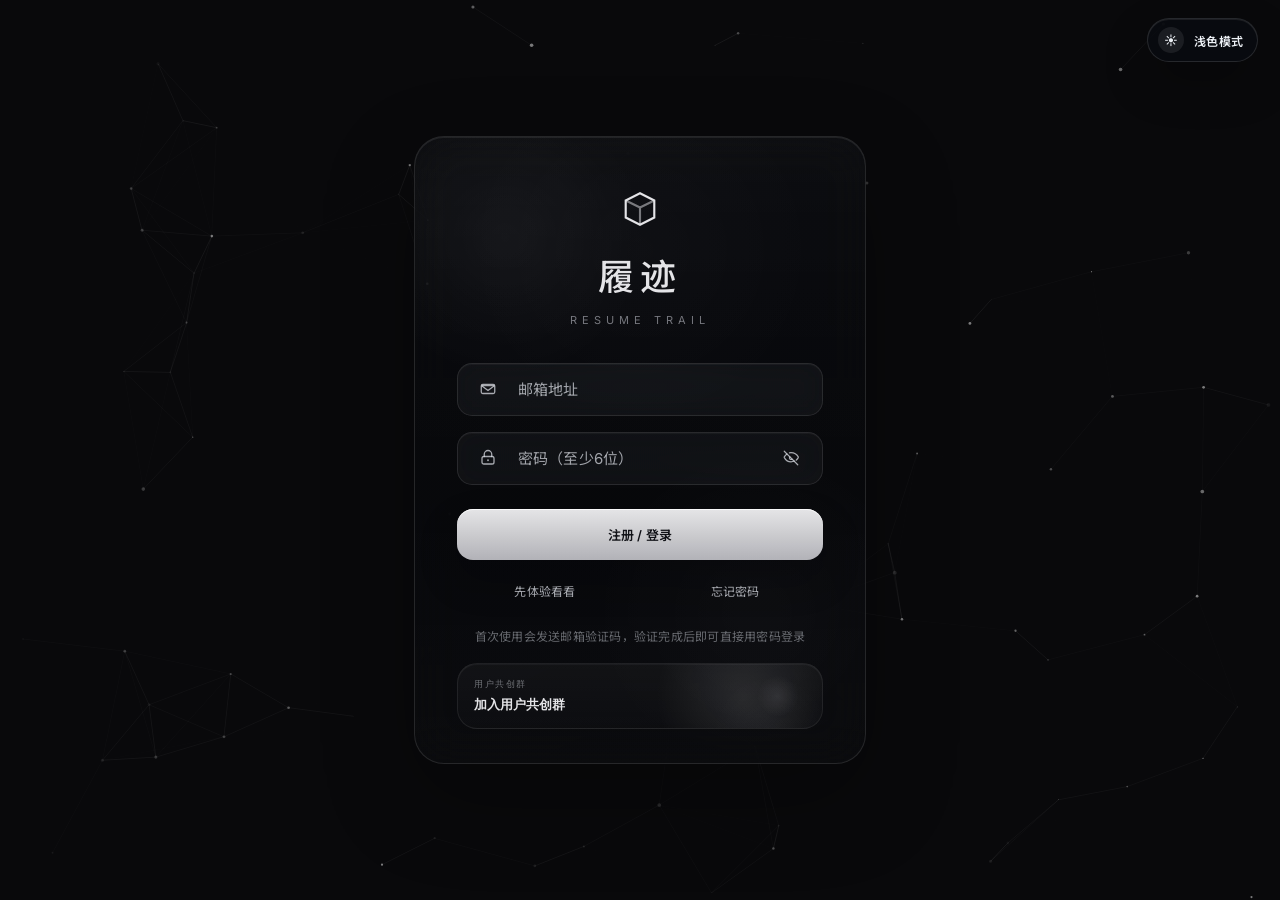
==== index.html @ 656fada6 "Fix motion jank and speed up jobs view" ====
<!DOCTYPE html>
<html lang="zh-CN">
<head>
    <meta charset="UTF-8">
    <meta name="viewport" content="width=device-width, initial-scale=1.0">
    <title>履迹 Resume Trail</title>
    <script>
        (function(){
            try{
                var stored=localStorage.getItem('rt_theme_mode');
                document.documentElement.dataset.theme=stored==='light'?'light':'dark';
            }catch(err){
                document.documentElement.dataset.theme='dark';
            }
        })();
    </script>
    <script>
        (function(){
            var isLocalPreview=location.protocol==='file:'||/^(localhost|127\.0\.0\.1)$/i.test(location.hostname);
            window.RT_PREPARE_CONFIG=Object.assign({
                mode:isLocalPreview?'server':'supabase_edge',
                functionName:'prepare-ai',
                apiBase:'http://127.0.0.1:8788',
                provider:'DeepSeek',
                model:'deepseek-v4-flash'
            },window.RT_PREPARE_CONFIG||{});
        })();
    </script>
    <link rel="icon" href="data:image/svg+xml,%3Csvg xmlns='http://www.w3.org/2000/svg' viewBox='0 0 64 64'%3E%3Crect width='64' height='64' rx='16' fill='%23090a0d'/%3E%3Cpath d='M32 8 52 19.5v25L32 56 12 44.5v-25L32 8Zm0 6.8L18 22.9v16.2l14 8.1 14-8.1V22.9l-14-8.1Zm0 7.2 7.8 4.5v9L32 40l-7.8-4.5v-9L32 22Z' fill='%23f4f1ea'/%3E%3C/svg%3E">
    <link rel="stylesheet" href="styles.css?v=20260616-smooth-motion-01">
    <link rel="preconnect" href="https://fonts.googleapis.com">
    <link href="https://fonts.googleapis.com/css2?family=Inter:wght@300;400;500;600;700&family=Noto+Sans+SC:wght@300;400;500;600;700&display=swap" rel="stylesheet">
</head>
<body>
    <canvas id="particles-canvas"></canvas>
    <button id="theme-toggle-login" class="theme-toggle theme-toggle-login" type="button" aria-label="切换浅色模式">
        <span class="theme-toggle-icon" aria-hidden="true">☀︎</span>
        <span class="theme-toggle-text">浅色模式</span>
    </button>

    <!-- 登录页 -->
    <div id="login-page" class="login-page">
        <div class="login-card">
            <div class="login-logo"><svg width="40" height="40" viewBox="0 0 28 28" fill="none"><path d="M4 8L14 3L24 8V20L14 25L4 20V8Z" stroke="currentColor" stroke-width="1.5"/><path d="M4 8L14 13M14 13L24 8M14 13V25" stroke="currentColor" stroke-width="1.5" opacity="0.5"/></svg><h1>履迹</h1><p>Resume Trail</p></div>
            <div class="login-form" id="login-form">
                <div id="login-step1">
                    <div class="form-group login-input-group">
                        <span class="login-input-icon" aria-hidden="true">
                            <svg width="18" height="18" viewBox="0 0 24 24" fill="none"><path d="M4 7.5h16M5 6h14a2 2 0 0 1 2 2v8a2 2 0 0 1-2 2H5a2 2 0 0 1-2-2V8a2 2 0 0 1 2-2Z" stroke="currentColor" stroke-width="1.7" stroke-linecap="round" stroke-linejoin="round"/><path d="m4 8 8 6 8-6" stroke="currentColor" stroke-width="1.7" stroke-linecap="round" stroke-linejoin="round"/></svg>
                        </span>
                        <input type="email" id="login-email" placeholder="邮箱地址">
                    </div>
                    <div class="form-group login-input-group">
                        <span class="login-input-icon" aria-hidden="true">
                            <svg width="18" height="18" viewBox="0 0 24 24" fill="none"><path d="M7 10V7a5 5 0 0 1 10 0v3" stroke="currentColor" stroke-width="1.7" stroke-linecap="round"/><rect x="4" y="10" width="16" height="10" rx="2.5" stroke="currentColor" stroke-width="1.7"/><circle cx="12" cy="15" r="1.2" fill="currentColor"/></svg>
                        </span>
                        <input type="password" id="login-password" placeholder="密码（至少6位）">
                        <button type="button" class="login-input-action" id="login-password-toggle" aria-label="显示或隐藏密码">
                            <svg width="18" height="18" viewBox="0 0 24 24" fill="none"><path d="M3 3l18 18" stroke="currentColor" stroke-width="1.6" stroke-linecap="round"/><path d="M10.58 10.58A2 2 0 0 0 13.42 13.42" stroke="currentColor" stroke-width="1.6" stroke-linecap="round"/><path d="M9.88 5.09A10.94 10.94 0 0 1 12 4.9c5.05 0 8.27 3.11 9.67 5.6a1.1 1.1 0 0 1 0 1c-.55.98-1.46 2.27-2.81 3.43" stroke="currentColor" stroke-width="1.6" stroke-linecap="round" stroke-linejoin="round"/><path d="M6.61 6.62C4.91 7.72 3.75 9.2 3.08 10.5a1.1 1.1 0 0 0 0 1c1.4 2.49 4.62 5.6 8.92 5.6 1.7 0 3.23-.39 4.58-1.02" stroke="currentColor" stroke-width="1.6" stroke-linecap="round" stroke-linejoin="round"/></svg>
                        </button>
                    </div>
                    <button class="btn-primary" id="login-submit">注册 / 登录</button>
                    <div class="login-aux-row">
                        <button class="btn-ghost login-aux-btn" id="login-guest">先体验看看</button>
                        <button class="btn-ghost login-aux-btn" id="login-forgot">忘记密码</button>
                    </div>
                </div>
                <div id="login-step2" style="display:none">
                    <p style="font-size:13px;color:var(--text-secondary);text-align:center;margin-bottom:12px">验证码已发送到 <span id="verify-email-display" style="color:var(--text-primary);font-weight:500"></span></p>
                    <div class="form-group login-input-group">
                        <span class="login-input-icon" aria-hidden="true">
                            <svg width="18" height="18" viewBox="0 0 24 24" fill="none"><path d="M12 3 4 7v5c0 5 3.4 8.6 8 9 4.6-.4 8-4 8-9V7l-8-4Z" stroke="currentColor" stroke-width="1.7" stroke-linejoin="round"/><path d="m9.5 12 1.7 1.7 3.8-3.8" stroke="currentColor" stroke-width="1.7" stroke-linecap="round" stroke-linejoin="round"/></svg>
                        </span>
                        <input type="text" id="verify-code" placeholder="请输入 6 位验证码" maxlength="8" class="login-code-input">
                    </div>
                    <button class="btn-primary" id="verify-submit">验证并进入</button>
                    <button class="btn-ghost login-secondary-btn" id="verify-resend">重新发送验证码</button>
                    <button class="btn-ghost login-secondary-btn" id="verify-back">返回修改邮箱或密码</button>
                </div>
                <div id="login-msg" style="margin-top:10px;font-size:12px;text-align:center;display:none;line-height:1.5"></div>
                <p id="login-hint" class="login-hint-text">首次使用会发送邮箱验证码，验证完成后即可直接用密码登录</p>
                <button class="community-entry-card" id="login-community-entry" type="button">
                    <span class="community-entry-light" aria-hidden="true"></span>
                    <div class="community-entry-copy">
                        <span class="community-entry-kicker">用户共创群</span>
                        <strong>加入用户共创群</strong>
                    </div>
                </button>
            </div>
        </div>
    </div>

    <div class="modal-overlay" id="forgot-modal-overlay">
        <div class="modal forgot-modal">
            <div class="modal-header forgot-modal-header">
                <div>
                    <h2>找回密码</h2>
                    <p>输入邮箱、验证码和新密码，验证后会直接登录。</p>
                </div>
                <button class="modal-close" id="forgot-modal-close">&times;</button>
            </div>
            <div class="modal-body forgot-modal-body">
                <div class="form-group">
                    <label>注册邮箱</label>
                    <input type="email" id="forgot-email" placeholder="请输入注册邮箱">
                </div>
                <div class="form-group forgot-code-row">
                    <div class="forgot-code-main">
                        <label>验证码</label>
                        <input type="text" id="forgot-code" placeholder="请输入 6 位验证码" maxlength="8">
                    </div>
                    <button class="btn-ghost forgot-send-btn" id="forgot-send-code" type="button">发送验证码</button>
                </div>
                <div class="form-group">
                    <label>新密码</label>
                    <input type="password" id="forgot-new-password" placeholder="至少 6 位">
                </div>
                <div class="form-group">
                    <label>确认新密码</label>
                    <input type="password" id="forgot-confirm-password" placeholder="再次输入新密码">
                </div>
                <div id="forgot-msg" class="forgot-msg" style="display:none"></div>
            </div>
            <div class="modal-footer forgot-modal-footer">
                <button class="btn-secondary" id="forgot-cancel">取消</button>
                <button class="btn-primary" id="forgot-confirm">验证并登录</button>
            </div>
        </div>
    </div>

    <div class="modal-overlay" id="register-choice-overlay">
        <div class="modal register-choice-modal">
            <div class="modal-header">
                <div>
                    <h2>该邮箱尚未注册</h2>
                    <p>我们还没有找到这个邮箱对应的账号。确认后会发送验证码，完成验证后即可创建账号并直接用当前密码登录。</p>
                </div>
                <button class="modal-close" id="register-choice-close">&times;</button>
            </div>
            <div class="modal-footer register-choice-footer">
                <button class="btn-secondary" id="register-choice-cancel">暂不注册</button>
                <button class="btn-primary" id="register-choice-confirm">继续注册</button>
            </div>
        </div>
    </div>

    <div class="modal-overlay" id="guest-migration-overlay">
        <div class="modal register-choice-modal guest-migration-modal">
            <div class="modal-header">
                <div>
                    <h2>是否继承刚才的体验数据？</h2>
                    <p>你刚才在体验模式里已经留下了一些投递、简历或准备记录。现在可以选择把它们合并进新账号，或者从一个干净账号开始。</p>
                </div>
                <button class="modal-close" id="guest-migration-close">&times;</button>
            </div>
            <div class="guest-migration-body">
                <div class="guest-migration-card">
                    <strong>继承并继续</strong>
                    <p>把刚才的体验数据同步到新账号，直接接着用，不会丢失这次体验里的内容。</p>
                </div>
                <div class="guest-migration-card">
                    <strong>暂不继承</strong>
                    <p>先从新账号开始。刚才的体验草稿会只留在这台设备上，不会进入当前账号。</p>
                </div>
            </div>
            <div class="modal-footer register-choice-footer">
                <button class="btn-secondary" id="guest-migration-skip">先不继承</button>
                <button class="btn-primary" id="guest-migration-confirm">继承并继续</button>
            </div>
        </div>
    </div>

    <div id="app" style="display:none">
        <nav id="sidebar">
            <div class="sidebar-logo" id="sidebar-brand" tabindex="0" aria-label="履迹 Resume Trail">
                <div class="logo-stage">
                    <div class="logo-backdrop"></div>
                    <div class="logo-icon">
                        <svg class="logo-cube" width="28" height="28" viewBox="0 0 28 28" fill="none">
                            <path class="logo-cube-outline" d="M4 8L14 3L24 8V20L14 25L4 20V8Z" stroke="currentColor" stroke-width="1.5"/>
                            <path class="logo-cube-inner" d="M4 8L14 13M14 13L24 8M14 13V25" stroke="currentColor" stroke-width="1.5" opacity="0.5"/>
                        </svg>
                    </div>
                    <span class="logo-glint"></span>
                </div>
                <div class="logo-wordmark">
                    <span class="logo-text">履迹</span>
                    <span class="logo-caption">Resume Trail</span>
                </div>
                <div class="logo-reveal" aria-hidden="true">
                    <strong>Resume Trail</strong>
                    <span>Quietly sharp job tracking</span>
                </div>
            </div>
            <div class="nav-items">
                <button class="nav-item active" data-view="table" title="投递"><svg width="20" height="20" viewBox="0 0 24 24" fill="none" stroke="currentColor" stroke-width="1.5"><path d="M3 6h18M3 12h18M3 18h18"/><path d="M9 3v18"/></svg><span>投递</span></button>
                <button class="nav-item nav-item-hidden" data-view="pipeline" title="投递看板" aria-hidden="true" tabindex="-1"><svg width="20" height="20" viewBox="0 0 24 24" fill="none" stroke="currentColor" stroke-width="1.5"><rect x="3" y="3" width="7" height="7" rx="1"/><rect x="14" y="3" width="7" height="7" rx="1"/><rect x="3" y="14" width="7" height="7" rx="1"/><rect x="14" y="14" width="7" height="7" rx="1"/></svg><span>看板</span></button>
                <button class="nav-item" data-view="resumes" title="简历文件舱"><svg width="20" height="20" viewBox="0 0 24 24" fill="none" stroke="currentColor" stroke-width="1.5"><path d="M14 2H6a2 2 0 00-2 2v16a2 2 0 002 2h12a2 2 0 002-2V8z"/><path d="M14 2v6h6M16 13H8M16 17H8M10 9H8"/></svg><span>简历</span></button>
                <button class="nav-item" data-view="jobs" title="职位发现"><svg width="20" height="20" viewBox="0 0 24 24" fill="none" stroke="currentColor" stroke-width="1.5"><path d="M8 7V5a3 3 0 0 1 3-3h2a3 3 0 0 1 3 3v2"/><rect x="3" y="7" width="18" height="15" rx="2"/><path d="M3 13h18M10 13v2h4v-2"/></svg><span>职位</span></button>
                <button class="nav-item" data-view="prepare" title="面试准备"><svg width="20" height="20" viewBox="0 0 24 24" fill="none" stroke="currentColor" stroke-width="1.5"><path d="M12 3 4 7.5V16.5L12 21 20 16.5V7.5L12 3Z"/><path d="M8.5 12 10.8 14.3 15.8 9.3" stroke-linecap="round" stroke-linejoin="round"/></svg><span>准备</span></button>
                <button class="nav-item" data-view="reflections" title="复盘记录"><svg width="20" height="20" viewBox="0 0 24 24" fill="none" stroke="currentColor" stroke-width="1.5"><path d="M12 2a3 3 0 00-3 3v7a3 3 0 006 0V5a3 3 0 00-3-3z"/><path d="M19 10v2a7 7 0 01-14 0v-2M12 19v3M8 22h8"/></svg><span>复盘</span></button>
                <button class="nav-item" data-view="calendar" title="日历"><svg width="20" height="20" viewBox="0 0 24 24" fill="none" stroke="currentColor" stroke-width="1.5"><rect x="3" y="4" width="18" height="18" rx="2"/><path d="M16 2v4M8 2v4M3 10h18"/></svg><span>日历</span></button>
                <button class="nav-item" data-view="analytics" title="数据大屏"><svg width="20" height="20" viewBox="0 0 24 24" fill="none" stroke="currentColor" stroke-width="1.5"><path d="M18 20V10M12 20V4M6 20v-6"/></svg><span>数据</span></button>
            </div>
            <div class="sidebar-bottom">
                <button class="nav-item" id="profile-btn" title="我的"><div id="sidebar-avatar" style="width:24px;height:24px;border-radius:50%;background:var(--bg-tertiary);border:1px solid var(--border);display:flex;align-items:center;justify-content:center;font-size:12px;color:var(--text-muted);overflow:hidden">👤</div><span>我</span></button>
                <button class="nav-item nav-item-hidden" id="settings-btn" title="设置" aria-hidden="true" tabindex="-1"><svg width="20" height="20" viewBox="0 0 24 24" fill="none" stroke="currentColor" stroke-width="1.5"><circle cx="12" cy="12" r="3"/><path d="M12 1v2M12 21v2M4.22 4.22l1.42 1.42M18.36 18.36l1.42 1.42M1 12h2M21 12h2M4.22 19.78l1.42-1.42M18.36 5.64l1.42-1.42"/></svg><span>设置</span></button>
            </div>
        </nav>
        <main id="main-content">
            <header id="top-bar">
                <div class="top-bar-left">
                    <h1 id="view-title">投递</h1>
                    <span id="view-subtitle" class="subtitle"></span>
                    <div id="view-mode-switcher" class="view-mode-switcher" aria-label="投递视图切换"></div>
                </div>
                <div class="top-bar-right">
                    <button class="topbar-community-entry" id="app-community-entry" type="button" title="加入用户共创群">
                        <span class="topbar-community-dot" aria-hidden="true"></span>
                        <span class="topbar-community-copy">
                            <strong>用户共创群</strong>
                        </span>
                    </button>
                    <button id="theme-toggle-app" class="theme-toggle theme-toggle-app" type="button" aria-label="切换浅色模式">
                        <span class="theme-toggle-icon" aria-hidden="true">☀︎</span>
                        <span class="theme-toggle-text">浅色模式</span>
                    </button>
                    <button id="add-application-btn" class="btn-primary"><svg width="16" height="16" viewBox="0 0 24 24" fill="none" stroke="currentColor" stroke-width="2"><path d="M12 5v14M5 12h14"/></svg>新建投递</button>
                </div>
            </header>
            <div id="view-pipeline" class="view">
                <div class="kanban-filters">
                    <select id="filter-category" class="filter-select"><option value="">全部类别</option></select>
                    <div style="flex:1"></div>
                    <select id="kanban-sort" class="filter-select"><option value="">默认排序</option><option value="preference">按偏好度</option><option value="waiting">按等待天数</option><option value="applied_days">按已投递天数</option></select>
                    <button class="btn-ghost btn-sm" id="kanban-sort-direction" title="切换排序方向" aria-label="排序方向：从大到小">↓</button>
                </div>
                <div class="kanban-board" id="kanban-board"></div>
            </div>
            <div id="view-table" class="view active">
                <div class="table-toolbar">
                    <select id="table-group-by" class="filter-select"><option value="">不分组</option><option value="position_category">按类别</option><option value="status">按状态</option><option value="source_channel">按渠道</option></select>
                    <div style="flex:1"></div>
                    <button class="btn-ghost btn-sm" id="table-edit-mode-btn">快捷编辑</button>
                </div>
                <div id="table-quick-edit-panel" class="table-quick-edit-panel">
                    <div class="table-quick-edit-actions">
                        <button class="btn-secondary btn-sm" id="table-quick-add-row">+ 新增一行</button>
                        <div class="table-quick-add-col">
                            <input type="text" id="table-quick-col-name" placeholder="新列名称">
                            <button class="btn-secondary btn-sm" id="table-quick-add-col-btn">+ 新增列</button>
                        </div>
                        <button class="btn-danger btn-sm" id="table-quick-del-rows">删除选中行</button>
                    </div>
                    <div class="table-quick-edit-hint">开启后可直接点击单元格修改内容，自定义列支持在表头一键删除。</div>
                </div>
                <div class="table-container"><table id="applications-table"><thead><tr id="table-header"></tr></thead><tbody id="table-body"></tbody></table><div id="table-add-row" style="padding:8px 0;text-align:center;border-top:1px dashed var(--border);margin-top:4px;cursor:pointer;color:var(--text-muted);font-size:12px;transition:all .2s;border-radius:0 0 8px 8px" onmouseover="this.style.color='var(--text-secondary)';this.style.background='var(--accent-dim)'" onmouseout="this.style.color='var(--text-muted)';this.style.background='transparent'">+ 新增一行</div></div>
            </div>
            <div id="view-resumes" class="view">
                <div class="resumes-header">
                    <div class="resumes-header-main">
                        <div class="resumes-lead">
                            <div class="resumes-kicker">版本管理</div>
                            <div class="resumes-subtitle">为不同求职方向维护清晰的版本标签、备注与适用岗位，便于后续检索、复用与投递复盘。</div>
                        </div>
                    </div>
                    <div class="resumes-toolbar">
                        <div class="resumes-toolbar-left">
                            <div class="resumes-stats" id="resumes-stats"></div>
                            <button id="upload-resume-btn" class="btn-primary"><svg width="16" height="16" viewBox="0 0 24 24" fill="none" stroke="currentColor" stroke-width="2"><path d="M21 15v4a2 2 0 01-2 2H5a2 2 0 01-2-2v-4M17 8l-5-5-5 5M12 3v12"/></svg>上传简历</button>
                        </div>
                        <label class="resumes-search">
                            <svg width="14" height="14" viewBox="0 0 24 24" fill="none" stroke="currentColor" stroke-width="2"><circle cx="11" cy="11" r="7"/><path d="M20 20l-3.5-3.5"/></svg>
                            <input type="search" id="resume-search" placeholder="搜索名称、标签或备注">
                        </label>
                    </div>
                </div>
                <div class="resumes-grid" id="resumes-grid"></div>
            </div>
            <div id="view-prepare" class="view">
                <div id="prepare-root" class="prepare-root"></div>
            </div>
            <div id="view-jobs" class="view">
                <div id="jobs-root" class="jobs-root"></div>
            </div>
            <div id="view-reflections" class="view">
                <div class="reflections-header"><button id="new-reflection-btn" class="btn-primary"><svg width="16" height="16" viewBox="0 0 24 24" fill="none" stroke="currentColor" stroke-width="2"><path d="M12 5v14M5 12h14"/></svg>新建复盘</button></div>
                <div class="reflections-list" id="reflections-list"></div>
            </div>
            <!-- 日历视图 -->
            <div id="view-calendar" class="view">
                <div class="calendar-toolbar">
                    <button class="btn-ghost btn-sm" id="cal-prev">◀</button>
                    <span id="cal-title" style="font-size:15px;font-weight:600;min-width:140px;text-align:center"></span>
                    <button class="btn-ghost btn-sm" id="cal-next">▶</button>
                    <div style="flex:1"></div>
                    <button class="btn-ghost btn-sm cal-view-btn active" data-calview="month">月</button>
                    <button class="btn-ghost btn-sm cal-view-btn" data-calview="week">周</button>
                </div>
                <div id="calendar-grid" class="calendar-grid"></div>
                <div id="cal-upcoming" style="padding:16px 24px"><h3 style="font-size:13px;color:var(--text-tertiary);margin-bottom:10px">即将到来</h3><div id="cal-upcoming-list"></div></div>
            </div>
            <!-- 数据大屏 -->
            <div id="view-analytics" class="view">
                <div class="analytics-grid">
                    <div class="stat-cards" id="stat-cards"></div>
                    <div class="chart-card" style="padding:14px 18px" id="goal-card"><h3 style="font-size:12px;font-weight:600;color:var(--text-tertiary);margin-bottom:8px">本周投递目标</h3><div id="goal-body"></div></div>
                    <div class="chart-row"><div class="chart-card"><div class="chart-card-head"><h3>投递趋势</h3><div class="chart-segmented" id="trend-granularity"><button type="button" class="chart-segment is-active" data-granularity="day">按天</button><button type="button" class="chart-segment" data-granularity="week">按周</button><button type="button" class="chart-segment" data-granularity="month">按月</button></div></div><div class="chart-body" id="trend-chart"></div></div><div class="chart-card chart-card-stack"><h3>Offer 转化漏斗</h3><div class="chart-body" id="funnel-chart"></div></div></div>
                    <div class="chart-row"><div class="chart-card"><h3>岗位类别转化率</h3><div class="chart-body" id="category-chart"></div></div><div class="chart-card"><h3>城市分布</h3><div class="chart-body" id="city-chart"></div></div></div>
                    <div class="chart-row chart-row-insight"><div class="chart-card"><h3>渠道表现</h3><div class="chart-body" id="source-chart"></div></div><div class="chart-card chart-card-insight"><h3>数据解读</h3><div class="chart-body" id="insight-content"></div></div></div>
                </div>
            </div>
        </main>
    </div>

    <!-- 新建投递弹窗 -->
    <div class="modal-overlay" id="modal-overlay">
        <div class="modal" id="application-modal">
            <div class="modal-header"><h2 id="modal-title">新建投递</h2><button class="modal-close" id="modal-close">&times;</button></div>
            <div class="modal-body">
                <div class="form-group"><label>公司名称 <span class="required">*</span></label><input type="text" id="form-company" placeholder="输入公司名称..." autocomplete="off"><div class="autocomplete-list" id="company-autocomplete"></div></div>
                <div class="form-row"><div class="form-group"><label>岗位名称 <span class="required">*</span></label><input type="text" id="form-position" placeholder="如：产品经理"></div><div class="form-group"><label>岗位类别 <span class="required">*</span></label><select id="form-category"><option value="">选择类别</option></select><div style="margin-top:4px"><button class="btn-ghost btn-sm" id="add-category-inline" type="button">+ 新类别</button></div></div></div>
                <div class="form-row"><div class="form-group"><label>当前状态</label><select id="form-status"><option value="WATCHING">观望中</option><option value="APPLIED" selected>已投递</option><option value="OA_TEST">笔试/OA</option><option value="ROUND_1">一面</option><option value="ROUND_2">二面</option><option value="ROUND_3">三面</option><option value="ROUND_4">四面</option><option value="OFFER">Offer</option><option value="REJECTED">流程终止</option></select></div><div class="form-group"><label>当前状态日期</label><input type="date" id="form-status-date"></div></div>
                <div class="form-group"><label>投递日期</label><input type="date" id="form-date"></div>
                <div class="form-row"><div class="form-group"><label>Base 地</label><input type="text" id="form-base" placeholder="如：上海 / London"></div><div class="form-group"><label>绑定简历</label><select id="form-resume"><option value="">不绑定</option></select></div></div>
                <div class="form-row"><div class="form-group"><label>偏好度</label><select id="form-preference"><option value="1">⭐ 保底</option><option value="2">⭐⭐ 一般</option><option value="3" selected>⭐⭐⭐ 心仪</option><option value="4">⭐⭐⭐⭐ 梦想</option></select></div></div>
                <div class="form-row"><div class="form-group"><label>投递渠道</label><input type="text" id="form-channel" list="channel-options" placeholder="如：官网"></div><div class="form-group"><label>渠道链接</label><input type="url" id="form-channel-link" placeholder="https://..."></div></div>
                <datalist id="channel-options"><option value="官网"></option><option value="Boss直聘"></option><option value="内推"></option><option value="猎头"></option><option value="LinkedIn"></option><option value="牛客"></option><option value="其他"></option></datalist>
                <div class="form-row"><div class="form-group"><label>薪资预期</label><input type="text" id="form-salary" placeholder="如：15K/月"></div><div class="form-group"><label>JD 链接</label><div class="jd-url-action-row"><input type="url" id="form-jd-url" placeholder="https://..."><button type="button" class="btn-secondary btn-sm" id="form-read-jd-url">读取JD</button></div></div></div>
                <div class="form-group"><label>JD 文本</label><textarea id="form-jd-text" rows="5" placeholder="粘贴岗位 JD 原文，后续面试准备将优先使用这里的内容。"></textarea></div>
                <div class="form-group"><label>下一步行动</label><input type="text" id="form-next-action" placeholder="如：准备行为面试题"></div>
                <div class="form-group"><label>下一步 DDL</label><input type="datetime-local" id="form-deadline"></div>
                <div class="form-group"><label>JD 截图 <span style="font-weight:normal;color:var(--text-muted)">Ctrl+V 粘贴</span></label><div class="jd-paste-zone" id="jd-paste-zone" tabindex="0"><span class="jd-paste-hint" id="jd-paste-hint">点击后粘贴截图或拖拽图片</span></div></div>
                <div class="form-group"><label>备注</label><textarea id="form-notes" rows="3" placeholder="其他备注..."></textarea></div>
                <div id="custom-fields-area"></div>
            </div>
            <div class="modal-footer"><button class="btn-secondary" id="modal-cancel">取消</button><button class="btn-primary" id="modal-save">保存</button><button class="btn-ghost" id="modal-save-continue">保存并继续</button></div>
        </div>
    </div>

    <!-- 归因弹窗 -->
    <div class="modal-overlay" id="rejection-modal-overlay">
        <div class="modal modal-sm">
            <div class="modal-header"><h2>标记流程终止</h2><button class="modal-close" id="rejection-modal-close">&times;</button></div>
            <div class="modal-body"><p class="modal-desc">请选择流程终止节点：</p><div class="rejection-options" id="rejection-options"><label class="radio-card"><input type="radio" name="rejection" value="RESUME_SCREEN"><span>📄 简历筛选阶段</span></label><label class="radio-card"><input type="radio" name="rejection" value="OA_FAIL"><span>📝 笔试阶段</span></label><label class="radio-card"><input type="radio" name="rejection" value="ROUND1_BIZ"><span>💼 一面阶段</span></label><label class="radio-card"><input type="radio" name="rejection" value="GROUP_INTERVIEW"><span>👥 群面阶段</span></label><label class="radio-card"><input type="radio" name="rejection" value="FINAL_FAIL"><span>🎯 终面阶段</span></label><label class="radio-card"><input type="radio" name="rejection" value="HR_FAIL"><span>🤝 HR 面阶段</span></label><label class="radio-card"><input type="radio" name="rejection" value="OTHER"><span>❓ 其他原因</span></label></div></div>
            <div class="modal-footer"><button class="btn-primary" id="rejection-confirm">确认</button></div>
        </div>
    </div>

    <!-- 详情侧边栏 -->
    <div class="drawer-overlay" id="drawer-overlay">
        <div class="drawer" id="detail-drawer">
            <div class="drawer-header"><div class="drawer-title-area"><div class="drawer-company-logo" id="drawer-logo"></div><div><h2 id="drawer-company"></h2><p id="drawer-position"></p></div></div><button class="drawer-close" id="drawer-close">&times;</button></div>
            <div class="drawer-status-bar"><div class="status-badge" id="drawer-status"></div><div class="drawer-meta" id="drawer-meta"></div></div>
            <div class="drawer-tabs"><button class="drawer-tab active" data-tab="info">详情</button><button class="drawer-tab" data-tab="timeline">时间线</button><button class="drawer-tab" data-tab="reflections">复盘</button></div>
            <div class="drawer-content"><div class="drawer-tab-content active" id="tab-info"></div><div class="drawer-tab-content" id="tab-timeline"></div><div class="drawer-tab-content" id="tab-reflections"></div></div>
            <div class="drawer-actions" id="drawer-actions"><button class="btn-secondary" id="drawer-edit">编辑</button><button class="btn-danger" id="drawer-delete">删除</button></div>
        </div>
    </div>

    <!-- 复盘弹窗 -->
    <div class="modal-overlay" id="reflection-modal-overlay">
        <div class="modal modal-lg">
            <div class="modal-header"><h2 id="reflection-modal-title">新建复盘</h2><button class="modal-close" id="reflection-modal-close">&times;</button></div>
            <div class="modal-body">
                <div class="form-row"><div class="form-group"><label>关联投递 <span class="required">*</span></label><select id="reflection-application"></select></div><div class="form-group"><label>面试轮次 <span class="required">*</span></label><select id="reflection-round"><option value="OA_TEST">笔试/OA</option><option value="ROUND_1">一面</option><option value="ROUND_2">二面</option><option value="ROUND_3">三面</option><option value="ROUND_4">四面</option><option value="GROUP">群面</option><option value="HR">HR面</option><option value="MOCK_INTERVIEW">模拟面试</option></select></div></div>
                <div class="form-group"><label>面试问题</label><textarea id="reflection-question-content" rows="3" placeholder="面试官问了什么？"></textarea></div>
                <div class="form-group"><label>你的回答</label><div class="input-mode-toggle"><button class="mode-btn active" data-mode="text">📝 文本</button><button class="mode-btn" data-mode="voice">🎙️ 语音</button></div><textarea id="reflection-answer-content" rows="6" placeholder="你当时怎么回答的？"></textarea><div id="voice-recorder" style="display:none"><button class="record-btn" id="record-btn"><span class="record-icon"></span><span id="record-label">点击开始转写</span></button><div id="record-timer" class="record-timer">00:00</div><div id="voice-result" class="voice-result" style="display:none"></div></div></div>
                <div class="form-group"><label>复盘记录</label><textarea id="reflection-review-content" rows="5" placeholder="这轮里哪些地方做得好，哪些地方需要改？"></textarea><div id="reflection-template" class="reflection-template"></div><div id="reflection-ai-organizer" class="reflection-ai-organizer"></div></div>
                <div class="form-group"><label>失分点 <span style="font-weight:normal;color:var(--text-muted)">可自定义</span></label><div class="tag-selector" id="pain-points-selector"></div><div class="add-tag-row"><input type="text" id="new-pain-point-input" placeholder="自定义失分点..." class="add-tag-input"><button class="btn-ghost btn-sm" id="add-pain-point-btn">+ 添加</button></div></div>
                <div class="form-group"><label>自评</label><div class="star-rating" id="self-rating"><span class="star" data-val="1">★</span><span class="star" data-val="2">★</span><span class="star" data-val="3">★</span><span class="star" data-val="4">★</span><span class="star" data-val="5">★</span></div></div>
            </div>
            <div class="modal-footer"><button class="btn-secondary" id="reflection-cancel">取消</button><button class="btn-primary" id="reflection-save">保存</button></div>
        </div>
    </div>

    <!-- 简历上传弹窗 -->
    <div class="modal-overlay" id="resume-modal-overlay">
        <div class="modal modal-sm">
            <div class="modal-header"><h2 id="resume-modal-title">上传简历</h2><button class="modal-close" id="resume-modal-close">&times;</button></div>
            <div class="modal-body">
                <div class="upload-zone" id="upload-zone"><svg width="48" height="48" viewBox="0 0 24 24" fill="none" stroke="currentColor" stroke-width="1"><path d="M21 15v4a2 2 0 01-2 2H5a2 2 0 01-2-2v-4M17 8l-5-5-5 5M12 3v12"/></svg><p>拖拽或点击选择</p><span class="upload-hint">PDF/DOCX ≤ 10MB</span><input type="file" id="resume-file-input" accept=".pdf,.docx" style="display:none"></div>
                <div class="form-group" style="margin-top:16px"><label>简历名称</label><input type="text" id="resume-name" placeholder="如：产品经理_v2"></div>
                <div class="form-group"><label>标签</label><input type="text" id="resume-tags" placeholder="逗号分隔，如：中文,产品方向"></div>
                <div class="form-group"><label>备注</label><textarea id="resume-notes" rows="4" placeholder="这版简历适合哪些岗位、突出哪些经历、投递时要注意什么"></textarea></div>
            </div>
            <div class="modal-footer"><button class="btn-secondary" id="resume-cancel">取消</button><button class="btn-primary" id="resume-save">保存简历</button></div>
        </div>
    </div>

    <!-- JD图片预览弹窗 -->
    <div class="modal-overlay" id="jd-preview-overlay">
        <div class="modal" style="width:auto;max-width:90vw"><div class="modal-header"><h2>JD 截图</h2><button class="modal-close" id="jd-preview-close">&times;</button></div><div class="modal-body" style="text-align:center"><img id="jd-preview-img" style="max-width:100%;max-height:70vh;border-radius:8px"></div></div>
    </div>

    <!-- 编辑行列弹窗 -->
    <div class="modal-overlay" id="columns-modal-overlay">
        <div class="modal modal-lg">
            <div class="modal-header"><h2>编辑行列</h2><button class="modal-close" id="columns-modal-close">&times;</button></div>
            <div class="modal-body">
                <div style="margin-bottom:16px"><div style="font-size:13px;font-weight:500;color:var(--text-primary);margin-bottom:8px">列管理</div><div id="columns-list" class="columns-checklist"></div><div class="add-tag-row" style="margin-top:8px"><input type="text" id="new-col-name" placeholder="新列名称..." class="add-tag-input"><button class="btn-ghost btn-sm" id="add-col-btn">+ 添加自定义列</button></div></div>
                <div style="border-top:1px solid var(--border-light);padding-top:14px"><div style="font-size:13px;font-weight:500;color:var(--text-primary);margin-bottom:8px">行管理</div><div style="display:flex;gap:8px;align-items:center;margin-bottom:10px"><button class="btn-primary btn-sm" id="rows-add-btn">+ 新建投递</button><button class="btn-danger btn-sm" id="rows-batch-del-btn">🗑 批量删除</button><span id="rows-selected-count" style="font-size:11px;color:var(--text-muted)"></span></div><div id="rows-batch-list" style="max-height:200px;overflow-y:auto"></div></div>
            </div>
            <div class="modal-footer"><button class="btn-primary" id="columns-done">完成</button></div>
        </div>
    </div>

    <!-- 用户资料弹窗 -->
    <div class="modal-overlay" id="profile-modal-overlay">
        <div class="modal modal-profile">
            <div class="modal-header account-modal-header"><div><h2>我的资料</h2><p id="profile-modal-subtitle">邮箱登录 · 设置即时同步到云端</p></div><button class="modal-close" id="profile-modal-close">&times;</button></div>
            <div class="modal-body account-modal-body">
                <section class="account-hero">
                    <div class="account-avatar-wrap">
                        <div id="profile-avatar-display" class="account-avatar" title="当前账号头像占位">👤</div>
                        <button class="account-avatar-btn" id="profile-avatar-change" type="button">更换头像</button>
                        <input type="file" id="profile-avatar-input" accept="image/*" style="display:none">
                    </div>
                    <div class="account-hero-meta">
                        <div id="profile-nickname-display" class="account-hero-name">用户</div>
                        <div id="profile-login-method" class="account-hero-email"></div>
                        <div id="profile-auth-chip" class="account-auth-chip">邮箱密码登录</div>
                        <div id="profile-membership-chip" class="account-auth-chip account-auth-chip-membership">试用中</div>
                    </div>
                </section>

                <section class="account-section">
                    <div class="account-entitlement-banner" id="profile-entitlement-banner">
                        <div class="account-entitlement-copy">
                            <strong id="profile-entitlement-title">准备权益载入中…</strong>
                            <p id="profile-entitlement-desc">正在同步你的履迹账号权益与准备次数。</p>
                        </div>
                        <div class="account-entitlement-actions">
                            <button class="btn-secondary" id="profile-register-upgrade" type="button">先注册账号</button>
                            <button class="btn-primary" id="profile-upgrade-btn" type="button">开通会员</button>
                        </div>
                    </div>
                </section>

                <section class="account-section">
                    <div class="account-section-head">
                        <div class="account-section-title">账户资料</div>
                        <div id="profile-sync-desc" class="account-section-desc">昵称、偏好和标签都会跟随账号一起同步。</div>
                    </div>
                    <div class="account-grid">
                        <div class="account-input-card account-field">
                            <span class="account-input-label">昵称</span>
                            <input type="text" id="profile-nickname" placeholder="设置昵称">
                        </div>
                        <div class="account-readonly-field">
                            <span class="account-readonly-label">登录邮箱</span>
                            <strong id="profile-email-display">-</strong>
                        </div>
                        <div class="account-readonly-field">
                            <span class="account-readonly-label">履迹账号 ID</span>
                            <div class="account-inline-id">
                                <strong id="profile-account-id-display">-</strong>
                                <button type="button" class="account-copy-btn" id="profile-account-id-copy">复制</button>
                            </div>
                        </div>
                        <div class="account-readonly-field">
                            <span class="account-readonly-label">准备权益</span>
                            <strong id="profile-membership-detail">试用权益载入中…</strong>
                        </div>
                    </div>
                </section>

                <section class="account-section">
                    <div class="account-section-head">
                        <div class="account-section-title">偏好与节奏</div>
                        <div class="account-section-desc">你在这里调整分析口径和求职节奏。</div>
                    </div>
                    <div class="account-inline-settings">
                        <label class="account-inline-setting">
                            <span class="account-inline-label">每周投递目标</span>
                            <span class="account-inline-help">用于数据看板的节奏追踪</span>
                            <input type="number" id="settings-weekly-goal" value="10" min="1" max="100">
                        </label>
                    </div>
                </section>

                <section class="account-section">
                    <div class="account-section-head">
                        <div class="account-section-title">分类与标签</div>
                        <div class="account-section-desc">这些会直接影响录入效率和复盘颗粒度。</div>
                    </div>
                    <div class="form-group account-field">
                        <label class="account-label-lg">岗位类别</label>
                        <div id="settings-categories" class="settings-tag-list"></div>
                        <div class="add-tag-row">
                            <input type="text" id="settings-new-cat" placeholder="输入新类别..." class="add-tag-input">
                            <button class="btn-ghost btn-sm" id="settings-add-cat">+ 添加</button>
                        </div>
                    </div>
                    <div class="form-group account-field" style="margin-bottom:0">
                        <label class="account-label-lg">失分点标签</label>
                        <div id="settings-painpoints" class="settings-tag-list"></div>
                        <div class="add-tag-row">
                            <input type="text" id="settings-new-pp" placeholder="输入新失分点..." class="add-tag-input">
                            <button class="btn-ghost btn-sm" id="settings-add-pp">+ 添加</button>
                        </div>
                    </div>
                </section>

                <section class="account-section account-section-danger">
                    <div class="account-section-head">
                        <div class="account-section-title">数据管理</div>
                        <div class="account-section-desc">导出会保留当前视图数据，清空会彻底回到账号初始态。</div>
                    </div>
                    <div class="account-data-actions">
                        <button class="btn-secondary" id="settings-export">导出 Excel</button>
                        <button class="account-clear-btn" id="settings-clear">清除所有数据</button>
                    </div>
                    <div id="clear-confirm-area" class="account-clear-confirm" style="display:none">
                        <p>请输入「确定清除数据」以确认：</p>
                        <input type="text" id="clear-confirm-input" placeholder="确定清除数据">
                        <button class="account-clear-confirm-btn" id="clear-confirm-btn">确认清除</button>
                    </div>
                </section>
            </div>
            <div class="modal-footer profile-modal-footer">
                <div class="profile-footer-note"><span class="profile-footer-dot"></span><span id="profile-footer-note-text">业务数据自动保存到云端</span></div>
                <div class="profile-footer-actions">
                    <button class="profile-logout-btn" id="profile-logout">退出登录</button>
                    <button class="profile-save-btn" id="profile-save">保存资料</button>
                </div>
            </div>
        </div>
    </div>

    <div class="modal-overlay" id="avatar-crop-overlay">
        <div class="modal modal-sm">
            <div class="modal-header"><h2>裁切头像</h2><button class="modal-close" id="avatar-crop-close">&times;</button></div>
            <div class="modal-body">
                <div class="avatar-crop-stage" id="avatar-crop-stage">
                    <img id="avatar-crop-image" class="avatar-crop-image" alt="avatar crop preview">
                    <div class="avatar-crop-mask"></div>
                </div>
                <div class="avatar-crop-slider-row">
                    <span>缩放</span>
                    <input type="range" id="avatar-crop-zoom" min="100" max="220" value="100">
                </div>
            </div>
            <div class="modal-footer"><button class="btn-secondary" id="avatar-crop-cancel">取消</button><button class="btn-primary" id="avatar-crop-confirm">使用这张头像</button></div>
        </div>
    </div>

    <div class="modal-overlay" id="community-modal-overlay">
        <div class="modal modal-sm community-modal">
            <div class="modal-header">
                <div>
                    <h2>加入用户共创群</h2>
                    <p>欢迎在群里提改进建议、反馈使用感受，也可以看看大家怎么一起把产品越磨越好。</p>
                </div>
                <button class="modal-close" id="community-modal-close">&times;</button>
            </div>
            <div class="modal-body community-modal-body">
                <div class="community-modal-stage" aria-hidden="true">
                    <span></span><span></span><span></span>
                </div>
            <div class="community-modal-qr-wrap">
              <span class="community-scan-line" aria-hidden="true"></span>
              <img src="assets/user-cocreation-group-qr.jpg" alt="用户共创群二维码" class="community-modal-qr" data-runtime-qr="modal">
            </div>
                <div class="community-modal-caption">微信扫码加入用户共创群。需求、问题、想法，都可以直接放进群里。</div>
            </div>
        </div>
    </div>

    <div id="toast-container"></div>
    <div class="modal-overlay" id="prepare-upgrade-overlay">
        <div class="modal modal-sm prepare-upgrade-modal">
            <div class="modal-header">
                <div>
                    <h2 id="prepare-upgrade-title">准备次数还可用</h2>
                    <p id="prepare-upgrade-desc">当前可用 0/1 次。注册后共 2 次。</p>
                </div>
                <button class="modal-close" id="prepare-upgrade-close">&times;</button>
            </div>
            <div class="modal-body">
                <div class="prepare-upgrade-meta" id="prepare-upgrade-meta"></div>
                <div class="prepare-upgrade-guest-hint" id="prepare-upgrade-guest-hint"></div>
                <div class="prepare-upgrade-payment-note" id="prepare-upgrade-payment-note"></div>
                <div class="prepare-upgrade-plans" id="prepare-upgrade-plans"></div>
            </div>
            <div class="modal-footer">
                <button class="btn-secondary" id="prepare-upgrade-dismiss">稍后再说</button>
                <button class="btn-primary" id="prepare-upgrade-register">先注册再开通</button>
            </div>
        </div>
    </div>
    <script>
        window.RT_ANALYTICS_CONFIG=Object.assign({
            provider:'posthog',
            apiKey:'phc_thzmNVy5TyufBucV5y3HQ3N2MPPN54aVokiY9q3qiqKG',
            apiHost:'https://us.i.posthog.com',
            personProfiles:'identified_only',
            autocapture:true,
            capturePageview:true,
            capturePageleave:true,
            debug:false
        },window.RT_ANALYTICS_CONFIG||{});
        (function(){
            var isLocalPreview=location.protocol==='file:'||/^(localhost|127\.0\.0\.1)$/i.test(location.hostname);
            window.RT_PREPARE_CONFIG=Object.assign({
                mode:isLocalPreview?'server':'supabase_edge',
                functionName:'prepare-ai',
                apiBase:'http://127.0.0.1:8788',
                provider:'DeepSeek',
                model:'deepseek-v4-flash'
            },window.RT_PREPARE_CONFIG||{});
        })();
    </script>
    <script src=".prepare-runtime.local.js"></script>
    <script src=".billing-runtime.local.js?v=20260525-stripe-setup-01"></script>
    <script src="rt-runtime-settings.js?v=20260613-runtime-storage-03"></script>
    <script src="analytics.js"></script>
    <script src="particles.js"></script>
  <script src="assets/job-board-cache.js?v=20260615-shixiseng-title-detail-02"></script>
    <script src="app.js?v=20260616-smooth-motion-01"></script>
    <script src="supabase.js?v=20260616-account-log-queue-01"></script>
    <script src="features.js?v=20260605-mobile-layout-01"></script>
    <script src="goal.js"></script>
    <script src="auth.js?v=20260602-account-scope-01"></script>
</body>
</html>
---- styles.css ----
:root{--bg-primary:#09090b;--bg-secondary:#0f0f12;--bg-tertiary:#18181b;--bg-card:#131316;--bg-hover:#1c1c20;--border:#27272a;--border-light:#1e1e22;--text-primary:#e4e4e7;--text-secondary:#a1a1aa;--text-tertiary:#52525b;--text-muted:#3f3f46;--accent-dim:rgba(255,255,255,.06);--green:#4ade80;--green-dim:rgba(74,222,128,.1);--orange:#fb923c;--orange-dim:rgba(251,146,60,.1);--red:#f87171;--red-dim:rgba(248,113,113,.1);--blue:#60a5fa;--blue-dim:rgba(96,165,250,.1);--purple:#a78bfa;--purple-dim:rgba(167,139,250,.1);--yellow:#fbbf24;--yellow-dim:rgba(251,191,36,.1);--radius-sm:8px;--radius-md:12px;--radius-lg:16px;--shadow:0 2px 8px rgba(0,0,0,.3);--shadow-lg:0 12px 40px rgba(0,0,0,.5);--ease:cubic-bezier(.22,1,.36,1);--ease-soft:cubic-bezier(.16,1,.3,1);--ease-spring:cubic-bezier(.2,1.15,.32,1);--motion-micro:100ms;--motion-fast:140ms;--motion-medium:220ms;--motion-slow:320ms;--font:'Inter','Noto Sans SC',-apple-system,BlinkMacSystemFont,sans-serif;--sidebar-bg:rgba(9,9,11,.9);--main-shell-bg:rgba(9,9,11,.5);--topbar-bg:rgba(9,9,11,.4);--focus-ring:rgba(255,255,255,.03);--theme-toggle-bg:rgba(10,12,18,.68);--theme-toggle-border:rgba(255,255,255,.12);--theme-toggle-text:#eef2f7;--theme-toggle-shadow:0 20px 48px rgba(0,0,0,.24),inset 0 1px 0 rgba(255,255,255,.08);--theme-toggle-icon-bg:rgba(255,255,255,.08)}
:root[data-theme=light]{--bg-primary:#ece4d6;--bg-secondary:#f3ecdf;--bg-tertiary:#f7f0e4;--bg-card:#f5ede0;--bg-hover:#efe5d7;--border:#d7c7b3;--border-light:#e5d8c7;--text-primary:#18181b;--text-secondary:#584f45;--text-tertiary:#7c6d5e;--text-muted:#9a8875;--accent-dim:rgba(71,53,36,.05);--shadow:0 10px 30px rgba(72,58,43,.08);--shadow-lg:0 28px 70px rgba(72,58,43,.14);--sidebar-bg:rgba(248,241,231,.86);--main-shell-bg:rgba(249,241,230,.42);--topbar-bg:rgba(248,241,231,.62);--focus-ring:rgba(71,53,36,.06);--theme-toggle-bg:rgba(249,242,233,.82);--theme-toggle-border:rgba(176,154,127,.24);--theme-toggle-text:#2a211a;--theme-toggle-shadow:0 18px 42px rgba(72,58,43,.12),inset 0 1px 0 rgba(255,255,255,.76);--theme-toggle-icon-bg:rgba(71,53,36,.08)}
*{margin:0;padding:0;box-sizing:border-box}
html,body{height:100%;font-family:var(--font);background:var(--bg-primary);color:var(--text-primary);font-size:14px;line-height:1.5;overflow:hidden;-webkit-font-smoothing:antialiased}
.theme-toggle{display:inline-flex;align-items:center;gap:10px;padding:8px 14px 8px 10px;border:none;border-radius:999px;background:var(--theme-toggle-bg);border:1px solid var(--theme-toggle-border);box-shadow:var(--theme-toggle-shadow);backdrop-filter:blur(18px) saturate(150%);-webkit-backdrop-filter:blur(18px) saturate(150%);color:var(--theme-toggle-text);font-family:var(--font);font-size:12px;font-weight:600;letter-spacing:.02em;cursor:pointer;transition:transform .24s var(--ease),box-shadow .24s var(--ease),background .24s var(--ease),border-color .24s var(--ease),color .24s var(--ease)}
.theme-toggle-login{position:fixed;top:calc(env(safe-area-inset-top,0px) + 18px);right:22px;z-index:260}
.theme-toggle-app{position:relative;z-index:2;flex-shrink:0;display:none}
.theme-toggle:hover{transform:translateY(-1px);box-shadow:0 24px 54px rgba(0,0,0,.18),inset 0 1px 0 rgba(255,255,255,.1)}
.theme-toggle:active{transform:translateY(0)}
.theme-toggle-icon{width:26px;height:26px;border-radius:50%;display:inline-flex;align-items:center;justify-content:center;background:var(--theme-toggle-icon-bg);font-size:13px;line-height:1}
.theme-toggle-text{white-space:nowrap}
#particles-canvas{position:fixed;inset:0;z-index:0;pointer-events:none}
::-webkit-scrollbar{width:5px;height:5px}
::-webkit-scrollbar-track{background:transparent}
::-webkit-scrollbar-thumb{background:var(--border);border-radius:3px}
::-webkit-scrollbar-thumb:hover{background:var(--text-muted)}
#app{display:flex;height:100vh;position:relative;z-index:1}
#sidebar{width:68px;background:var(--sidebar-bg);backdrop-filter:blur(24px);border-right:1px solid var(--border-light);display:flex;flex-direction:column;align-items:center;padding:16px 0;flex-shrink:0;z-index:10;overflow:visible}
.sidebar-logo{position:relative;display:flex;flex-direction:column;align-items:center;gap:4px;margin-bottom:28px;color:var(--text-primary);cursor:pointer;outline:none;--brand-shift-x:0px;--brand-shift-y:0px;--brand-tilt-x:0deg;--brand-tilt-y:0deg}
.logo-stage{position:relative;width:36px;height:36px;display:flex;align-items:center;justify-content:center;overflow:visible;transform-style:preserve-3d}
.logo-stage::before,.logo-stage::after,.logo-backdrop{display:none}
.logo-icon{position:relative;z-index:2;opacity:.9;transform:translate3d(var(--brand-shift-x),var(--brand-shift-y),14px) rotateX(var(--brand-tilt-y)) rotateY(var(--brand-tilt-x));transition:transform .24s cubic-bezier(.22,1,.36,1),opacity .28s var(--ease)}
.logo-cube{overflow:visible}
.logo-cube-outline,.logo-cube-inner{transition:stroke .35s var(--ease),opacity .35s var(--ease),filter .35s var(--ease)}
.logo-cube-outline{stroke:rgba(240,240,245,.92)}
.logo-cube-inner{stroke:rgba(240,240,245,.72)}
.logo-glint{display:none}
.logo-wordmark{display:flex;flex-direction:column;align-items:center;gap:1px;position:relative;z-index:2}
.logo-text{font-size:9px;font-weight:600;letter-spacing:3px;text-transform:uppercase;color:var(--text-tertiary);transition:color .28s var(--ease),opacity .28s var(--ease)}
.logo-caption{display:none}
.logo-reveal{display:none}
.sidebar-logo:hover .logo-icon,.sidebar-logo:focus-visible .logo-icon{opacity:1}
.sidebar-logo:hover .logo-cube-outline,.sidebar-logo:focus-visible .logo-cube-outline{stroke:#f4f4f5}
.sidebar-logo:hover .logo-cube-inner,.sidebar-logo:focus-visible .logo-cube-inner{stroke:rgba(219,234,254,.92);opacity:.9}
.sidebar-logo:hover .logo-text,.sidebar-logo:focus-visible .logo-text{color:#d4d4d8}
.nav-items{display:flex;flex-direction:column;gap:2px;flex:1}
.nav-item{display:flex;flex-direction:column;align-items:center;gap:3px;padding:10px 6px;border:none;background:0 0;color:var(--text-muted);cursor:pointer;border-radius:var(--radius-md);transition:transform var(--motion-fast) var(--ease-soft),background var(--motion-fast) var(--ease-soft),color var(--motion-fast) var(--ease-soft),box-shadow var(--motion-fast) var(--ease-soft);font-size:9px;font-family:var(--font);width:54px;letter-spacing:.3px}
.nav-item-hidden{display:none!important}
.nav-item:hover{color:var(--text-secondary);background:var(--accent-dim);transform:translateY(-1px)}
.nav-item:active{transform:translateY(0) scale(.985)}
.nav-item.active{color:var(--text-primary);background:rgba(255,255,255,.08);box-shadow:inset 0 1px 0 rgba(255,255,255,.04)}
.nav-item svg{flex-shrink:0;transition:transform var(--motion-fast) var(--ease-soft)}
.nav-item:hover svg{transform:scale(1.05)}
.sidebar-bottom{margin-top:auto}
#main-content{flex:1;display:flex;flex-direction:column;overflow:hidden;background:var(--main-shell-bg);backdrop-filter:blur(12px)}
#top-bar{display:flex;align-items:center;justify-content:space-between;padding:14px 24px;border-bottom:1px solid var(--border-light);flex-shrink:0;background:var(--topbar-bg)}
.top-bar-left{display:flex;align-items:center;gap:12px;min-width:0}
#view-title{font-size:17px;font-weight:600;letter-spacing:-.3px}
.subtitle{font-size:11px;color:var(--text-muted)}
.view-mode-switcher{display:none;align-items:center;gap:4px;margin-left:6px;padding:3px;background:rgba(255,255,255,.04);border:1px solid rgba(255,255,255,.06);border-radius:999px}
.view-mode-btn{border:none;background:transparent;color:var(--text-secondary);padding:6px 12px;border-radius:999px;font:inherit;font-size:12px;font-weight:600;cursor:pointer;transition:background var(--motion-fast) var(--ease-soft),color var(--motion-fast) var(--ease-soft),transform var(--motion-micro) var(--ease-soft),box-shadow var(--motion-fast) var(--ease-soft)}
.view-mode-btn:hover{color:var(--text-primary)}
.view-mode-btn:active{transform:scale(.985)}
.view-mode-btn.is-active{background:rgba(255,255,255,.08);color:var(--text-primary);box-shadow:inset 0 1px 0 rgba(255,255,255,.04)}
.top-bar-right{display:flex;align-items:center;gap:10px}
.topbar-community-entry{position:relative;display:inline-flex;align-items:center;gap:10px;flex-shrink:0;padding:8px 14px 8px 10px;min-height:44px;border:none;border-radius:999px;background:linear-gradient(180deg,rgba(248,186,86,.24),rgba(156,94,24,.2));border:1px solid rgba(233,183,96,.3);color:#fff;cursor:pointer;overflow:hidden;box-shadow:0 14px 30px rgba(0,0,0,.16),inset 0 1px 0 rgba(255,255,255,.08);transition:transform .26s cubic-bezier(.22,1,.36,1),border-color .24s var(--ease),background .24s var(--ease),box-shadow .24s var(--ease),filter .24s var(--ease)}
.topbar-community-entry::before{content:'';position:absolute;inset:0;background:linear-gradient(120deg,rgba(255,255,255,.14),transparent 42%);opacity:.86;pointer-events:none}
.topbar-community-entry:hover{transform:translateY(-1px);border-color:rgba(255,227,181,.42);background:linear-gradient(180deg,rgba(255,198,106,.3),rgba(173,103,30,.23));box-shadow:0 16px 34px rgba(0,0,0,.18),inset 0 1px 0 rgba(255,255,255,.12);filter:saturate(1.03)}
.topbar-community-dot{position:relative;width:10px;height:10px;border-radius:50%;background:linear-gradient(180deg,#ffe8b2,#f0a73a);box-shadow:0 0 0 6px rgba(240,167,58,.08),0 0 16px rgba(240,167,58,.16);flex-shrink:0;animation:communityFlameCore 3.4s ease-in-out infinite}
.topbar-community-dot::before,.topbar-community-dot::after{content:'';position:absolute;border-radius:50%;pointer-events:none}
.topbar-community-dot::before{width:18px;height:18px;left:50%;top:50%;transform:translate(-50%,-50%);background:radial-gradient(circle,rgba(255,214,125,.32) 0,rgba(255,188,83,.12) 42%,transparent 72%);filter:blur(.4px);animation:communityFlameAura 3.4s ease-in-out infinite}
.topbar-community-dot::after{width:4px;height:4px;left:72%;top:14%;background:radial-gradient(circle,#fff3d2 0,rgba(255,238,189,.74) 40%,transparent 78%);opacity:.85;animation:communityFlameSpark 2.2s ease-in-out infinite}
.topbar-community-copy{display:flex;flex-direction:column;align-items:flex-start;gap:2px;position:relative;z-index:1}
.topbar-community-copy strong{font-size:12px;font-weight:600;line-height:1.05;color:#fff;letter-spacing:0;white-space:nowrap}
.topbar-community-copy small{font-size:10px;font-weight:600;line-height:1;color:#fff;letter-spacing:0;white-space:nowrap;opacity:.82}
@keyframes communityFlameCore{
  0%,100%{opacity:.74;transform:translateY(.8px) scale(.96);box-shadow:0 0 0 5px rgba(240,167,58,.07),0 0 12px rgba(240,167,58,.12)}
  25%{opacity:.9;transform:translateY(-.4px) scale(1);box-shadow:0 0 0 6px rgba(248,183,67,.11),0 0 16px rgba(248,183,67,.18)}
  56%{opacity:1;transform:translateY(-1px) scale(1.05);box-shadow:0 0 0 7px rgba(255,201,101,.14),0 0 21px rgba(255,190,83,.24)}
  78%{opacity:.86;transform:translateY(.2px) scale(.98);box-shadow:0 0 0 5px rgba(240,167,58,.08),0 0 14px rgba(240,167,58,.14)}
}
@keyframes communityFlameAura{
  0%,100%{opacity:.42;transform:translate(-50%,-50%) scale(.86)}
  34%{opacity:.6;transform:translate(-50%,-54%) scale(1.02)}
  64%{opacity:.74;transform:translate(-50%,-57%) scale(1.12)}
}
@keyframes communityFlameSpark{
  0%,100%{opacity:.28;transform:translate(0,0) scale(.6)}
  20%{opacity:.78;transform:translate(0,-1px) scale(1)}
  52%{opacity:.54;transform:translate(-1px,-3px) scale(.9)}
  76%{opacity:.2;transform:translate(1px,-5px) scale(.55)}
}
.search-box{display:flex;align-items:center;gap:8px;padding:7px 14px;background:var(--bg-tertiary);border:1px solid var(--border);border-radius:var(--radius-md);transition:border-color var(--motion-fast) var(--ease-soft),box-shadow var(--motion-fast) var(--ease-soft),background var(--motion-fast) var(--ease-soft)}
.search-box:focus-within{border-color:var(--text-tertiary);box-shadow:0 0 0 3px var(--focus-ring)}
.search-box svg{color:var(--text-muted);flex-shrink:0}
.search-box input{border:none;background:0 0;color:var(--text-primary);font-size:13px;font-family:var(--font);outline:none;width:160px}
.search-box input::placeholder{color:var(--text-muted)}
.btn-primary{display:inline-flex;align-items:center;gap:6px;padding:7px 16px;background:var(--text-primary);color:var(--bg-primary);border:none;border-radius:var(--radius-sm);font-size:13px;font-weight:500;font-family:var(--font);cursor:pointer;transition:transform var(--motion-micro) var(--ease-soft),opacity var(--motion-fast) var(--ease-soft),box-shadow var(--motion-fast) var(--ease-soft),background var(--motion-fast) var(--ease-soft),border-color var(--motion-fast) var(--ease-soft)}
.btn-primary:hover{opacity:.88;transform:translateY(-1px);box-shadow:0 4px 12px rgba(255,255,255,.1)}
.btn-primary:active{transform:translateY(0)}
.btn-secondary{display:inline-flex;align-items:center;gap:6px;padding:7px 16px;background:var(--bg-tertiary);color:var(--text-primary);border:1px solid var(--border);border-radius:var(--radius-sm);font-size:13px;font-family:var(--font);cursor:pointer;transition:transform var(--motion-micro) var(--ease-soft),background var(--motion-fast) var(--ease-soft),border-color var(--motion-fast) var(--ease-soft),box-shadow var(--motion-fast) var(--ease-soft),color var(--motion-fast) var(--ease-soft)}
.btn-secondary:hover{background:var(--bg-hover);border-color:var(--text-muted);transform:translateY(-1px)}
.btn-secondary:active,.btn-ghost:active,.btn-danger:active{transform:translateY(0) scale(.985)}
.btn-ghost{display:inline-flex;align-items:center;gap:6px;padding:7px 16px;background:0 0;color:var(--text-secondary);border:1px solid transparent;border-radius:var(--radius-sm);font-size:13px;font-family:var(--font);cursor:pointer;transition:transform var(--motion-micro) var(--ease-soft),background var(--motion-fast) var(--ease-soft),border-color var(--motion-fast) var(--ease-soft),color var(--motion-fast) var(--ease-soft)}
.btn-ghost:hover{color:var(--text-primary);background:var(--accent-dim)}
.btn-ghost.active{color:var(--text-primary);background:var(--accent-dim);border-color:var(--border)}
.btn-danger{display:inline-flex;align-items:center;gap:6px;padding:7px 16px;background:var(--red-dim);color:var(--red);border:1px solid rgba(248,113,113,.15);border-radius:var(--radius-sm);font-size:13px;font-family:var(--font);cursor:pointer;transition:transform var(--motion-micro) var(--ease-soft),background var(--motion-fast) var(--ease-soft),border-color var(--motion-fast) var(--ease-soft)}
.btn-danger:hover{background:rgba(248,113,113,.18);transform:translateY(-1px)}
.btn-sm{padding:4px 10px;font-size:11px}
.view{display:none;flex:1;overflow:hidden}
.view.active{display:flex;flex-direction:column;animation:fadeIn var(--motion-fast) var(--ease-soft)}
.view.view-shared-enter{animation:none}
.view.view-shared-enter .kanban-filters,
.view.view-shared-enter .table-toolbar,
.view.view-shared-enter .table-quick-edit-panel,
.view.view-shared-enter .kanban-board,
.view.view-shared-enter .table-container{
  animation:viewSharedContainerEnter var(--motion-fast) var(--ease-soft)
}
@keyframes fadeIn{from{opacity:0;transform:translate3d(0,3px,0)}to{opacity:1;transform:translate3d(0,0,0)}}
.kanban-filters{display:flex;align-items:center;gap:10px;padding:10px 24px;border-bottom:1px solid var(--border-light);flex-shrink:0}
.filter-select{padding:5px 10px;background:var(--bg-tertiary);border:1px solid var(--border);border-radius:var(--radius-sm);color:var(--text-secondary);font-size:12px;font-family:var(--font);cursor:pointer;outline:none;transition:border-color .2s}
.filter-select:focus{border-color:var(--text-tertiary)}
.filter-select option{background:var(--bg-secondary);color:var(--text-primary)}
.toggle-label{display:flex;align-items:center;gap:8px;font-size:12px;color:var(--text-secondary);cursor:pointer;margin-left:auto}
.toggle-label input{display:none}
.toggle-slider{width:32px;height:18px;background:var(--border);border-radius:9px;position:relative;transition:background .3s var(--ease)}
.toggle-slider::after{content:'';position:absolute;top:2px;left:2px;width:14px;height:14px;background:var(--text-muted);border-radius:50%;transition:all .3s var(--ease)}
.toggle-label input:checked+.toggle-slider{background:var(--green)}
.toggle-label input:checked+.toggle-slider::after{transform:translateX(14px);background:#fff}
.kanban-board{display:flex;flex-direction:column;gap:14px;flex:1;overflow-y:auto;padding:18px 24px 24px;background:
linear-gradient(180deg,rgba(255,255,255,.02),transparent 26%),
radial-gradient(circle at top right,rgba(251,146,60,.07),transparent 28%),
radial-gradient(circle at bottom left,rgba(96,165,250,.08),transparent 34%)}
.kanban-lane{display:grid;grid-template-columns:220px minmax(0,1fr);gap:14px;padding:14px;border:1px solid rgba(255,255,255,.06);border-radius:18px;background:linear-gradient(180deg,rgba(255,255,255,.04),rgba(255,255,255,.02));box-shadow:0 14px 36px rgba(0,0,0,.18),inset 0 1px 0 rgba(255,255,255,.04);transition:border-color .3s var(--ease),transform .3s var(--ease),box-shadow .3s var(--ease)}
.kanban-lane.drag-over{border-color:rgba(255,255,255,.18);transform:translateY(-2px);box-shadow:0 18px 40px rgba(0,0,0,.22),0 0 0 1px rgba(255,255,255,.05)}
.lane-header{display:flex;flex-direction:column;justify-content:center;padding:4px 6px 4px 2px}
.lane-header-top{display:flex;align-items:center;gap:10px;margin-bottom:6px}
.lane-title{font-size:13px;font-weight:700;letter-spacing:.2px;color:var(--text-primary)}
.lane-count{display:inline-flex;align-items:center;justify-content:center;min-width:28px;height:22px;padding:0 9px;border-radius:999px;background:rgba(255,255,255,.06);border:1px solid rgba(255,255,255,.06);font-size:11px;color:var(--text-secondary);font-variant-numeric:tabular-nums}
.lane-subtitle{font-size:11px;line-height:1.55;color:var(--text-muted);max-width:180px}
.lane-body{display:flex;align-items:stretch;gap:12px;min-width:0}
.lane-track{display:flex;gap:12px;overflow-x:auto;overflow-y:hidden;padding:2px 2px 4px;min-height:144px;flex:1;scrollbar-width:thin}
.lane-track::-webkit-scrollbar{height:8px}
.lane-track::-webkit-scrollbar-thumb{background:rgba(255,255,255,.08);border-radius:999px}
.lane-add{flex:0 0 134px;border:1px dashed rgba(255,255,255,.12);border-radius:16px;background:linear-gradient(180deg,rgba(255,255,255,.03),rgba(255,255,255,.015));color:var(--text-secondary);font-size:12px;font-family:var(--font);padding:14px 12px;cursor:pointer;transition:transform var(--motion-micro) var(--ease-soft),border-color var(--motion-fast) var(--ease-soft),background var(--motion-fast) var(--ease-soft),color var(--motion-fast) var(--ease-soft);display:flex;align-items:center;justify-content:center;text-align:center}
.lane-add:hover{border-color:rgba(255,255,255,.22);color:var(--text-primary);background:rgba(255,255,255,.04);transform:translateY(-1px)}
.kanban-card{flex:0 0 320px;background:linear-gradient(180deg,rgba(255,255,255,.042),rgba(255,255,255,.018));border:1px solid rgba(255,255,255,.065);border-radius:18px;padding:15px 15px 14px;cursor:pointer;transition:transform var(--motion-fast) var(--ease-soft),border-color var(--motion-fast) var(--ease-soft),background var(--motion-fast) var(--ease-soft),box-shadow var(--motion-fast) var(--ease-soft);user-select:none;box-shadow:0 10px 24px rgba(0,0,0,.12),inset 0 1px 0 rgba(255,255,255,.025);will-change:transform}
.kanban-card:hover{border-color:rgba(255,255,255,.12);background:linear-gradient(180deg,rgba(255,255,255,.056),rgba(255,255,255,.024));transform:translateY(-2px);box-shadow:0 16px 30px rgba(0,0,0,.16),inset 0 1px 0 rgba(255,255,255,.04)}
.kanban-card.dragging{opacity:.45;transform:rotate(2deg) scale(.97)}
.card-top{display:grid;grid-template-columns:minmax(0,1fr) auto;align-items:flex-start;gap:12px;margin-bottom:12px}
.card-info{flex:1;min-width:0}
.card-company{font-size:15px;font-weight:650;line-height:1.4;color:var(--text-primary);white-space:normal;overflow-wrap:anywhere}
.card-position{font-size:12px;line-height:1.55;color:var(--text-secondary);white-space:normal;overflow-wrap:anywhere;margin-top:4px}
.card-chevron{display:inline-flex;align-items:center;justify-content:center;width:28px;height:28px;border-radius:999px;border:1px solid rgba(255,255,255,.06);background:rgba(255,255,255,.03);font-size:18px;line-height:1;color:rgba(255,255,255,.28);padding-left:1px}
.card-chips{display:flex;flex-wrap:wrap;gap:7px;margin-bottom:12px}
.card-chip{display:inline-flex;align-items:center;height:24px;padding:0 10px;border-radius:999px;background:rgba(255,255,255,.055);border:1px solid rgba(255,255,255,.06);font-size:11px;color:var(--text-secondary)}
.card-chip.subtle{background:rgba(255,255,255,.03);color:var(--text-muted)}
.card-chip.followup{background:rgba(251,191,36,.12);border-color:rgba(251,191,36,.18);color:#fde68a}
.card-meta{display:flex;align-items:center;gap:8px;flex-wrap:wrap;font-size:11px;color:var(--text-tertiary);padding-top:2px}
.card-stars{color:var(--yellow);letter-spacing:-1px;font-size:12px}
.card-date{color:var(--text-muted)}
.card-wait{font-variant-numeric:tabular-nums}
.card-wait.warn{color:var(--orange)}
.card-wait.danger{color:var(--red);animation:blink 2s infinite}
@keyframes blink{0%,100%{opacity:1}50%{opacity:.5}}
.card-visa{font-size:10px;padding:3px 8px;border-radius:999px;font-weight:500}
.visa-green{background:var(--green-dim);color:var(--green)}
.visa-yellow{background:var(--yellow-dim);color:var(--yellow)}
.visa-red{background:var(--red-dim);color:var(--red)}
.visa-gray{background:var(--accent-dim);color:var(--text-muted)}
.card-resume,.card-ddl{font-size:10px;color:var(--text-muted);display:flex;align-items:center;gap:6px}
.card-resume{margin-top:12px;padding-top:12px;border-top:1px solid rgba(255,255,255,.05)}
.card-ddl{margin-top:12px;padding-top:12px;border-top:1px solid rgba(255,255,255,.05)}
.card-ddl span{text-transform:uppercase;letter-spacing:.9px;font-size:9px;opacity:.65}
.card-ddl strong{font-size:11px;font-weight:600;color:var(--text-secondary)}
.card-ddl em{font-style:normal;color:var(--text-muted)}
.card-ddl.urgent strong,.card-ddl.urgent em{color:var(--red)}
.table-toolbar{display:flex;align-items:center;gap:10px;padding:10px 24px;border-bottom:1px solid var(--border-light);flex-shrink:0;flex-wrap:wrap}
.table-quick-edit-panel{display:none;padding:10px 24px 12px;border-bottom:1px solid var(--border-light);background:rgba(255,255,255,.02)}
.table-quick-edit-panel.active{display:block}
.table-quick-edit-actions{display:flex;align-items:center;gap:10px;flex-wrap:wrap}
.table-quick-add-col{display:flex;align-items:center;gap:8px;min-width:min(100%,320px)}
.table-quick-add-col input{flex:1;min-width:140px;padding:6px 10px;background:var(--bg-tertiary);border:1px solid var(--border);border-radius:var(--radius-sm);color:var(--text-primary);font-size:12px;font-family:var(--font);outline:none}
.table-quick-add-col input:focus{border-color:var(--text-tertiary)}
.table-quick-edit-hint{margin-top:8px;font-size:11px;color:var(--text-muted)}
.table-container{flex:1;overflow:auto;padding:0 24px 16px}
#applications-table{width:100%;border-collapse:collapse;font-size:13px;margin-top:8px}
#applications-table th{text-align:left;padding:8px 10px;font-size:10px;font-weight:600;text-transform:uppercase;letter-spacing:.8px;color:var(--text-muted);border-bottom:1px solid var(--border);white-space:nowrap;cursor:pointer;user-select:none;position:sticky;top:0;background:var(--bg-primary);z-index:2;transition:color .2s}
#applications-table th:hover{color:var(--text-secondary)}
#applications-table td{padding:8px 10px;border-bottom:1px solid var(--border-light);color:var(--text-secondary);white-space:nowrap;max-width:180px;overflow:hidden;text-overflow:ellipsis;transition:all .15s var(--ease)}
#applications-table tr:hover td{background:rgba(255,255,255,.03);color:var(--text-primary)}
#applications-table tbody tr{cursor:pointer;transition:background .15s var(--ease)}
.table-checkbox-cell{width:38px;max-width:38px;text-align:center}
.table-header-btn{display:inline-flex;align-items:center;gap:6px;background:none;border:none;color:inherit;font:inherit;cursor:pointer;text-transform:inherit;letter-spacing:inherit;padding:0}
.table-sort-indicator{font-size:10px;color:var(--text-secondary)}
.table-col-remove{display:inline-flex;align-items:center;justify-content:center;width:16px;height:16px;border:none;border-radius:999px;background:rgba(248,113,113,.12);color:#fca5a5;font-size:11px;cursor:pointer;transition:all .2s var(--ease)}
.table-col-remove:hover{background:rgba(248,113,113,.18);color:#fecaca}
.status-pill{display:inline-block;padding:3px 10px;border-radius:12px;font-size:11px;font-weight:500;cursor:pointer;transition:all .2s var(--ease)}
.status-pill:hover{filter:brightness(1.2);transform:scale(1.05)}
.status-watching{background:var(--accent-dim);color:var(--text-tertiary)}
.status-applied{background:var(--blue-dim);color:var(--blue)}
.status-oa{background:var(--purple-dim);color:var(--purple)}
.status-round1{background:var(--purple-dim);color:var(--purple)}
.status-final{background:var(--orange-dim);color:var(--orange)}
.status-offer{background:var(--green-dim);color:var(--green)}
.status-rejected{background:var(--red-dim);color:var(--red)}
.status-withdrawn{background:var(--accent-dim);color:var(--text-muted)}
.td-actions{display:flex;gap:4px;align-items:center}
.td-action-btn{background:none;border:1px solid var(--border);border-radius:4px;color:var(--text-muted);cursor:pointer;padding:2px 6px;font-size:11px;transition:all .2s var(--ease);font-family:var(--font)}
.td-action-btn:hover{color:var(--text-primary);border-color:var(--text-tertiary);background:var(--accent-dim)}
.jd-link-btn{color:var(--blue);text-decoration:none;font-size:11px;cursor:pointer;transition:opacity .2s}
.jd-link-btn:hover{opacity:.7}
.source-link{color:var(--text-primary);text-decoration:none;border-bottom:1px solid rgba(96,165,250,.24);transition:color .2s,border-color .2s}
.source-link:hover{color:var(--blue);border-color:rgba(96,165,250,.48)}
.jd-img-btn{cursor:pointer;font-size:11px;color:var(--purple);transition:opacity .2s}
.jd-img-btn:hover{opacity:.7}
.resumes-header,.reflections-header{padding:10px 24px;border-bottom:1px solid var(--border-light);flex-shrink:0}
.resumes-header{display:flex;flex-direction:column;gap:10px;padding:12px 24px 14px}
.resumes-header-main{display:flex;align-items:center;justify-content:space-between;gap:20px}
.resumes-lead{min-width:0}
.resumes-kicker{font-size:11px;font-weight:600;letter-spacing:.18em;text-transform:uppercase;color:var(--text-tertiary)}
.resumes-subtitle{margin-top:4px;font-size:12px;color:var(--text-secondary);line-height:1.55;max-width:620px}
.resumes-toolbar{display:flex;align-items:center;justify-content:space-between;gap:12px}
.resumes-toolbar-left{display:flex;align-items:center;gap:12px;flex-wrap:nowrap;flex:0 0 auto}
.resumes-stats{display:flex;align-items:center;gap:10px;flex-wrap:wrap}
.resume-stat-pill{display:inline-flex;align-items:center;gap:6px;padding:7px 12px;border-radius:999px;background:rgba(255,255,255,.035);border:1px solid var(--border-light);font-size:12px;color:var(--text-secondary)}
.resume-stat-pill strong{font-size:13px;color:var(--text-primary);font-weight:600}
.resumes-search{display:flex;align-items:center;gap:8px;min-width:min(320px,100%);padding:0 12px;border-radius:12px;border:1px solid var(--border);background:rgba(255,255,255,.03);color:var(--text-muted)}
.resumes-search input{width:100%;padding:11px 0;background:transparent;border:none;outline:none;color:var(--text-primary);font-size:13px;font-family:var(--font)}
.resumes-search input::placeholder{color:var(--text-muted)}
.resumes-grid{display:grid;grid-auto-flow:column;grid-auto-columns:340px;grid-template-rows:minmax(0,1fr);justify-content:start;align-items:start;gap:18px;padding:10px 24px;overflow-x:auto;overflow-y:hidden;flex:1;scroll-snap-type:x proximity;scrollbar-width:none;cursor:grab}
.resumes-grid::-webkit-scrollbar{display:none}
.resumes-grid.is-dragging,.resumes-grid.is-reordering{cursor:grabbing}
.resumes-grid.is-empty{display:flex;align-items:center;justify-content:center;padding:24px;overflow:hidden;cursor:default}
.resume-empty-state{width:min(100%,440px);min-height:min(420px,calc(100dvh - 300px));padding:24px 20px}
.resume-empty-state p{font-size:18px;margin-bottom:8px}
.resume-empty-state span{font-size:13px;line-height:1.65}
.resume-card{background:var(--bg-card);border:1px solid var(--border-light);border-radius:var(--radius-md);padding:16px;transition:all .25s var(--ease)}
.resume-card:hover{border-color:var(--border);transform:translateY(-2px);box-shadow:var(--shadow)}
.resume-card-top{display:flex;align-items:flex-start;justify-content:space-between;margin-bottom:10px}
.resume-icon{width:40px;height:40px;background:var(--accent-dim);border-radius:var(--radius-sm);display:flex;align-items:center;justify-content:center;font-size:20px}
.resume-preview-btn{padding:4px 10px;background:var(--bg-tertiary);border:1px solid var(--border);border-radius:var(--radius-sm);color:var(--text-secondary);font-size:11px;cursor:pointer;transition:all .2s var(--ease);font-family:var(--font)}
.resume-preview-btn:hover{background:var(--bg-hover);color:var(--text-primary);border-color:var(--text-muted)}
.resume-card-name{font-size:14px;font-weight:500;margin-bottom:3px}
.resume-card-meta{font-size:11px;color:var(--text-muted)}
.resume-card-linked{font-size:11px;color:var(--text-tertiary);margin-top:6px}
.resume-card-linked span{color:var(--text-secondary)}
.resume-card-tags{display:flex;gap:4px;margin-top:6px;flex-wrap:wrap}
.resume-tag{font-size:10px;padding:2px 8px;background:var(--accent-dim);border-radius:10px;color:var(--text-secondary)}
.reflections-list{padding:16px 24px;overflow-y:auto;flex:1;display:flex;flex-direction:column;gap:10px}
.reflection-card{background:var(--bg-card);border:1px solid var(--border-light);border-radius:var(--radius-md);padding:14px 18px;cursor:pointer;transition:all .25s var(--ease)}
.reflection-card:hover{border-color:var(--border);background:var(--bg-hover);transform:translateY(-1px)}
.reflection-card-header{display:flex;align-items:center;justify-content:space-between;margin-bottom:6px}
.reflection-card-header-right{display:flex;align-items:center;gap:10px}
.reflection-card-title{font-size:13px;font-weight:500}
.reflection-card-round{font-size:10px;padding:2px 8px;background:var(--purple-dim);color:var(--purple);border-radius:10px}
.reflection-delete-btn{padding:5px 10px;border:none;border-radius:999px;background:rgba(248,113,113,.08);border:1px solid rgba(248,113,113,.14);color:#fca5a5;font-size:10px;font-family:var(--font);cursor:pointer;transition:all .2s var(--ease)}
.reflection-delete-btn:hover{background:rgba(248,113,113,.14);color:#fecaca;transform:translateY(-1px)}
.reflection-card-content{font-size:12px;color:var(--text-secondary);line-height:1.6;display:-webkit-box;-webkit-line-clamp:3;-webkit-box-orient:vertical;overflow:hidden}
.reflection-card-footer{display:flex;align-items:center;gap:6px;margin-top:8px;font-size:10px;color:var(--text-muted);flex-wrap:wrap}
.pain-tag{font-size:9px;padding:2px 6px;background:var(--red-dim);color:var(--red);border-radius:3px}
.analytics-panel{display:none;flex:1;min-height:0}
.analytics-panel.is-active{display:flex;flex-direction:column}
.analytics-grid{padding:16px 24px;overflow-y:auto;flex:1;display:flex;flex-direction:column;gap:16px}
.stat-cards{display:grid;grid-template-columns:repeat(auto-fit,minmax(140px,1fr));gap:10px}
.stat-card{background:var(--bg-card);border:1px solid var(--border-light);border-radius:var(--radius-md);padding:14px 18px;transition:all .25s var(--ease)}
.stat-card:hover{border-color:var(--border);transform:translateY(-1px)}
.stat-card-label{font-size:10px;color:var(--text-muted);text-transform:uppercase;letter-spacing:.8px;margin-bottom:4px}
.stat-card-value{font-size:26px;font-weight:700;letter-spacing:-1px;font-variant-numeric:tabular-nums}
.chart-row{display:grid;grid-template-columns:minmax(0,1fr) minmax(0,1fr);gap:14px;align-items:stretch}
.chart-row-insight{grid-template-columns:minmax(0,1fr) minmax(0,1fr)}
.chart-card{background:linear-gradient(180deg,rgba(255,255,255,.035),rgba(255,255,255,.02));border:1px solid var(--border-light);border-radius:var(--radius-md);padding:18px;box-shadow:0 18px 38px rgba(0,0,0,.18),inset 0 1px 0 rgba(255,255,255,.03)}
.chart-card h3{font-size:12px;font-weight:600;color:var(--text-tertiary);margin-bottom:14px;letter-spacing:.3px}
.chart-card-head{display:flex;align-items:center;justify-content:space-between;gap:12px;margin-bottom:14px}
.chart-card-head h3{margin-bottom:0}
.chart-segmented{display:inline-flex;align-items:center;padding:3px;border-radius:999px;background:rgba(255,255,255,.04);border:1px solid rgba(255,255,255,.06);gap:2px}
.chart-segment{padding:6px 11px;border:none;border-radius:999px;background:transparent;color:var(--text-muted);font-size:10px;font-family:var(--font);cursor:pointer;transition:all .2s var(--ease)}
.chart-segment.is-active{background:rgba(255,255,255,.1);color:var(--text-primary);box-shadow:inset 0 1px 0 rgba(255,255,255,.08)}
.chart-body{min-height:180px}
.chart-row-insight>.chart-card{min-height:100%}
.chart-card-stack{display:flex;flex-direction:column;height:100%}
.chart-card-stack>h3,.chart-card-insight>h3{margin-bottom:0}
.chart-card-stack>#funnel-chart{padding-top:16px;min-height:0}
.chart-card-insight{display:flex;flex-direction:column;height:100%}
.chart-card-insight .chart-body{flex:1;min-height:0;padding-top:16px;display:block}
.analytics-mini-grid{display:grid;grid-template-columns:minmax(0,.94fr) minmax(0,1.06fr);gap:14px;align-items:stretch;margin-top:18px;padding-top:18px;position:relative}
.analytics-mini-grid-single{grid-template-columns:1fr}
.analytics-mini-grid::before{content:'';position:absolute;left:0;right:0;top:0;height:1px;background:rgba(255,255,255,.06)}
.mini-chart-card{padding:14px 14px 15px;border:1px solid rgba(255,255,255,.06);border-radius:14px;background:linear-gradient(180deg,rgba(255,255,255,.026),rgba(255,255,255,.018));display:flex;flex-direction:column;min-height:0}
.mini-chart-card h4{font-size:11px;font-weight:600;color:var(--text-secondary);margin-bottom:12px}
.mini-chart-card>div{flex:1}
.base-chart-wrap{display:flex;align-items:center;gap:14px;height:100%}
.base-donut{position:relative;flex:0 0 116px;width:116px;height:116px;border-radius:50%}
.base-donut::after{content:'';position:absolute;inset:20px;border-radius:50%;background:var(--bg-card);border:1px solid rgba(255,255,255,.05)}
.base-donut-center{position:absolute;inset:0;display:flex;flex-direction:column;align-items:center;justify-content:center;z-index:1}
.base-donut-total{font-size:22px;font-weight:700;color:var(--text-primary);line-height:1}
.base-donut-label{margin-top:4px;font-size:10px;color:var(--text-muted)}
.chart-legend{display:flex;flex-direction:column;gap:8px;min-width:0;flex:1}
.legend-item{display:grid;grid-template-columns:auto 1fr auto;gap:8px;align-items:center}
.legend-dot{width:9px;height:9px;border-radius:999px}
.legend-label{font-size:10px;color:var(--text-secondary);overflow:hidden;text-overflow:ellipsis;white-space:nowrap}
.legend-value{font-size:10px;color:var(--text-muted);font-variant-numeric:tabular-nums}
.source-chart-list{display:flex;flex-direction:column;gap:10px;justify-content:center;height:100%}
.source-chart-row{display:grid;grid-template-columns:84px minmax(0,1fr) 168px;gap:10px;align-items:center}
.source-chart-label{font-size:11px;color:var(--text-secondary);overflow:hidden;text-overflow:ellipsis;white-space:nowrap}
.source-chart-track{height:18px;border-radius:999px;background:rgba(255,255,255,.05);overflow:hidden;box-shadow:inset 0 1px 0 rgba(255,255,255,.03)}
.source-chart-fill{height:100%;border-radius:999px;opacity:.82;box-shadow:0 10px 18px rgba(0,0,0,.18)}
.source-chart-metric{display:flex;align-items:center;justify-content:flex-end;gap:8px;font-size:10px;color:var(--text-muted);font-variant-numeric:tabular-nums;white-space:nowrap}
.source-chart-metric strong{font-size:13px;font-weight:700;color:var(--text-primary)}
.trend-chart-shell{display:flex;flex-direction:column;gap:12px;height:100%}
.trend-chart-topbar{display:flex;align-items:center;justify-content:space-between;gap:12px;flex-wrap:wrap}
.trend-chart-legend{display:flex;align-items:center;gap:14px;flex-wrap:wrap}
.trend-legend-item{display:inline-flex;align-items:center;gap:7px;font-size:11px;color:var(--text-secondary)}
.trend-legend-dot{width:9px;height:9px;border-radius:999px;display:inline-block}
.trend-legend-dot.applied{background:#8b5cf6;box-shadow:0 0 0 4px rgba(139,92,246,.12)}
.trend-legend-dot.interview{background:#4ade80;box-shadow:0 0 0 4px rgba(74,222,128,.12)}
.trend-chart-svg{width:100%;height:220px;display:block}
.trend-grid-line{stroke:rgba(255,255,255,.07);stroke-width:1}
.trend-axis-label{fill:rgba(226,232,240,.52);font-size:10px;font-family:var(--font)}
.trend-line{fill:none;stroke-linecap:round;stroke-linejoin:round;stroke-width:3}
.trend-line.applied{stroke:#8b5cf6;filter:drop-shadow(0 8px 14px rgba(139,92,246,.18))}
.trend-line.interview{stroke:#4ade80;filter:drop-shadow(0 8px 14px rgba(74,222,128,.16))}
.trend-point{filter:drop-shadow(0 0 8px rgba(255,255,255,.12))}
.city-chart{display:grid;grid-template-columns:repeat(auto-fit,minmax(54px,1fr));align-items:end;gap:12px;height:100%;min-height:210px;padding-top:8px}
.city-bar-item{display:flex;flex-direction:column;align-items:center;gap:8px;min-width:0}
.city-bar-value{font-size:12px;font-weight:600;color:var(--text-primary);font-variant-numeric:tabular-nums}
.city-bar-column{width:100%;height:150px;display:flex;align-items:flex-end;justify-content:center;padding:0 4px}
.city-bar-fill{width:min(34px,100%);border-radius:16px 16px 8px 8px;min-height:18px;box-shadow:0 14px 28px rgba(99,102,241,.18),inset 0 1px 0 rgba(255,255,255,.24)}
.city-bar-label{font-size:11px;color:var(--text-secondary);text-align:center;line-height:1.35;word-break:break-word}
.source-donut-shell{display:grid;grid-template-columns:minmax(154px,.72fr) minmax(0,1.28fr);gap:18px;align-items:center;min-height:220px}
.source-donut{position:relative;width:154px;height:154px;border-radius:50%;margin:0 auto;box-shadow:0 22px 44px rgba(0,0,0,.22)}
.source-donut::after{content:'';position:absolute;inset:24px;border-radius:50%;background:var(--bg-card);border:1px solid rgba(255,255,255,.05)}
.source-donut-center{position:absolute;inset:0;display:flex;flex-direction:column;align-items:center;justify-content:center;z-index:1}
.source-donut-total{font-size:34px;font-weight:700;line-height:1;color:var(--text-primary);letter-spacing:-.03em}
.source-donut-label{margin-top:6px;font-size:11px;color:var(--text-muted)}
.source-metric-list{display:flex;flex-direction:column;gap:0}
.source-metric-head,.source-metric-row{display:grid;grid-template-columns:minmax(0,1fr) 56px 56px 60px;column-gap:16px;align-items:center}
.source-metric-head{padding:0 0 10px;border-bottom:1px solid rgba(255,255,255,.08);margin-bottom:4px}
.source-metric-head span{font-size:10px;color:var(--text-muted);letter-spacing:.12em;text-transform:uppercase}
.source-metric-head span:nth-child(n+2){text-align:right}
.source-metric-row{padding:12px 0;border-bottom:1px solid rgba(255,255,255,.05)}
.source-metric-left{display:flex;align-items:center;gap:10px;min-width:0}
.source-metric-dot{width:10px;height:10px;border-radius:999px;flex-shrink:0}
.source-metric-name{font-size:12px;color:var(--text-primary);white-space:nowrap;overflow:hidden;text-overflow:ellipsis}
.source-metric-count,.category-metric-count{font-size:15px;font-weight:650;color:var(--text-primary);font-variant-numeric:tabular-nums;text-align:right}
.source-stat-rate,.category-stat-rate{font-size:16px;font-weight:700;color:var(--text-primary);font-variant-numeric:tabular-nums;letter-spacing:-.02em;text-align:right}
.empty-state.compact{padding:8px 0}
.funnel-modern{display:grid;grid-template-columns:minmax(0,1.08fr) minmax(210px,.92fr);gap:22px;align-items:center;min-height:236px}
.funnel-visual{display:flex;align-items:center;justify-content:center;min-height:236px;padding:6px 0}
.funnel-svg{width:100%;max-width:360px;height:236px;display:block}
.funnel-polygon{opacity:.98}
.funnel-metrics{display:flex;flex-direction:column;gap:0;padding-left:8px}
.funnel-metric-head,.funnel-metric-row{display:grid;grid-template-columns:minmax(0,1fr) 52px 56px;column-gap:18px;align-items:center}
.funnel-metric-head{padding:0 0 10px;border-bottom:1px solid rgba(255,255,255,.08);margin-bottom:4px}
.funnel-metric-head span{font-size:10px;color:var(--text-muted);letter-spacing:.12em;text-transform:uppercase}
.funnel-metric-head span:nth-child(2),.funnel-metric-head span:nth-child(3){text-align:right}
.funnel-metric-row{padding:11px 0;border-bottom:1px solid rgba(255,255,255,.05)}
.funnel-metric-name-wrap{display:flex;align-items:center;gap:10px;min-width:0}
.funnel-metric-dot{width:9px;height:9px;border-radius:999px;flex-shrink:0;box-shadow:0 0 0 6px rgba(255,255,255,.02)}
.funnel-metric-name{font-size:12px;color:var(--text-secondary);white-space:nowrap;overflow:hidden;text-overflow:ellipsis}
.funnel-metric-count,.funnel-metric-rate{font-variant-numeric:tabular-nums;text-align:right}
.funnel-metric-count{font-size:16px;font-weight:650;color:var(--text-primary)}
.funnel-metric-rate{font-size:18px;font-weight:700;color:var(--text-primary);letter-spacing:-.02em}
.category-metric-list{display:flex;flex-direction:column;gap:0}
.category-metric-head,.category-metric-row{display:grid;grid-template-columns:98px minmax(0,1fr) 56px 56px 60px;gap:12px;align-items:center}
.category-metric-head{padding:0 0 10px;border-bottom:1px solid rgba(255,255,255,.08);margin-bottom:4px}
.category-metric-head span{font-size:10px;color:var(--text-muted);letter-spacing:.12em;text-transform:uppercase}
.category-metric-head span:nth-child(n+3){text-align:right}
.category-metric-row{padding:12px 0;border-bottom:1px solid rgba(255,255,255,.05)}
.category-name{font-size:11px;color:var(--text-secondary);flex-shrink:0;overflow:hidden;text-overflow:ellipsis;white-space:nowrap}
.category-bar-wrap{flex:1;height:20px;background:var(--bg-tertiary);border-radius:4px;overflow:hidden}
.category-bar{height:100%;border-radius:4px;transition:width .8s var(--ease)}
.attribution-item{display:flex;align-items:center;gap:8px;margin-bottom:6px}
.attribution-label{font-size:11px;color:var(--text-secondary);width:90px;text-align:right;flex-shrink:0}
.attribution-bar-wrap{flex:1;height:18px;background:var(--bg-tertiary);border-radius:4px;overflow:hidden}
.attribution-bar{height:100%;background:var(--red);border-radius:4px;opacity:.5;transition:width .8s var(--ease)}
.attribution-count{font-size:10px;color:var(--text-muted);width:28px;flex-shrink:0}
#insight-content{font-size:13px;color:var(--text-secondary);line-height:1.8;display:flex;flex-direction:column;gap:10px;min-height:0}
.insight-loading{display:flex;align-items:center;gap:8px;color:var(--text-muted);font-size:12px}
.insight-loading .dot{width:5px;height:5px;background:var(--text-muted);border-radius:50%;animation:pulse 1.4s infinite}
.insight-loading .dot:nth-child(2){animation-delay:.2s}
.insight-loading .dot:nth-child(3){animation-delay:.4s}
.ai-rich-block{display:flex;flex-direction:column;gap:12px}
.ai-rich-meta{display:flex;align-items:center;justify-content:space-between;gap:10px;padding:0 2px 2px}
.ai-rich-badge{display:inline-flex;align-items:center;gap:6px;padding:6px 10px;border-radius:999px;border:1px solid rgba(255,255,255,.08);font-size:11px;font-weight:600;letter-spacing:.2px;white-space:nowrap}
.ai-rich-badge.online{background:rgba(74,222,128,.1);color:#bbf7d0;border-color:rgba(74,222,128,.2)}
.ai-rich-badge.fallback{background:rgba(96,165,250,.12);color:#bfdbfe;border-color:rgba(96,165,250,.2)}
.ai-rich-note{font-size:11px;line-height:1.55;color:var(--text-muted);text-align:right}
.ai-rich-section{position:relative;padding:16px 16px 14px;border:1px solid rgba(255,255,255,.06);border-radius:16px;background:linear-gradient(180deg,rgba(255,255,255,.045),rgba(255,255,255,.02));box-shadow:0 12px 30px rgba(0,0,0,.18),inset 0 1px 0 rgba(255,255,255,.04);overflow:hidden}
.ai-rich-section::before{content:'';position:absolute;inset:0;background:linear-gradient(120deg,rgba(96,165,250,.14),transparent 26%,transparent 74%,rgba(167,139,250,.12));opacity:.9;pointer-events:none}
.ai-rich-title{position:relative;z-index:1;display:inline-flex;align-items:center;padding:5px 10px;border-radius:999px;background:rgba(255,255,255,.07);border:1px solid rgba(255,255,255,.08);font-size:11px;font-weight:600;color:var(--text-primary);letter-spacing:.3px;margin-bottom:10px}
.ai-rich-body{position:relative;z-index:1}
.ai-rich-body p{font-size:13px;line-height:1.82;color:var(--text-secondary);margin:0}
.ai-rich-body p+p{margin-top:7px}
.ai-rich-reflection .ai-rich-section{background:linear-gradient(180deg,rgba(167,139,250,.08),rgba(255,255,255,.02))}
.ai-rich-reflection .ai-rich-title{background:rgba(167,139,250,.14);color:#ddd6fe;border-color:rgba(167,139,250,.18)}
@keyframes aiSweep{0%{transform:translateX(-180%) skewX(-18deg)}55%{transform:translateX(320%) skewX(-18deg)}100%{transform:translateX(320%) skewX(-18deg)}}
@keyframes pulse{0%,80%,100%{opacity:.2;transform:scale(.7)}40%{opacity:1;transform:scale(1)}}
.avatar-crop-stage{position:relative;width:min(100%,280px);aspect-ratio:1;margin:0 auto;border-radius:18px;background:
linear-gradient(135deg,rgba(255,255,255,.04),rgba(255,255,255,.015)),
repeating-linear-gradient(45deg,rgba(255,255,255,.02) 0 12px,transparent 12px 24px);
border:1px solid rgba(255,255,255,.07);overflow:hidden;touch-action:none;cursor:grab}
.avatar-crop-stage.dragging{cursor:grabbing}
.avatar-crop-image{position:absolute;top:0;left:0;transform-origin:top left;user-select:none;-webkit-user-drag:none;pointer-events:none}
.avatar-crop-mask{position:absolute;inset:0;pointer-events:none}
.avatar-crop-mask::before{content:'';position:absolute;inset:10%;border-radius:50%;box-shadow:0 0 0 999px rgba(7,8,12,.55);border:1px solid rgba(255,255,255,.16)}
.avatar-crop-slider-row{display:flex;align-items:center;gap:12px;margin-top:16px}
.avatar-crop-slider-row span{font-size:11px;color:var(--text-secondary);flex-shrink:0}
.avatar-crop-slider-row input{flex:1}
.modal-overlay{position:fixed;inset:0;background:rgba(0,0,0,.65);backdrop-filter:blur(8px);z-index:100;display:none;align-items:center;justify-content:center;animation:fadeIn var(--motion-fast) var(--ease-soft)}
.modal-overlay.active{display:flex}
.modal{background:var(--bg-secondary);border:1px solid var(--border);border-radius:var(--radius-lg);width:560px;max-height:85vh;display:flex;flex-direction:column;box-shadow:var(--shadow-lg);animation:modalIn var(--motion-medium) var(--ease-spring)}
@keyframes modalIn{from{opacity:0;transform:scale(.982) translate3d(0,10px,0)}to{opacity:1;transform:scale(1) translate3d(0,0,0)}}
.modal.modal-sm{width:420px}
.modal.modal-lg{width:620px}
.modal.modal-profile{width:680px;max-width:min(92vw,680px)}
.prepare-upgrade-modal .modal-header p{margin-top:6px;font-size:12px;color:var(--text-secondary);line-height:1.65}
.prepare-upgrade-meta{padding:12px 14px;border-radius:14px;background:var(--bg-tertiary);border:1px solid var(--border-light);font-size:12px;color:var(--text-secondary);line-height:1.6}
.prepare-upgrade-guest-hint{display:none;margin-top:12px;padding:12px 14px;border-radius:14px;background:var(--accent-dim);border:1px solid var(--border-light);font-size:12px;color:var(--text-primary);line-height:1.6}
.prepare-upgrade-payment-note{display:none;margin-top:12px;padding:12px 14px;border-radius:14px;background:rgba(96,165,250,.08);border:1px solid rgba(96,165,250,.16);font-size:12px;color:var(--text-secondary);line-height:1.65}
.prepare-upgrade-plans{display:grid;grid-template-columns:repeat(2,minmax(0,1fr));gap:14px;margin-top:16px;align-items:stretch}
.prepare-upgrade-plan{position:relative;padding:18px;border-radius:22px;border:1px solid var(--border-light);background:
  radial-gradient(circle at top right,rgba(243,204,138,.12),transparent 30%),
  linear-gradient(180deg,rgba(255,255,255,.05),rgba(255,255,255,.025));display:flex;flex-direction:column;align-items:flex-start;gap:8px;color:var(--text-primary);font-family:var(--font);cursor:pointer;transition:transform .25s var(--ease),border-color .25s var(--ease),background .25s var(--ease),box-shadow .25s var(--ease);box-shadow:0 14px 28px rgba(0,0,0,.1),inset 0 1px 0 rgba(255,255,255,.05);min-height:100%}
.prepare-upgrade-plan::after{content:'';position:absolute;inset:0;border-radius:inherit;pointer-events:none;box-shadow:inset 0 1px 0 rgba(255,255,255,.04)}
.prepare-upgrade-plan:hover{transform:translateY(-1px);border-color:var(--border);background:
  radial-gradient(circle at top right,rgba(243,204,138,.16),transparent 30%),
  linear-gradient(180deg,rgba(255,255,255,.07),rgba(255,255,255,.03));box-shadow:0 18px 34px rgba(0,0,0,.14)}
.prepare-upgrade-plan-kicker{font-size:10px;color:var(--text-muted);letter-spacing:.12em;text-transform:uppercase}
.prepare-upgrade-plan strong{font-size:20px;line-height:1.1;letter-spacing:-.03em}
.prepare-upgrade-plan span:last-child{font-size:12px;color:var(--text-secondary);line-height:1.6;min-height:3.2em}
.prepare-upgrade-plan-methods{display:grid;grid-template-columns:1fr;gap:8px;margin-top:auto;width:100%}
.prepare-upgrade-method-btn{width:100%;display:inline-flex;align-items:center;justify-content:center;min-height:42px;padding:9px 12px;border-radius:14px;border:1px solid var(--border-light);background:rgba(255,255,255,.05);color:var(--text-primary);font-size:11px;font-weight:600;font-family:var(--font);cursor:pointer;transition:transform .2s var(--ease),border-color .2s var(--ease),background .2s var(--ease),box-shadow .2s var(--ease)}
.prepare-upgrade-method-btn:hover{transform:translateY(-1px);border-color:var(--border);background:var(--bg-hover);box-shadow:0 8px 18px rgba(0,0,0,.1)}
.prepare-upgrade-method-btn.is-disabled{opacity:.58;cursor:not-allowed}
.prepare-upgrade-modal.modal-sm{width:min(760px,92vw)}
.prepare-upgrade-modal .modal-body{padding:20px 22px 22px}
.prepare-upgrade-modal .modal-footer{padding-top:16px}
.prepare-upgrade-modal .modal-header{align-items:flex-start;padding-bottom:16px}
:root[data-theme=light] .prepare-upgrade-plans{gap:16px}
:root[data-theme=light] .prepare-upgrade-plan{border-color:rgba(176,154,127,.16);background:
  radial-gradient(circle at top right,rgba(243,204,138,.18),transparent 30%),
  linear-gradient(180deg,rgba(255,255,255,.98),rgba(248,241,232,.92));box-shadow:0 16px 30px rgba(78,60,39,.08),inset 0 1px 0 rgba(255,255,255,.92)}
:root[data-theme=light] .prepare-upgrade-plan:hover{background:
  radial-gradient(circle at top right,rgba(243,204,138,.22),transparent 30%),
  linear-gradient(180deg,rgba(255,255,255,.99),rgba(248,241,232,.96));box-shadow:0 18px 34px rgba(78,60,39,.1)}
:root[data-theme=light] .prepare-upgrade-method-btn{background:rgba(255,255,255,.82);border-color:rgba(176,154,127,.18)}
:root[data-theme=light] .prepare-upgrade-method-btn:hover{background:rgba(255,255,255,.98)}
.modal-header{display:flex;align-items:center;justify-content:space-between;padding:18px 22px 14px;border-bottom:1px solid var(--border-light);flex-shrink:0}
.modal-header h2{font-size:15px;font-weight:600}
.modal-close{background:none;border:none;color:var(--text-muted);font-size:22px;cursor:pointer;padding:0;line-height:1;transition:all .2s var(--ease);border-radius:4px;width:28px;height:28px;display:flex;align-items:center;justify-content:center}
.modal-close:hover{color:var(--text-primary);background:var(--accent-dim)}
.modal-body{padding:18px 22px;overflow-y:auto;flex:1}
.modal-footer{display:flex;align-items:center;justify-content:flex-end;gap:8px;padding:14px 22px;border-top:1px solid var(--border-light);flex-shrink:0}
.modal-desc{font-size:13px;color:var(--text-secondary);margin-bottom:14px}
.form-group{margin-bottom:12px;position:relative}
.form-group label{display:block;font-size:11px;font-weight:500;color:var(--text-tertiary);margin-bottom:5px;letter-spacing:.3px}
.required{color:var(--red)}
.followup-fields{margin:2px 0 16px;padding:12px;border-radius:14px;border:1px solid var(--border-light);background:rgba(255,255,255,.022)}
.followup-fields-head{display:flex;align-items:center;justify-content:space-between;gap:12px;margin-bottom:10px}
.followup-fields-head span{font-size:12px;font-weight:600;color:var(--text-secondary)}
.followup-fields-head em{font-style:normal;font-size:10px;color:var(--text-muted)}
.followup-fields .form-group{margin-bottom:10px}
.followup-fields .form-row:last-child .form-group{margin-bottom:0}
.form-group input,.form-group select,.form-group textarea{width:100%;padding:7px 11px;background:var(--bg-tertiary);border:1px solid var(--border);border-radius:var(--radius-sm);color:var(--text-primary);font-size:13px;font-family:var(--font);outline:none;transition:all .2s var(--ease)}
.form-group input:focus,.form-group select:focus,.form-group textarea:focus{border-color:var(--text-tertiary);box-shadow:0 0 0 3px rgba(255,255,255,.03)}
.form-group textarea{resize:vertical}
.form-group select option{background:var(--bg-secondary)}
.form-row{display:grid;grid-template-columns:1fr 1fr;gap:10px}
.autocomplete-list{position:absolute;top:100%;left:0;right:0;background:var(--bg-secondary);border:1px solid var(--border);border-radius:var(--radius-sm);max-height:150px;overflow-y:auto;z-index:10;display:none}
.autocomplete-list.active{display:block}
.autocomplete-item{padding:7px 11px;font-size:13px;cursor:pointer;transition:background .15s}
.autocomplete-item:hover{background:var(--accent-dim)}
.rejection-options{display:grid;grid-template-columns:1fr 1fr;gap:6px}
.radio-card{display:flex;align-items:center;gap:6px;padding:9px 12px;background:var(--bg-tertiary);border:1px solid var(--border);border-radius:var(--radius-sm);cursor:pointer;transition:all .2s var(--ease);font-size:12px}
.radio-card:hover{border-color:var(--text-tertiary)}
.radio-card input{display:none}
.radio-card:has(input:checked){border-color:var(--text-primary);background:var(--accent-dim)}
.drawer-overlay{position:fixed;inset:0;background:rgba(0,0,0,.45);z-index:90;display:none;transition:opacity var(--motion-medium) var(--ease-soft)}
.drawer-overlay.active{display:block}
.drawer{position:fixed;top:0;right:0;width:460px;height:100vh;background:var(--bg-secondary);border-left:1px solid var(--border);display:flex;flex-direction:column;z-index:91;transform:translateX(100%);transition:transform var(--motion-medium) var(--ease-spring);will-change:transform}
.drawer-overlay.active .drawer{transform:translateX(0)}
.drawer-header{display:flex;align-items:flex-start;justify-content:space-between;padding:18px 22px;border-bottom:1px solid var(--border-light);flex-shrink:0}
.drawer-title-area{display:flex;align-items:center;gap:12px}
.drawer-company-logo{width:42px;height:42px;border-radius:var(--radius-md);background:var(--bg-tertiary);display:flex;align-items:center;justify-content:center;font-size:17px;font-weight:700;color:var(--text-tertiary);border:1px solid var(--border);flex-shrink:0}
.drawer-header h2{font-size:15px;font-weight:600}
.drawer-header p{font-size:11px;color:var(--text-secondary);margin-top:2px}
.drawer-close{background:none;border:none;color:var(--text-muted);font-size:22px;cursor:pointer;line-height:1;transition:color .2s}
.drawer-close:hover{color:var(--text-primary)}
.drawer-status-bar{display:flex;align-items:center;gap:10px;padding:10px 22px;border-bottom:1px solid var(--border-light);flex-shrink:0}
.status-badge{padding:3px 10px;border-radius:12px;font-size:11px;font-weight:500}
.drawer-meta{font-size:11px;color:var(--text-muted)}
.drawer-tabs{display:flex;border-bottom:1px solid var(--border-light);flex-shrink:0}
.drawer-tab{padding:9px 18px;border:none;background:none;color:var(--text-muted);font-size:12px;font-family:var(--font);cursor:pointer;border-bottom:2px solid transparent;transition:color var(--motion-fast) var(--ease-soft),border-color var(--motion-fast) var(--ease-soft),background var(--motion-fast) var(--ease-soft)}
.drawer-tab:hover{color:var(--text-secondary)}
.drawer-tab.active{color:var(--text-primary);border-bottom-color:var(--text-primary)}
.drawer-content{flex:1;overflow-y:auto;padding:14px 22px}
.drawer-tab-content{display:none;animation:fadeIn var(--motion-fast) var(--ease-soft)}
.drawer-tab-content.active{display:block}
.drawer-actions{display:flex;gap:8px;padding:14px 22px;border-top:1px solid var(--border-light);flex-shrink:0}
.info-field{margin-bottom:10px}
.info-label{font-size:10px;color:var(--text-muted);margin-bottom:2px;letter-spacing:.3px}
.info-value{font-size:13px;color:var(--text-secondary)}
.timeline-item{display:flex;gap:10px;margin-bottom:14px;position:relative}
.timeline-dot{width:10px;height:10px;border-radius:50%;background:var(--text-muted);margin-top:4px;flex-shrink:0;transition:all .3s var(--ease)}
.timeline-dot.active{background:var(--green);box-shadow:0 0 8px rgba(74,222,128,.3)}
.timeline-dot.rejected{background:var(--red);box-shadow:0 0 8px rgba(248,113,113,.3)}
.timeline-content{flex:1}
.timeline-status{font-size:13px;font-weight:500}
.timeline-time{font-size:10px;color:var(--text-muted);margin-top:1px}
.timeline-item::before{content:'';position:absolute;left:4.5px;top:18px;bottom:-10px;width:1px;background:var(--border-light)}
.timeline-item:last-child::before{display:none}
.input-mode-toggle{display:flex;gap:4px;margin-bottom:8px}
.mode-btn{padding:5px 12px;border:1px solid var(--border);background:var(--bg-tertiary);color:var(--text-muted);border-radius:var(--radius-sm);font-size:11px;font-family:var(--font);cursor:pointer;transition:all .2s var(--ease)}
.mode-btn.active{background:var(--accent-dim);color:var(--text-primary);border-color:var(--text-tertiary)}
.record-btn{display:flex;align-items:center;gap:10px;padding:14px 20px;background:var(--bg-tertiary);border:2px solid var(--border);border-radius:var(--radius-lg);cursor:pointer;transition:all .3s var(--ease);width:100%;font-size:14px;font-family:var(--font);color:var(--text-secondary)}
.record-btn:hover{border-color:var(--red)}
.record-btn.recording{border-color:var(--red);background:var(--red-dim)}
.record-icon{width:14px;height:14px;border-radius:50%;background:var(--red);flex-shrink:0}
.record-btn.recording .record-icon{animation:pulse 1s infinite}
.record-timer{font-size:22px;font-weight:300;color:var(--text-muted);text-align:center;margin-top:10px;font-variant-numeric:tabular-nums}
.voice-result{margin-top:10px;padding:10px;background:var(--bg-tertiary);border-radius:var(--radius-sm);font-size:13px;color:var(--text-secondary);line-height:1.6}
.voice-result-label{font-size:10px;color:var(--text-muted);letter-spacing:.3px;margin-bottom:6px}
.reflection-template{margin-top:10px;padding:10px 12px;border-radius:12px;background:rgba(255,255,255,.028);border:1px solid var(--border-light)}
.reflection-template-head{display:flex;align-items:center;justify-content:space-between;gap:10px;margin-bottom:8px}
.reflection-template-head span{font-size:11px;font-weight:600;color:var(--text-secondary)}
.reflection-template-head button{border:1px solid rgba(255,255,255,.08);background:rgba(255,255,255,.035);color:var(--text-secondary);border-radius:999px;padding:4px 10px;font-size:10px;font-family:var(--font);cursor:pointer}
.reflection-template-head button:hover{color:var(--text-primary);border-color:rgba(255,255,255,.14)}
.reflection-template-list{display:grid;grid-template-columns:repeat(2,minmax(0,1fr));gap:6px}
.reflection-template-list span{font-size:11px;line-height:1.5;color:var(--text-muted);padding-left:9px;position:relative}
.reflection-template-list span::before{content:'';position:absolute;left:0;top:.62em;width:3px;height:3px;border-radius:50%;background:var(--text-tertiary)}
.reflection-ai-organizer{margin-top:10px}
.reflection-ai-empty{display:flex;align-items:center;justify-content:space-between;gap:12px;padding:10px 12px;border-radius:12px;border:1px solid rgba(255,255,255,.06);background:rgba(255,255,255,.024)}
.reflection-ai-empty span{font-size:12px;line-height:1.6;color:var(--text-secondary)}
.reflection-ai-draft{padding:12px;border-radius:14px;border:1px solid rgba(167,139,250,.16);background:linear-gradient(180deg,rgba(167,139,250,.08),rgba(255,255,255,.025))}
.reflection-ai-draft-head{display:flex;align-items:center;justify-content:space-between;gap:12px;margin-bottom:10px}
.reflection-ai-draft-head strong{font-size:12px;color:var(--text-primary)}
.reflection-ai-draft-head div{display:flex;align-items:center;gap:8px;flex-wrap:wrap;justify-content:flex-end}
.reflection-ai-draft p{font-size:12px;line-height:1.78;color:var(--text-secondary);white-space:pre-wrap}
.reflection-ai-tags{display:flex;flex-wrap:wrap;gap:6px;margin-top:10px}
.reflection-ai-tags span{display:inline-flex;align-items:center;padding:5px 9px;border-radius:999px;background:rgba(167,139,250,.1);border:1px solid rgba(167,139,250,.16);font-size:10px;color:#ddd6fe}
.tag-selector{display:flex;flex-wrap:wrap;gap:5px}
.tag-check{display:flex;align-items:center;gap:4px;padding:4px 11px;background:var(--bg-tertiary);border:1px solid var(--border);border-radius:20px;cursor:pointer;font-size:11px;color:var(--text-secondary);transition:all .2s var(--ease)}
.tag-check:hover{border-color:var(--text-tertiary)}
.tag-check input{display:none}
.tag-check:has(input:checked){background:var(--red-dim);border-color:rgba(248,113,113,.25);color:var(--red)}
.star-rating{display:flex;gap:3px}
.star-rating .star{font-size:22px;color:var(--text-muted);cursor:pointer;transition:all .15s var(--ease)}
.star-rating .star:hover,.star-rating .star.active{color:var(--yellow);transform:scale(1.1)}
.ai-badge{display:inline-block;padding:3px 10px;background:var(--purple-dim);color:var(--purple);border-radius:20px;font-size:11px;font-weight:500;margin-bottom:10px}
.ai-analysis-content{padding:14px;background:var(--bg-tertiary);border-radius:var(--radius-sm);font-size:13px;color:var(--text-secondary);line-height:1.7;white-space:pre-wrap}
.upload-zone{border:2px dashed var(--border);border-radius:var(--radius-md);padding:32px 16px;text-align:center;cursor:pointer;transition:all .3s var(--ease);color:var(--text-muted)}
.upload-zone:hover{border-color:var(--text-tertiary);background:var(--accent-dim)}
.upload-zone svg{margin-bottom:10px;opacity:.4}
.upload-zone p{font-size:13px;margin-bottom:3px}
.upload-hint{font-size:10px;color:var(--text-muted)}
.upload-zone.dragover{border-color:var(--text-primary);background:var(--accent-dim)}
#toast-container{position:fixed;top:16px;right:16px;z-index:200;display:flex;flex-direction:column;gap:6px}
.toast{padding:10px 18px;background:var(--bg-secondary);border:1px solid var(--border);border-radius:var(--radius-sm);font-size:13px;color:var(--text-primary);box-shadow:var(--shadow-lg);animation:toastIn .35s var(--ease);max-width:340px;backdrop-filter:blur(8px)}
.toast.success{border-left:3px solid var(--green)}
.toast.error{border-left:3px solid var(--red)}
.toast.info{border-left:3px solid var(--blue)}
@keyframes toastIn{from{transform:translateX(120%);opacity:0}to{transform:translateX(0);opacity:1}}
.empty-state{display:flex;flex-direction:column;align-items:center;justify-content:center;padding:48px 16px;color:var(--text-muted);text-align:center}
.empty-state p{font-size:13px;margin-bottom:3px}
.empty-state span{font-size:11px}
.combo-input{position:relative}
.combo-input input{width:100%;padding:7px 11px;background:var(--bg-tertiary);border:1px solid var(--border);border-radius:var(--radius-sm);color:var(--text-primary);font-size:13px;font-family:var(--font);outline:none;transition:all .2s var(--ease)}
.combo-input input:focus{border-color:var(--text-tertiary)}
.combo-dropdown{position:absolute;top:100%;left:0;right:0;background:var(--bg-secondary);border:1px solid var(--border);border-radius:var(--radius-sm);max-height:160px;overflow-y:auto;z-index:10;display:none}
.combo-dropdown.active{display:block}
.combo-dropdown .combo-item{padding:7px 11px;font-size:13px;cursor:pointer;transition:background .15s;display:flex;align-items:center;justify-content:space-between}
.combo-dropdown .combo-item:hover{background:var(--accent-dim)}
.combo-dropdown .remove-cat{color:var(--text-muted);font-size:14px;cursor:pointer;padding:0 4px;opacity:0;transition:all .2s}
.combo-dropdown .combo-item:hover .remove-cat{opacity:1}
.combo-dropdown .remove-cat:hover{color:var(--red)}
.combo-hint{font-size:9px;color:var(--text-muted);margin-top:3px}
.jd-paste-zone{min-height:60px;max-height:200px;overflow-y:auto;border:2px dashed var(--border);border-radius:var(--radius-sm);padding:10px;cursor:pointer;transition:all .3s var(--ease);background:var(--bg-tertiary)}
.jd-paste-zone:focus{border-color:var(--text-tertiary);outline:none}
.jd-paste-zone:hover{border-color:var(--text-tertiary)}
.jd-paste-hint{color:var(--text-muted);font-size:11px}
.jd-paste-zone img{max-width:100%;border-radius:4px;margin-top:4px}
.jd-paste-zone.has-image .jd-paste-hint{display:none}
.add-tag-row{display:flex;gap:5px;margin-top:6px;align-items:center}
.add-tag-input{flex:1;padding:5px 9px;background:var(--bg-tertiary);border:1px solid var(--border);border-radius:var(--radius-sm);color:var(--text-primary);font-size:11px;font-family:var(--font);outline:none;transition:border-color .2s}
.add-tag-input:focus{border-color:var(--text-tertiary)}
.inline-edit{background:var(--bg-tertiary);border:1px solid var(--text-tertiary);border-radius:4px;color:var(--text-primary);font-size:13px;font-family:var(--font);padding:4px 8px;outline:none;width:100%;transition:border-color .2s}
.inline-edit:focus{border-color:var(--blue);box-shadow:0 0 0 2px rgba(96,165,250,.1)}
.inline-select{background:var(--bg-tertiary);border:1px solid var(--border);border-radius:4px;color:var(--text-primary);font-size:12px;font-family:var(--font);padding:3px 6px;outline:none;cursor:pointer}
.inline-select option{background:var(--bg-secondary)}
.settings-tag-list{display:flex;flex-wrap:wrap;gap:5px;margin-bottom:4px}
.settings-tag{display:inline-flex;align-items:center;gap:4px;padding:4px 10px;background:var(--bg-tertiary);border:1px solid var(--border);border-radius:16px;font-size:11px;color:var(--text-secondary)}
.settings-tag .remove-tag{cursor:pointer;color:var(--text-muted);font-size:13px;transition:color .2s}
.settings-tag .remove-tag:hover{color:var(--red)}
.columns-checklist{display:flex;flex-direction:column;gap:4px}
.columns-checklist label{display:flex;align-items:center;gap:8px;padding:8px 12px;background:var(--bg-tertiary);border:1px solid var(--border);border-radius:var(--radius-sm);cursor:pointer;font-size:13px;color:var(--text-secondary);transition:all .2s var(--ease)}
.columns-checklist label:hover{border-color:var(--text-tertiary)}
.columns-checklist input[type="checkbox"]{accent-color:var(--text-primary)}.login-page{position:fixed;inset:0;z-index:200;background:var(--bg-primary);display:flex;align-items:center;justify-content:center}
.login-card{width:400px;background:var(--bg-secondary);border:1px solid var(--border);border-radius:var(--radius-lg);padding:32px;box-shadow:var(--shadow-lg);animation:modalIn .4s var(--ease)}
.login-logo{text-align:center;margin-bottom:24px;color:var(--text-primary)}
.login-logo h1{font-size:24px;font-weight:700;letter-spacing:2px;margin-top:8px}
.login-logo p{font-size:11px;color:var(--text-muted);letter-spacing:3px;text-transform:uppercase}
.login-tabs{display:flex;border-bottom:1px solid var(--border-light);margin-bottom:20px}
.login-tab{flex:1;padding:10px;border:none;background:none;color:var(--text-muted);font-size:13px;font-family:var(--font);cursor:pointer;border-bottom:2px solid transparent;transition:all .2s var(--ease)}
.login-tab:hover{color:var(--text-secondary)}
.login-tab.active{color:var(--text-primary);border-bottom-color:var(--text-primary)}
.login-form .form-group{margin-bottom:12px}
.login-page{background:transparent!important;z-index:50!important}
.login-card{width:452px;position:relative;overflow:hidden;background:linear-gradient(180deg,rgba(7,9,13,.48),rgba(6,8,12,.34))!important;backdrop-filter:blur(24px) saturate(148%) brightness(.82)!important;-webkit-backdrop-filter:blur(24px) saturate(148%) brightness(.82)!important;border:1px solid rgba(255,255,255,.12)!important;border-radius:30px!important;box-shadow:0 34px 90px rgba(0,0,0,.28),inset 0 1px 0 rgba(255,255,255,.08)!important;padding:52px 42px 34px!important}
.login-card::before{content:'';position:absolute;inset:0;background:linear-gradient(180deg,rgba(255,255,255,.032),rgba(255,255,255,.01) 24%,rgba(255,255,255,.005) 56%,rgba(255,255,255,.016) 100%),radial-gradient(circle at 20% 16%,rgba(255,255,255,.06),transparent 22%),radial-gradient(circle at 76% 76%,rgba(255,255,255,.026),transparent 28%);pointer-events:none;opacity:.78;mix-blend-mode:screen}
.login-card::after{content:'';position:absolute;inset:0;background:radial-gradient(circle at 50% 18%,rgba(255,255,255,.018),transparent 32%),radial-gradient(circle at 50% 120%,rgba(0,0,0,.06),transparent 48%);pointer-events:none;opacity:1}
.login-logo{text-align:center;margin-bottom:34px;color:var(--text-primary);position:relative;z-index:1}
.login-logo svg{filter:drop-shadow(0 10px 24px rgba(255,255,255,.035))}
.login-logo h1{font-size:36px;font-weight:500;letter-spacing:.18em;margin-top:16px}
.login-logo p{font-size:11px;color:rgba(194,197,205,.58);letter-spacing:.46em;text-transform:uppercase;margin-top:8px}
.login-form{position:relative;z-index:1}
.login-form .form-group{margin-bottom:16px}
.login-input-group{position:relative}
.login-input-icon,.login-input-action{position:absolute;top:50%;transform:translateY(-50%);display:flex;align-items:center;justify-content:center;color:rgba(228,231,238,.72);z-index:2}
.login-input-icon{left:22px;pointer-events:none}
.login-input-action{right:18px;width:28px;height:28px;border:none;background:transparent;cursor:pointer;transition:opacity .2s var(--ease),color .2s var(--ease);padding:0}
.login-input-action:hover,.login-input-action.is-active{color:rgba(245,247,252,.92)}
.login-card .form-group input{width:100%;padding:16px 50px 16px 60px!important;font-size:15px!important;font-weight:400;letter-spacing:.01em;border-radius:15px!important;background:rgba(255,255,255,.038)!important;backdrop-filter:blur(12px) saturate(140%) brightness(.92);-webkit-backdrop-filter:blur(12px) saturate(140%) brightness(.92);border:1px solid rgba(255,255,255,.1)!important;box-shadow:inset 0 1px 0 rgba(255,255,255,.035)!important;transition:border-color .24s var(--ease),background .24s var(--ease),box-shadow .24s var(--ease),transform .24s var(--ease),color .24s var(--ease)}
.login-card .form-group input::placeholder{color:rgba(214,217,224,.74)}
.login-card .form-group input:hover{border-color:rgba(255,255,255,.16)!important;background:rgba(255,255,255,.048)!important}
.login-card .form-group input:focus{background:rgba(255,255,255,.055)!important;border-color:rgba(255,255,255,.22)!important;box-shadow:0 0 0 3px rgba(255,255,255,.02),inset 0 1px 0 rgba(255,255,255,.05)!important;transform:translateY(-1px);color:var(--text-primary)!important}
.login-card .btn-primary{width:100%;justify-content:center;padding:16px 18px!important;margin-top:8px;border-radius:16px!important;background:linear-gradient(180deg,rgba(248,248,250,.92),rgba(221,221,226,.8))!important;color:#111217!important;box-shadow:0 18px 40px rgba(0,0,0,.18),inset 0 1px 0 rgba(255,255,255,.78)!important;font-weight:600;letter-spacing:.02em}
.login-card .btn-primary:hover{background:linear-gradient(180deg,rgba(255,255,255,.98),rgba(234,234,238,.94))!important;box-shadow:0 18px 40px rgba(255,255,255,.08),0 22px 50px rgba(0,0,0,.24),inset 0 1px 0 rgba(255,255,255,.84)!important;transform:translateY(-1px)}
.login-card .btn-primary:active{transform:translateY(0)!important}
.login-aux-row{display:flex;align-items:center;justify-content:space-between;gap:14px;margin-top:14px}
.login-aux-btn{flex:1;justify-content:center;padding:8px 4px!important;border:none!important;background:transparent!important;color:rgba(229,232,238,.72)!important;font-size:12px!important;letter-spacing:.02em}
.login-aux-btn:hover{color:rgba(246,247,250,.94)!important;transform:none!important}
.login-secondary-btn{width:100%;justify-content:center;padding:8px 10px!important;margin-top:8px;border:none!important;background:transparent!important;color:rgba(229,232,238,.74)!important;font-size:12px!important}
.login-secondary-btn:hover{color:rgba(246,247,250,.94)!important;transform:none!important}
.login-inline-actions{margin-top:10px}
.login-register-cta{margin-top:0!important;padding:10px 12px!important;border:1px solid rgba(255,255,255,.12)!important;border-radius:14px!important;background:rgba(255,255,255,.035)!important;color:rgba(242,244,249,.9)!important}
.login-register-cta:hover{background:rgba(255,255,255,.06)!important;border-color:rgba(255,255,255,.18)!important}
.login-hint-text{font-size:12px;color:rgba(193,197,205,.5);text-align:center;margin-top:20px;line-height:1.68;letter-spacing:.02em}
.community-entry-card{--mx:78%;--my:50%;--rx:0deg;--ry:0deg;position:relative;margin-top:16px;width:100%;display:block;padding:14px 16px;border:none;border-radius:20px;background:linear-gradient(180deg,rgba(255,255,255,.038),rgba(255,255,255,.016));border:1px solid rgba(255,255,255,.08);box-shadow:inset 0 1px 0 rgba(255,255,255,.04);cursor:pointer;text-align:left;overflow:hidden;transform:perspective(900px) rotateX(var(--rx)) rotateY(var(--ry));transition:transform .36s cubic-bezier(.22,1,.36,1),border-color .24s var(--ease),background .24s var(--ease),box-shadow .24s var(--ease)}
.community-entry-card::before{content:'';position:absolute;inset:-1px;border-radius:inherit;background:radial-gradient(circle at var(--mx) var(--my),rgba(255,255,255,.15),transparent 30%);opacity:.65;transition:opacity .24s var(--ease);pointer-events:none}
.community-entry-card::after{content:'';position:absolute;top:10px;right:-8px;width:118px;height:118px;border-radius:50%;background:radial-gradient(circle,rgba(255,255,255,.06),transparent 70%);opacity:.55;transition:opacity .28s var(--ease),transform .36s cubic-bezier(.22,1,.36,1);pointer-events:none}
.community-entry-card:hover{border-color:rgba(255,255,255,.14);background:linear-gradient(180deg,rgba(255,255,255,.055),rgba(255,255,255,.024));box-shadow:0 16px 34px rgba(0,0,0,.15),inset 0 1px 0 rgba(255,255,255,.055)}
.community-entry-card:hover::after{opacity:.72;transform:translate3d(-6px,2px,0)}
.community-entry-light{position:absolute;right:22px;top:50%;width:44px;height:44px;border-radius:50%;background:radial-gradient(circle,rgba(255,255,255,.08),transparent 66%);transform:translateY(-50%);pointer-events:none}
.community-entry-qr-shell{display:none}
.community-entry-qr{display:block;width:100%;height:100%;object-fit:cover}
.community-entry-copy{display:flex;flex-direction:column;align-items:flex-start;gap:5px;min-width:0;padding-right:0}
.community-entry-kicker{font-size:9px;letter-spacing:.18em;text-transform:uppercase;color:rgba(194,197,205,.54)}
.community-entry-badge{display:none}
.community-entry-copy strong{font-size:13px;line-height:1.35;font-weight:600;color:var(--text-primary)}
.community-entry-copy span:last-child{font-size:11px;line-height:1.5;color:rgba(193,197,205,.62)}
.community-entry-copy{position:relative;z-index:1}
.login-code-input{text-align:center;letter-spacing:6px}
.forgot-modal{width:min(92vw,456px)!important;background:linear-gradient(180deg,rgba(7,9,13,.48),rgba(6,8,12,.34))!important;backdrop-filter:blur(24px) saturate(148%) brightness(.82)!important;-webkit-backdrop-filter:blur(24px) saturate(148%) brightness(.82)!important;border:1px solid rgba(255,255,255,.12)!important;border-radius:28px!important;box-shadow:0 34px 90px rgba(0,0,0,.28),inset 0 1px 0 rgba(255,255,255,.08)!important}
.forgot-modal-header{padding-bottom:12px}
.forgot-modal-header h2{font-size:22px;font-weight:500;letter-spacing:.06em}
.forgot-modal-header p{margin-top:6px;font-size:12px;color:rgba(193,197,205,.62);line-height:1.6}
.forgot-modal-body .form-group{margin-bottom:14px}
.forgot-modal-body label{display:block;margin-bottom:8px;font-size:12px;color:rgba(229,232,238,.78)}
.forgot-modal-body input{width:100%;padding:15px 16px;background:rgba(255,255,255,.042);border:1px solid rgba(255,255,255,.1);border-radius:14px;color:var(--text-primary);font-size:14px;font-family:var(--font);outline:none;transition:border-color .2s var(--ease),background .2s var(--ease)}
.forgot-modal-body input:focus{border-color:rgba(255,255,255,.2);background:rgba(255,255,255,.055)}
.forgot-code-row{display:grid;grid-template-columns:minmax(0,1fr) 116px;gap:10px;align-items:end}
.forgot-code-main{min-width:0}
.forgot-send-btn{height:48px;justify-content:center;border-radius:14px!important;border:1px solid rgba(255,255,255,.1)!important;background:rgba(255,255,255,.04)!important;color:rgba(247,248,251,.88)!important}
.forgot-send-btn:hover{background:rgba(255,255,255,.06)!important;border-color:rgba(255,255,255,.16)!important}
.forgot-msg{margin-top:2px;font-size:12px;line-height:1.6}
.forgot-modal-footer{padding-top:6px}
.register-choice-modal{width:min(92vw,456px)!important;background:linear-gradient(180deg,rgba(7,9,13,.48),rgba(6,8,12,.34))!important;backdrop-filter:blur(24px) saturate(148%) brightness(.82)!important;-webkit-backdrop-filter:blur(24px) saturate(148%) brightness(.82)!important;border:1px solid rgba(255,255,255,.12)!important;border-radius:28px!important;box-shadow:0 34px 90px rgba(0,0,0,.28),inset 0 1px 0 rgba(255,255,255,.08)!important}
.register-choice-modal .modal-header{padding-bottom:10px}
.register-choice-modal .modal-header h2{font-size:22px;font-weight:500;letter-spacing:.04em}
.register-choice-modal .modal-header p{margin-top:6px;font-size:12px;color:rgba(193,197,205,.62);line-height:1.65}
.register-choice-footer{padding-top:10px;justify-content:flex-end;gap:10px}
.guest-migration-modal{width:min(92vw,520px)!important}
.guest-migration-body{display:grid;gap:12px;padding:6px 0 2px}
.guest-migration-card{padding:16px 18px;border-radius:18px;border:1px solid var(--border-light);background:linear-gradient(180deg,rgba(255,255,255,.05),rgba(255,255,255,.02));display:flex;flex-direction:column;gap:6px}
.guest-migration-card strong{font-size:15px;color:var(--text-primary)}
.guest-migration-card p{margin:0;font-size:12px;line-height:1.7;color:var(--text-secondary)}
.community-modal{width:min(92vw,390px)!important;overflow:hidden}
.community-modal .modal-header{align-items:flex-start}
.community-modal .modal-header p{margin-top:6px;max-width:300px;font-size:12px;line-height:1.6;color:var(--text-secondary)}
.community-modal-body{position:relative;display:flex;flex-direction:column;align-items:center;gap:12px;padding-top:10px}
.community-modal-stage{position:absolute;inset:0;display:block;pointer-events:none;overflow:hidden}
.community-modal-stage span{position:absolute;border-radius:999px;background:rgba(255,255,255,.055);filter:blur(.35px);animation:communityDrift 6s ease-in-out infinite}
.community-modal-stage span:nth-child(1){width:56px;height:1px;left:34px;top:54px}
.community-modal-stage span:nth-child(2){width:1px;height:42px;right:46px;top:34px;animation-delay:-1.8s}
.community-modal-stage span:nth-child(3){width:36px;height:1px;right:82px;bottom:38px;animation-delay:-3.4s}
.community-modal-qr-wrap{position:relative;width:min(100%,252px);padding:12px;border-radius:28px;background:linear-gradient(180deg,rgba(255,255,255,.065),rgba(255,255,255,.03));border:1px solid rgba(255,255,255,.075);box-shadow:0 18px 36px rgba(0,0,0,.18),inset 0 1px 0 rgba(255,255,255,.045);overflow:hidden}
.community-modal-qr{display:block;width:100%;aspect-ratio:1;border-radius:18px;background:#fff;object-fit:cover}
.community-scan-line{position:absolute;left:18px;right:18px;top:18px;height:2px;z-index:2;border-radius:999px;background:linear-gradient(90deg,transparent,rgba(255,255,255,.9),transparent);box-shadow:0 0 20px rgba(255,255,255,.28);animation:communityScan 3.2s cubic-bezier(.22,1,.36,1) infinite;pointer-events:none}
.community-modal-caption{max-width:280px;font-size:12px;line-height:1.65;color:var(--text-secondary);text-align:center}
@keyframes communityScan{0%{transform:translateY(0);opacity:0}10%,72%{opacity:.8}88%,100%{transform:translateY(214px);opacity:0}}
@keyframes communityDrift{0%,100%{opacity:.22;transform:translate3d(0,0,0)}50%{opacity:.7;transform:translate3d(8px,-5px,0)}}
.login-tab{font-weight:400;letter-spacing:.5px}
.login-tab.active{font-weight:500}
.calendar-toolbar{display:flex;align-items:center;gap:8px;padding:14px 24px;border-bottom:1px solid var(--border-light);flex-shrink:0;background:linear-gradient(180deg,rgba(255,255,255,.03),rgba(255,255,255,.015))}
.cal-view-btn.active{background:var(--accent-dim);color:var(--text-primary);border-color:var(--text-tertiary)}
.calendar-grid{padding:16px 24px;overflow-y:auto;flex:1}
.cal-header{display:grid;grid-template-columns:repeat(7,1fr);text-align:center;font-size:13px;font-weight:600;color:var(--text-secondary);padding:0 4px 12px;border-bottom:1px solid rgba(255,255,255,.06)}
.cal-days{display:grid;grid-template-columns:repeat(7,1fr);gap:6px;margin-top:10px}
.cal-day{min-height:146px;padding:10px 10px 8px;border-radius:16px;transition:background .2s,border-color .2s,box-shadow .2s;cursor:default;border:1px solid rgba(255,255,255,.05);background:linear-gradient(180deg,rgba(255,255,255,.03),rgba(255,255,255,.015))}
.cal-day:hover{background:rgba(255,255,255,.04);border-color:rgba(255,255,255,.1)}
.cal-day.today{border-color:rgba(129,140,248,.5);background:linear-gradient(180deg,rgba(99,102,241,.12),rgba(255,255,255,.02));box-shadow:inset 0 1px 0 rgba(255,255,255,.06),0 10px 24px rgba(99,102,241,.08)}
.cal-day.adjacent{opacity:.48}
.cal-day.adjacent .cal-day-num{color:var(--text-muted)}
.cal-day-num{font-size:16px;font-weight:700;color:var(--text-primary);display:block;margin-bottom:8px;letter-spacing:-.02em}
.cal-day.today .cal-day-num{color:var(--text-primary);font-weight:700}
.cal-day-events{display:flex;flex-direction:column;gap:5px}
.cal-event{display:grid;grid-template-columns:3px minmax(0,1fr);gap:9px;padding:7px 9px;border-radius:11px;background:linear-gradient(180deg,rgba(255,255,255,.038),rgba(255,255,255,.018));border:1px solid rgba(255,255,255,.06);box-shadow:inset 0 1px 0 rgba(255,255,255,.05),0 8px 18px rgba(0,0,0,.1);color:var(--text-primary);overflow:hidden}
.cal-event-mark{display:block;width:3px;border-radius:999px;background:linear-gradient(180deg,color-mix(in srgb,var(--event) 92%, #fff 8%),color-mix(in srgb,var(--event) 62%, #111827 38%));box-shadow:0 0 18px color-mix(in srgb,var(--event) 28%, transparent);min-height:26px}
.cal-event-copy{min-width:0;display:flex;flex-direction:column;gap:3px}
.cal-event strong{font-size:10px;font-weight:650;line-height:1.24;letter-spacing:.01em;white-space:nowrap;overflow:hidden;text-overflow:ellipsis}
.cal-event span{font-size:9px;line-height:1.18;color:var(--text-secondary);white-space:nowrap;overflow:hidden;text-overflow:ellipsis}
.cal-event-company{color:#f3f4f6}
.cal-event-role{opacity:.86}
.cal-event-more{padding:3px 2px 0;font-size:10px;color:var(--text-muted);letter-spacing:.04em}
.cal-week{display:grid;grid-template-columns:repeat(7,1fr);gap:8px;min-height:300px}
.cal-week-day{border:1px solid rgba(255,255,255,.06);border-radius:16px;padding:12px;background:linear-gradient(180deg,rgba(255,255,255,.03),rgba(255,255,255,.015));transition:background .2s,border-color .2s}
.cal-week-day:hover{background:rgba(255,255,255,.04);border-color:rgba(255,255,255,.1)}
.cal-week-day.today{border-color:rgba(129,140,248,.42);background:linear-gradient(180deg,rgba(99,102,241,.12),rgba(255,255,255,.02))}
.cal-week-header{display:flex;justify-content:space-between;align-items:center;margin-bottom:10px;font-size:13px;color:var(--text-secondary)}
.cal-weekday-name{font-weight:600}
.cal-event-lg{display:grid;grid-template-columns:3px minmax(0,1fr);gap:12px;padding:12px 13px;border-radius:16px;margin-bottom:8px;background:linear-gradient(180deg,rgba(255,255,255,.042),rgba(255,255,255,.02));border:1px solid rgba(255,255,255,.07);box-shadow:inset 0 1px 0 rgba(255,255,255,.05),0 12px 24px rgba(0,0,0,.12);color:var(--text-primary)}
.cal-event-lg-rail{display:block;width:3px;border-radius:999px;background:linear-gradient(180deg,color-mix(in srgb,var(--event) 94%, #fff 6%),color-mix(in srgb,var(--event) 58%, #111827 42%));box-shadow:0 0 22px color-mix(in srgb,var(--event) 24%, transparent)}
.cal-event-lg-copy{min-width:0}
.cal-event-lg-label{font-size:12px;font-weight:650;line-height:1.28;letter-spacing:.01em;color:var(--text-primary)}
.cal-event-lg-company{margin-top:6px;font-size:12px;line-height:1.28;color:#f3f4f6}
.cal-event-lg-role{margin-top:4px;font-size:11px;line-height:1.4;color:var(--text-secondary)}
.analytics-toolbar{display:flex;align-items:center;gap:10px;padding:10px 24px;border-bottom:1px solid var(--border-light);flex-shrink:0}
.resume-card{width:340px;max-width:100%;height:min(632px,calc(100% - 20px));min-height:0;background:var(--bg-card);border:1px solid var(--border-light);border-radius:16px;padding:0;cursor:pointer;transition:transform .42s cubic-bezier(.18,.88,.24,1),box-shadow .34s cubic-bezier(.22,1,.36,1),border-color .28s var(--ease),opacity .18s var(--ease),filter .28s var(--ease);overflow:hidden;display:flex;flex-direction:column;scroll-snap-align:start;position:relative;will-change:transform;align-self:start}
.resume-card:hover{border-color:var(--border);transform:translateY(-3px);box-shadow:0 12px 40px rgba(0,0,0,.3)}
.resumes-grid.is-reordering .resume-card{transition:transform .42s cubic-bezier(.18,.88,.24,1),box-shadow .3s cubic-bezier(.22,1,.36,1),border-color .24s var(--ease),opacity .2s var(--ease),filter .28s var(--ease)}
.resume-drop-slot{cursor:grabbing;pointer-events:none;background:linear-gradient(180deg,rgba(255,255,255,.028),rgba(255,255,255,.015));border:1px solid rgba(148,163,184,.12)}
.resume-card.is-placeholder,.resume-drop-slot.is-placeholder{opacity:1;transform:scale(.99);box-shadow:inset 0 0 0 1px rgba(96,165,250,.16),inset 0 16px 34px rgba(96,165,250,.05),0 0 0 10px rgba(96,165,250,.035);filter:saturate(.92)}
.resume-drop-slot.is-placeholder::before{content:'';position:absolute;inset:12px;border-radius:12px;border:1px dashed rgba(191,219,254,.16);background:linear-gradient(180deg,rgba(96,165,250,.05),rgba(255,255,255,.02))}
.resume-drop-slot.is-placeholder::after{content:'拖到这里';position:absolute;left:50%;top:50%;transform:translate(-50%,-50%);padding:8px 14px;border-radius:999px;background:rgba(15,23,42,.78);border:1px solid rgba(255,255,255,.08);font-size:11px;color:#dbeafe;letter-spacing:.04em;box-shadow:0 10px 30px rgba(0,0,0,.2);animation:resumeSlotPulse 1.35s ease-in-out infinite}
.resume-card.drop-before::before,.resume-card.drop-after::after{content:'';position:absolute;top:16px;bottom:16px;width:3px;border-radius:999px;background:linear-gradient(180deg,#dbeafe,#60a5fa);box-shadow:0 0 0 6px rgba(96,165,250,.12)}
.resume-card.drop-before::before{left:-10px}
.resume-card.drop-after::after{right:-10px}
.resume-drag-ghost{position:fixed;left:0;top:0;margin:0;pointer-events:none;z-index:1200;will-change:transform,opacity,filter;box-shadow:0 28px 68px rgba(0,0,0,.34),0 12px 34px rgba(96,165,250,.14);filter:saturate(1.05);backdrop-filter:blur(12px);transform-origin:50% 46%}
.resume-drag-ghost .resume-card-banner{filter:brightness(1.02)}
.resume-drag-ghost .resume-card-body{background:rgba(10,10,12,.94)}
@keyframes resumeSlotPulse{
  0%,100%{transform:translate(-50%,-50%) scale(.985);opacity:.86}
  50%{transform:translate(-50%,-50%) scale(1);opacity:1}
}
.resume-card-banner{position:relative;height:62px;background:linear-gradient(135deg,rgba(96,165,250,.15),rgba(167,139,250,.1));display:flex;align-items:center;justify-content:center}
.resume-card-banner-top{position:absolute;top:9px;left:12px;right:12px;display:flex;align-items:center;justify-content:space-between;gap:12px}
.resume-file-chip,.resume-linked-chip{display:inline-flex;align-items:center;padding:5px 9px;border-radius:999px;background:rgba(15,23,42,.35);border:1px solid rgba(255,255,255,.08);backdrop-filter:blur(10px);font-size:10px;color:rgba(255,255,255,.9);letter-spacing:.1px}
.resume-card-banner .resume-icon-lg{width:36px;height:36px;background:rgba(255,255,255,.08);backdrop-filter:blur(8px);border-radius:10px;display:flex;align-items:center;justify-content:center;font-size:20px;border:1px solid rgba(255,255,255,.1)}
.resume-card-body{padding:12px 12px 12px;display:flex;flex-direction:column;gap:7px;flex:1;min-height:0;overflow:hidden}
.resume-card-head{display:flex;align-items:flex-start;justify-content:space-between;gap:12px}
.resume-card-name{font-size:16px;font-weight:600;line-height:1.22;margin-bottom:2px;word-break:break-word;display:-webkit-box;-webkit-line-clamp:2;-webkit-box-orient:vertical;overflow:hidden}
.resume-card-meta{font-size:10px;color:var(--text-muted)}
.resume-card-controls{display:flex;flex-direction:column;align-items:flex-end;gap:6px;flex-shrink:0}
.resume-drag-handle{display:inline-flex;align-items:center;gap:6px;padding:5px 9px;border:none;border-radius:999px;background:rgba(255,255,255,.045);border:1px solid rgba(255,255,255,.07);color:var(--text-muted);font-size:10px;font-family:var(--font);cursor:grab;transition:all .2s var(--ease);touch-action:none;user-select:none}
.resume-drag-handle span{font-size:13px;letter-spacing:-1px;line-height:1}
.resume-drag-handle em{font-style:normal}
.resume-drag-handle:hover{background:rgba(255,255,255,.075);color:var(--text-primary);border-color:rgba(255,255,255,.12)}
.resume-drag-handle:active{cursor:grabbing;transform:scale(.98)}
.resume-inline-edit{padding:5px 10px;border:none;border-radius:999px;background:rgba(255,255,255,.05);border:1px solid var(--border-light);color:var(--text-secondary);font-size:11px;font-family:var(--font);cursor:pointer;transition:all .2s;white-space:nowrap}
.resume-inline-edit:hover{background:rgba(255,255,255,.08);color:var(--text-primary);border-color:var(--border)}
.resume-card-support{display:grid;grid-template-rows:30px 50px;gap:7px;min-height:87px;flex:0 0 auto}
.resume-card-tags{display:flex;align-items:center;gap:5px;flex-wrap:nowrap;overflow-x:auto;overflow-y:visible;padding:1px 1px 1px 0;scrollbar-width:none}
.resume-card-tags::-webkit-scrollbar{display:none}
.resume-performance{display:grid;grid-template-columns:repeat(3,minmax(0,1fr));gap:7px;flex:0 0 auto}
.resume-performance span{display:flex;flex-direction:column;gap:2px;padding:6px 8px;border-radius:12px;background:rgba(255,255,255,.028);border:1px solid rgba(255,255,255,.055);font-size:10px;color:var(--text-muted)}
.resume-performance strong{font-size:13px;line-height:1;color:var(--text-primary);font-weight:650}
.resume-tag{flex:0 0 auto;display:inline-flex;align-items:center;justify-content:center;min-height:22px;font-size:10px;line-height:1;padding:0 10px;background:rgba(96,165,250,.11);border:1px solid rgba(96,165,250,.14);border-radius:999px;color:#c4dbff;white-space:nowrap;text-align:center}
.resume-tag-ghost{background:rgba(255,255,255,.03);border-color:rgba(255,255,255,.06);color:var(--text-muted)}
.resume-card-note{padding:8px 10px;border-radius:14px;background:rgba(255,255,255,.028);border:1px solid var(--border-light);font-size:10px;line-height:1.45;color:var(--text-secondary);display:-webkit-box;-webkit-line-clamp:2;-webkit-box-orient:vertical;overflow:hidden;min-height:50px;max-height:50px;white-space:pre-wrap}
.resume-card-note.is-empty{color:var(--text-muted)}
.resume-card-linked{display:grid;grid-template-rows:auto minmax(0,1fr);gap:6px;padding:8px 9px;border-radius:14px;background:rgba(255,255,255,.02);border:1px solid var(--border-light);font-size:10px;color:var(--text-muted);overflow:hidden;min-height:108px;max-height:108px;flex:0 0 108px}
.resume-linked-head{display:flex;align-items:center;justify-content:space-between;gap:12px}
.resume-linked-head span{font-size:9px;letter-spacing:.4px;text-transform:uppercase;color:var(--text-tertiary)}
.resume-linked-head em{font-style:normal;font-size:9px;color:var(--text-muted)}
.resume-linked-scroller{display:flex;gap:8px;overflow-x:auto;overflow-y:hidden;padding:1px 1px 2px 0;scroll-snap-type:x proximity;scrollbar-width:none}
.resume-linked-scroller::-webkit-scrollbar{display:none}
.resume-linked-item{flex:0 0 132px;padding:8px 9px;border-radius:12px;border:1px solid rgba(255,255,255,.06);background:linear-gradient(180deg,rgba(255,255,255,.05),rgba(255,255,255,.02));scroll-snap-align:start;box-shadow:inset 0 1px 0 rgba(255,255,255,.04)}
.resume-linked-company{font-size:11px;font-weight:600;color:var(--text-primary);line-height:1.28;display:-webkit-box;-webkit-line-clamp:1;-webkit-box-orient:vertical;overflow:hidden}
.resume-linked-role{margin-top:3px;font-size:10px;line-height:1.34;color:var(--text-secondary);display:-webkit-box;-webkit-line-clamp:2;-webkit-box-orient:vertical;overflow:hidden;min-height:24px}
.resume-linked-empty{font-size:11px;line-height:1.5;color:var(--text-muted);display:flex;align-items:center;min-height:72px}
.resume-card-actions{display:grid;grid-template-columns:repeat(2,minmax(0,1fr));gap:8px;padding-top:2px;margin-top:0;flex:0 0 auto}
.theme-toggle[data-mode=light] .theme-toggle-icon{background:rgba(15,23,42,.1)}
:root[data-theme=light] body{
  background:
    radial-gradient(circle at 12% 0%,rgba(255,250,243,.88),transparent 30%),
    radial-gradient(circle at 84% 12%,rgba(210,180,138,.18),transparent 24%),
    radial-gradient(circle at 78% 72%,rgba(186,198,216,.1),transparent 28%),
    linear-gradient(180deg,#f6efe4 0%,#eee4d4 52%,#e7dac8 100%);
}
:root[data-theme=light] ::-webkit-scrollbar-thumb{background:#c8d1de}
:root[data-theme=light] ::-webkit-scrollbar-thumb:hover{background:#a7b3c4}
:root[data-theme=light] .nav-item:hover{background:rgba(15,23,42,.04);color:var(--text-primary)}
:root[data-theme=light] .nav-item.active{background:rgba(15,23,42,.06);color:var(--text-primary)}
:root[data-theme=light] .logo-cube-outline{stroke:rgba(15,23,42,.82)}
:root[data-theme=light] .logo-cube-inner{stroke:rgba(59,130,246,.58)}
:root[data-theme=light] .logo-text{color:rgba(71,85,105,.86)}
:root[data-theme=light] #sidebar-avatar{background:rgba(15,23,42,.05)!important;border-color:rgba(148,163,184,.24)!important;color:var(--text-secondary)!important}
:root[data-theme=light] .kanban-board{
  background:
    linear-gradient(180deg,rgba(247,240,230,.78),rgba(247,240,230,.34) 24%,transparent 58%),
    radial-gradient(circle at top right,rgba(122,155,203,.08),transparent 30%),
    radial-gradient(circle at bottom left,rgba(198,170,128,.14),transparent 34%);
}
:root[data-theme=light] .kanban-lane{
  background:linear-gradient(180deg,rgba(247,240,230,.94),rgba(238,228,212,.82));
  border-color:rgba(155,133,108,.14);
  box-shadow:0 18px 34px rgba(72,58,43,.08),inset 0 1px 0 rgba(255,250,244,.9);
}
:root[data-theme=light] .lane-count,
:root[data-theme=light] .card-chip,
:root[data-theme=light] .card-chip.subtle,
:root[data-theme=light] .resume-drag-handle{
  background:rgba(91,73,50,.055);
  border-color:rgba(155,133,108,.16);
  color:var(--text-secondary);
}
:root[data-theme=light] .card-position,
:root[data-theme=light] .card-date,
:root[data-theme=light] .card-ddl em,
:root[data-theme=light] .card-resume{
  color:var(--text-secondary);
}
:root[data-theme=light] .card-visa.visa-green{color:#2c7a4b;background:rgba(95,168,124,.12)}
:root[data-theme=light] .card-visa.visa-yellow{color:#9a670d;background:rgba(235,191,74,.16)}
:root[data-theme=light] .card-visa.visa-red{color:#b54a4a;background:rgba(232,127,127,.12)}
:root[data-theme=light] .card-visa.visa-gray{color:#6d5b49;background:rgba(91,73,50,.08)}
:root[data-theme=light] .lane-add,
:root[data-theme=light] .kanban-card{
  background:linear-gradient(180deg,rgba(248,242,233,.92),rgba(240,231,216,.82));
  border-color:rgba(155,133,108,.14);
  box-shadow:0 12px 28px rgba(72,58,43,.07),inset 0 1px 0 rgba(255,250,244,.92);
}
:root[data-theme=light] .lane-add:hover,
:root[data-theme=light] .kanban-card:hover{
  border-color:rgba(132,110,86,.22);
  background:linear-gradient(180deg,rgba(250,245,237,.96),rgba(244,235,222,.88));
}
:root[data-theme=light] .card-chevron{
  color:rgba(71,85,105,.32);
  border-color:rgba(155,133,108,.16);
  background:rgba(255,255,255,.66);
}
:root[data-theme=light] .card-chip.followup{background:rgba(251,191,36,.12);border-color:rgba(251,191,36,.22);color:#92400e}
:root[data-theme=light] .card-resume,
:root[data-theme=light] .card-ddl{border-top-color:rgba(148,163,184,.18)}
:root[data-theme=light] .kanban-filters,
:root[data-theme=light] .analytics-toolbar,
:root[data-theme=light] .table-toolbar,
:root[data-theme=light] .table-quick-edit-panel{
  background:rgba(246,238,227,.64);
}
:root[data-theme=light] .filter-select,
:root[data-theme=light] .search-box,
:root[data-theme=light] .resumes-search{
  background:rgba(250,244,235,.84);
  border-color:rgba(155,133,108,.16);
  box-shadow:inset 0 1px 0 rgba(255,250,244,.75);
}
:root[data-theme=light] .btn-secondary,
:root[data-theme=light] .btn-ghost.active{
  background:rgba(246,238,227,.8);
  border-color:rgba(155,133,108,.16);
  box-shadow:inset 0 1px 0 rgba(255,250,244,.72);
}
:root[data-theme=light] .stat-card{
  background:linear-gradient(180deg,rgba(247,240,230,.9),rgba(239,229,214,.8));
  border-color:rgba(155,133,108,.14);
  box-shadow:0 14px 30px rgba(72,58,43,.06),inset 0 1px 0 rgba(255,250,244,.9);
}
:root[data-theme=light] .chart-card,
:root[data-theme=light] .mini-chart-card{
  background:linear-gradient(180deg,rgba(247,240,230,.92),rgba(239,229,214,.82));
  border-color:rgba(155,133,108,.14);
  box-shadow:0 18px 36px rgba(72,58,43,.08),inset 0 1px 0 rgba(255,250,244,.9);
}
:root[data-theme=light] .analytics-mini-grid::before{background:rgba(155,133,108,.16)}
:root[data-theme=light] .chart-segmented{
  background:rgba(91,73,50,.05);
  border-color:rgba(155,133,108,.16);
}
:root[data-theme=light] .chart-segment.is-active{
  background:rgba(252,247,239,.92);
  box-shadow:0 4px 10px rgba(72,58,43,.08),inset 0 1px 0 rgba(255,250,244,.92);
  color:var(--text-primary);
}
:root[data-theme=light] .base-donut::after,
:root[data-theme=light] .source-donut::after{background:rgba(247,240,230,.94);border-color:rgba(155,133,108,.14)}
:root[data-theme=light] .trend-grid-line{stroke:rgba(132,110,86,.12)}
:root[data-theme=light] .trend-axis-label{fill:rgba(95,86,77,.62)}
:root[data-theme=light] .source-chart-track,
:root[data-theme=light] .category-bar-wrap,
:root[data-theme=light] .attribution-bar-wrap{
  background:rgba(91,73,50,.08);
  box-shadow:inset 0 1px 0 rgba(255,250,244,.68);
}
:root[data-theme=light] .source-metric-head,
:root[data-theme=light] .category-metric-head,
:root[data-theme=light] .funnel-metric-head{
  border-bottom-color:rgba(155,133,108,.18);
}
:root[data-theme=light] .source-metric-row,
:root[data-theme=light] .category-metric-row,
:root[data-theme=light] .funnel-metric-row{
  border-bottom-color:rgba(155,133,108,.12);
}
:root[data-theme=light] .calendar-toolbar{
  background:linear-gradient(180deg,rgba(247,240,230,.88),rgba(239,229,214,.74));
}
:root[data-theme=light] .cal-header{border-bottom-color:rgba(155,133,108,.14);color:var(--text-secondary)}
:root[data-theme=light] .cal-day,
:root[data-theme=light] .cal-week-day{
  background:linear-gradient(180deg,rgba(247,240,230,.92),rgba(239,229,214,.8));
  border-color:rgba(155,133,108,.14);
  box-shadow:0 12px 24px rgba(72,58,43,.06),inset 0 1px 0 rgba(255,250,244,.9);
}
:root[data-theme=light] .cal-day.today,
:root[data-theme=light] .cal-week-day.today{
  background:linear-gradient(180deg,rgba(192,145,92,.18),rgba(247,240,230,.94));
  border-color:rgba(176,132,83,.34);
  box-shadow:inset 0 1px 0 rgba(255,250,244,.92),0 12px 24px rgba(176,132,83,.1);
}
:root[data-theme=light] .cal-day:hover,
:root[data-theme=light] .cal-week-day:hover{background:linear-gradient(180deg,rgba(250,245,237,.96),rgba(243,234,220,.86));border-color:rgba(132,110,86,.18)}
:root[data-theme=light] .cal-day.today .cal-day-num,
:root[data-theme=light] .cal-week-day.today .cal-day-num{
  color:#6f4727;
}
:root[data-theme=light] .cal-event,
:root[data-theme=light] .cal-event-lg{
  background:linear-gradient(180deg,rgba(250,245,237,.94),rgba(242,233,220,.84));
  border-color:rgba(155,133,108,.14);
  box-shadow:0 10px 22px rgba(72,58,43,.06),inset 0 1px 0 rgba(255,250,244,.92);
}
:root[data-theme=light] .cal-event-company,
:root[data-theme=light] .cal-event-lg-company{color:var(--text-primary)}
:root[data-theme=light] .resume-card{
  box-shadow:0 16px 30px rgba(15,23,42,.08),inset 0 1px 0 rgba(255,255,255,.94);
}
:root[data-theme=light] .resume-card:hover{box-shadow:0 22px 42px rgba(15,23,42,.12)}
:root[data-theme=light] .resume-card-banner{
  background:linear-gradient(135deg,rgba(148,163,184,.18),rgba(129,140,248,.14));
}
:root[data-theme=light] .resume-file-chip,
:root[data-theme=light] .resume-linked-chip{
  background:rgba(255,250,244,.76);
  border-color:rgba(155,133,108,.16);
  color:#564b40;
}
:root[data-theme=light] .resume-card-banner .resume-icon-lg{
  background:rgba(255,255,255,.74);
  border-color:rgba(148,163,184,.16);
}
:root[data-theme=light] .resume-card-meta,
:root[data-theme=light] .resume-performance span,
:root[data-theme=light] .resume-linked-head span,
:root[data-theme=light] .resume-linked-head em,
:root[data-theme=light] .resume-linked-empty{
  color:var(--text-secondary);
}
:root[data-theme=light] .resume-performance span{
  background:rgba(91,73,50,.04);
  border-color:rgba(155,133,108,.12);
}
:root[data-theme=light] .account-section-head{
  gap:18px;
}
:root[data-theme=light] .account-section-desc{
  color:#7d6f61;
}
:root[data-theme=light] .account-section-danger{
  background:linear-gradient(180deg,rgba(246,238,227,.56),rgba(241,232,219,.42));
}
:root[data-theme=light] .account-section-danger .account-section-head{
  flex-direction:column;
  align-items:flex-start;
  gap:8px;
}
:root[data-theme=light] .account-section-danger .account-section-title{
  color:#4f4337;
}
:root[data-theme=light] .account-section-danger .account-section-desc{
  max-width:520px;
  text-align:left;
  color:#8a7867;
}
:root[data-theme=light] .account-data-actions{
  margin-top:4px;
}
:root[data-theme=light] .account-clear-btn{
  background:linear-gradient(180deg,rgba(245,220,214,.72),rgba(241,210,202,.56));
  color:#b25555;
  border-color:rgba(210,140,130,.24);
  box-shadow:inset 0 1px 0 rgba(255,250,244,.78);
}
:root[data-theme=light] .account-clear-btn:hover{
  background:linear-gradient(180deg,rgba(247,227,222,.86),rgba(244,216,208,.74));
  color:#a54646;
}
:root[data-theme=light] .account-clear-confirm{
  background:linear-gradient(180deg,rgba(245,224,218,.58),rgba(241,214,205,.44));
  border-color:rgba(210,140,130,.2);
}
:root[data-theme=light] .account-clear-confirm p{
  color:#9b5656;
}
:root[data-theme=light] .account-clear-confirm input{
  background:rgba(252,247,239,.84);
  border-color:rgba(176,154,127,.18);
}
:root[data-theme=light] .account-clear-confirm-btn{
  background:linear-gradient(180deg,#d27f74,#b95c52);
  color:#fffaf6;
  box-shadow:0 12px 24px rgba(185,92,82,.16),inset 0 1px 0 rgba(255,255,255,.18);
}
:root[data-theme=light] .profile-modal-footer{
  background:linear-gradient(180deg,rgba(246,238,227,.34),rgba(241,232,219,.62));
}
:root[data-theme=light] .profile-footer-note{
  color:#7d6f61;
}
:root[data-theme=light] .profile-footer-dot{
  background:#7aa773;
  box-shadow:0 0 0 4px rgba(122,167,115,.14);
}
:root[data-theme=light] .profile-logout-btn{
  border-color:rgba(210,140,130,.22);
  background:linear-gradient(180deg,rgba(246,226,220,.64),rgba(242,214,206,.4));
  color:#b25555;
  box-shadow:inset 0 1px 0 rgba(255,250,244,.78);
}
:root[data-theme=light] .profile-logout-btn:hover{
  background:linear-gradient(180deg,rgba(248,231,226,.82),rgba(244,218,210,.62));
  color:#a54646;
}
:root[data-theme=light] .profile-save-btn{
  background:linear-gradient(180deg,#5e4e3f,#756250);
  color:#fffaf3;
  box-shadow:0 14px 28px rgba(72,58,43,.14),inset 0 1px 0 rgba(255,255,255,.16);
}
:root[data-theme=light] .profile-save-btn:hover{
  box-shadow:0 18px 34px rgba(72,58,43,.18),inset 0 1px 0 rgba(255,255,255,.18);
}
:root[data-theme=light] .prepare-upgrade-payment-note{
  background:rgba(110,146,197,.08);
  border-color:rgba(110,146,197,.16);
  color:#49637d;
}
:root[data-theme=light] .account-entitlement-banner,
:root[data-theme=light] .prepare-access-banner{
  background:linear-gradient(180deg,rgba(255,255,255,.88),rgba(248,241,232,.82));
  border-color:rgba(176,154,127,.18);
}
:root[data-theme=light] .prepare-access-banner.is-paywall{
  background:
    radial-gradient(circle at top right,rgba(231,132,173,.14),transparent 32%),
    linear-gradient(180deg,rgba(255,248,248,.96),rgba(250,239,233,.9));
  border-color:rgba(196,114,138,.24);
}
:root[data-theme=light] .account-copy-btn{
  background:rgba(255,255,255,.72);
  border:1px solid rgba(176,154,127,.16);
}
:root[data-theme=light] .account-copy-btn:hover{
  background:rgba(255,255,255,.92);
}
:root[data-theme=light] .resume-tag{
  background:rgba(139,174,223,.18);
  border-color:rgba(110,146,197,.22);
  color:#48678e;
}
:root[data-theme=light] .resume-tag-ghost{
  background:rgba(91,73,50,.05);
  border-color:rgba(155,133,108,.12);
  color:var(--text-secondary);
}
:root[data-theme=light] .resume-card-note,
:root[data-theme=light] .resume-card-linked{
  background:rgba(91,73,50,.035);
  border-color:rgba(155,133,108,.14);
}
:root[data-theme=light] .resume-card-note,
:root[data-theme=light] .resume-linked-role{
  color:var(--text-secondary);
}
:root[data-theme=light] .resume-card-note.is-empty{
  color:var(--text-tertiary);
}
:root[data-theme=light] .ai-rich-badge.fallback{
  background:rgba(191,145,93,.14);
  color:#8b5b2b;
  border-color:rgba(191,145,93,.22);
}
:root[data-theme=light] .ai-rich-note{
  color:rgba(111,92,72,.78);
}
:root[data-theme=light] .ai-rich-section{
  border-color:rgba(155,133,108,.14);
  background:linear-gradient(180deg,rgba(247,240,230,.92),rgba(239,229,214,.82));
  box-shadow:0 16px 32px rgba(72,58,43,.07),inset 0 1px 0 rgba(255,250,244,.9);
}
:root[data-theme=light] .ai-rich-section::before{
  background:linear-gradient(120deg,rgba(206,169,120,.16),transparent 24%,transparent 76%,rgba(169,140,102,.12));
  opacity:.95;
}
:root[data-theme=light] .ai-rich-title{
  background:rgba(104,82,56,.065);
  border-color:rgba(155,133,108,.16);
  color:#473523;
}
:root[data-theme=light] .ai-rich-body p{
  color:#5f564d;
}
:root[data-theme=light] .login-card{
  background:linear-gradient(180deg,rgba(255,248,239,.72),rgba(249,242,231,.5))!important;
  border:1px solid rgba(255,255,255,.8)!important;
  box-shadow:0 34px 90px rgba(72,58,43,.16),inset 0 1px 0 rgba(255,255,255,.96)!important;
  animation:none!important;
}
:root[data-theme=light] .login-card::before{
  background:
    linear-gradient(180deg,rgba(255,255,255,.6),rgba(255,255,255,.1) 24%,rgba(255,255,255,.02) 52%,rgba(223,197,160,.16) 100%),
    radial-gradient(circle at 20% 16%,rgba(255,255,255,.88),transparent 24%),
    radial-gradient(circle at 76% 76%,rgba(210,189,158,.18),transparent 30%);
  opacity:1;
  mix-blend-mode:normal;
  animation:none!important;
}
:root[data-theme=light] .login-card::after{
  background:
    radial-gradient(circle at 50% 18%,rgba(255,255,255,.34),transparent 34%),
    radial-gradient(circle at 50% 120%,rgba(180,156,126,.1),transparent 48%);
}
:root[data-theme=light] .login-card:hover{
  transform:none;
  box-shadow:0 34px 90px rgba(72,58,43,.16),inset 0 1px 0 rgba(255,255,255,.96)!important;
}
:root[data-theme=light] .login-logo svg{
  filter:drop-shadow(0 12px 24px rgba(214,184,144,.18));
  transition:filter .35s var(--ease);
}
:root[data-theme=light] .login-card:hover .login-logo svg{
  transform:none;
  filter:drop-shadow(0 12px 24px rgba(214,184,144,.18));
}
:root[data-theme=light] .login-logo p{color:rgba(71,85,105,.58)}
:root[data-theme=light] .login-input-icon,
:root[data-theme=light] .login-input-action{color:rgba(104,88,69,.82)}
:root[data-theme=light] .login-input-action:hover,
:root[data-theme=light] .login-input-action.is-active{color:#0f1725}
:root[data-theme=light] .login-card .form-group input{
  background:rgba(255,252,246,.64)!important;
  border-color:rgba(182,161,136,.24)!important;
  box-shadow:inset 0 1px 0 rgba(255,255,255,.95)!important;
  color:var(--text-primary)!important;
}
:root[data-theme=light] .login-card .form-group input::placeholder{color:rgba(128,111,91,.8)}
:root[data-theme=light] .login-card .form-group input:hover{
  background:rgba(255,253,248,.78)!important;
  border-color:rgba(163,140,115,.3)!important;
}
:root[data-theme=light] .login-card .form-group input:focus{
  background:rgba(255,254,250,.92)!important;
  border-color:rgba(180,146,103,.36)!important;
  box-shadow:0 0 0 3px rgba(180,146,103,.1),inset 0 1px 0 rgba(255,255,255,.96)!important;
}
:root[data-theme=light] .login-card .btn-primary{
  background:linear-gradient(180deg,rgba(54,42,33,.94),rgba(82,67,54,.9))!important;
  color:#f8fafc!important;
  box-shadow:0 22px 44px rgba(72,58,43,.18),inset 0 1px 0 rgba(255,255,255,.14)!important;
}
:root[data-theme=light] .login-card .btn-primary:hover{
  background:linear-gradient(180deg,rgba(62,49,39,1),rgba(92,74,60,.96))!important;
  box-shadow:0 24px 50px rgba(72,58,43,.2),inset 0 1px 0 rgba(255,255,255,.16)!important;
}
:root[data-theme=light] .community-entry-card{
  background:linear-gradient(180deg,rgba(255,249,241,.78),rgba(244,234,221,.58));
  border-color:rgba(155,133,108,.14);
  box-shadow:0 12px 28px rgba(72,58,43,.06),inset 0 1px 0 rgba(255,255,255,.84);
}
:root[data-theme=light] .community-entry-card::before{
  background:radial-gradient(circle at var(--mx) var(--my),rgba(122,94,62,.16),transparent 32%);
}
:root[data-theme=light] .community-entry-card::after{
  top:6px;
  right:-18px;
  width:144px;
  height:144px;
  background:radial-gradient(circle,rgba(214,176,116,.16),transparent 68%);
  opacity:.76;
}
:root[data-theme=light] .community-entry-card:hover{
  background:linear-gradient(180deg,rgba(255,252,247,.92),rgba(247,238,226,.76));
  border-color:rgba(155,133,108,.2);
}
:root[data-theme=light] .community-entry-light{
  background:radial-gradient(circle,rgba(200,160,103,.12),transparent 68%);
}
:root[data-theme=light] .community-entry-qr-shell{
  background:rgba(255,251,244,.96);
  border-color:rgba(191,160,116,.22);
  box-shadow:0 18px 28px rgba(185,153,113,.12),inset 0 1px 0 rgba(255,255,255,.82);
}
:root[data-theme=light] .community-entry-kicker{color:#8e7d6a}
:root[data-theme=light] .community-entry-copy span:last-child{color:#7b6b5c}
:root[data-theme=light] .topbar-community-entry{
  background:linear-gradient(180deg,rgba(201,145,73,.34),rgba(165,110,48,.24));
  border-color:rgba(156,108,56,.26);
  color:#fff;
  box-shadow:0 14px 28px rgba(88,63,35,.08),inset 0 1px 0 rgba(255,255,255,.34);
  backdrop-filter:blur(16px) saturate(132%);
  -webkit-backdrop-filter:blur(16px) saturate(132%);
}
:root[data-theme=light] .topbar-community-entry::before{
  background:linear-gradient(120deg,rgba(255,250,241,.22),transparent 50%);
}
:root[data-theme=light] .topbar-community-entry:hover{
  color:#fff;
  background:linear-gradient(180deg,rgba(208,152,78,.42),rgba(173,115,51,.3));
  border-color:rgba(166,112,52,.34);
  box-shadow:0 16px 32px rgba(88,63,35,.1),inset 0 1px 0 rgba(255,255,255,.4);
}
:root[data-theme=light] .topbar-community-copy strong,
:root[data-theme=light] .topbar-community-copy small{
  color:#3f2d18;
  text-shadow:0 1px 0 rgba(255,248,238,.32);
}
:root[data-theme=light] .topbar-community-dot{
  background:linear-gradient(180deg,#fff2c8,#ffd37a);
  box-shadow:0 0 0 6px rgba(255,215,132,.09),0 0 16px rgba(255,202,98,.16);
}
:root[data-theme=light] .community-modal .modal-header p,
:root[data-theme=light] .community-modal-caption{
  color:#7d6f61;
}
:root[data-theme=light] .community-modal-qr-wrap{
  background:linear-gradient(180deg,rgba(255,250,244,.86),rgba(242,231,216,.66));
  border-color:rgba(155,133,108,.14);
  box-shadow:0 18px 36px rgba(72,58,43,.09),inset 0 1px 0 rgba(255,255,255,.82);
}
:root[data-theme=light] .community-scan-line{
  background:linear-gradient(90deg,transparent,rgba(145,104,57,.72),transparent);
  box-shadow:0 0 16px rgba(145,104,57,.16);
}
:root[data-theme=light] .community-modal-stage span{
  background:rgba(114,85,55,.16);
}
:root[data-theme=light] .login-aux-btn,
:root[data-theme=light] .login-secondary-btn,
:root[data-theme=light] .login-hint-text{color:rgba(104,88,69,.82)!important}
:root[data-theme=light] .login-register-cta{
  color:rgba(78,58,36,.96)!important;
  border-color:rgba(145,116,80,.16)!important;
  background:rgba(255,250,244,.48)!important;
}
:root[data-theme=light] .login-register-cta:hover{
  background:rgba(255,249,240,.66)!important;
  border-color:rgba(145,116,80,.24)!important;
}
:root[data-theme=light] .forgot-modal{
  background:linear-gradient(180deg,rgba(255,248,239,.78),rgba(249,242,231,.58))!important;
  border-color:rgba(255,255,255,.76)!important;
  box-shadow:0 34px 90px rgba(72,58,43,.16),inset 0 1px 0 rgba(255,255,255,.96)!important;
}
:root[data-theme=light] .register-choice-modal{
  background:linear-gradient(180deg,rgba(255,248,239,.78),rgba(249,242,231,.58))!important;
  border-color:rgba(255,255,255,.76)!important;
  box-shadow:0 34px 90px rgba(72,58,43,.16),inset 0 1px 0 rgba(255,255,255,.96)!important;
}
:root[data-theme=light] .guest-migration-card{
  background:linear-gradient(180deg,rgba(255,255,255,.82),rgba(250,244,236,.92));
  border-color:rgba(182,161,136,.22);
}
:root[data-theme=light] .forgot-modal-header p,
:root[data-theme=light] .forgot-modal-body label{color:rgba(104,88,69,.78)}
:root[data-theme=light] .register-choice-modal .modal-header p{color:rgba(104,88,69,.78)}
:root[data-theme=light] .forgot-modal-body input{
  background:rgba(255,252,246,.72);
  border-color:rgba(182,161,136,.22);
}
:root[data-theme=light] .forgot-modal-body input:focus{
  background:rgba(255,254,250,.92);
  border-color:rgba(180,146,103,.3);
}
:root[data-theme=light] .modal-overlay{background:rgba(241,245,249,.48)}
:root[data-theme=light] .drawer-overlay{background:rgba(226,232,240,.42)}
:root[data-theme=light] .reflection-ai-empty{background:rgba(255,255,255,.64);border-color:rgba(176,154,127,.14)}
:root[data-theme=light] .reflection-ai-draft{background:linear-gradient(180deg,rgba(255,255,255,.86),rgba(248,241,232,.72));border-color:rgba(176,154,127,.16)}
:root[data-theme=light] .reflection-ai-tags span{background:rgba(195,138,71,.08);border-color:rgba(176,133,79,.16);color:#7d5630}
:root[data-theme=light] .resume-drag-ghost .resume-card-body{background:rgba(255,255,255,.94)}
@keyframes lightLoginFloat{
  0%,100%{transform:translateY(0)}
  50%{transform:translateY(-3px)}
}
@keyframes lightLoginShimmer{
  0%{transform:translateX(-2%) translateY(0)}
  50%{transform:translateX(2%) translateY(1%)}
  100%{transform:translateX(-2%) translateY(0)}
}
.resume-action-btn{display:inline-flex;align-items:center;justify-content:center;min-height:33px;padding:6px 9px;background:var(--bg-tertiary);border:1px solid var(--border);border-radius:10px;color:var(--text-secondary);font-size:11px;cursor:pointer;transition:all .2s;font-family:var(--font);text-align:center}
.resume-action-btn:hover{background:var(--bg-hover);color:var(--text-primary);border-color:var(--text-muted);transform:translateY(-1px)}
.resume-action-btn.is-disabled{opacity:.45;cursor:not-allowed}
.resume-action-btn.is-disabled:hover{background:var(--bg-tertiary);color:var(--text-secondary);border-color:var(--border);transform:none}
.resume-action-btn.is-busy,.btn-primary.is-busy,.btn-secondary.is-busy{opacity:.7;pointer-events:none}
.resume-action-danger{color:#fca5a5;border-color:rgba(248,113,113,.16);background:rgba(248,113,113,.06)}
.resume-action-danger:hover{color:#fecaca;border-color:rgba(248,113,113,.26);background:rgba(248,113,113,.1)}

.view#view-prepare{overflow-y:auto;overflow-x:hidden;-webkit-overflow-scrolling:touch}
.view#view-jobs{overflow-y:auto;overflow-x:hidden;-webkit-overflow-scrolling:touch;overscroll-behavior:contain}
.jobs-root{display:block;min-height:100%;padding:22px 24px 34px}
.jobs-shell{display:flex;flex-direction:column;gap:18px;max-width:1560px;width:100%;margin:0 auto}
.jobs-hero{display:grid;grid-template-columns:minmax(0,1fr);align-items:end;gap:10px;padding:8px 2px 0}
.jobs-hero h2{margin-top:4px;font-size:28px;letter-spacing:-.02em;line-height:1.04}
.jobs-hero-meta{margin-top:8px;font-size:13px;line-height:1.6;color:var(--text-secondary)}
.jobs-board-surface{display:flex;flex-direction:column;gap:14px;padding:18px 18px 14px;border-radius:24px;border:1px solid rgba(255,255,255,.07);background:linear-gradient(180deg,rgba(255,255,255,.038),rgba(255,255,255,.016));box-shadow:0 18px 48px rgba(0,0,0,.14),inset 0 1px 0 rgba(255,255,255,.04)}
.jobs-toolbar{display:grid;grid-template-columns:minmax(280px,1fr) auto;gap:14px;align-items:center}
.jobs-query-field{display:grid;grid-template-columns:auto minmax(0,1fr);align-items:center;gap:12px;min-height:48px;padding:0 14px;border-radius:16px;border:1px solid rgba(255,255,255,.07);background:rgba(0,0,0,.16)}
.jobs-query-field svg{color:var(--text-muted)}
.jobs-query-field input{width:100%;min-width:0;border:none;background:transparent;color:var(--text-primary);font:inherit;font-size:14px;outline:none}
.jobs-query-field input::placeholder{color:var(--text-muted)}
.jobs-region-tabs{display:flex;flex-wrap:wrap;justify-content:flex-end;gap:8px}
.jobs-region-tab{display:inline-flex;align-items:center;gap:8px;padding:10px 12px;border-radius:14px;border:1px solid rgba(255,255,255,.06);background:rgba(255,255,255,.03);color:var(--text-secondary);font:600 12px/1 var(--font);cursor:pointer;transition:border-color var(--motion-fast) var(--ease-soft),background var(--motion-fast) var(--ease-soft),color var(--motion-fast) var(--ease-soft),transform var(--motion-micro) var(--ease-soft)}
.jobs-region-tab span{font-size:11px;color:var(--text-muted)}
.jobs-region-tab:hover,.jobs-region-tab.is-active{border-color:rgba(245,197,125,.22);background:rgba(245,197,125,.1);color:var(--text-primary);transform:translateY(-1px)}
.jobs-region-tab:hover span,.jobs-region-tab.is-active span{color:inherit}
.jobs-meta-row{display:flex;align-items:center;justify-content:space-between;gap:12px;padding:0 2px;font-size:12px;line-height:1.5;color:var(--text-muted)}
.jobs-results-panel{display:flex;flex-direction:column;gap:14px;min-height:0}
.jobs-results-panel--enter{animation:jobsRegionBodySwap 150ms var(--ease-soft)}
.jobs-error{padding:12px 14px;border-radius:14px;border:1px solid rgba(255,128,128,.18);background:rgba(255,128,128,.08);color:#ffd6d6;font-size:12px}
.jobs-empty,.jobs-loading{display:flex;flex-direction:column;align-items:center;justify-content:center;gap:8px;min-height:240px;border-radius:20px;border:1px dashed rgba(255,255,255,.12);background:rgba(255,255,255,.02);text-align:center;color:var(--text-secondary)}
.jobs-empty strong,.jobs-loading strong{font-size:16px;color:var(--text-primary);letter-spacing:0}
.jobs-empty span{max-width:40ch;font-size:13px;line-height:1.7}
.jobs-loading span{width:26px;height:26px;border-radius:50%;border:2px solid rgba(255,255,255,.12);border-top-color:#f2c37a;animation:spin .72s linear infinite}
.jobs-table-wrap{overflow:auto;border-radius:20px;border:1px solid rgba(255,255,255,.07);background:rgba(255,255,255,.018);transition:border-color var(--motion-fast) var(--ease-soft),box-shadow var(--motion-fast) var(--ease-soft),background var(--motion-fast) var(--ease-soft)}
.jobs-table-shell{min-width:1120px}
.jobs-table-head,.job-row{display:grid;grid-template-columns:84px minmax(160px,.95fr) minmax(340px,2.1fr) minmax(148px,.76fr) minmax(112px,.62fr) 172px;gap:14px;align-items:center}
.jobs-table-head{padding:12px 16px;border-bottom:1px solid rgba(255,255,255,.07);background:rgba(255,255,255,.032);font-size:10px;font-weight:700;color:var(--text-muted);text-transform:uppercase;letter-spacing:.08em}
.jobs-table-body{display:flex;flex-direction:column}
.jobs-pagination{display:flex;align-items:center;justify-content:flex-end;gap:10px;padding:12px 4px 2px}
.jobs-pagination-meta{min-width:160px;text-align:center;font-size:12px;line-height:1.5;color:var(--text-muted)}
.job-row{min-height:64px;padding:14px 16px;border-bottom:1px solid rgba(255,255,255,.05);transition:background var(--motion-fast) var(--ease-soft)}
.job-row:last-child{border-bottom:none}
.job-row:hover{background:rgba(255,255,255,.028)}
.job-region-pill{position:relative;display:inline-flex;align-items:center;gap:8px;width:max-content;min-height:auto;padding:0;border:none;background:transparent;font-size:12px;font-weight:650;color:var(--text-secondary)}
.job-region-pill::before{content:"";width:7px;height:7px;border-radius:999px;background:rgba(255,255,255,.36);box-shadow:0 0 0 1px rgba(255,255,255,.08)}
.job-region-pill[data-region="hongkong"]{color:#d9f99d}
.job-region-pill[data-region="hongkong"]::before{background:#bef264}
.job-region-pill[data-region="mainland"]{color:#fde68a}
.job-region-pill[data-region="mainland"]::before{background:#f5c57d}
.job-region-pill[data-region="northamerica"]{color:#bfdbfe}
.job-region-pill[data-region="northamerica"]::before{background:#60a5fa}
.job-company-cell,.job-title-cell{display:flex;flex-direction:column;min-width:0;gap:4px}
.job-company-cell strong,.job-title-cell strong{font-size:14px;line-height:1.36;color:var(--text-primary);white-space:nowrap;overflow:hidden;text-overflow:ellipsis}
.job-company-cell span,.job-title-cell span{font-size:11px;line-height:1.5;color:var(--text-muted);white-space:nowrap;overflow:hidden;text-overflow:ellipsis}
.job-title-cell strong{white-space:normal;display:-webkit-box;-webkit-line-clamp:2;-webkit-box-orient:vertical}
.job-location-cell,.job-source-cell{font-size:12px;line-height:1.5;color:var(--text-secondary);white-space:nowrap;overflow:hidden;text-overflow:ellipsis}
.job-row-actions{display:flex;justify-content:flex-end;gap:8px;min-width:0}
.job-row-actions .btn-sm{min-height:34px;padding:0 10px;border-radius:10px;white-space:nowrap}
:root[data-theme=light] .jobs-board-surface,
:root[data-theme=light] .jobs-table-wrap{background:rgba(255,255,255,.72);border-color:rgba(176,154,127,.14);box-shadow:0 20px 48px rgba(72,58,43,.08),inset 0 1px 0 rgba(255,255,255,.46)}
:root[data-theme=light] .jobs-query-field{background:rgba(255,255,255,.88);border-color:rgba(176,154,127,.18)}
:root[data-theme=light] .jobs-region-tab{background:rgba(255,255,255,.74);border-color:rgba(176,154,127,.16);color:var(--text-secondary)}
:root[data-theme=light] .jobs-region-tab span{color:rgba(93,81,64,.72)}
:root[data-theme=light] .jobs-region-tab:hover,
:root[data-theme=light] .jobs-region-tab.is-active{background:rgba(195,138,71,.1);border-color:rgba(164,124,78,.28);color:var(--text-primary)}
:root[data-theme=light] .jobs-table-head{background:rgba(248,241,232,.72);border-color:rgba(176,154,127,.14)}
:root[data-theme=light] .job-row{border-color:rgba(176,154,127,.1)}
:root[data-theme=light] .job-row:hover{background:rgba(255,255,255,.82)}
:root[data-theme=light] .jobs-empty,
:root[data-theme=light] .jobs-loading{background:rgba(255,255,255,.52);border-color:rgba(176,154,127,.22)}
:root[data-theme=light] .jobs-error{background:rgba(195,73,73,.08);color:#7f2f2f}
@keyframes jobsRegionBodySwap{
  0%{opacity:.65;transform:translate3d(0,4px,0)}
  100%{opacity:1;transform:translate3d(0,0,0)}
}
@keyframes viewSharedContainerEnter{
  0%{opacity:.72;transform:translate3d(0,4px,0)}
  100%{opacity:1;transform:translate3d(0,0,0)}
}
.prepare-root{display:flex;flex:1;min-height:100%;height:auto;padding:20px 24px 32px;overflow:visible}
.prepare-shell{display:flex;flex:1;min-height:0;height:auto}
.prepare-shell.prepare-shell-compose-view{align-items:flex-start}
.prepare-shell.prepare-shell-workspace-view{align-items:stretch}
.prepare-compose-screen,.prepare-workspace-screen{display:flex;flex-direction:column;gap:18px;flex:1;min-height:0;height:auto;max-width:1540px;width:100%;margin:0 auto}
.prepare-compose-screen{overflow:visible}
.prepare-workspace-screen{overflow:visible}
.prepare-compose-hero{padding:4px 4px 0;max-width:68ch}
.prepare-compose-grid{display:grid;grid-template-columns:minmax(0,1.45fr) minmax(320px,.72fr);gap:20px;align-items:start;flex:1;min-height:0}
.prepare-compose-primary,.prepare-compose-side{display:flex;flex-direction:column;gap:16px;min-width:0;min-height:0}
.prepare-entry-selector{display:grid;grid-template-columns:repeat(2,minmax(0,1fr));gap:14px}
.prepare-entry-option{display:flex;flex-direction:column;align-items:flex-start;gap:10px;min-height:220px;padding:24px;border-radius:26px;border:1px solid rgba(255,255,255,.08);background:linear-gradient(180deg,rgba(255,255,255,.05),rgba(255,255,255,.025));color:var(--text-primary);text-align:left;cursor:pointer;transition:transform .22s var(--ease),border-color .22s var(--ease),background .22s var(--ease),opacity .22s var(--ease)}
.prepare-entry-option h3{font-size:22px;line-height:1.22;letter-spacing:-.04em}
.prepare-entry-option p{font-size:13px;line-height:1.72;color:var(--text-secondary);max-width:34ch}
.prepare-entry-option span{margin-top:auto;display:inline-flex;align-items:center;padding:8px 12px;border-radius:999px;background:rgba(255,255,255,.06);border:1px solid rgba(255,255,255,.08);font-size:11px;font-weight:600;color:var(--text-primary)}
.prepare-entry-option:hover{transform:translateY(-2px);border-color:rgba(233,183,96,.24);background:linear-gradient(180deg,rgba(249,201,120,.09),rgba(195,138,71,.05))}
.prepare-entry-option:disabled{opacity:.56;cursor:not-allowed;transform:none}
.prepare-entry-detail-head{display:flex;align-items:center;justify-content:space-between;gap:12px;flex-wrap:wrap;margin-bottom:10px}
.prepare-workspace-topbar{display:grid;grid-template-columns:auto minmax(0,1fr) auto;align-items:center;gap:12px;padding:8px 4px 0}
.prepare-workspace-topbar-copy{min-width:0}
.prepare-workspace-topbar-copy strong{display:block;font-size:15px;line-height:1.4;overflow-wrap:anywhere}
.prepare-workspace-topbar-copy span{display:block;margin-top:4px;font-size:11px;line-height:1.6;color:var(--text-secondary);overflow-wrap:anywhere}
.prepare-workspace-topbar-actions{display:flex;align-items:center;gap:10px;justify-content:flex-end}
.prepare-hero{padding:4px 4px 0}
.prepare-kicker{margin-bottom:8px;font-size:11px;font-weight:600;letter-spacing:.22em;text-transform:uppercase;color:var(--text-tertiary)}
.prepare-hero h2{font-size:clamp(21px,1.85vw,28px);line-height:1.16;letter-spacing:-.042em;font-weight:600;max-width:14em}
.prepare-hero p{margin-top:8px;font-size:12px;line-height:1.65;color:var(--text-secondary);max-width:48ch}
.prepare-card-surface,.prepare-workbench,.prepare-workbench-empty{position:relative;border-radius:24px;border:1px solid rgba(255,255,255,.08);background:linear-gradient(180deg,rgba(255,255,255,.045),rgba(255,255,255,.02));box-shadow:0 24px 56px rgba(0,0,0,.18),inset 0 1px 0 rgba(255,255,255,.04);backdrop-filter:blur(18px) saturate(130%);-webkit-backdrop-filter:blur(18px) saturate(130%);box-sizing:border-box}
:root[data-theme=dark] .prepare-card-surface,:root[data-theme=dark] .prepare-workbench,:root[data-theme=dark] .prepare-workbench-empty{background:linear-gradient(180deg,rgba(24,26,32,.96),rgba(17,18,24,.96));box-shadow:0 24px 54px rgba(0,0,0,.18),inset 0 1px 0 rgba(255,255,255,.03);backdrop-filter:none;-webkit-backdrop-filter:none}
:root[data-theme=light] .prepare-card-surface,:root[data-theme=light] .prepare-workbench,:root[data-theme=light] .prepare-workbench-empty{border-color:rgba(172,147,118,.18);background:linear-gradient(180deg,rgba(255,252,247,.9),rgba(248,241,232,.84));box-shadow:0 24px 52px rgba(72,58,43,.08),inset 0 1px 0 rgba(255,255,255,.78)}
.prepare-card-surface{padding:20px 22px;overflow:hidden}
.prepare-mode-switch{display:inline-flex;align-items:center;gap:4px;align-self:flex-start;padding:4px;border-radius:999px;border:1px solid rgba(255,255,255,.08);background:rgba(255,255,255,.03)}
:root[data-theme=light] .prepare-mode-switch{border-color:rgba(176,154,127,.22);background:rgba(255,252,247,.78)}
:root[data-theme=light] .prepare-entry-option{background:linear-gradient(180deg,rgba(255,255,255,.98),rgba(248,241,232,.9));border-color:rgba(176,154,127,.16);box-shadow:0 18px 34px rgba(78,60,39,.08),inset 0 1px 0 rgba(255,255,255,.9)}
:root[data-theme=light] .prepare-entry-option span{background:rgba(255,255,255,.9);border-color:rgba(176,154,127,.16);color:#6f5a45}
.prepare-mode-btn{padding:10px 16px;border:none;border-radius:999px;background:transparent;color:var(--text-muted);font-size:12px;font-weight:600;font-family:var(--font);cursor:pointer;transition:all .2s var(--ease)}
.prepare-mode-btn.is-active{background:rgba(255,255,255,.09);color:var(--text-primary);box-shadow:inset 0 1px 0 rgba(255,255,255,.08)}
:root[data-theme=light] .prepare-mode-btn.is-active{background:rgba(255,255,255,.94);box-shadow:0 8px 20px rgba(72,58,43,.06),inset 0 1px 0 rgba(255,255,255,.92)}
.prepare-entry-card{display:none;padding:16px 18px}
.prepare-entry-card.is-visible{display:block}
.prepare-entry-card-immersive{padding:0;border:none;background:transparent;box-shadow:none;backdrop-filter:none;-webkit-backdrop-filter:none}
.prepare-config-card{padding:18px 20px}
.prepare-config-card:has(.prepare-model-switch),.prepare-model-switch,.prepare-mock-preview{display:none!important}
.prepare-section-kicker{font-size:10px;font-weight:600;letter-spacing:.18em;text-transform:uppercase;color:var(--text-tertiary)}
.prepare-entry-card h3{margin-top:6px;font-size:17px;letter-spacing:-.025em}
.prepare-entry-card>p{margin-top:6px;color:var(--text-secondary);font-size:12px;line-height:1.6}
.prepare-config-compact{display:flex;flex-direction:column;gap:12px}
.prepare-config-card h3{margin-top:6px;font-size:15px;letter-spacing:-.02em}
.prepare-config-compact p{margin-top:4px;color:var(--text-secondary);font-size:12px;line-height:1.6}
.prepare-form-grid{display:grid;grid-template-columns:repeat(2,minmax(0,1fr));gap:10px 12px;margin-top:14px}
.prepare-field{display:flex;flex-direction:column;gap:8px}
.prepare-field span{font-size:11px;font-weight:600;color:var(--text-secondary)}
.prepare-field input,.prepare-field select,.prepare-field textarea{width:100%;min-width:0;padding:12px 14px;border-radius:16px;border:1px solid var(--border);background:rgba(255,255,255,.03);color:var(--text-primary);font-family:var(--font);font-size:13px;outline:none;transition:border-color .2s var(--ease),box-shadow .2s var(--ease),background .2s var(--ease)}
.prepare-field input::placeholder,.prepare-field textarea::placeholder{color:var(--text-muted)}
.prepare-field input:focus,.prepare-field select:focus,.prepare-field textarea:focus{border-color:rgba(255,255,255,.18);box-shadow:0 0 0 4px var(--focus-ring)}
:root[data-theme=light] .prepare-field input,:root[data-theme=light] .prepare-field select,:root[data-theme=light] .prepare-field textarea{background:rgba(255,255,255,.64);border-color:rgba(176,154,127,.22)}
:root[data-theme=light] .prepare-field input:focus,:root[data-theme=light] .prepare-field select:focus,:root[data-theme=light] .prepare-field textarea:focus{border-color:rgba(164,124,78,.34);box-shadow:0 0 0 4px rgba(164,124,78,.08)}
.jd-url-action-row,.prepare-jd-url-row{display:grid;grid-template-columns:minmax(0,1fr) auto;gap:8px;align-items:center}
.jd-url-action-row input,.prepare-jd-url-row input{min-width:0}
.prepare-jd-url-row .btn-sm,.jd-url-action-row .btn-sm{height:42px;white-space:nowrap}
.prepare-field em{font-size:11px;line-height:1.5;color:var(--text-muted);font-style:normal}
.prepare-field textarea{resize:none;min-height:108px}
.prepare-upload-field input[type=file]{padding:10px 12px;border-style:dashed;background:linear-gradient(180deg,rgba(255,255,255,.05),rgba(255,255,255,.025))}
.prepare-upload-field input[type=file]::file-selector-button{margin-right:10px;padding:8px 12px;border:none;border-radius:12px;background:linear-gradient(180deg,#f4d8a7,#d3a15c);color:#3e2b17;font-size:11px;font-weight:600;font-family:var(--font);cursor:pointer}
:root[data-theme=light] .prepare-upload-field input[type=file]{background:linear-gradient(180deg,rgba(255,255,255,.84),rgba(248,241,232,.72))}
.prepare-field-full{grid-column:1/-1}
.prepare-entry-actions{display:flex;justify-content:flex-end;gap:10px;margin-top:14px}
.prepare-inline-notice{margin-top:14px;padding:12px 14px;border-radius:16px;border:1px solid rgba(249,201,120,.2);background:rgba(249,201,120,.08);font-size:12px;line-height:1.7;color:#f7e8cb}
.prepare-inline-notice.is-error{border-color:rgba(255,128,128,.22);background:rgba(255,128,128,.09);color:#ffd6d6}
.prepare-inline-notice.is-success{border-color:rgba(137,211,170,.2);background:rgba(137,211,170,.08);color:#dff6e7}
:root[data-theme=light] .prepare-inline-notice{background:rgba(195,138,71,.08);color:#66441f}
:root[data-theme=light] .prepare-inline-notice.is-error{background:rgba(195,73,73,.08);color:#7f2f2f}
:root[data-theme=light] .prepare-inline-notice.is-success{background:rgba(76,166,107,.08);color:#275a36}
.prepare-application-summary{display:grid;grid-template-columns:minmax(0,1fr) auto;align-items:start;gap:10px;margin-top:12px;padding:14px 16px;border-radius:18px;border:1px solid rgba(255,255,255,.06);background:rgba(255,255,255,.03)}
.prepare-application-summary>div{min-width:0}
.prepare-application-summary strong{display:block;font-size:13px;line-height:1.45;white-space:normal;overflow-wrap:anywhere}
.prepare-application-summary span{display:block;margin-top:4px;font-size:11px;line-height:1.6;color:var(--text-secondary);white-space:normal;overflow-wrap:anywhere}
.prepare-application-summary em{display:inline-flex;align-items:center;justify-content:center;padding:7px 10px;border-radius:999px;background:rgba(255,255,255,.06);font-size:11px;font-style:normal;color:var(--text-muted);white-space:nowrap}
:root[data-theme=light] .prepare-application-summary{background:rgba(255,255,255,.56);border-color:rgba(176,154,127,.14)}
.prepare-supplement-card{margin-top:10px;padding:15px 16px;border-radius:20px;border:1px solid rgba(255,255,255,.08);background:linear-gradient(180deg,rgba(255,255,255,.04),rgba(255,255,255,.022))}
.prepare-supplement-head strong{display:block;font-size:14px}
.prepare-supplement-head p{margin-top:5px;font-size:12px;line-height:1.65;color:var(--text-secondary)}
:root[data-theme=light] .prepare-supplement-card{border-color:rgba(176,154,127,.16);background:linear-gradient(180deg,rgba(255,255,255,.76),rgba(248,241,232,.7))}
.prepare-recent-card{padding:18px 18px 16px;overflow:hidden}
.prepare-recent-card-compact{display:flex;flex-direction:column;min-height:0;flex:1}
.prepare-recent-list{display:flex;flex-direction:column;gap:10px;max-height:184px;margin-top:12px;overflow:auto}
.prepare-recent-list-compact{max-height:none;flex:1;min-height:0;padding-right:2px}
.prepare-recent-item{display:grid;grid-template-columns:minmax(0,1fr) auto;align-items:center;justify-content:space-between;gap:12px;padding:13px 14px;border:none;border-radius:18px;background:rgba(255,255,255,.03);border:1px solid rgba(255,255,255,.06);color:var(--text-primary);cursor:pointer;text-align:left;transition:transform .22s var(--ease-soft),border-color .22s var(--ease-soft),background .22s var(--ease-soft)}
.prepare-recent-item>div{min-width:0}
.prepare-recent-item strong{display:block;font-size:13px;font-weight:600;line-height:1.45;white-space:normal;overflow-wrap:anywhere}
.prepare-recent-item span{display:block;margin-top:4px;font-size:11px;color:var(--text-muted);line-height:1.55;white-space:normal;overflow-wrap:anywhere}
.prepare-recent-item em{display:inline-flex;align-items:center;justify-content:center;min-width:58px;padding:7px 10px;border-radius:999px;background:rgba(255,255,255,.05);border:1px solid rgba(255,255,255,.08);font-size:11px;font-style:normal;color:var(--text-secondary);white-space:nowrap}
.prepare-recent-item:hover{transform:translateY(-1px);border-color:rgba(255,255,255,.14);background:rgba(255,255,255,.055)}
.prepare-recent-item.is-active{border-color:rgba(255,255,255,.1);background:rgba(255,255,255,.04)}
:root[data-theme=light] .prepare-recent-item{background:rgba(255,255,255,.5);border-color:rgba(176,154,127,.14)}
:root[data-theme=light] .prepare-recent-item em{background:rgba(255,255,255,.82);border-color:rgba(176,154,127,.16);color:#6f5a45}
:root[data-theme=light] .prepare-recent-item:hover{border-color:rgba(164,124,78,.28);background:rgba(255,255,255,.8)}
:root[data-theme=light] .prepare-recent-item.is-active{border-color:rgba(176,154,127,.18);background:rgba(255,255,255,.68)}
:root[data-theme=light] .prepare-recent-card .prepare-section-kicker{padding-left:2px}
.prepare-empty{padding:20px 22px;border-radius:18px;border:1px dashed rgba(255,255,255,.12);color:var(--text-secondary);background:rgba(255,255,255,.02);line-height:1.8;overflow-wrap:anywhere;word-break:break-word}
:root[data-theme=light] .prepare-empty{border-color:rgba(176,154,127,.24);background:rgba(255,255,255,.54)}
.prepare-empty-inline{display:flex;align-items:center;min-height:84px;font-size:12px;line-height:1.8}
.prepare-recent-empty{display:flex;flex-direction:column;align-items:center;justify-content:center;gap:8px;min-height:104px;width:100%;margin:0 auto;padding:8px 6px 4px;text-align:center;line-height:1.55;box-sizing:border-box}
.prepare-recent-empty strong{display:block;font-size:14px;font-weight:600;letter-spacing:-.02em;color:var(--text-primary)}
.prepare-recent-empty span{display:block;max-width:28ch;font-size:12px;color:var(--text-secondary);line-height:1.65;overflow-wrap:normal;word-break:keep-all}
.prepare-workbench{display:flex;flex-direction:column;flex:1;min-height:0;height:auto;padding:18px 22px 24px;overflow:visible}
.prepare-workbench-head{display:flex;align-items:flex-start;justify-content:space-between;gap:18px;margin-bottom:14px}
.prepare-workbench-head>div:first-child{min-width:0;flex:1}
.prepare-workbench-head h2{font-size:clamp(20px,1.85vw,30px);letter-spacing:-.042em;line-height:1.05;max-width:none;overflow-wrap:anywhere;word-break:break-word}
.prepare-workbench-head p{word-break:break-word;overflow-wrap:anywhere;line-height:1.58;max-width:72ch;font-size:12px}
.prepare-session-meta{display:flex;flex-wrap:wrap;gap:8px;margin-top:12px}
.prepare-session-meta span{display:inline-flex;align-items:center;padding:7px 11px;border-radius:999px;background:rgba(255,255,255,.05);border:1px solid rgba(255,255,255,.06);font-size:11px;color:var(--text-secondary)}
:root[data-theme=light] .prepare-session-meta span{background:rgba(255,255,255,.66);border-color:rgba(176,154,127,.16)}
.prepare-session-meta-secondary{margin-top:10px}
.prepare-workbench-summary{margin-top:12px;max-width:72ch;padding:14px 16px;border-radius:18px;border:1px solid rgba(255,255,255,.06);background:rgba(255,255,255,.03);font-size:12px;line-height:1.72;color:var(--text-secondary);overflow-wrap:anywhere;word-break:break-word;white-space:normal}
:root[data-theme=light] .prepare-workbench-summary{background:rgba(255,255,255,.6);border-color:rgba(176,154,127,.14)}
.prepare-resume-preview-card{margin-top:16px;padding:18px 18px 16px;border-radius:20px;border:1px solid rgba(255,255,255,.06);background:rgba(255,255,255,.035);overflow:hidden}
:root[data-theme=light] .prepare-resume-preview-card{border-color:rgba(176,154,127,.14);background:rgba(255,255,255,.64)}
.prepare-resume-preview-head{display:flex;align-items:flex-start;justify-content:space-between;gap:12px}
.prepare-resume-preview-head strong{display:block;margin-top:6px;font-size:14px;line-height:1.45;overflow-wrap:anywhere}
.prepare-resume-preview-meta{display:flex;flex-wrap:wrap;justify-content:flex-end;gap:8px;min-width:0}
.prepare-resume-preview-meta span{display:inline-flex;align-items:center;padding:7px 10px;border-radius:999px;background:rgba(255,255,255,.06);border:1px solid rgba(255,255,255,.08);font-size:11px;color:var(--text-secondary);white-space:nowrap}
:root[data-theme=light] .prepare-resume-preview-meta span{background:rgba(255,255,255,.82);border-color:rgba(176,154,127,.16)}
.prepare-resume-preview-card p{margin-top:10px;font-size:12px;line-height:1.72;color:var(--text-secondary)}
.prepare-resume-preview-body{margin-top:12px;max-height:236px;padding:14px 16px;border-radius:18px;border:1px solid rgba(255,255,255,.06);background:rgba(255,255,255,.05);overflow:auto}
:root[data-theme=light] .prepare-resume-preview-body{border-color:rgba(176,154,127,.14);background:rgba(255,255,255,.84)}
.prepare-resume-preview-body pre{margin:0;font-family:var(--font);font-size:12px;line-height:1.84;color:var(--text-primary);white-space:pre-wrap;word-break:break-word}
.prepare-workbench-actions{display:flex;align-items:center;gap:10px;flex-wrap:wrap;justify-content:flex-end}
.prepare-tabs{display:flex;gap:8px;flex-wrap:wrap;margin-bottom:12px}
.prepare-tab{padding:10px 14px;border:none;border-radius:999px;background:rgba(255,255,255,.03);border:1px solid rgba(255,255,255,.06);color:var(--text-secondary);font-size:12px;font-weight:600;font-family:var(--font);cursor:pointer;transition:transform var(--motion-micro) var(--ease-soft),background var(--motion-fast) var(--ease-soft),border-color var(--motion-fast) var(--ease-soft),color var(--motion-fast) var(--ease-soft),box-shadow var(--motion-fast) var(--ease-soft)}
.prepare-tab.is-active{background:rgba(255,255,255,.1);border-color:rgba(255,255,255,.14);color:var(--text-primary)}
:root[data-theme=light] .prepare-tab{background:rgba(255,255,255,.54);border-color:rgba(176,154,127,.14)}
:root[data-theme=light] .prepare-tab.is-active{background:rgba(255,255,255,.96);border-color:rgba(164,124,78,.26)}
.prepare-tab-panel{display:flex;flex-direction:column;gap:14px;min-height:0;flex:0 0 auto;overflow:visible;padding:0 0 28px}
.prepare-grid{display:grid;grid-template-columns:minmax(0,1fr);gap:16px}
.prepare-grid-two{display:grid;grid-template-columns:repeat(auto-fit,minmax(340px,1fr));gap:18px}
.prepare-card-span-all{grid-column:1/-1}
.prepare-section-shell{padding:20px 22px 22px;isolation:isolate}
.prepare-shell-head{display:flex;align-items:flex-start;justify-content:space-between;gap:12px;margin-bottom:8px}
.prepare-view-switch{display:inline-flex;align-items:center;gap:4px;padding:4px;border-radius:999px;border:1px solid rgba(255,255,255,.08);background:rgba(255,255,255,.03)}
.prepare-view-btn{padding:8px 12px;border:none;border-radius:999px;background:transparent;color:var(--text-muted);font-size:11px;font-weight:600;font-family:var(--font);cursor:pointer;transition:all .2s var(--ease)}
.prepare-view-btn.is-active{background:rgba(255,255,255,.1);color:var(--text-primary)}
:root[data-theme=light] .prepare-view-switch{border-color:rgba(176,154,127,.16);background:rgba(255,255,255,.66)}
:root[data-theme=light] .prepare-view-btn.is-active{background:rgba(255,255,255,.96);box-shadow:0 8px 18px rgba(90,70,46,.08)}
.prepare-block{padding:22px 24px;border-radius:20px;border:1px solid rgba(255,255,255,.06);background:rgba(255,255,255,.03);overflow:hidden}
:root[data-theme=light] .prepare-block{border-color:rgba(176,154,127,.14);background:rgba(255,255,255,.58)}
.prepare-block h3{margin-bottom:12px;font-size:15px;font-weight:600;letter-spacing:-.02em;line-height:1.45;overflow-wrap:anywhere}
.prepare-block p{font-size:13px;line-height:1.8;color:var(--text-secondary);overflow-wrap:anywhere;word-break:break-word}
.prepare-detail-stack{display:flex;flex-direction:column;gap:14px;margin-top:14px}
.prepare-detail-item{position:relative;z-index:1;padding:16px 18px;border-radius:18px;border:1px solid rgba(255,255,255,.08);background:rgba(34,36,42,.92);box-shadow:0 14px 28px rgba(0,0,0,.14)}
.prepare-detail-item strong{display:block;font-size:12px;font-weight:700;letter-spacing:.06em;color:var(--text-tertiary);text-transform:uppercase}
.prepare-detail-item p{margin-top:10px}
:root[data-theme=light] .prepare-detail-item{border-color:rgba(176,154,127,.14);background:rgba(255,255,255,.84);box-shadow:0 14px 26px rgba(90,70,46,.06)}
.prepare-role-analysis-card.prepare-card-span-all{display:grid;grid-template-columns:minmax(0,1.16fr) minmax(300px,.84fr);gap:18px;align-items:start}
.prepare-role-analysis-copy,.prepare-role-analysis-skills{min-width:0}
.prepare-role-analysis-skills{padding:16px 18px;border-radius:18px;border:1px solid rgba(255,255,255,.08);background:rgba(34,36,42,.92);box-shadow:0 14px 28px rgba(0,0,0,.14)}
.prepare-role-analysis-skills strong{display:block;font-size:12px;font-weight:700;letter-spacing:.06em;color:var(--text-tertiary);text-transform:uppercase}
.prepare-role-analysis-skills .prepare-token-row{margin-top:12px}
:root[data-theme=light] .prepare-role-analysis-skills{border-color:rgba(176,154,127,.14);background:rgba(255,255,255,.84);box-shadow:0 14px 26px rgba(90,70,46,.06)}
.prepare-bullet-list{display:flex;flex-direction:column;gap:10px}
.prepare-bullet-list li{list-style:none;position:relative;padding-left:20px;font-size:13px;line-height:1.78;color:var(--text-secondary);overflow-wrap:anywhere}
.prepare-bullet-list li::before{content:'';position:absolute;left:0;top:.7em;width:7px;height:7px;border-radius:50%;background:linear-gradient(180deg,#f9c978,#c38a47)}
.prepare-token-row{display:flex;flex-wrap:wrap;gap:8px;margin-top:16px}
.prepare-token{display:inline-flex;align-items:center;padding:7px 11px;border-radius:999px;background:rgba(255,255,255,.05);border:1px solid rgba(255,255,255,.08);font-size:11px;color:var(--text-secondary)}
:root[data-theme=light] .prepare-token{background:rgba(255,255,255,.7);border-color:rgba(176,154,127,.16)}
.prepare-question-page{display:flex;flex-direction:column;gap:16px}
.prepare-translation-list,.prepare-stack-list,.prepare-question-groups,.prepare-answer-tips{display:flex;flex-direction:column;gap:14px;margin-top:14px}
.prepare-supplement-card{padding:0;border:none;background:transparent;box-shadow:none}
.prepare-supplement-card.is-compact{padding:0}
.prepare-supplement-head{display:flex;align-items:flex-start;justify-content:space-between;gap:12px}
.prepare-supplement-head h3{margin-top:8px;font-size:18px;line-height:1.25;letter-spacing:-.03em}
.prepare-supplement-head p{margin-top:8px;font-size:12px;line-height:1.7;color:var(--text-secondary)}
.prepare-supplement-count{display:inline-flex;align-items:center;justify-content:center;min-width:54px;padding:7px 10px;border-radius:999px;background:rgba(255,255,255,.05);border:1px solid rgba(255,255,255,.08);font-size:11px;color:var(--text-secondary);white-space:nowrap}
.prepare-supplement-capsule{margin-top:16px;padding:16px;border-radius:24px;border:1px solid rgba(255,255,255,.08);background:
  radial-gradient(circle at top left,rgba(243,204,138,.11),transparent 34%),
  linear-gradient(180deg,rgba(255,255,255,.05),rgba(255,255,255,.025));box-shadow:0 18px 34px rgba(0,0,0,.12),inset 0 1px 0 rgba(255,255,255,.04)}
.prepare-supplement-capsule.prepare-supplement-capsule-simple{padding:0;border:none;border-radius:0;background:transparent;box-shadow:none}
.prepare-supplement-capsule-input{width:100%}
.prepare-supplement-capsule-input textarea{display:block;width:100%;min-height:86px;resize:vertical;padding:18px 20px;border-radius:22px;background:linear-gradient(180deg,rgba(20,22,28,.88),rgba(26,28,34,.96));border:1px solid rgba(255,255,255,.08);box-shadow:inset 0 1px 0 rgba(255,255,255,.04),0 14px 28px rgba(0,0,0,.14);font-size:14px;line-height:1.72}
.prepare-supplement-capsule-input textarea:focus{border-color:rgba(243,204,138,.28);box-shadow:0 0 0 3px rgba(243,204,138,.08),0 14px 28px rgba(0,0,0,.14)}
.prepare-supplement-capsule-actions{display:flex;align-items:center;gap:10px;flex-wrap:wrap;margin-top:12px}
.prepare-supplement-hint{font-size:11px;color:var(--text-muted);line-height:1.5}
.prepare-supplement-list{display:flex;flex-wrap:wrap;gap:10px;margin-top:14px}
.prepare-supplement-list.is-capsule-list{margin-top:12px}
.prepare-supplement-item{display:flex;align-items:flex-start;gap:10px;justify-content:space-between;flex:1 1 320px;min-width:0;padding:12px 14px;border-radius:999px;border:1px solid rgba(243,204,138,.16);background:rgba(243,204,138,.08);box-shadow:inset 0 1px 0 rgba(255,255,255,.03)}
.prepare-supplement-list:not(.is-capsule-list){display:flex;flex-direction:column;gap:10px}
.prepare-supplement-list:not(.is-capsule-list) .prepare-supplement-item{width:100%;flex:1 1 auto;border-radius:16px;background:rgba(255,255,255,.035);border-color:rgba(255,255,255,.08)}
.prepare-supplement-item strong{flex:1;min-width:0;font-size:12px;line-height:1.7;color:var(--text-primary);font-weight:600;overflow-wrap:anywhere;word-break:break-word}
.prepare-supplement-remove{width:30px;height:30px;border:none;border-radius:999px;background:rgba(255,255,255,.06);color:var(--text-secondary);font-size:16px;cursor:pointer;transition:all .2s var(--ease);flex-shrink:0}
.prepare-supplement-remove:hover{background:rgba(248,113,113,.14);color:#fecaca}
.prepare-supplement-empty{margin-top:14px;padding:14px 16px;border-radius:16px;border:1px dashed rgba(255,255,255,.12);font-size:12px;line-height:1.7;color:var(--text-secondary)}
.prepare-answer-structure{display:grid;grid-template-columns:repeat(auto-fit,minmax(420px,1fr));gap:18px}
:root[data-theme=dark] .prepare-translation-item,:root[data-theme=dark] .prepare-priority,:root[data-theme=dark] .prepare-experience,:root[data-theme=dark] .prepare-warning-card,:root[data-theme=dark] .prepare-question-card,:root[data-theme=dark] .prepare-answer-block{position:relative;z-index:1;background:rgba(35,37,43,.92);box-shadow:0 12px 24px rgba(0,0,0,.12)}
.prepare-translation-item,.prepare-priority,.prepare-experience,.prepare-warning-card,.prepare-question-card,.prepare-answer-block{padding:20px 22px;border-radius:18px;border:1px solid rgba(255,255,255,.06);background:rgba(255,255,255,.028);overflow:hidden}
:root[data-theme=light] .prepare-translation-item,:root[data-theme=light] .prepare-priority,:root[data-theme=light] .prepare-experience,:root[data-theme=light] .prepare-warning-card,:root[data-theme=light] .prepare-question-card,:root[data-theme=light] .prepare-answer-block{border-color:rgba(176,154,127,.14);background:rgba(255,255,255,.64)}
.prepare-translation-key,.prepare-priority strong,.prepare-experience strong,.prepare-warning-card strong,.prepare-question-main strong,.prepare-answer-block strong{display:block;font-size:13px;font-weight:600;color:var(--text-primary);line-height:1.55;overflow-wrap:anywhere;word-break:break-word}
.prepare-translation-body,.prepare-priority p,.prepare-experience p,.prepare-warning-card p,.prepare-question-main p,.prepare-answer-block p{margin-top:8px;font-size:12px;line-height:1.82;color:var(--text-secondary);overflow-wrap:anywhere;word-break:break-word}
.prepare-translation-body span,.prepare-warning-card span{display:block;margin-top:10px;font-size:12px;line-height:1.78;color:var(--text-secondary);overflow-wrap:anywhere;word-break:break-word}
.prepare-followup-block{margin-top:14px;padding-top:14px;border-top:1px solid rgba(255,255,255,.08)}
.prepare-followup-block strong{display:block;font-size:11px;font-weight:700;letter-spacing:.08em;text-transform:uppercase;color:var(--text-tertiary)}
.prepare-followup-toggle{display:flex;align-items:center;justify-content:space-between;gap:12px;list-style:none;cursor:pointer;user-select:none}
.prepare-followup-toggle::-webkit-details-marker{display:none}
.prepare-followup-toggle-icon{width:11px;height:11px;display:inline-flex;flex-shrink:0;border-right:1.8px solid var(--text-tertiary);border-bottom:1.8px solid var(--text-tertiary);transform:rotate(45deg);transition:transform .2s var(--ease),border-color .2s var(--ease);margin-right:4px}
.prepare-followup-block[open] .prepare-followup-toggle-icon{transform:rotate(225deg);margin-top:4px}
.prepare-followup-toggle:hover .prepare-followup-toggle-icon{border-color:var(--text-primary)}
.prepare-followup-qa-list{display:flex;flex-direction:column;gap:12px;margin-top:12px}
.prepare-followup-qa-item{padding:14px 15px;border-radius:16px;border:1px solid rgba(255,255,255,.07);background:rgba(255,255,255,.035)}
.prepare-followup-qa-item h4{font-size:13px;line-height:1.55;color:var(--text-primary);font-weight:600;overflow-wrap:anywhere;word-break:break-word}
.prepare-followup-qa-item p{margin-top:8px;font-size:12px;line-height:1.8;color:var(--text-secondary);overflow-wrap:anywhere;word-break:break-word}
.prepare-bullet-list-subtle{margin-top:10px}
.prepare-bullet-list-subtle li{font-size:12px;color:var(--text-secondary)}
:root[data-theme=light] .prepare-followup-block{border-top-color:rgba(176,154,127,.14)}
.prepare-focus-risk-block{margin-top:22px;padding-top:4px}
.prepare-focus-groups{display:flex;flex-direction:column;gap:18px;margin-top:14px}
.prepare-focus-group{display:flex;flex-direction:column;gap:14px}
.prepare-focus-group-head p{margin-top:6px;font-size:12px;line-height:1.7;color:var(--text-secondary)}
.prepare-experience-detail-grid{display:grid;grid-template-columns:repeat(2,minmax(0,1fr));gap:12px;margin-top:14px}
.prepare-experience-detail{padding:14px 15px;border-radius:16px;border:1px solid rgba(255,255,255,.08);background:rgba(255,255,255,.04)}
.prepare-experience-detail strong{display:block;font-size:11px;font-weight:700;letter-spacing:.08em;text-transform:uppercase;color:var(--text-tertiary)}
.prepare-experience-detail .prepare-bullet-list{gap:8px}
.prepare-experience-detail .prepare-bullet-list-subtle{margin-top:10px}
.prepare-experience-detail .prepare-bullet-list-subtle li{font-size:12px;line-height:1.7}
.prepare-answer-supplement-trigger{display:flex;align-items:flex-start;gap:10px;flex-wrap:wrap;padding:12px 14px;border-radius:18px;border:1px solid rgba(255,255,255,.08);background:rgba(255,255,255,.04)}
.prepare-answer-supplement-trigger span{font-size:11px;line-height:1.65;color:var(--text-secondary)}
.prepare-supplement-modal.modal-lg{width:min(760px,92vw)}
.prepare-supplement-modal .modal-header{align-items:flex-start}
.prepare-supplement-modal .modal-header p{margin-top:6px;font-size:12px;line-height:1.65;color:var(--text-secondary)}
.prepare-supplement-modal .modal-body{padding:22px}
.prepare-supplement-modal{overflow:hidden}
.prepare-supplement-modal .prepare-supplement-card{padding:0}
.prepare-supplement-modal .prepare-supplement-card-bare{background:transparent;border:none;box-shadow:none}
.prepare-supplement-modal .prepare-supplement-card-modal-simple{display:flex;flex-direction:column;gap:14px}
.prepare-supplement-modal .prepare-supplement-card-modal-simple .prepare-supplement-capsule{margin-top:0}
.prepare-supplement-modal .prepare-supplement-card-modal-simple .prepare-supplement-capsule-input{border-radius:24px;overflow:hidden}
.prepare-supplement-modal .prepare-supplement-card-modal-simple .prepare-supplement-list{margin-top:16px}
.prepare-supplement-modal .prepare-supplement-card-modal-simple .prepare-supplement-empty{margin-top:16px;color:var(--text-primary);background:rgba(255,255,255,.02)}
.prepare-supplement-modal .prepare-supplement-card-modal-simple .prepare-supplement-hint{font-size:12px;line-height:1.65;color:var(--text-secondary)}
.prepare-supplement-modal .prepare-supplement-head h3{font-size:24px}
.prepare-question-groups h3{font-size:15px}
.prepare-question-list{display:flex;flex-direction:column;gap:10px;margin-top:14px}
.prepare-question-group-head{display:flex;align-items:center;justify-content:space-between;gap:12px}
.prepare-question-group-refresh-btn{position:relative;overflow:hidden;width:36px;height:36px;display:inline-flex;align-items:center;justify-content:center;padding:0;border-radius:999px;border:1px solid rgba(255,255,255,.08);background:rgba(255,255,255,.05);color:var(--text-secondary);line-height:1;cursor:pointer;transition:all .2s var(--ease)}
.prepare-refresh-icon{width:18px;height:18px;display:block;stroke:currentColor;stroke-width:1.9;fill:none;stroke-linecap:round;stroke-linejoin:round;transform-origin:50% 50%}
.prepare-question-group-refresh-btn:hover{transform:translateY(-1px);border-color:rgba(243,204,138,.2);background:rgba(243,204,138,.1);color:#f5d6a3}
.prepare-question-group-refresh-btn:disabled{opacity:.5;cursor:not-allowed;transform:none}
.prepare-question-group-refresh-btn.is-loading{opacity:1;border-color:rgba(243,204,138,.34);background:radial-gradient(circle at 50% 50%,rgba(243,204,138,.2),rgba(243,204,138,.08));box-shadow:0 0 0 1px rgba(243,204,138,.08),0 0 24px rgba(243,204,138,.18)}
.prepare-question-group-refresh-btn.is-loading::before{content:'';position:absolute;left:50%;top:50%;width:160%;height:160%;transform:translate(-50%,-50%);background:conic-gradient(from 0deg,transparent 0deg,rgba(249,201,120,.05) 90deg,rgba(249,201,120,.3) 180deg,rgba(249,201,120,.05) 270deg,transparent 360deg);animation:prepareRefreshHalo 1.2s linear infinite}
.prepare-question-group-refresh-btn.is-loading .prepare-refresh-icon{animation:prepareRefreshSpin .9s linear infinite}
.prepare-question-toolbox{display:grid;grid-template-columns:minmax(0,1.08fr) minmax(320px,.92fr);gap:18px;align-items:stretch;padding:22px 24px;border-radius:24px;border:1px solid rgba(255,255,255,.08);background:
  radial-gradient(circle at top left,rgba(243,204,138,.12),transparent 34%),
  radial-gradient(circle at top right,rgba(110,145,197,.12),transparent 28%),
  linear-gradient(180deg,rgba(255,255,255,.05),rgba(255,255,255,.025));box-shadow:0 18px 34px rgba(0,0,0,.14),inset 0 1px 0 rgba(255,255,255,.05)}
.prepare-question-toolbox-copy{min-width:0;display:flex;flex-direction:column;justify-content:center}
.prepare-question-toolbox-copy h3{margin-top:8px;font-size:24px;line-height:1.18;letter-spacing:-.04em;color:var(--text-primary)}
.prepare-question-toolbox-copy p{margin-top:10px;font-size:13px;line-height:1.8;color:var(--text-secondary)}
.prepare-question-toolbox-panel{min-width:0;display:flex;flex-direction:column;gap:12px;padding:18px;border-radius:20px;border:1px solid rgba(243,204,138,.16);background:
  linear-gradient(180deg,rgba(255,255,255,.07),rgba(255,255,255,.03));box-shadow:0 14px 28px rgba(0,0,0,.12),inset 0 1px 0 rgba(255,255,255,.06)}
.prepare-custom-question-field{margin:0}
.prepare-custom-question-field textarea{min-height:148px;resize:vertical;line-height:1.7}
.prepare-custom-question-actions{display:flex;flex-wrap:wrap;gap:10px;justify-content:flex-start}
.prepare-question-empty{margin-top:10px}
:root[data-theme=light] .prepare-question-toolbox{border-color:rgba(176,154,127,.14);background:
  radial-gradient(circle at top left,rgba(243,204,138,.18),transparent 34%),
  radial-gradient(circle at top right,rgba(155,176,203,.14),transparent 28%),
  linear-gradient(180deg,rgba(255,255,255,.98),rgba(248,241,232,.92));box-shadow:0 18px 34px rgba(78,60,39,.08),inset 0 1px 0 rgba(255,255,255,.9)}
:root[data-theme=light] .prepare-question-toolbox-panel{border-color:rgba(176,154,127,.16);background:linear-gradient(180deg,rgba(255,255,255,.98),rgba(248,241,232,.9))}
.prepare-warning-grid{display:grid;grid-template-columns:repeat(auto-fit,minmax(260px,1fr));gap:14px;margin-top:14px}
.prepare-question-card{display:flex;align-items:flex-start;justify-content:space-between;gap:12px;text-align:left;cursor:pointer;transition:transform var(--motion-fast) var(--ease-soft),border-color var(--motion-fast) var(--ease-soft),background var(--motion-fast) var(--ease-soft),box-shadow var(--motion-fast) var(--ease-soft);will-change:transform}
.prepare-question-card:hover,.prepare-question-card.is-active{transform:translateY(-1px);border-color:rgba(243,204,138,.22);background:linear-gradient(180deg,rgba(255,255,255,.08),rgba(255,255,255,.04));box-shadow:0 12px 26px rgba(0,0,0,.14)}
:root[data-theme=light] .prepare-question-card:hover,:root[data-theme=light] .prepare-question-card.is-active{border-color:rgba(176,133,79,.28);background:linear-gradient(180deg,rgba(255,255,255,.98),rgba(248,241,232,.94));box-shadow:0 14px 28px rgba(90,70,46,.08)}
.prepare-question-card-static{cursor:default}
.prepare-question-card-static:hover{transform:none;border-color:rgba(255,255,255,.08);background:transparent;box-shadow:none}
.prepare-question-card-reverse{padding-right:18px}
:root[data-theme=light] .prepare-question-card-static:hover{border-color:rgba(255,255,255,.08);background:transparent;box-shadow:none}
.prepare-question-main span{display:inline-flex;align-items:center;margin-top:10px;padding:6px 10px;border-radius:999px;background:rgba(255,255,255,.07);font-size:10px;color:var(--text-secondary);border:1px solid rgba(255,255,255,.08)}
.prepare-question-frameworks{display:flex;flex-wrap:wrap;gap:6px;margin-top:12px}
.prepare-question-frameworks i{display:inline-flex;align-items:center;padding:5px 9px;border-radius:999px;border:1px solid rgba(243,204,138,.18);background:rgba(243,204,138,.08);font-size:10px;font-style:normal;font-weight:600;letter-spacing:.03em;color:#f3dcc0}
.prepare-question-card-action{display:inline-flex;align-items:center;justify-content:center;width:38px;height:38px;border-radius:999px;border:1px solid rgba(255,255,255,.08);background:rgba(255,255,255,.05);font-size:22px;line-height:1;color:var(--text-secondary);font-style:normal;flex-shrink:0}
.prepare-question-answer-panel{margin-top:18px}
.prepare-question-answer-panel .prepare-answer-flow{max-width:none}
:root[data-theme=light] .prepare-question-main span{background:rgba(255,255,255,.74);border-color:rgba(176,154,127,.16);color:#6f5a45}
:root[data-theme=light] .prepare-question-frameworks i{background:rgba(195,138,71,.08);border-color:rgba(176,133,79,.2);color:#7d5630}
.prepare-question-group-refresh-btn:hover{transform:translateY(-1px);border-color:rgba(243,204,138,.2);background:rgba(243,204,138,.1);color:#f5d6a3}
:root[data-theme=light] .prepare-question-group-refresh-btn{background:rgba(255,255,255,.82);border-color:rgba(176,154,127,.18);color:#6f5a45}
:root[data-theme=light] .prepare-question-group-refresh-btn:hover{background:rgba(255,255,255,.98);border-color:rgba(176,154,127,.24);color:#4f3520}
:root[data-theme=light] .prepare-question-group-refresh-btn.is-loading{border-color:rgba(176,133,79,.28);background:radial-gradient(circle at 50% 50%,rgba(195,138,71,.16),rgba(255,255,255,.92));box-shadow:0 0 0 1px rgba(176,133,79,.08),0 0 24px rgba(176,133,79,.12)}
.prepare-question-card-action:hover{border-color:rgba(243,204,138,.2);background:rgba(243,204,138,.1);color:#f5d6a3}
:root[data-theme=light] .prepare-question-card-action{background:rgba(255,255,255,.72);border-color:rgba(176,154,127,.16);color:#6f5a45}
:root[data-theme=light] .prepare-question-card-action:hover{background:rgba(255,255,255,.96);border-color:rgba(176,154,127,.26);color:#4f3520}
.prepare-answer-top-actions{display:flex;justify-content:flex-start}
.prepare-workbench.is-answer-mode .prepare-workbench-head{padding-bottom:8px}
.prepare-answer-shell-bar{display:flex;align-items:flex-start;justify-content:space-between;gap:18px;margin-bottom:16px;padding:20px 22px;border-radius:24px;border:1px solid rgba(255,255,255,.08);background:
  radial-gradient(circle at top left,rgba(243,204,138,.12),transparent 30%),
  radial-gradient(circle at top right,rgba(110,145,197,.12),transparent 26%),
  linear-gradient(180deg,rgba(255,255,255,.055),rgba(255,255,255,.022));box-shadow:0 18px 34px rgba(0,0,0,.14),inset 0 1px 0 rgba(255,255,255,.05)}
.prepare-answer-shell-copy{display:flex;flex-direction:column;gap:6px;min-width:0}
.prepare-answer-shell-copy strong{font-size:20px;line-height:1.3;letter-spacing:-.03em;color:var(--text-primary);overflow-wrap:anywhere}
.prepare-answer-shell-copy span{font-size:12px;line-height:1.7;color:var(--text-secondary)}
.prepare-back-btn{display:inline-flex;align-items:center;justify-content:center;gap:8px;padding:12px 16px;border:none;border-radius:14px;background:linear-gradient(180deg,rgba(249,201,120,.26),rgba(195,138,71,.22));border:1px solid rgba(233,183,96,.34);box-shadow:0 14px 28px rgba(195,138,71,.16),inset 0 1px 0 rgba(255,255,255,.08);font:600 13px/1 var(--font);color:#fff6e7;cursor:pointer;transition:transform .2s var(--ease),box-shadow .2s var(--ease),border-color .2s var(--ease),background .2s var(--ease)}
.prepare-back-btn:hover{transform:translateY(-1px);border-color:rgba(244,204,138,.46);background:linear-gradient(180deg,rgba(249,201,120,.32),rgba(195,138,71,.28));box-shadow:0 18px 30px rgba(195,138,71,.2),inset 0 1px 0 rgba(255,255,255,.1)}
:root[data-theme=light] .prepare-back-btn{background:linear-gradient(180deg,rgba(195,138,71,.16),rgba(163,113,58,.14));border-color:rgba(176,133,79,.28);box-shadow:0 14px 26px rgba(164,124,78,.12),inset 0 1px 0 rgba(255,255,255,.92);color:#4f3520}
:root[data-theme=light] .prepare-back-btn:hover{background:linear-gradient(180deg,rgba(195,138,71,.22),rgba(163,113,58,.18));border-color:rgba(176,133,79,.36);box-shadow:0 16px 30px rgba(164,124,78,.14),inset 0 1px 0 rgba(255,255,255,.94)}
.prepare-tab-panel.is-answer-mode{padding-top:2px}
:root[data-theme=light] .prepare-answer-shell-bar{border-color:rgba(176,154,127,.14);background:
  radial-gradient(circle at top left,rgba(243,204,138,.18),transparent 30%),
  radial-gradient(circle at top right,rgba(155,176,203,.14),transparent 26%),
  linear-gradient(180deg,rgba(255,255,255,.98),rgba(248,241,232,.92));box-shadow:0 18px 34px rgba(78,60,39,.08),inset 0 1px 0 rgba(255,255,255,.9)}
.prepare-mock-workbench{display:flex;flex-direction:column;gap:20px}
.prepare-mock-header{display:flex;align-items:center;justify-content:space-between;gap:16px;padding:20px 22px}
.prepare-mock-header-setup{padding-bottom:18px}
.prepare-mock-header-live{padding:22px 24px;border-radius:28px;background:
  radial-gradient(circle at 0% 0%,rgba(243,204,138,.13),transparent 28%),
  radial-gradient(circle at 100% 0%,rgba(110,145,197,.15),transparent 28%),
  linear-gradient(180deg,rgba(255,255,255,.06),rgba(255,255,255,.025));box-shadow:0 18px 34px rgba(0,0,0,.14),inset 0 1px 0 rgba(255,255,255,.05)}
.prepare-mock-header-copy h3{margin-top:8px;font-size:24px;line-height:1.2;letter-spacing:-.04em}
.prepare-mock-header-copy p{margin-top:8px;font-size:12px;line-height:1.7;color:var(--text-secondary)}
.prepare-mock-header-actions{display:flex;align-items:center;gap:10px;flex-wrap:wrap;justify-content:flex-end}
.prepare-mock-setup-panel{padding:18px 20px 20px;display:flex;flex-direction:column;gap:18px}
.prepare-mock-setup-grid{display:grid;grid-template-columns:repeat(2,minmax(0,1fr));gap:14px}
.prepare-mock-choice-card,.prepare-mock-custom-box{padding:20px;border-radius:24px;border:1px solid rgba(255,255,255,.08);background:
  linear-gradient(180deg,rgba(255,255,255,.055),rgba(255,255,255,.028));box-shadow:0 16px 30px rgba(0,0,0,.13),inset 0 1px 0 rgba(255,255,255,.05)}
.prepare-mock-choice-card p{margin-top:10px;font-size:12px;line-height:1.7;color:var(--text-secondary)}
.prepare-choice-group{display:flex;flex-wrap:wrap;gap:10px;margin-top:12px}
.prepare-choice-btn{padding:9px 14px;border-radius:999px;border:1px solid rgba(255,255,255,.08);background:rgba(255,255,255,.05);color:var(--text-secondary);font-size:12px;font-family:var(--font);cursor:pointer;transition:all .2s var(--ease)}
.prepare-choice-btn:hover{transform:translateY(-1px);border-color:rgba(243,204,138,.18);color:var(--text-primary)}
.prepare-choice-btn.is-active{background:linear-gradient(180deg,rgba(249,201,120,.22),rgba(195,138,71,.16));border-color:rgba(233,183,96,.34);color:#fffaf1;box-shadow:0 10px 22px rgba(195,138,71,.16)}
:root[data-theme=light] .prepare-choice-btn{background:rgba(255,255,255,.82);border-color:rgba(176,154,127,.18);color:#6f5a45}
:root[data-theme=light] .prepare-choice-btn:hover{background:rgba(255,255,255,.98);border-color:rgba(176,154,127,.24);color:#4f3520}
:root[data-theme=light] .prepare-choice-btn.is-active{background:linear-gradient(180deg,rgba(195,138,71,.2),rgba(163,113,58,.16));border-color:rgba(164,124,78,.34);color:#4f3520;box-shadow:0 10px 22px rgba(164,124,78,.12)}
.prepare-mock-custom-box{display:flex;flex-direction:column;gap:14px}
.prepare-mock-custom-list{display:flex;flex-direction:column;gap:10px}
.prepare-mock-custom-item{display:flex;align-items:flex-start;justify-content:space-between;gap:10px;padding:14px 16px;border-radius:18px;border:1px solid rgba(255,255,255,.08);background:rgba(255,255,255,.04)}
.prepare-mock-custom-item strong{font-size:12px;line-height:1.6;color:var(--text-primary);font-weight:600}
.prepare-mock-custom-remove{width:30px;height:30px;border:none;border-radius:999px;background:rgba(255,255,255,.06);color:var(--text-secondary);cursor:pointer;transition:all .2s var(--ease);flex-shrink:0}
.prepare-mock-custom-remove:hover{background:rgba(248,113,113,.14);color:#fecaca}
.prepare-mock-setup-footer{display:flex;align-items:center;justify-content:space-between;gap:14px;flex-wrap:wrap}
.prepare-mock-question-card{padding:22px 24px;border-radius:26px}
.prepare-mock-question-card h3{margin-top:10px;font-size:22px;line-height:1.42;letter-spacing:-.04em}
.prepare-mock-question-card p{margin-top:8px;font-size:12px;line-height:1.7;color:var(--text-secondary)}
.prepare-mock-progress{display:flex;align-items:center;justify-content:space-between;gap:10px;font-size:11px;color:var(--text-muted)}
.prepare-mock-progress em{font-style:normal;padding:5px 8px;border-radius:999px;background:rgba(255,255,255,.05);border:1px solid rgba(255,255,255,.08);color:var(--text-secondary)}
.prepare-mock-answer-card{padding:22px 24px 24px;border-radius:28px}
.prepare-mock-answer-card-head{display:flex;align-items:flex-start;justify-content:space-between;gap:14px;margin-bottom:8px}
.prepare-mock-answer-card-head p{margin-top:6px;font-size:12px;line-height:1.65;color:var(--text-secondary)}
.prepare-mock-answer-shell{display:flex;flex-direction:column;gap:14px}
.prepare-mock-answer-card textarea{min-height:220px;padding:18px 20px;border-radius:22px;background:
  radial-gradient(circle at top left,rgba(243,204,138,.06),transparent 28%),
  linear-gradient(180deg,rgba(20,22,28,.92),rgba(24,26,32,.98));border:1px solid rgba(255,255,255,.08);box-shadow:inset 0 1px 0 rgba(255,255,255,.04),0 18px 34px rgba(0,0,0,.16);font-size:15px;line-height:1.82;color:#f4efe8}
.prepare-mock-answer-card textarea:focus{border-color:rgba(243,204,138,.28);box-shadow:0 0 0 3px rgba(243,204,138,.08),0 18px 34px rgba(0,0,0,.16)}
.prepare-mock-answer-card textarea::placeholder{color:#8e877d}
.prepare-mock-voice-card{padding:14px 16px;border-radius:18px;border:1px solid rgba(255,255,255,.08);background:rgba(255,255,255,.04)}
.prepare-mock-answer-meta{display:flex;align-items:flex-start;justify-content:space-between;gap:12px;flex-wrap:wrap;margin-top:14px}
.prepare-mock-save-chip{display:inline-flex;align-items:center;padding:8px 12px;border-radius:999px;border:1px solid rgba(243,204,138,.16);background:rgba(243,204,138,.08);font-size:11px;color:#e7d7bf}
.prepare-mock-actions{display:flex;align-items:center;gap:10px;flex-wrap:wrap;justify-content:flex-end;margin-top:12px}
.prepare-mock-actions-left{justify-content:flex-start}
.prepare-mock-feedback-card{display:flex;flex-direction:column;gap:18px;padding:24px 26px 26px;border-radius:28px;background:
  radial-gradient(circle at top left,rgba(243,204,138,.12),transparent 22%),
  radial-gradient(circle at top right,rgba(110,145,197,.12),transparent 24%),
  linear-gradient(180deg,rgba(255,255,255,.055),rgba(255,255,255,.026))}
.prepare-mock-feedback-hero{display:flex;align-items:flex-start;justify-content:space-between;gap:16px}
.prepare-mock-feedback-card h3{font-size:32px;line-height:1.24;letter-spacing:-.045em;max-width:30ch}
.prepare-mock-score-pill{display:inline-flex;align-items:center;justify-content:center;min-width:118px;padding:10px 14px;border-radius:999px;border:1px solid rgba(243,204,138,.2);background:linear-gradient(180deg,rgba(249,201,120,.18),rgba(195,138,71,.12));font-size:12px;font-weight:700;color:#fff4df}
.prepare-mock-feedback-grid{display:grid;grid-template-columns:repeat(2,minmax(0,1fr));gap:16px}
.prepare-mock-feedback-column,.prepare-mock-feedback-primary,.prepare-mock-feedback-secondary{background:rgba(35,37,43,.9)}
.prepare-mock-feedback-column strong,.prepare-mock-feedback-primary strong,.prepare-mock-feedback-secondary strong{display:block;font-size:12px;font-weight:700;letter-spacing:.08em;text-transform:uppercase;color:var(--text-tertiary)}
.prepare-mock-feedback-primary{padding:22px 24px;border-radius:22px;border:1px solid rgba(243,204,138,.14);background:
  linear-gradient(180deg,rgba(255,255,255,.05),rgba(255,255,255,.024));box-shadow:0 18px 34px rgba(0,0,0,.14),inset 0 1px 0 rgba(255,255,255,.04)}
.prepare-mock-feedback-secondary{padding:20px 22px;border-radius:20px}
.prepare-mock-feedback-pain{margin-top:0;padding-top:0;border-top:none}
.prepare-mock-followup-inline{margin-top:0}
.prepare-mock-finished h3{margin-top:8px;font-size:26px;letter-spacing:-.04em}
.prepare-mock-finished p{margin-top:8px;font-size:13px;line-height:1.75;color:var(--text-secondary)}
:root[data-theme=light] .prepare-mock-progress em{background:rgba(255,255,255,.74);border-color:rgba(176,154,127,.16);color:#6f5a45}
:root[data-theme=light] .prepare-mock-question-card p,:root[data-theme=light] .prepare-mock-header-copy p,:root[data-theme=light] .prepare-mock-finished p{color:#634c38}
:root[data-theme=light] .prepare-mock-header-live{background:
  radial-gradient(circle at 0% 0%,rgba(243,204,138,.18),transparent 28%),
  radial-gradient(circle at 100% 0%,rgba(155,176,203,.16),transparent 28%),
  linear-gradient(180deg,rgba(255,255,255,.98),rgba(248,241,232,.92));box-shadow:0 18px 34px rgba(78,60,39,.08),inset 0 1px 0 rgba(255,255,255,.9)}
:root[data-theme=light] .prepare-supplement-capsule{border-color:rgba(176,154,127,.16);background:
  radial-gradient(circle at top left,rgba(243,204,138,.18),transparent 34%),
  linear-gradient(180deg,rgba(255,255,255,.98),rgba(248,241,232,.92));box-shadow:0 18px 34px rgba(78,60,39,.08),inset 0 1px 0 rgba(255,255,255,.9)}
:root[data-theme=light] .prepare-supplement-capsule-input textarea{background:linear-gradient(180deg,rgba(255,255,255,.99),rgba(245,240,233,.94));border-color:rgba(176,154,127,.18);box-shadow:inset 0 1px 0 rgba(255,255,255,.96),0 14px 28px rgba(84,66,43,.08);color:#3c3126}
:root[data-theme=light] .prepare-supplement-capsule-input textarea::placeholder{color:#9a846d}
:root[data-theme=light] .prepare-supplement-item{border-color:rgba(176,133,79,.18);background:rgba(195,138,71,.1)}
:root[data-theme=light] .prepare-experience-detail{border-color:rgba(176,154,127,.14);background:rgba(255,255,255,.72)}
:root[data-theme=light] .prepare-answer-supplement-trigger{border-color:rgba(176,154,127,.14);background:rgba(255,255,255,.78)}
:root[data-theme=light] .prepare-supplement-modal .modal-header p{color:#634c38}
:root[data-theme=light] .prepare-mock-choice-card,:root[data-theme=light] .prepare-mock-custom-box{border-color:rgba(176,154,127,.14);background:linear-gradient(180deg,rgba(255,255,255,.98),rgba(248,241,232,.92));box-shadow:0 18px 34px rgba(78,60,39,.08),inset 0 1px 0 rgba(255,255,255,.9)}
:root[data-theme=light] .prepare-mock-answer-card textarea{background:linear-gradient(180deg,rgba(255,255,255,.99),rgba(245,240,233,.94));border-color:rgba(176,154,127,.18);box-shadow:inset 0 1px 0 rgba(255,255,255,.96),0 18px 34px rgba(84,66,43,.08)}
:root[data-theme=light] .prepare-mock-voice-card{border-color:rgba(176,154,127,.14);background:rgba(255,255,255,.82)}
:root[data-theme=light] .prepare-mock-save-chip{border-color:rgba(176,133,79,.18);background:rgba(195,138,71,.1);color:#6f5438}
:root[data-theme=light] .prepare-mock-feedback-card{background:
  radial-gradient(circle at top left,rgba(243,204,138,.18),transparent 22%),
  radial-gradient(circle at top right,rgba(155,176,203,.14),transparent 24%),
  linear-gradient(180deg,rgba(255,255,255,.99),rgba(248,241,232,.94))}
:root[data-theme=light] .prepare-mock-score-pill{border-color:rgba(176,133,79,.22);background:linear-gradient(180deg,rgba(195,138,71,.16),rgba(163,113,58,.12));color:#5a3d22}
:root[data-theme=light] .prepare-mock-feedback-column,:root[data-theme=light] .prepare-mock-feedback-primary,:root[data-theme=light] .prepare-mock-feedback-secondary{background:rgba(255,255,255,.86);border-color:rgba(176,154,127,.14)}
.prepare-answer-layout{display:grid;grid-template-columns:minmax(260px,320px) minmax(0,1fr);gap:16px;align-items:start}
.prepare-answer-sidebar,.prepare-answer-surface{min-height:0}
.prepare-answer-page{display:flex;flex-direction:column;gap:14px}
.prepare-answer-page-lead{padding:14px 18px;border-radius:20px;border:1px solid rgba(255,255,255,.06);background:rgba(255,255,255,.03)}
.prepare-answer-page-copy h3{margin-top:6px;font-size:18px;line-height:1.28;letter-spacing:-.03em}
.prepare-answer-page-copy p{margin-top:6px;font-size:12px;line-height:1.72;color:var(--text-secondary)}
.prepare-answer-flow{display:flex;flex-direction:column;gap:16px;min-width:0;max-width:1240px;width:100%;margin:0 auto}
.prepare-answer-hero-card{display:grid;grid-template-columns:minmax(0,1.08fr) minmax(320px,.92fr);gap:16px;align-items:center;padding:20px 22px}
.prepare-answer-hero-copy,.prepare-answer-hero-actions{min-width:0}
.prepare-answer-hero-copy{display:flex;flex-direction:column;justify-content:center;min-height:100%}
.prepare-answer-hero-copy h3{margin-top:8px;font-size:clamp(24px,2vw,32px);line-height:1.12;letter-spacing:-.045em;overflow-wrap:anywhere}
.prepare-answer-hero-copy p{margin-top:10px;font-size:13px;line-height:1.76;color:var(--text-secondary);overflow-wrap:anywhere;word-break:break-word}
.prepare-answer-hero-copy span{display:block;margin-top:8px;font-size:11px;line-height:1.6;color:var(--text-muted)}
.prepare-answer-hero-actions{display:flex;flex-direction:column;justify-content:center;gap:12px;align-self:stretch}
.prepare-answer-intro{padding:18px 18px 16px;border-radius:22px;border:1px solid rgba(243,204,138,.14);background:
  linear-gradient(180deg,rgba(255,255,255,.065),rgba(255,255,255,.035));box-shadow:0 16px 30px rgba(0,0,0,.12),inset 0 1px 0 rgba(255,255,255,.08)}
.prepare-answer-intro h3{margin-top:8px;font-size:20px;letter-spacing:-.03em}
.prepare-answer-intro p{margin-top:8px;font-size:12px;line-height:1.74;color:#dfd7cd}
.prepare-answer-intro span{display:block;margin-top:8px;font-size:11px;line-height:1.62;color:#b8ad9f}
:root[data-theme=light] .prepare-answer-intro{border-color:rgba(176,154,127,.16);background:
  linear-gradient(180deg,rgba(255,255,255,.96),rgba(248,241,232,.92));box-shadow:0 18px 34px rgba(84,66,43,.08),inset 0 1px 0 rgba(255,255,255,.92)}
:root[data-theme=light] .prepare-answer-intro p{color:#634c38}
:root[data-theme=light] .prepare-answer-intro span{color:#907258}
:root[data-theme=light] .prepare-answer-page-lead{border-color:rgba(176,154,127,.14);background:rgba(255,255,255,.72)}
.prepare-answer-question{padding:20px 22px;border-radius:24px;border:1px solid rgba(126,155,196,.16);background:
  radial-gradient(circle at 88% 12%,rgba(110,145,197,.13),transparent 28%),
  linear-gradient(180deg,rgba(255,255,255,.06),rgba(255,255,255,.028));box-shadow:0 16px 32px rgba(0,0,0,.12),inset 0 1px 0 rgba(255,255,255,.06)}
:root[data-theme=light] .prepare-answer-question{border-color:rgba(133,157,191,.18);background:
  radial-gradient(circle at 88% 12%,rgba(142,165,196,.14),transparent 28%),
  linear-gradient(180deg,rgba(255,255,255,.98),rgba(243,246,250,.92))}
.prepare-answer-question,.prepare-answer-question h3{font-size:16px;line-height:1.6;color:var(--text-primary);font-weight:600}
.prepare-answer-question p{margin-top:8px;font-size:12px;color:#d6dde8;line-height:1.76;font-weight:400}
:root[data-theme=light] .prepare-answer-question p{color:#5d6b7c}
.prepare-free-field{margin-top:14px}
.prepare-answer-actions{justify-content:flex-start}
.prepare-answer-gap-note{margin-top:18px;margin-bottom:30px}
.prepare-framework-switch{display:flex;flex-wrap:wrap;gap:8px;margin-top:0;align-items:center}
.prepare-framework-btn{padding:9px 13px;border:none;border-radius:999px;background:rgba(255,255,255,.06);border:1px solid rgba(255,255,255,.1);font-size:11px;font-weight:600;font-family:var(--font);color:#d7d1c8;cursor:pointer;transition:all .2s var(--ease)}
.prepare-framework-btn.is-active{background:linear-gradient(180deg,rgba(249,201,120,.28),rgba(195,138,71,.22));border-color:rgba(233,183,96,.42);color:#fffaf1;box-shadow:0 10px 22px rgba(195,138,71,.18)}
:root[data-theme=light] .prepare-framework-btn{background:rgba(255,255,255,.78);border-color:rgba(176,154,127,.18);color:#6c5540}
:root[data-theme=light] .prepare-framework-btn.is-active{background:linear-gradient(180deg,rgba(195,138,71,.2),rgba(163,113,58,.16));border-color:rgba(164,124,78,.34);color:#4f3520;box-shadow:0 10px 22px rgba(164,124,78,.12)}
.prepare-framework-desc{margin-top:12px;font-size:12px;color:#cbbca9;line-height:1.75}
:root[data-theme=light] .prepare-framework-desc{color:#82674d}
.prepare-answer-surface{padding:24px 28px;border-radius:24px;border:1px solid rgba(255,255,255,.08);background:
  radial-gradient(circle at top right,rgba(122,155,205,.11),transparent 24%),
  radial-gradient(circle at top left,rgba(243,204,138,.12),transparent 34%),
  linear-gradient(180deg,rgba(34,37,43,.9),rgba(24,26,31,.92));overflow:hidden;box-shadow:0 22px 44px rgba(0,0,0,.18),inset 0 1px 0 rgba(255,255,255,.06)}
:root[data-theme=light] .prepare-answer-surface{border-color:rgba(176,154,127,.16);background:
  radial-gradient(circle at top right,rgba(155,176,203,.12),transparent 24%),
  radial-gradient(circle at top left,rgba(243,204,138,.16),transparent 34%),
  linear-gradient(180deg,rgba(255,255,255,.98),rgba(248,243,237,.94));box-shadow:0 22px 42px rgba(78,60,39,.08),inset 0 1px 0 rgba(255,255,255,.92)}
.prepare-answer-surface .prepare-section-kicker{color:#d3c3ae}
:root[data-theme=light] .prepare-answer-surface .prepare-section-kicker{color:#8f7154}
.prepare-answer-evidence{margin-top:12px;margin-bottom:22px;padding:16px 18px;border-radius:18px;border:1px solid rgba(243,204,138,.14);background:rgba(255,255,255,.05)}
.prepare-answer-evidence .prepare-token-row{margin-top:12px;gap:12px}
.prepare-answer-evidence .prepare-token{padding:11px 16px;background:rgba(243,204,138,.08);border-color:rgba(243,204,138,.18);color:#f2dbc0;font-size:12px;line-height:1.55;white-space:normal}
:root[data-theme=light] .prepare-answer-evidence{border-color:rgba(176,154,127,.16);background:rgba(255,255,255,.72)}
:root[data-theme=light] .prepare-answer-evidence .prepare-token{background:rgba(195,138,71,.08);border-color:rgba(176,133,79,.16);color:#724f29}
.prepare-answer-block ul{display:flex;flex-direction:column;gap:8px;margin-top:10px}
.prepare-answer-block li{list-style:none;font-size:12px;line-height:1.76;color:#d8dbdf}
.prepare-answer-block h3{color:#fbfaf7}
.prepare-answer-block p{color:#c8ced6}
:root[data-theme=light] .prepare-answer-block li{color:#5b6270}
:root[data-theme=light] .prepare-answer-block h3{color:#35281d}
:root[data-theme=light] .prepare-answer-block p{color:#646a76}
.prepare-reverse-list{display:grid;grid-template-columns:repeat(auto-fit,minmax(260px,1fr));gap:16px}
.prepare-reverse-item{padding:18px 20px;border-radius:22px;border:1px solid rgba(255,255,255,.08);background:rgba(255,255,255,.04)}
.prepare-reverse-item strong{display:inline-flex;align-items:center;padding:6px 10px;border-radius:999px;background:rgba(243,204,138,.1);border:1px solid rgba(243,204,138,.16);font-size:10px;font-weight:700;letter-spacing:.08em;text-transform:uppercase;color:#f3dcc0}
.prepare-reverse-item p{margin-top:14px;font-size:15px;line-height:1.72;color:var(--text-primary)}
.prepare-answer-footer{display:grid;grid-template-columns:repeat(2,minmax(0,1fr));gap:16px;align-items:stretch;margin-top:16px}
.prepare-answer-panel{display:flex;flex-direction:column;gap:12px;padding:18px 18px 16px;border-radius:20px;border:1px solid rgba(255,255,255,.07);background:rgba(255,255,255,.04);min-width:0}
:root[data-theme=light] .prepare-answer-panel{border-color:rgba(176,154,127,.15);background:rgba(255,255,255,.74)}
.prepare-answer-panel-head{display:flex;align-items:center;justify-content:space-between;gap:12px}
.prepare-answer-tips-card .prepare-bullet-list{margin-top:2px}
.prepare-answer-outline{margin-top:0;padding:0;border-radius:0;background:transparent;border:none;font-size:12px;line-height:1.75;color:#f4f4f5;white-space:pre-wrap}
.prepare-answer-outline pre{margin:0;white-space:pre-wrap;word-break:break-word;font-family:var(--font);font-size:12px;line-height:1.75}
:root[data-theme=light] .prepare-answer-outline{color:#3f3123}
:root[data-theme=light] .prepare-reverse-item{border-color:rgba(176,154,127,.14);background:rgba(255,255,255,.76)}
:root[data-theme=light] .prepare-reverse-item strong{background:rgba(195,138,71,.08);border-color:rgba(176,133,79,.16);color:#7d5630}
:root[data-theme=light] .prepare-reverse-item p{color:#3f3123}
.prepare-state-panel{padding:22px;border-radius:22px;border:1px dashed rgba(255,255,255,.14);background:rgba(255,255,255,.03)}
.prepare-state-panel h3{margin-top:10px;font-size:24px;letter-spacing:-.03em}
.prepare-state-panel p{margin-top:10px;font-size:13px;line-height:1.8;color:var(--text-secondary)}
.prepare-state-panel .prepare-bullet-list{margin-top:14px}
.prepare-state-panel.is-error{border-style:solid;border-color:rgba(255,128,128,.18);background:rgba(255,128,128,.05)}
:root[data-theme=light] .prepare-state-panel{border-color:rgba(176,154,127,.18);background:rgba(255,255,255,.56)}
:root[data-theme=light] .prepare-state-panel.is-error{border-color:rgba(195,73,73,.18);background:rgba(195,73,73,.06)}
.prepare-loading-panel{display:flex;flex-direction:column;justify-content:center;min-height:0}
.prepare-generate-loader{display:flex;align-items:center;gap:8px;margin-top:18px}
.prepare-generate-loader span{display:block;width:10px;height:10px;border-radius:50%;background:linear-gradient(180deg,#f6d49a,#c58a47);opacity:.38;animation:preparePulse 1.1s ease-in-out infinite}
.prepare-generate-loader span:nth-child(2){animation-delay:.16s}
.prepare-generate-loader span:nth-child(3){animation-delay:.32s}
@keyframes preparePulse{
  0%,100%{transform:translateY(0);opacity:.38}
  50%{transform:translateY(-3px);opacity:1}
}
.prepare-workbench-empty{display:flex;align-items:center;justify-content:center;padding:10px 10px 14px;overflow:visible}
.prepare-workbench-empty.is-shellless{padding:0;background:transparent;border:none;box-shadow:none;backdrop-filter:none;-webkit-backdrop-filter:none;align-items:stretch;justify-content:stretch}
.prepare-workbench-placeholder{max-width:520px;padding:28px 26px;border-radius:26px;border:1px dashed rgba(255,255,255,.12);text-align:center}
.prepare-workbench-placeholder.is-shellless{width:100%;max-width:none;padding:0;border:none;background:transparent;box-shadow:none;text-align:left}
.prepare-workbench-placeholder span{display:inline-flex;align-items:center;justify-content:center;min-width:68px;padding:8px 14px;border-radius:999px;background:rgba(255,255,255,.05);font-size:11px;font-weight:600;letter-spacing:.18em;text-transform:uppercase;color:var(--text-tertiary)}
.prepare-workbench-placeholder h3{margin-top:16px;font-size:26px;letter-spacing:-.04em}
.prepare-workbench-placeholder p{margin-top:10px;font-size:14px;line-height:1.75;color:var(--text-secondary)}
:root[data-theme=light] .prepare-workbench-placeholder{border-color:rgba(176,154,127,.18)}
.prepare-workbench-loading{width:100%;max-width:none;padding:0;border:none;background:transparent;text-align:left}
.prepare-stream-shell{position:relative;display:flex;flex-direction:column;justify-content:flex-start;overflow:hidden;width:100%;min-height:min(560px,calc(100vh - 280px));padding:26px 28px 24px;border-radius:32px;border:1px solid rgba(255,255,255,.08);background:
  radial-gradient(circle at top left,rgba(249,201,120,.08),transparent 24%),
  radial-gradient(circle at 82% 18%,rgba(228,170,94,.06),transparent 18%),
  linear-gradient(165deg,rgba(44,40,36,.94),rgba(24,25,29,.98));box-shadow:0 26px 60px rgba(0,0,0,.22),inset 0 1px 0 rgba(255,255,255,.06);backdrop-filter:blur(18px) saturate(124%);-webkit-backdrop-filter:blur(18px) saturate(124%)}
:root[data-theme=light] .prepare-stream-shell{border-color:rgba(188,163,131,.22);background:
  radial-gradient(circle at top left,rgba(243,196,118,.08),transparent 22%),
  radial-gradient(circle at 82% 18%,rgba(215,164,91,.06),transparent 16%),
  linear-gradient(160deg,rgba(251,247,241,.98),rgba(242,234,223,.96));box-shadow:0 24px 52px rgba(72,58,43,.1),inset 0 1px 0 rgba(255,255,255,.94)}
.prepare-stream-orb{position:absolute;border-radius:999px;filter:blur(0);opacity:.34;pointer-events:none}
.prepare-stream-orb-a{top:-44px;right:42px;width:116px;height:116px;background:radial-gradient(circle,rgba(249,201,120,.14),transparent 66%);animation:prepareDrift 8.6s ease-in-out infinite}
.prepare-stream-orb-b{display:none}
.prepare-stream-head{position:relative;z-index:1;max-width:56ch;padding-right:16px}
.prepare-stream-badge{display:inline-flex;align-items:center;justify-content:center;min-width:86px;padding:8px 14px;border-radius:999px;background:rgba(255,255,255,.06);border:1px solid rgba(255,255,255,.1);font-size:11px;font-weight:700;letter-spacing:.18em;text-transform:uppercase;color:#ebdecb}
:root[data-theme=light] .prepare-stream-badge{background:rgba(255,252,247,.88);border-color:rgba(188,163,131,.2);color:#8a6743}
.prepare-stream-head h3{margin-top:16px;font-size:clamp(24px,2vw,34px);line-height:1.14;letter-spacing:-.045em;max-width:13ch}
.prepare-stream-head h3{color:#faf6f0}
.prepare-stream-head p{margin-top:12px;font-size:13px;line-height:1.74;color:#d0c3b4;max-width:48ch}
:root[data-theme=light] .prepare-stream-head h3{color:#1f1a16}
:root[data-theme=light] .prepare-stream-head p{color:#5f4a38}
.prepare-stream-live{position:relative;z-index:1;display:flex;align-items:center;gap:10px;flex-wrap:wrap;margin-top:22px;padding:13px 15px;border-radius:18px;border:1px solid rgba(243,204,138,.14);background:rgba(255,255,255,.055)}
.prepare-stream-live strong{font-size:12px;font-weight:700;color:#fff6ea;letter-spacing:.06em;text-transform:uppercase}
.prepare-stream-live em{font-size:12px;line-height:1.65;color:#d8d0c6;font-style:normal}
:root[data-theme=light] .prepare-stream-live{border-color:rgba(188,163,131,.18);background:rgba(255,251,246,.8)}
:root[data-theme=light] .prepare-stream-live strong{color:#3a2a1d}
:root[data-theme=light] .prepare-stream-live em{color:#665340}
.prepare-stream-live-dot{width:9px;height:9px;border-radius:50%;background:linear-gradient(180deg,#f9c978,#d18442);box-shadow:0 0 0 0 rgba(249,201,120,.34);animation:prepareBeacon 1.4s ease-out infinite}
.prepare-stream-phases{position:relative;z-index:1;display:grid;grid-template-columns:repeat(2,minmax(0,1fr));gap:12px;margin-top:18px}
.prepare-stream-phase{display:flex;align-items:flex-start;gap:12px;padding:13px 14px;border-radius:18px;border:1px solid rgba(255,255,255,.09);background:rgba(255,255,255,.045);transition:transform .3s var(--ease),border-color .3s var(--ease),background .3s var(--ease),opacity .3s var(--ease)}
.prepare-stream-phase span{display:inline-flex;align-items:center;justify-content:center;flex:0 0 28px;height:28px;border-radius:999px;background:rgba(255,255,255,.1);font-size:11px;font-weight:700;color:#d6ccbf}
.prepare-stream-phase strong{display:block;font-size:13px;font-weight:600;line-height:1.45;color:#faf5ee}
.prepare-stream-phase p{margin-top:5px;font-size:12px;line-height:1.7;color:#cfc6ba}
.prepare-stream-phase.is-active{transform:translateY(-1px);border-color:rgba(249,201,120,.3);background:linear-gradient(180deg,rgba(249,201,120,.14),rgba(255,255,255,.05))}
.prepare-stream-phase.is-active span{background:linear-gradient(180deg,#f6d49a,#c58a47);color:#3c2815}
.prepare-stream-phase.is-done{border-color:rgba(137,211,170,.22);background:rgba(137,211,170,.08)}
.prepare-stream-phase.is-done span{background:rgba(137,211,170,.22);color:#effff5}
.prepare-stream-phase.is-idle{opacity:.92}
:root[data-theme=light] .prepare-stream-phase{border-color:rgba(188,163,131,.18);background:rgba(255,252,248,.8)}
:root[data-theme=light] .prepare-stream-phase span{background:rgba(188,163,131,.14);color:#84654b}
:root[data-theme=light] .prepare-stream-phase strong{color:#241d18}
:root[data-theme=light] .prepare-stream-phase p{color:#63503f}
:root[data-theme=light] .prepare-stream-phase.is-active{border-color:rgba(215,164,91,.34);background:linear-gradient(180deg,rgba(248,220,169,.42),rgba(255,250,243,.88))}
:root[data-theme=light] .prepare-stream-phase.is-done{border-color:rgba(150,192,171,.28);background:rgba(227,241,233,.86)}
.prepare-stream-skeleton{position:relative;z-index:1;display:grid;grid-template-columns:repeat(auto-fit,minmax(148px,1fr));gap:10px;margin-top:14px}
.prepare-stream-card{padding:12px 12px 10px;border-radius:16px;border:1px solid rgba(255,255,255,.08);background:rgba(255,255,255,.045)}
.prepare-resume-overlay{position:absolute;inset:0;display:flex;align-items:center;justify-content:center;padding:28px;background:rgba(16,15,18,.36);backdrop-filter:blur(10px);-webkit-backdrop-filter:blur(10px);z-index:12}
:root[data-theme=light] .prepare-resume-overlay{background:rgba(246,240,232,.42)}
.prepare-resume-sheet{width:min(980px,100%);max-height:min(76vh,860px);display:flex;flex-direction:column;padding:22px 22px 20px;border-radius:26px;border:1px solid rgba(255,255,255,.08);background:linear-gradient(180deg,rgba(28,30,36,.96),rgba(18,19,24,.98));box-shadow:0 30px 70px rgba(0,0,0,.26)}
:root[data-theme=light] .prepare-resume-sheet{border-color:rgba(176,154,127,.18);background:linear-gradient(180deg,rgba(255,255,255,.98),rgba(248,241,232,.96));box-shadow:0 28px 60px rgba(78,60,39,.14)}
.prepare-resume-sheet-head{display:flex;align-items:flex-start;justify-content:space-between;gap:16px;margin-bottom:14px}
.prepare-resume-sheet-head h3{margin-top:8px;font-size:24px;line-height:1.08;letter-spacing:-.04em}
.prepare-resume-sheet-head p{margin-top:8px;font-size:12px;line-height:1.65;color:var(--text-secondary)}
.prepare-resume-sheet-body{min-height:0;overflow:auto;padding:16px 18px;border-radius:20px;border:1px solid rgba(255,255,255,.06);background:rgba(255,255,255,.04)}
:root[data-theme=light] .prepare-resume-sheet-body{border-color:rgba(176,154,127,.14);background:rgba(255,255,255,.84)}
.prepare-resume-sheet-body pre{margin:0;font-family:var(--font);font-size:13px;line-height:1.86;color:var(--text-primary);white-space:pre-wrap;word-break:break-word}
.prepare-stream-line{display:block;height:10px;border-radius:999px;background:linear-gradient(90deg,rgba(255,255,255,.1),rgba(255,255,255,.22),rgba(255,255,255,.1));background-size:180% 100%;animation:prepareSweep 1.25s linear infinite}
:root[data-theme=light] .prepare-stream-card{border-color:rgba(188,163,131,.16);background:rgba(255,251,246,.78)}
:root[data-theme=light] .prepare-stream-line{background:linear-gradient(90deg,rgba(211,192,166,.26),rgba(228,212,188,.6),rgba(211,192,166,.26));background-size:180% 100%}
.prepare-stream-line+.prepare-stream-line{margin-top:10px}
.prepare-stream-line.w-0{width:78%}
.prepare-stream-line.w-1{width:58%}
.prepare-stream-line.w-2{width:90%}
.prepare-stream-line.w-3{width:66%}
@keyframes prepareSweep{
  0%{background-position:180% 0}
  100%{background-position:-40% 0}
}
@keyframes prepareBeacon{
  0%{box-shadow:0 0 0 0 rgba(249,201,120,.3)}
  70%{box-shadow:0 0 0 10px rgba(249,201,120,0)}
  100%{box-shadow:0 0 0 0 rgba(249,201,120,0)}
}
@keyframes prepareDrift{
  0%,100%{transform:translate3d(0,0,0) scale(1)}
  50%{transform:translate3d(8px,-12px,0) scale(1.04)}
}
@keyframes prepareRefreshSpin{
  from{transform:rotate(0deg)}
  to{transform:rotate(360deg)}
}
@keyframes prepareRefreshHalo{
  from{transform:rotate(0deg)}
  to{transform:rotate(360deg)}
}

@media (prefers-reduced-motion:reduce){
  *,*::before,*::after{
    animation-duration:.001ms!important;
    animation-iteration-count:1!important;
    scroll-behavior:auto!important;
    transition-duration:.001ms!important;
  }
  ::view-transition-old(root),
  ::view-transition-new(root){
    animation:none!important;
  }
}

@media (max-width:1380px){
  .jobs-table-head,.job-row{min-width:980px}
  .prepare-compose-grid{grid-template-columns:minmax(0,1fr)}
  .prepare-entry-selector{grid-template-columns:minmax(0,1fr)}
  .prepare-workspace-topbar{grid-template-columns:auto minmax(0,1fr)}
  .prepare-workspace-topbar-actions{justify-content:flex-start}
  .prepare-workbench-head{flex-direction:column;align-items:flex-start}
  .prepare-workbench-actions{justify-content:flex-start}
  .prepare-answer-shell-bar{flex-direction:column;align-items:flex-start}
  .prepare-answer-footer{grid-template-columns:minmax(0,1fr)}
  .prepare-answer-hero-card{grid-template-columns:minmax(0,1fr);align-items:flex-start}
  .prepare-mock-header{flex-direction:column;align-items:flex-start}
  .prepare-mock-header-actions{justify-content:flex-start}
  .prepare-mock-setup-grid{grid-template-columns:minmax(0,1fr)}
  .prepare-mock-feedback-grid{grid-template-columns:minmax(0,1fr)}
  .prepare-mock-feedback-hero{flex-direction:column;align-items:flex-start}
  .prepare-mock-answer-meta{flex-direction:column}
  .prepare-role-analysis-card.prepare-card-span-all{grid-template-columns:minmax(0,1fr)}
  .prepare-stream-phases{grid-template-columns:minmax(0,1fr)}
}

@media (max-height:900px){
  .prepare-answer-flow{gap:14px}
  .prepare-answer-hero-card{padding:18px 20px}
  .prepare-workbench{padding:14px 18px 14px}
  .prepare-workbench-head{margin-bottom:10px}
  .prepare-workbench-summary{margin-top:10px}
  .prepare-tabs{margin-bottom:10px}
  .prepare-stream-shell{padding:20px 22px 18px;min-height:min(500px,calc(100vh - 250px))}
  .prepare-stream-head h3{font-size:26px;max-width:13ch}
  .prepare-stream-head p{font-size:11px}
  .prepare-stream-skeleton{display:none}
}

@media (max-width:1180px){
  .top-bar-left{flex-wrap:wrap}
  .view-mode-switcher{margin-left:0}
  .jobs-root{padding:16px 16px 24px}
  .prepare-root{padding:16px 16px 24px;overflow:visible}
  .prepare-answer-layout{grid-template-columns:minmax(0,1fr)}
}

@media (max-width:720px){
  .view-mode-switcher{order:3;width:100%;margin-left:0}
  .jobs-root{padding:12px 12px 18px}
  .jobs-shell{gap:14px}
  .jobs-hero{grid-template-columns:minmax(0,1fr);padding:2px 0 0}
  .jobs-hero h2{font-size:22px}
  .jobs-board-surface{gap:12px;padding:14px 14px 12px;border-radius:18px}
  .jobs-toolbar{grid-template-columns:minmax(0,1fr)}
  .jobs-query-field{min-height:44px;padding:0 12px;border-radius:14px}
  .jobs-region-tabs{flex-wrap:nowrap;overflow-x:auto;padding-bottom:2px}
  .jobs-region-tab{white-space:nowrap}
  .jobs-table-head,.job-row{grid-template-columns:78px 128px 310px 132px 120px 160px;min-width:928px}
  .job-row{min-height:64px}
  .job-row-actions .btn-sm{min-height:32px}
  .prepare-root{
    padding:12px 14px 18px;
    overflow:visible;
  }
  .prepare-form-grid{
    grid-template-columns:minmax(0,1fr);
  }
  .prepare-recent-item{
    grid-template-columns:minmax(0,1fr);
  }
  .prepare-recent-item em,
  .prepare-application-summary em{
    justify-self:start;
  }
  .prepare-hero h2{
    font-size:22px;
    max-width:none;
  }
  .prepare-form-grid,
  .prepare-grid-two,
  .prepare-answer-layout{
    grid-template-columns:minmax(0,1fr);
  }
  .prepare-question-toolbox{grid-template-columns:minmax(0,1fr)}
  .prepare-mock-setup-grid{grid-template-columns:minmax(0,1fr)}
  .prepare-answer-hero-card{
    grid-template-columns:minmax(0,1fr);
    padding:18px 16px;
  }
  .prepare-workbench{
    padding:18px 16px 16px;
  }
  .prepare-workspace-topbar{
    grid-template-columns:minmax(0,1fr);
    align-items:flex-start;
  }
  .prepare-workspace-topbar-actions{
    width:100%;
  }
  .prepare-resume-sheet{
    max-height:84vh;
    padding:18px 16px 16px;
  }
  .prepare-resume-sheet-head{
    flex-direction:column;
  }
  .prepare-resume-preview-head{
    flex-direction:column;
  }
  .prepare-resume-preview-meta{
    justify-content:flex-start;
  }
  .prepare-stream-shell{
    padding:22px 18px 20px;
  }
  .prepare-stream-head h3{
    max-width:none;
    font-size:26px;
  }
  .prepare-stream-phases,
  .prepare-stream-skeleton{
    grid-template-columns:minmax(0,1fr);
  }
  .prepare-workbench-head{
    flex-direction:column;
  }
  .prepare-workbench-head h2{
    font-size:26px;
    max-width:none;
  }
  .prepare-workbench-actions{
    width:100%;
    justify-content:flex-start;
  }
  .prepare-tabs{
    overflow:auto hidden;
    flex-wrap:nowrap;
    padding-bottom:2px;
  }
  .prepare-tab{
    white-space:nowrap;
  }
  .prepare-entry-option{
    min-height:unset;
    padding:20px;
  }
  .prepare-entry-detail-head{
    align-items:flex-start;
  }
  .reflection-template-list{grid-template-columns:1fr}
  .followup-fields .form-row{grid-template-columns:1fr}
  .community-entry-card{
    padding:12px 14px;
    border-radius:18px;
  }
  .community-entry-qr-shell{
    display:none;
    right:14px;
    width:52px;
    height:52px;
    border-radius:16px;
  }
  .community-entry-copy{
    padding-right:42px;
  }
  .community-entry-copy strong{
    font-size:13px;
  }
  .community-entry-copy span:last-child{
    font-size:10px;
  }
  .topbar-community-entry{
    padding:8px 14px 8px 10px;
    gap:10px;
    min-height:44px;
  }
  .topbar-community-copy strong,
  .topbar-community-copy small{
    font-size:12px;
  }
}
.account-modal-header h2{font-size:20px;font-weight:600}
.account-modal-header p{margin-top:4px;font-size:12px;color:var(--text-muted)}
.account-modal-body{padding:0 0 8px}
.account-hero{padding:24px 22px 20px;display:flex;align-items:center;gap:18px;border-bottom:1px solid var(--border-light)}
.account-avatar-wrap{display:flex;flex-direction:column;align-items:center;gap:10px}
.account-avatar{width:84px;height:84px;border-radius:50%;background:linear-gradient(180deg,rgba(255,255,255,.08),rgba(255,255,255,.03));border:1px solid rgba(255,255,255,.08);box-shadow:inset 0 1px 0 rgba(255,255,255,.06);display:flex;align-items:center;justify-content:center;font-size:36px;color:var(--text-primary);flex-shrink:0;overflow:hidden}
.account-avatar-btn{padding:7px 12px;border-radius:999px;border:1px solid rgba(255,255,255,.08);background:rgba(255,255,255,.04);color:var(--text-secondary);font-size:11px;font-family:var(--font);cursor:pointer;transition:all .2s var(--ease)}
.account-avatar-btn:hover{color:var(--text-primary);border-color:rgba(255,255,255,.14);background:rgba(255,255,255,.06)}
.avatar-image{width:100%;height:100%;object-fit:cover;display:block}
.account-hero-meta{min-width:0}
.account-hero-name{font-size:28px;font-weight:600;line-height:1.05}
.account-hero-email{font-size:14px;color:var(--text-secondary);margin-top:8px;word-break:break-all}
.account-auth-chip{display:inline-flex;align-items:center;padding:5px 10px;border-radius:999px;background:rgba(96,165,250,.12);color:var(--blue);font-size:11px;font-weight:500;margin-top:12px;border:1px solid rgba(96,165,250,.16)}
.account-auth-chip-membership{margin-left:8px;background:rgba(251,191,36,.12);border-color:rgba(251,191,36,.16);color:#f5bf57}
.account-section{padding:18px 22px;border-top:1px solid var(--border-light)}
.account-section:first-of-type{border-top:none}
.account-section-head{display:flex;align-items:flex-start;justify-content:space-between;gap:12px;margin-bottom:14px}
.account-section-title{font-size:14px;font-weight:600;color:var(--text-primary)}
.account-section-desc{font-size:11px;color:var(--text-muted);text-align:right;max-width:280px;line-height:1.55}
.account-grid{display:grid;grid-template-columns:repeat(2,minmax(0,1fr));gap:12px;align-items:stretch}
.account-field{margin-bottom:0}
.account-input-card{display:flex;flex-direction:column;justify-content:center;gap:10px;padding:11px 14px;min-height:74px;border:1px solid var(--border);border-radius:var(--radius-md);background:rgba(255,255,255,.03)}
.account-input-label{font-size:11px;color:var(--text-muted)}
.account-input-card input{padding:0;background:transparent!important;border:none!important;border-radius:0!important;font-size:16px!important;font-weight:500;color:var(--text-primary)!important;box-shadow:none!important}
.account-input-card input::placeholder{color:var(--text-tertiary)}
.account-readonly-field{display:flex;flex-direction:column;justify-content:center;padding:11px 14px;min-height:74px;border:1px solid var(--border);border-radius:var(--radius-md);background:rgba(255,255,255,.03)}
.account-readonly-label{font-size:11px;color:var(--text-muted);margin-bottom:8px}
.account-readonly-field strong{font-size:16px;font-weight:500;color:var(--text-primary);word-break:break-all;line-height:1.35}
.account-inline-id{display:flex;align-items:center;gap:10px;min-width:0}
.account-copy-btn{padding:7px 10px;border:none;border-radius:999px;background:var(--accent-dim);color:var(--text-secondary);font-size:11px;font-weight:600;font-family:var(--font);cursor:pointer;transition:all .2s var(--ease);flex-shrink:0}
.account-copy-btn:hover{background:var(--bg-hover);color:var(--text-primary)}
.account-entitlement-banner{display:flex;align-items:flex-start;justify-content:space-between;gap:18px;padding:16px 18px;border-radius:20px;border:1px solid rgba(249,201,120,.18);background:linear-gradient(180deg,rgba(249,201,120,.1),rgba(195,138,71,.05));margin-bottom:16px}
.account-entitlement-copy strong{display:block;font-size:15px;line-height:1.45}
.account-entitlement-copy p{margin-top:6px;font-size:12px;line-height:1.7;color:var(--text-secondary)}
.account-entitlement-actions{display:flex;align-items:center;gap:10px;flex-wrap:wrap;justify-content:flex-end}
.prepare-access-banner{display:flex;align-items:flex-start;justify-content:space-between;gap:16px;padding:14px 16px;border-radius:20px;border:1px solid rgba(249,201,120,.18);background:linear-gradient(180deg,rgba(249,201,120,.1),rgba(195,138,71,.04));margin-bottom:16px}
.prepare-access-banner.is-paywall{border-color:rgba(244,114,182,.2);background:
  radial-gradient(circle at top right,rgba(244,114,182,.12),transparent 32%),
  linear-gradient(180deg,rgba(248,113,113,.08),rgba(195,138,71,.04))}
.prepare-access-banner.is-compact{align-items:center;padding:10px 14px;border-radius:16px;background:rgba(255,255,255,.03);border-color:rgba(255,255,255,.08)}
.prepare-access-banner.is-compact .prepare-access-banner-copy strong{font-size:13px}
.prepare-access-banner.is-compact .prepare-access-banner-copy p{margin-top:2px;font-size:11px;line-height:1.55}
.prepare-access-banner-copy strong{display:block;font-size:14px;line-height:1.45}
.prepare-access-banner-copy p{margin-top:5px;font-size:12px;line-height:1.7;color:var(--text-secondary)}
.prepare-access-banner-actions{display:flex;align-items:center;gap:10px;flex-wrap:wrap;justify-content:flex-end}
.prepare-access-badge{display:inline-flex;align-items:center;padding:7px 10px;border-radius:999px;background:rgba(255,255,255,.08);border:1px solid rgba(255,255,255,.1);font-size:11px;color:var(--text-primary);font-weight:600}
:root[data-theme=light] .prepare-access-banner.is-compact{background:rgba(255,255,255,.82);border-color:rgba(176,154,127,.16)}
.prepare-mock-resume-card{display:flex;flex-direction:column;gap:16px;padding:24px 26px}
.account-inline-settings{display:grid;grid-template-columns:repeat(2,minmax(0,1fr));gap:12px}
.account-inline-setting{display:flex;flex-direction:column;gap:6px;padding:14px 16px;border:1px solid var(--border);border-radius:var(--radius-md);background:rgba(255,255,255,.025);min-height:108px}
.account-inline-label{font-size:13px;font-weight:500;color:var(--text-primary)}
.account-inline-help{font-size:11px;color:var(--text-muted);line-height:1.5}
.account-inline-setting input[type="number"]{width:88px;padding:8px 10px;background:var(--bg-tertiary);border:1px solid var(--border);border-radius:10px;color:var(--text-primary);font-size:16px;font-weight:600;text-align:center;font-family:var(--font);outline:none;margin-top:auto}
.account-inline-toggle{justify-content:space-between}
.account-inline-toggle input{display:none}
.account-toggle-wrap{display:inline-flex;align-items:center;gap:8px;margin-top:auto;cursor:pointer}
.account-inline-toggle input:checked + .account-toggle-wrap .toggle-slider{background:var(--green)}
.account-inline-toggle input:checked + .account-toggle-wrap .toggle-slider::after{transform:translateX(14px);background:#fff}
.account-label-lg{font-size:13px!important;font-weight:500!important;color:var(--text-primary)!important;margin-bottom:8px!important}
.account-section-danger .account-section-title{color:#f4f4f5}
.account-section-danger .account-section-head{align-items:flex-start}
.account-data-actions{display:flex;gap:10px;align-items:center}
.account-data-actions > *{flex:1;min-width:0;height:46px;justify-content:center;border-radius:14px}
.account-clear-btn{display:inline-flex;align-items:center;justify-content:center;padding:10px 16px;background:rgba(248,113,113,.08);color:#fca5a5;border:1px solid rgba(248,113,113,.18);border-radius:12px;font-size:13px;font-weight:500;font-family:var(--font);cursor:pointer;transition:all .2s var(--ease)}
.account-clear-btn:hover{background:rgba(248,113,113,.14);color:#fecaca;transform:translateY(-1px)}
.account-clear-confirm{margin-top:12px;padding:14px;border-radius:14px;background:rgba(248,113,113,.08);border:1px solid rgba(248,113,113,.16)}
.account-clear-confirm p{font-size:12px;color:#fca5a5;margin-bottom:10px}
.account-clear-confirm input{width:100%;padding:10px 12px;background:var(--bg-tertiary);border:1px solid var(--border);border-radius:10px;color:var(--text-primary);font-size:13px;font-family:var(--font);outline:none}
.account-clear-confirm-btn{margin-top:10px;width:100%;display:inline-flex;align-items:center;justify-content:center;padding:10px 16px;border:none;border-radius:10px;background:#f4d4d4;color:#230c0c;font-size:13px;font-weight:600;font-family:var(--font);cursor:pointer;transition:transform .2s var(--ease),opacity .2s var(--ease)}
.account-clear-confirm-btn:hover{opacity:.92;transform:translateY(-1px)}
.profile-modal-footer{justify-content:space-between;align-items:center;padding:16px 22px}
.profile-footer-note{display:flex;align-items:center;gap:8px;font-size:12px;color:var(--text-muted)}
.profile-footer-dot{width:8px;height:8px;border-radius:50%;background:var(--green);box-shadow:0 0 0 4px rgba(74,222,128,.12)}
.profile-footer-actions{display:flex;align-items:center;gap:10px}
.profile-footer-actions > *{min-width:148px}
.profile-logout-btn{display:inline-flex;align-items:center;justify-content:center;height:46px;padding:0 18px;border-radius:14px;border:1px solid rgba(248,113,113,.18);background:linear-gradient(180deg,rgba(248,113,113,.08),rgba(248,113,113,.02));color:#fca5a5;font-size:13px;font-weight:500;font-family:var(--font);cursor:pointer;transition:all .2s var(--ease)}
.profile-logout-btn:hover{background:rgba(248,113,113,.12);color:#fecaca;transform:translateY(-1px)}
.profile-save-btn{display:inline-flex;align-items:center;justify-content:center;min-width:148px;height:46px;padding:0 22px;border:none;border-radius:14px;background:linear-gradient(180deg,#f4f4f5,#d4d4d8);color:#09090b;font-size:14px;font-weight:600;font-family:var(--font);letter-spacing:.2px;box-shadow:0 10px 24px rgba(255,255,255,.08),inset 0 1px 0 rgba(255,255,255,.6);cursor:pointer;transition:transform .2s var(--ease),box-shadow .2s var(--ease),opacity .2s var(--ease)}
.profile-save-btn:hover{transform:translateY(-1px);box-shadow:0 14px 28px rgba(255,255,255,.1),inset 0 1px 0 rgba(255,255,255,.72)}
.profile-save-btn:active,.profile-logout-btn:active,.account-clear-btn:active,.account-clear-confirm-btn:active{transform:translateY(0)}
@media (max-width:720px){
  #app{
    display:block;
    height:100dvh;
  }
  #sidebar{
    position:fixed;
    left:0;
    right:0;
    bottom:0;
    top:auto;
    width:auto;
    height:auto;
    min-height:74px;
    padding:8px 8px calc(10px + env(safe-area-inset-bottom));
    flex-direction:row;
    align-items:stretch;
    justify-content:space-between;
    gap:6px;
    border-right:none;
    border-top:1px solid rgba(255,255,255,.06);
    background:rgba(9,9,11,.94);
    backdrop-filter:blur(28px);
    -webkit-backdrop-filter:blur(28px);
    box-shadow:0 -16px 34px rgba(0,0,0,.24);
  }
  .sidebar-logo{
    display:none;
  }
  .nav-items,
  .sidebar-bottom{
    display:flex;
    flex-direction:row;
    align-items:stretch;
    gap:4px;
  }
  .nav-items{
    flex:1;
    min-width:0;
  }
  .sidebar-bottom{
    margin-top:0;
  }
  .nav-item{
    width:auto;
    min-width:0;
    flex:1 1 0;
    padding:8px 2px 6px;
    gap:4px;
    border-radius:12px;
    font-size:8px;
    letter-spacing:.2px;
  }
  .nav-item svg{
    width:18px;
    height:18px;
  }
  #sidebar-avatar{
    width:22px!important;
    height:22px!important;
  }
  #main-content{
    min-height:100dvh;
    padding-bottom:calc(84px + env(safe-area-inset-bottom));
  }
  #top-bar{
    padding:14px 16px;
    flex-direction:column;
    align-items:stretch;
    gap:12px;
  }
  .top-bar-left{
    flex-direction:row;
    align-items:flex-start;
    flex-wrap:wrap;
    gap:8px;
  }
  .top-bar-right{
    flex-wrap:wrap;
    gap:8px;
  }
  .top-bar-right > .btn-ghost,
  .top-bar-right > .btn-primary,
  .top-bar-right > .theme-toggle-app{
    min-height:40px;
  }
  #import-btn{
    background:rgba(255,255,255,.06);
    border:1px solid rgba(255,255,255,.08);
    color:var(--text-secondary);
    box-shadow:inset 0 1px 0 rgba(255,255,255,.05);
  }
  #import-btn:hover{
    background:rgba(255,255,255,.09);
    border-color:rgba(255,255,255,.14);
    color:var(--text-primary);
  }
  .search-box{
    width:100%;
    order:-1;
  }
  .search-box input{
    width:100%;
    min-width:0;
  }
  .theme-toggle-login{
    top:calc(env(safe-area-inset-top,0px) + 14px);
    right:14px;
  }
  .theme-toggle{
    padding:7px 12px 7px 9px;
    font-size:11px;
    gap:8px;
  }
  .theme-toggle-icon{
    width:24px;
    height:24px;
    font-size:12px;
  }
  .login-page{
    padding:20px 16px;
    align-items:center!important;
  }
  .login-card{
    width:min(100%,420px)!important;
    padding:36px 22px 28px!important;
    border-radius:24px!important;
  }
  .login-logo{
    margin-bottom:24px;
  }
  .login-logo h1{
    font-size:30px;
    letter-spacing:.15em;
  }
  .login-logo p{
    letter-spacing:.4em;
    font-size:11px;
  }
  .login-card .form-group input{
    padding:15px 48px 15px 58px!important;
    border-radius:14px!important;
  }
  .login-input-icon{
    left:20px;
  }
  .login-input-action{
    right:14px;
  }
  .login-card .btn-primary{
    padding:14px 18px!important;
    border-radius:16px!important;
  }
  .login-aux-row{
    margin-top:12px;
    gap:8px;
  }
  .login-aux-btn,
  .login-secondary-btn{
    font-size:11px!important;
  }
  .forgot-modal{
    width:min(calc(100vw - 24px),420px)!important;
    border-radius:24px!important;
  }
  .forgot-code-row{
    grid-template-columns:1fr;
  }
  .forgot-send-btn{
    width:100%;
    height:44px;
  }
  .kanban-filters,
  .table-toolbar,
  .analytics-toolbar,
  .calendar-toolbar,
  .resumes-header,
  .reflections-header{
    padding-left:16px;
    padding-right:16px;
  }
  .kanban-filters{flex-wrap:wrap;padding:10px 18px}
  .kanban-filters > div[style*="flex:1"]{
    display:none;
  }
  #kanban-sort{
    flex:1 1 180px;
    min-height:42px;
  }
  #kanban-sort-direction{
    flex:0 0 44px;
    width:44px;
    min-width:44px;
    height:42px;
    min-height:42px;
    padding:0;
    justify-content:center;
    white-space:nowrap;
  }
  .kanban-board{padding:14px 18px 20px}
  .kanban-lane{grid-template-columns:1fr;gap:12px;padding:12px}
  .lane-header{padding:0}
  .lane-subtitle{max-width:none}
  .lane-body{flex-direction:column}
  .lane-track{min-height:0}
  .kanban-card{flex-basis:280px}
  .lane-add{flex-basis:auto;min-height:52px}
  .chart-row-insight{grid-template-columns:1fr}
  .chart-card-stack{grid-template-rows:auto auto auto}
  .analytics-mini-grid{grid-template-columns:1fr}
  .chart-card-head{
    align-items:flex-start;
    flex-direction:column;
  }
  .chart-segmented{
    align-self:flex-end;
  }
  .base-chart-wrap{flex-direction:column;align-items:flex-start}
  .source-donut-shell{grid-template-columns:1fr}
  .source-donut{width:132px;height:132px}
  .source-donut::after{inset:20px}
  .source-metric-stats,.category-metric-stats{justify-content:flex-start}
  .base-donut{width:104px;height:104px;flex-basis:104px}
  .table-toolbar{
    align-items:stretch;
  }
  .table-toolbar > .btn-ghost,
  .table-toolbar > .btn-secondary,
  .table-toolbar > .btn-primary,
  .table-toolbar > .filter-select,
  .table-toolbar > .table-filter-input{
    width:100%;
  }
  .table-container{
    padding:0 16px 14px;
  }
  #applications-table th,
  #applications-table td{
    padding-left:8px;
    padding-right:8px;
  }
  .resumes-header{
    padding:16px 16px 18px;
  }
  .modal.modal-profile{width:min(96vw,680px)}
  .resumes-header-main,.resumes-toolbar,.resumes-toolbar-left{flex-direction:column;align-items:stretch}
  .resumes-toolbar-left{flex-wrap:wrap}
  .resumes-search{min-width:0}
  .resumes-grid{grid-auto-columns:min(calc(100vw - 36px),340px);padding:16px 18px 28px}
  .resumes-grid.is-empty{padding:20px 18px 24px}
  .resume-empty-state{width:100%;min-height:min(300px,calc(100dvh - 260px));padding:20px 16px}
  .resume-empty-state p{font-size:17px}
  .resume-empty-state span{font-size:12px}
  .resume-card{width:min(calc(100vw - 36px),340px)}
  .resume-card-actions{grid-template-columns:1fr}
  .resume-linked-head{align-items:flex-start;flex-direction:column}
  .resume-linked-item{flex:0 0 min(220px,100%)}
  .resume-card-controls{align-items:stretch}
  .resume-drag-handle,.resume-inline-edit{justify-content:center}
  .reflections-list,
  .analytics-grid,
  .calendar-grid{
    padding-left:16px;
    padding-right:16px;
  }
  .calendar-toolbar{
    flex-wrap:wrap;
    gap:10px;
  }
  .calendar-toolbar > div[style*="flex:1"]{
    display:none;
  }
  #cal-title{
    min-width:0!important;
    flex:1;
  }
  #cal-upcoming{
    padding:16px!important;
  }
  .calendar-grid{
    padding:12px 10px 16px;
    overflow-x:auto;
    overflow-y:auto;
    -webkit-overflow-scrolling:touch;
    scroll-snap-type:x proximity;
    }
  .cal-header,
  .cal-days{
    width:max-content;
    min-width:max-content;
    grid-template-columns:repeat(7,132px);
  }
  .cal-day{
    min-height:186px;
    height:186px;
    padding:10px 10px 9px;
    display:flex;
    flex-direction:column;
    border-radius:15px;
    scroll-snap-align:start;
  }
  .cal-day-num{
    font-size:16px;
    margin-bottom:8px;
  }
  .cal-day-events{
    gap:7px;
    flex:1;
    min-height:0;
    overflow-y:auto;
    padding-right:2px;
    scrollbar-width:none;
  }
  .cal-day-events::-webkit-scrollbar{
    display:none;
  }
  .cal-event{
    grid-template-columns:3px minmax(0,1fr);
    gap:8px;
    padding:9px 10px 10px;
    border-radius:13px;
    align-items:start;
    min-height:auto;
  }
  .cal-event-mark{
    min-height:40px;
  }
  .cal-event strong,
  .cal-event span{
    white-space:normal;
    overflow:visible;
    text-overflow:clip;
    display:block;
    -webkit-line-clamp:unset;
    -webkit-box-orient:initial;
    word-break:break-word;
  }
  .cal-event strong{
    font-size:11px;
    line-height:1.28;
    font-weight:700;
  }
  .cal-event-company{
    font-size:10px;
    line-height:1.28;
    color:#f3f4f6;
  }
  .cal-event-role{display:none}
  .cal-event-more{
    display:none;
  }
  .cal-week{
    grid-template-columns:1fr;
    min-height:0;
  }
  .account-hero{padding:20px 18px 18px;flex-direction:column;align-items:flex-start}
  .account-hero-name{font-size:24px}
  .account-section{padding:16px 18px}
  .account-section-head{flex-direction:column;align-items:flex-start}
  .account-section-desc{text-align:left;max-width:none}
  .account-grid,.account-inline-settings{grid-template-columns:1fr}
  .account-inline-id,.prepare-access-banner,.account-entitlement-banner{flex-direction:column;align-items:flex-start}
  .prepare-access-banner-actions,.account-entitlement-actions{justify-content:flex-start}
  .prepare-experience-detail-grid{grid-template-columns:1fr}
  .prepare-answer-supplement-trigger{flex-direction:column}
  .modal-overlay{
    padding:10px;
  }
  .modal,
  .modal.modal-sm,
  .modal.modal-lg,
  .modal.modal-profile{
    width:min(calc(100vw - 20px),680px)!important;
    max-height:calc(100dvh - 20px);
    border-radius:20px;
  }
  .modal-header,
  .modal-body,
  .modal-footer{
    padding-left:16px;
    padding-right:16px;
  }
  .form-row,
  .rejection-options{
    grid-template-columns:1fr;
  }
  .drawer{
    width:100vw;
    height:100dvh;
    border-left:none;
  }
  .drawer-header,
  .drawer-status-bar,
  .drawer-content,
  .drawer-actions{
    padding-left:16px;
    padding-right:16px;
  }
  .drawer-status-bar,
  .drawer-actions{
    flex-wrap:wrap;
  }
  .table-filter-input{min-width:0;flex:1}
  .table-quick-edit-actions{align-items:stretch}
  .table-quick-add-col{width:100%}
  .profile-modal-footer{flex-direction:column;align-items:stretch}
  .profile-footer-actions{width:100%}
  .profile-logout-btn,.profile-save-btn{flex:1}
}

@media (max-width:720px){
  :root[data-theme=light] #sidebar{
    border-top-color:rgba(155,133,108,.16);
    background:rgba(247,240,230,.94);
    box-shadow:0 -18px 34px rgba(72,58,43,.12),inset 0 1px 0 rgba(255,250,244,.76);
  }
  :root[data-theme=light] .nav-item{
    color:rgba(104,88,69,.74);
  }
  :root[data-theme=light] .nav-item:hover{
    color:#2f251c;
    background:rgba(91,73,50,.06);
  }
  :root[data-theme=light] .nav-item.active{
    color:#2f251c;
    background:linear-gradient(180deg,rgba(255,250,244,.96),rgba(242,231,216,.9));
    box-shadow:0 10px 18px rgba(72,58,43,.08),inset 0 1px 0 rgba(255,255,255,.88);
    border:1px solid rgba(155,133,108,.14);
  }
  :root[data-theme=light] .nav-item.active svg,
  :root[data-theme=light] .nav-item.active span{
    color:#2f251c;
    opacity:1;
  }
  :root[data-theme=light] #top-bar{
    background:rgba(247,240,230,.88);
    border-bottom-color:rgba(155,133,108,.14);
    box-shadow:0 10px 24px rgba(72,58,43,.06);
  }
  :root[data-theme=light] .kanban-filters,
  :root[data-theme=light] .table-toolbar{
    background:rgba(250,244,235,.72);
  }
  :root[data-theme=light] .search-box{
    background:rgba(255,249,241,.9);
    border-color:rgba(155,133,108,.16);
    box-shadow:inset 0 1px 0 rgba(255,255,255,.82);
  }
  :root[data-theme=light] .top-bar-right > .btn-ghost,
  :root[data-theme=light] .top-bar-right > .btn-primary,
  :root[data-theme=light] .top-bar-right > .theme-toggle-app{
    box-shadow:inset 0 1px 0 rgba(255,255,255,.72);
  }
  :root[data-theme=light] #import-btn{
    background:linear-gradient(180deg,rgba(255,249,241,.94),rgba(244,234,221,.88));
    border:1px solid rgba(155,133,108,.16);
    color:#5e5143;
    box-shadow:0 10px 20px rgba(72,58,43,.06),inset 0 1px 0 rgba(255,255,255,.82);
  }
  :root[data-theme=light] #import-btn:hover{
    background:linear-gradient(180deg,rgba(255,252,247,.98),rgba(247,238,226,.92));
    color:#33291f;
    border-color:rgba(155,133,108,.22);
  }
  :root[data-theme=light] #add-application-btn{
    background:linear-gradient(180deg,#b88958,#9f7247);
    color:#fff9f1;
    box-shadow:0 16px 28px rgba(159,114,71,.24),inset 0 1px 0 rgba(255,255,255,.22);
  }
  :root[data-theme=light] #add-application-btn:hover{
    background:linear-gradient(180deg,#c49362,#a97a4e);
    box-shadow:0 18px 32px rgba(159,114,71,.28),inset 0 1px 0 rgba(255,255,255,.24);
  }
  :root[data-theme=light] .calendar-toolbar,
  :root[data-theme=light] .resumes-header,
  :root[data-theme=light] .reflections-header{
    background:rgba(247,240,230,.84);
  }
}

@media (max-width:560px){
  html,body{
    font-size:13px;
  }
  #sidebar{
    justify-content:flex-start;
    gap:0;
    overflow-x:auto;
    overflow-y:hidden;
    padding:10px 12px calc(12px + env(safe-area-inset-bottom));
    scrollbar-width:none;
  }
  #sidebar::-webkit-scrollbar{
    display:none;
  }
  .nav-items,
  .sidebar-bottom{
    display:contents;
  }
  .nav-item{
    flex:0 0 auto;
    min-width:58px;
    padding:8px 6px 7px;
    gap:5px;
    border-radius:14px;
  }
  .nav-item span{
    white-space:nowrap;
  }
  #main-content{
    padding-bottom:calc(92px + env(safe-area-inset-bottom));
  }
  #top-bar{
    position:sticky;
    top:0;
    z-index:12;
    padding:12px 14px;
    gap:8px;
    background:rgba(9,9,11,.82);
    backdrop-filter:blur(20px);
    -webkit-backdrop-filter:blur(20px);
  }
  .top-bar-left{
    flex-direction:row;
    align-items:center;
    gap:8px;
    min-height:24px;
  }
  .topbar-community-entry{
    padding:8px 14px;
    gap:0;
    min-height:44px;
    justify-content:center;
    text-align:center;
  }
  .topbar-community-dot{
    display:none;
  }
  .topbar-community-copy{
    width:100%;
    align-items:center;
  }
  .topbar-community-copy strong,
  .topbar-community-copy small{
    font-size:12px;
  }
  #view-title{
    font-size:18px;
    line-height:1.15;
  }
  .subtitle{
    display:none;
  }
  .top-bar-right{
    display:grid;
    grid-template-columns:1fr 1fr;
    gap:8px;
  }
  .search-box{
    grid-column:1 / -1;
    min-height:42px;
    padding:0 12px;
    border-radius:14px;
  }
  .search-box input{
    font-size:13px;
  }
  .top-bar-right > .btn-ghost,
  .top-bar-right > .btn-primary,
  .top-bar-right > .theme-toggle-app{
    justify-content:center;
    min-height:42px;
    border-radius:14px;
    padding:0 12px;
  }
  .kanban-filters,
  .table-toolbar{
    display:grid;
    grid-template-columns:repeat(2,minmax(0,1fr));
    gap:8px;
    padding:12px 14px;
    background:rgba(255,255,255,.02);
  }
  .kanban-filters{
    grid-template-columns:minmax(0,1fr) 44px;
    align-items:stretch;
  }
  .kanban-filters .filter-select,
  .kanban-filters .btn-ghost,
  .table-toolbar .filter-select,
  .table-toolbar .btn-ghost,
  .table-toolbar .table-filter-input{
    width:100%;
    min-width:0;
  }
  #filter-category{
    grid-column:1 / -1;
  }
  #kanban-sort{
    grid-column:1 / 2;
    min-height:42px;
  }
  #kanban-sort-direction{
    grid-column:2 / 3;
    width:44px;
    min-width:44px;
    max-width:44px;
    height:42px;
    min-height:42px;
    padding:0;
    justify-content:center;
    white-space:nowrap;
  }
  .kanban-filters .toggle-label{
    grid-column:1 / -1;
    margin-left:0;
    justify-content:space-between;
    padding:10px 12px;
    border-radius:14px;
    border:1px solid var(--border);
    background:rgba(255,255,255,.03);
  }
  .kanban-board{
    padding:12px 14px 18px;
    gap:12px;
  }
  .kanban-lane{
    padding:12px;
    border-radius:16px;
  }
  .lane-subtitle{
    display:none;
  }
  .lane-header-top{
    margin-bottom:0;
  }
  .lane-title{
    font-size:14px;
  }
  .lane-track{
    gap:10px;
    padding-bottom:6px;
  }
  .kanban-card{
    flex-basis:min(84vw,286px);
    padding:13px;
  }
  .table-toolbar{
    align-items:stretch;
  }
  .table-toolbar > div[style*="flex:1"]{
    display:none;
  }
  #table-edit-mode-btn{
    grid-column:1 / -1;
  }
  .table-quick-edit-panel{
    padding:12px 14px 14px;
  }
  .table-container{
    padding:0 12px 12px;
  }
  #applications-table{
    font-size:12px;
  }
  #applications-table th{
    font-size:9px;
  }
  #applications-table td{
    max-width:132px;
  }
  .resumes-header{
    gap:12px;
    padding:14px 14px 16px;
  }
  .resumes-kicker,
  .resumes-subtitle{
    display:none;
  }
  .resumes-subtitle{
    font-size:12px;
    line-height:1.6;
    margin-top:4px;
  }
  .resumes-toolbar{
    flex-direction:column;
    align-items:stretch;
    gap:8px;
  }
  .resumes-toolbar-left{
    flex-direction:row;
    align-items:center;
    gap:8px;
    flex-wrap:wrap;
    justify-content:space-between;
  }
  .resumes-stats{
    gap:8px;
    overflow-x:auto;
    flex-wrap:nowrap;
    padding-bottom:2px;
    scrollbar-width:none;
  }
  .resumes-stats::-webkit-scrollbar{
    display:none;
  }
  .resume-stat-pill{
    flex:0 0 auto;
  }
  #upload-resume-btn{
    width:auto;
    flex:0 0 auto;
    justify-content:center;
    min-height:38px;
    border-radius:12px;
    padding:0 14px;
  }
  .resumes-search{
    min-height:40px;
    border-radius:13px;
  }
  .resumes-grid{
    display:grid;
    grid-auto-flow:column;
    grid-auto-columns:min(calc(100vw - 34px),312px);
    grid-template-rows:1fr;
    justify-content:start;
    align-items:start;
    gap:12px;
    padding:12px 12px calc(22px + env(safe-area-inset-bottom));
    overflow-x:auto;
    overflow-y:visible;
    cursor:grab;
    scroll-snap-type:x mandatory;
    scroll-padding-inline:12px;
    min-height:max-content;
    -webkit-overflow-scrolling:touch;
  }
  .resume-card{
    width:min(calc(100vw - 34px),312px);
    max-width:min(calc(100vw - 34px),312px);
    height:658px;
  }
  .resume-card-banner{
    height:64px;
  }
  .resume-card-body{
    padding:12px;
    gap:8px;
  }
  .resume-card-support{
    grid-template-rows:30px 62px;
    gap:8px;
  }
  .resume-card-head{
    flex-direction:column;
    gap:8px;
  }
  .resume-card-controls{
    width:100%;
    flex-direction:row;
    justify-content:space-between;
    align-items:center;
    gap:6px;
    flex-wrap:nowrap;
  }
  .resume-drag-handle,
  .resume-inline-edit{
    flex:1 1 0;
    justify-content:center;
    min-width:0;
  }
  .resume-card-name{
    font-size:15px;
    line-height:1.22;
  }
  .resume-card-meta{
    font-size:10px;
  }
  .resume-tag{
    font-size:10px;
    padding:4px 8px;
  }
  .resume-card-note{
    min-height:0;
    max-height:62px;
    -webkit-line-clamp:2;
    font-size:11px;
    line-height:1.55;
    padding:10px 11px;
  }
  .resume-card-linked{
    overflow:hidden;
    gap:6px;
    padding:9px 10px;
    min-height:0;
    flex:1 1 auto;
  }
  .resume-linked-head span,
  .resume-linked-head em{
    font-size:9px;
  }
  .resume-linked-scroller{
    padding:2px 2px 4px;
  }
  .resume-linked-item{
    flex:0 0 min(172px,52vw);
    padding:9px 10px;
  }
  .resume-linked-company{
    font-size:11px;
  }
  .resume-linked-role{
    font-size:10px;
    min-height:28px;
  }
  .resume-card-actions{
    grid-template-columns:repeat(2,minmax(0,1fr));
    gap:7px;
    margin-top:1px;
  }
  .resume-action-btn{
    min-height:36px;
    font-size:11px;
    padding:7px 7px;
    border-radius:9px;
  }
  .reflections-header{
    padding:14px;
    position:sticky;
    top:0;
    z-index:10;
    background:rgba(9,9,11,.84);
    backdrop-filter:blur(18px);
    -webkit-backdrop-filter:blur(18px);
  }
  #new-reflection-btn{
    width:100%;
    justify-content:center;
    min-height:42px;
    border-radius:14px;
  }
  .reflections-list{
    padding:14px;
    gap:8px;
  }
  .reflection-card{
    padding:14px;
    border-radius:14px;
  }
  .reflection-card-header-right{
    gap:8px;
  }
  .reflection-delete-btn{
    padding:5px 9px;
    font-size:10px;
  }
  .calendar-toolbar{
    display:grid;
    grid-template-columns:42px minmax(0,1fr) 42px;
    align-items:center;
    gap:8px;
    padding:12px 14px;
  }
  #cal-prev,
  #cal-next{
    width:42px;
    min-width:42px;
    justify-content:center;
    padding:0;
    height:40px;
    border-radius:12px;
  }
  #cal-title{
    width:100%;
    font-size:14px!important;
  }
  .cal-view-btn{
    display:none!important;
  }
  .calendar-grid{
    padding:12px 12px 12px;
    overflow-x:auto;
    overflow-y:auto;
    -webkit-overflow-scrolling:touch;
    scroll-snap-type:x proximity;
    scrollbar-width:none;
  }
  .calendar-grid::-webkit-scrollbar{
    display:none;
  }
  .cal-header{
    font-size:12px;
    padding-bottom:10px;
  }
  .cal-header,
  .cal-days{
    width:max-content;
    min-width:max-content;
    grid-template-columns:repeat(7,104px);
  }
  .cal-day{
    min-height:178px;
    height:178px;
    padding:10px 9px 8px;
    border-radius:14px;
    display:flex;
    flex-direction:column;
    scroll-snap-align:start;
  }
  .cal-day-num{
    font-size:15px;
    margin-bottom:9px;
  }
  .cal-day-events{
    gap:7px;
    flex:1;
    min-height:0;
    overflow-y:auto;
    padding-right:2px;
    scrollbar-width:none;
  }
  .cal-day-events::-webkit-scrollbar{
    display:none;
  }
  .cal-event{
    grid-template-columns:3px minmax(0,1fr);
    gap:8px;
    padding:8px 9px;
    border-radius:12px;
    background:linear-gradient(180deg,rgba(255,255,255,.055),rgba(255,255,255,.025));
    min-height:auto;
    align-items:start;
  }
  .cal-event-mark{
    min-height:40px;
  }
  .cal-event strong{
    font-size:11px;
    line-height:1.3;
    white-space:normal;
    display:block;
    word-break:break-word;
  }
  .cal-event span{
    font-size:10px;
    line-height:1.26;
    white-space:normal;
    display:block;
    word-break:break-word;
  }
  .cal-event-more{
    display:none;
  }
  .cal-week{
    gap:10px;
  }
  .cal-week-day{
    border-radius:14px;
    padding:12px;
  }
  .cal-week-header{
    font-size:12px;
  }
  .cal-event-lg{
    grid-template-columns:2px minmax(0,1fr);
    gap:10px;
    padding:10px 11px;
    border-radius:12px;
  }
  .cal-event-lg-label{
    font-size:11px;
  }
  .cal-event-lg-company{
    font-size:11px;
  }
  .cal-event-lg-role{
    font-size:10px;
  }
  #cal-upcoming{
    padding:14px 12px 10px!important;
  }
  .analytics-grid{
    padding:12px 12px 18px;
    gap:12px;
  }
  .stat-cards{
    display:grid;
    grid-template-columns:repeat(2,minmax(0,1fr));
    gap:8px;
  }
  .stat-card{
    padding:12px;
    border-radius:14px;
    min-width:0;
  }
  .stat-card-label{
    font-size:9px;
    letter-spacing:.08em;
    margin-bottom:5px;
  }
  .stat-card-value{
    font-size:21px;
    line-height:1;
  }
  .analytics-grid>.stat-cards{
    order:1;
  }
  #goal-card{
    order:2;
    padding:14px!important;
    border-radius:16px;
  }
  .analytics-grid>.chart-row:not(.chart-row-insight){
    order:3;
  }
  .analytics-grid>.chart-row-insight{
    order:4;
  }
  .chart-row{
    grid-template-columns:1fr;
    gap:12px;
  }
  .chart-row-insight{
    display:flex;
    flex-direction:column;
  }
  .chart-row-insight>.chart-card{
    min-height:0;
  }
  .chart-row-insight>.chart-card-stack{
    order:1;
  }
  .chart-row-insight>.chart-card-insight{
    order:2;
  }
  .chart-card{
    padding:14px 13px;
    border-radius:16px;
    box-shadow:0 14px 26px rgba(0,0,0,.16),inset 0 1px 0 rgba(255,255,255,.03);
  }
  .chart-card h3{
    font-size:13px;
    color:var(--text-primary);
    margin-bottom:12px;
    letter-spacing:0;
  }
  .chart-body{
    min-height:0;
  }
  .chart-card-stack{
    display:flex;
    flex-direction:column;
    gap:12px;
    height:auto;
  }
  .chart-card-stack>#funnel-chart{
    padding-top:0;
    min-height:0;
  }
  .chart-card-insight{
    height:auto;
  }
  .chart-card-insight .chart-body{
    padding-top:0;
    min-height:0;
  }
  .analytics-mini-grid{
    gap:12px;
    margin-top:14px;
    padding-top:14px;
  }
  .analytics-mini-grid::before{
    display:none;
  }
  .mini-chart-card{
    padding:13px;
    border-radius:14px;
  }
  .mini-chart-card h4{
    font-size:12px;
    color:var(--text-primary);
    margin-bottom:10px;
  }
  .mini-chart-card>div{
    flex:0 0 auto;
    min-height:0;
  }
  .source-metric-row,
  .category-metric-row{
    grid-template-columns:minmax(0,1fr);
    gap:8px;
    align-items:flex-start;
  }
  .source-metric-row{
    grid-template-columns:minmax(0,1fr) 42px 42px 46px;
    column-gap:10px;
    padding:10px 0;
  }
  .source-metric-head{
    grid-template-columns:minmax(0,1fr) 42px 42px 46px;
    column-gap:10px;
  }
  .source-metric-left{
    width:100%;
  }
  .source-metric-head span,
  .category-metric-head span{
    font-size:9px;
    letter-spacing:.08em;
  }
  .source-metric-count,
  .category-metric-count{
    font-size:13px;
  }
  .source-stat-rate,
  .category-stat-rate{
    font-size:14px;
  }
  .category-bar-item,
  .attribution-item{
    display:grid;
    grid-template-columns:minmax(0,1fr);
    gap:5px;
    margin-bottom:10px;
  }
  .category-metric-head,
  .category-metric-row{
    grid-template-columns:76px minmax(0,1fr) 42px 42px 46px;
    gap:8px;
  }
  .category-name,
  .attribution-label{
    width:auto;
    text-align:left;
    font-size:11px;
    white-space:normal;
    line-height:1.35;
  }
  .attribution-count{
    width:auto;
    font-size:10px;
  }
  .category-bar-wrap,
  .attribution-bar-wrap{
    width:100%;
  }
  .trend-chart-svg{
    height:184px;
  }
  .city-chart{
    grid-template-columns:repeat(3,minmax(0,1fr));
    gap:10px;
    min-height:0;
  }
  .city-bar-column{
    height:118px;
  }
  .city-bar-fill{
    width:min(28px,100%);
  }
  .funnel-modern{
    grid-template-columns:1fr;
    gap:12px;
    min-height:0;
  }
  .funnel-visual{
    min-height:188px;
  }
  .funnel-svg{
    height:188px;
  }
  .funnel-metrics{
    padding-left:0;
  }
  .funnel-metric-head,
  .funnel-metric-row{
    grid-template-columns:minmax(0,1fr) 42px 48px;
    column-gap:10px;
  }
  .funnel-metric-head{
    padding-bottom:8px;
  }
  .funnel-metric-name{
    font-size:11px;
  }
  .funnel-metric-count{
    font-size:14px;
  }
  .funnel-metric-rate{
    font-size:16px;
  }
  #funnel-chart,
  #category-chart,
  #attribution-chart,
  #base-chart,
  #trend-chart,
  #city-chart,
  #source-chart,
  #insight-content{
    min-height:0;
  }
  .ai-rich-meta,
  .ai-rich-note{
    display:none;
  }
  .ai-rich-section{
    padding:14px 14px 13px;
    border-radius:14px;
    background:linear-gradient(180deg,rgba(255,255,255,.038),rgba(255,255,255,.018));
  }
  .ai-rich-title{
    margin-bottom:8px;
    font-size:10px;
    color:var(--text-secondary);
  }
  .ai-rich-body p{
    font-size:12px;
    line-height:1.7;
  }
  .modal-overlay{
    padding:0;
    align-items:flex-end;
  }
  .modal,
  .modal.modal-sm,
  .modal.modal-lg,
  .modal.modal-profile{
    width:100vw!important;
    max-height:min(92dvh,820px);
    border-radius:22px 22px 0 0;
    border-bottom:none;
  }
  .modal-header{
    padding:16px 16px 12px;
  }
  .modal-body{
    padding:16px;
  }
  .prepare-question-toolbox,
  .prepare-upgrade-plans{
    grid-template-columns:1fr;
  }
  .prepare-question-group-head{
    align-items:flex-start;
    flex-direction:column;
  }
  .prepare-question-group-head .btn-sm{
    width:100%;
  }
  .prepare-upgrade-plan-methods{
    grid-template-columns:1fr;
  }
  .modal-footer{
    flex-direction:column-reverse;
    align-items:stretch;
    padding:12px 16px calc(12px + env(safe-area-inset-bottom));
  }
  .modal-footer > *{
    width:100%;
    justify-content:center;
    min-height:44px;
  }
  .drawer{
    border-radius:22px 22px 0 0;
    overflow:hidden;
  }
  .drawer-header{
    padding-top:16px;
  }
  .drawer-tabs{
    display:grid;
    grid-template-columns:repeat(3,minmax(0,1fr));
  }
  .drawer-tab{
    padding:12px 8px;
    justify-content:center;
  }
  .drawer-actions{
    display:grid;
    grid-template-columns:1fr 1fr;
    gap:8px;
    padding-bottom:calc(14px + env(safe-area-inset-bottom));
  }
  .account-section-desc{
    display:none;
  }
}

@media (max-width:560px){
  .prepare-entry-card,
  .prepare-card-surface{
    border-radius:20px;
  }
  .prepare-entry-panel{
    gap:12px;
  }
  .prepare-mode-switch{
    width:100%;
    justify-content:space-between;
  }
  .prepare-mode-btn{
    flex:1;
  }
  .prepare-entry-actions{
    justify-content:stretch;
  }
  .prepare-entry-actions .btn-primary{
    width:100%;
  }
  :root[data-theme=light] #top-bar{
    background:rgba(247,240,230,.92);
    box-shadow:0 12px 24px rgba(72,58,43,.08);
  }
  :root[data-theme=light] .reflections-header{
    background:rgba(247,240,230,.9);
  }
  :root[data-theme=light] .kanban-filters,
  :root[data-theme=light] .table-toolbar{
    background:rgba(247,240,230,.76);
  }
  :root[data-theme=light] .kanban-filters .toggle-label{
    background:rgba(255,249,241,.8);
    border-color:rgba(155,133,108,.15);
  }
  :root[data-theme=light] .btn-primary{
    background:linear-gradient(180deg,#b88958,#9f7247);
    color:#fff9f1;
    box-shadow:0 16px 28px rgba(159,114,71,.22),inset 0 1px 0 rgba(255,255,255,.22);
  }
  :root[data-theme=light] .btn-primary:hover{
    background:linear-gradient(180deg,#c49362,#a97a4e);
    box-shadow:0 18px 32px rgba(159,114,71,.26),inset 0 1px 0 rgba(255,255,255,.24);
  }
  :root[data-theme=light] #import-btn,
  :root[data-theme=light] #add-application-btn{
    min-height:42px;
    border-radius:14px;
  }
}
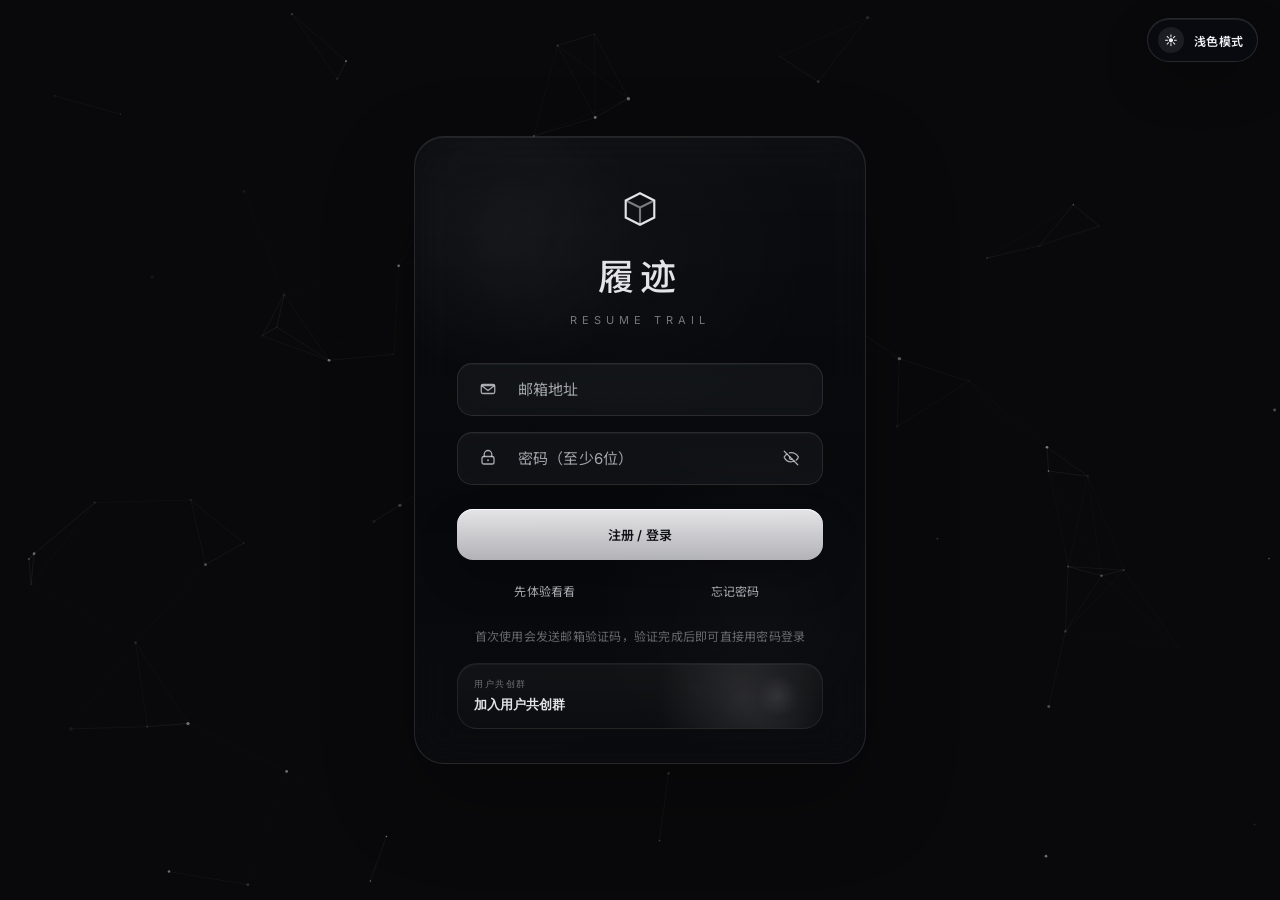
==== commit 96047980: "Polish reflection workbench experience" ====
--- a/index.html
+++ b/index.html
@@ -284,7 +284,15 @@
                 <div id="jobs-root" class="jobs-root"></div>
             </div>
             <div id="view-reflections" class="view">
-                <div class="reflections-header"><button id="new-reflection-btn" class="btn-primary"><svg width="16" height="16" viewBox="0 0 24 24" fill="none" stroke="currentColor" stroke-width="2"><path d="M12 5v14M5 12h14"/></svg>新建复盘</button></div>
+                <div class="reflections-header">
+                    <div class="reflections-title-block">
+                        <span>复盘工作台</span>
+                        <h2>把每轮面试变成下一轮的把握</h2>
+                        <p>记录现场、整理失分点、沉淀下次能直接使用的回答素材。</p>
+                    </div>
+                    <button id="new-reflection-btn" class="btn-primary"><svg width="16" height="16" viewBox="0 0 24 24" fill="none" stroke="currentColor" stroke-width="2"><path d="M12 5v14M5 12h14"/></svg>新建复盘</button>
+                </div>
+                <div class="reflection-workbench" id="reflection-workbench"></div>
                 <div class="reflections-list" id="reflections-list"></div>
             </div>
             <!-- 日历视图 -->
@@ -365,7 +373,7 @@
             <div class="modal-body">
                 <div class="form-row"><div class="form-group"><label>关联投递 <span class="required">*</span></label><select id="reflection-application"></select></div><div class="form-group"><label>面试轮次 <span class="required">*</span></label><select id="reflection-round"><option value="OA_TEST">笔试/OA</option><option value="ROUND_1">一面</option><option value="ROUND_2">二面</option><option value="ROUND_3">三面</option><option value="ROUND_4">四面</option><option value="GROUP">群面</option><option value="HR">HR面</option><option value="MOCK_INTERVIEW">模拟面试</option></select></div></div>
                 <div class="form-group"><label>面试问题</label><textarea id="reflection-question-content" rows="3" placeholder="面试官问了什么？"></textarea></div>
-                <div class="form-group"><label>你的回答</label><div class="input-mode-toggle"><button class="mode-btn active" data-mode="text">📝 文本</button><button class="mode-btn" data-mode="voice">🎙️ 语音</button></div><textarea id="reflection-answer-content" rows="6" placeholder="你当时怎么回答的？"></textarea><div id="voice-recorder" style="display:none"><button class="record-btn" id="record-btn"><span class="record-icon"></span><span id="record-label">点击开始转写</span></button><div id="record-timer" class="record-timer">00:00</div><div id="voice-result" class="voice-result" style="display:none"></div></div></div>
+                <div class="form-group"><label>你的回答</label><div class="input-mode-toggle"><button class="mode-btn active" data-mode="text">文本</button><button class="mode-btn" data-mode="voice">语音</button></div><textarea id="reflection-answer-content" rows="6" placeholder="你当时怎么回答的？可以先原样写，后面再让 AI 整理。"></textarea><div id="voice-recorder" style="display:none"><button class="record-btn" id="record-btn"><span class="record-icon"></span><span id="record-label">点击开始转写</span></button><div id="record-timer" class="record-timer">00:00</div><div id="voice-result" class="voice-result" style="display:none"></div></div></div>
                 <div class="form-group"><label>复盘记录</label><textarea id="reflection-review-content" rows="5" placeholder="这轮里哪些地方做得好，哪些地方需要改？"></textarea><div id="reflection-template" class="reflection-template"></div><div id="reflection-ai-organizer" class="reflection-ai-organizer"></div></div>
                 <div class="form-group"><label>失分点 <span style="font-weight:normal;color:var(--text-muted)">可自定义</span></label><div class="tag-selector" id="pain-points-selector"></div><div class="add-tag-row"><input type="text" id="new-pain-point-input" placeholder="自定义失分点..." class="add-tag-input"><button class="btn-ghost btn-sm" id="add-pain-point-btn">+ 添加</button></div></div>
                 <div class="form-group"><label>自评</label><div class="star-rating" id="self-rating"><span class="star" data-val="1">★</span><span class="star" data-val="2">★</span><span class="star" data-val="3">★</span><span class="star" data-val="4">★</span><span class="star" data-val="5">★</span></div></div>
--- a/styles.css
+++ b/styles.css
@@ -3564,3 +3564,498 @@
     border-radius:14px;
   }
 }
+
+/* Reflection workbench refresh */
+#view-reflections{
+  min-height:0;
+  overflow:hidden;
+}
+.reflections-header{
+  display:flex;
+  align-items:flex-end;
+  justify-content:space-between;
+  gap:18px;
+  padding:22px 28px 18px;
+  border-bottom:1px solid var(--border-light);
+  background:linear-gradient(180deg,rgba(255,255,255,.035),rgba(255,255,255,.012));
+}
+.reflections-title-block{
+  min-width:0;
+}
+.reflections-title-block span,
+.reflection-kicker{
+  display:block;
+  margin-bottom:6px;
+  color:var(--text-tertiary);
+  font-size:11px;
+  font-weight:700;
+  letter-spacing:.12em;
+  text-transform:uppercase;
+}
+.reflections-title-block h2{
+  max-width:680px;
+  color:var(--text-primary);
+  font-size:clamp(24px,3vw,36px);
+  line-height:1.08;
+  letter-spacing:-1.2px;
+  text-wrap:pretty;
+}
+.reflections-title-block p{
+  max-width:720px;
+  margin-top:10px;
+  color:var(--text-secondary);
+  font-size:13px;
+  line-height:1.7;
+  text-wrap:pretty;
+}
+.reflection-workbench{
+  display:grid;
+  grid-template-columns:minmax(280px,1.15fr) minmax(420px,1.85fr);
+  gap:14px;
+  padding:18px 28px 6px;
+}
+.reflection-focus-card,
+.reflection-signal{
+  min-width:0;
+  border:1px solid var(--border-light);
+  background:linear-gradient(180deg,rgba(255,255,255,.045),rgba(255,255,255,.018));
+  box-shadow:inset 0 1px 0 rgba(255,255,255,.04);
+}
+.reflection-focus-card{
+  display:flex;
+  align-items:flex-end;
+  justify-content:space-between;
+  gap:18px;
+  min-height:154px;
+  padding:20px;
+  border-radius:22px;
+}
+.reflection-focus-card h3{
+  max-width:760px;
+  color:var(--text-primary);
+  font-size:20px;
+  line-height:1.32;
+  letter-spacing:-.4px;
+  overflow-wrap:anywhere;
+  text-wrap:pretty;
+}
+.reflection-focus-card p{
+  margin-top:10px;
+  color:var(--text-secondary);
+  font-size:12px;
+  line-height:1.65;
+  overflow-wrap:anywhere;
+}
+.reflection-focus-card .btn-secondary{
+  flex-shrink:0;
+  border-radius:12px;
+  white-space:nowrap;
+}
+.reflection-signal-grid{
+  display:grid;
+  grid-template-columns:repeat(3,minmax(0,1fr));
+  gap:14px;
+}
+.reflection-signal{
+  display:flex;
+  flex-direction:column;
+  justify-content:space-between;
+  min-height:154px;
+  padding:18px;
+  border-radius:20px;
+}
+.reflection-signal span{
+  color:var(--text-tertiary);
+  font-size:11px;
+  font-weight:700;
+  letter-spacing:.08em;
+}
+.reflection-signal strong{
+  margin-top:16px;
+  color:var(--text-primary);
+  font-size:28px;
+  line-height:1.08;
+  letter-spacing:-.9px;
+  overflow-wrap:anywhere;
+}
+.reflection-signal small{
+  display:block;
+  margin-top:12px;
+  color:var(--text-secondary);
+  font-size:12px;
+  line-height:1.6;
+  overflow-wrap:anywhere;
+}
+.reflections-list{
+  padding:18px 28px 28px;
+  gap:12px;
+}
+.reflection-group-header{
+  display:grid;
+  grid-template-columns:minmax(0,1fr) auto;
+  align-items:end;
+  gap:12px;
+  padding:18px 0 8px;
+  border-bottom:1px solid var(--border-light);
+}
+.reflection-group-title{
+  min-width:0;
+  color:var(--text-primary);
+  font-size:14px;
+  font-weight:700;
+  line-height:1.35;
+  letter-spacing:-.2px;
+  overflow:hidden;
+  text-overflow:ellipsis;
+  white-space:nowrap;
+}
+.reflection-group-count{
+  color:var(--text-tertiary);
+  font-size:11px;
+  font-weight:600;
+  white-space:nowrap;
+}
+.reflection-card{
+  display:grid;
+  grid-template-columns:minmax(0,1fr);
+  gap:8px;
+  padding:16px 18px;
+  border-radius:18px;
+  background:rgba(255,255,255,.028);
+  border-color:var(--border-light);
+  box-shadow:none;
+  overflow:hidden;
+}
+.reflection-card:hover{
+  background:rgba(255,255,255,.045);
+  border-color:var(--border);
+  transform:translateY(-1px);
+}
+.reflection-card-header{
+  display:flex;
+  align-items:center;
+  justify-content:space-between;
+  gap:12px;
+  margin-bottom:0;
+  min-width:0;
+}
+.reflection-card-round,
+.reflection-card-time{
+  min-width:0;
+  padding:0;
+  border:none;
+  border-radius:0;
+  background:transparent;
+  color:var(--text-tertiary);
+  font-size:11px;
+  font-weight:650;
+  letter-spacing:.04em;
+  white-space:nowrap;
+}
+.reflection-card-question{
+  color:var(--text-primary);
+  font-size:14px;
+  font-weight:650;
+  line-height:1.55;
+  letter-spacing:-.15px;
+  display:-webkit-box;
+  -webkit-line-clamp:2;
+  -webkit-box-orient:vertical;
+  overflow:hidden;
+  overflow-wrap:anywhere;
+}
+.reflection-card-content{
+  color:var(--text-secondary);
+  font-size:12px;
+  line-height:1.72;
+  -webkit-line-clamp:2;
+  overflow-wrap:anywhere;
+}
+.reflection-card-footer{
+  gap:10px;
+  margin-top:2px;
+}
+.reflection-card-rating,
+.pain-tag{
+  display:inline-flex;
+  align-items:center;
+  max-width:100%;
+  padding:0;
+  border-radius:0;
+  background:transparent;
+  color:var(--text-tertiary);
+  font-size:11px;
+  line-height:1.5;
+  overflow:hidden;
+  text-overflow:ellipsis;
+  white-space:nowrap;
+}
+.pain-tag::before{
+  content:'';
+  width:4px;
+  height:4px;
+  margin-right:7px;
+  border-radius:50%;
+  background:var(--orange);
+  opacity:.75;
+  flex-shrink:0;
+}
+.reflection-delete-btn{
+  padding:4px 0;
+  border:none;
+  border-radius:0;
+  background:transparent;
+  color:var(--text-muted);
+}
+.reflection-delete-btn:hover{
+  background:transparent;
+  color:var(--red);
+  transform:none;
+}
+.reflection-card-header-right{
+  flex-shrink:0;
+}
+.reflection-empty{
+  min-height:260px;
+}
+.input-mode-toggle{
+  display:inline-flex;
+  gap:0;
+  margin-bottom:10px;
+  padding:3px;
+  border:1px solid var(--border-light);
+  border-radius:12px;
+  background:rgba(255,255,255,.028);
+}
+.mode-btn{
+  min-width:58px;
+  padding:7px 12px;
+  border:none;
+  border-radius:9px;
+  background:transparent;
+  color:var(--text-secondary);
+}
+.mode-btn.active{
+  background:rgba(255,255,255,.08);
+  color:var(--text-primary);
+  border-color:transparent;
+}
+.reflection-template,
+.reflection-ai-empty,
+.reflection-ai-draft{
+  border-radius:16px;
+  border-color:var(--border-light);
+  background:rgba(255,255,255,.03);
+}
+.reflection-template{
+  padding:14px;
+}
+.reflection-template-head span{
+  color:var(--text-tertiary);
+  letter-spacing:.08em;
+}
+.reflection-template-head button{
+  border:none;
+  border-radius:0;
+  padding:4px 0;
+  background:transparent;
+}
+.reflection-template-list{
+  gap:8px 14px;
+}
+.reflection-template-list span{
+  min-width:0;
+  color:var(--text-secondary);
+  overflow-wrap:anywhere;
+}
+.reflection-ai-empty{
+  align-items:flex-start;
+  padding:14px;
+}
+.reflection-ai-empty span{
+  max-width:680px;
+  overflow-wrap:anywhere;
+}
+.reflection-ai-draft{
+  padding:16px;
+  background:linear-gradient(180deg,rgba(255,255,255,.045),rgba(255,255,255,.018));
+}
+.reflection-ai-draft-head{
+  align-items:flex-start;
+}
+.reflection-ai-draft-head strong{
+  font-size:13px;
+}
+.reflection-ai-draft p{
+  font-size:13px;
+  line-height:1.8;
+  overflow-wrap:anywhere;
+}
+.reflection-ai-tags{
+  display:grid;
+  grid-template-columns:repeat(2,minmax(0,1fr));
+  gap:6px 16px;
+  margin-top:14px;
+  padding-top:12px;
+  border-top:1px solid var(--border-light);
+}
+.reflection-ai-tags strong{
+  grid-column:1/-1;
+  color:var(--text-tertiary);
+  font-size:11px;
+  letter-spacing:.08em;
+}
+.reflection-ai-tags span{
+  display:block;
+  min-width:0;
+  padding:0 0 0 12px;
+  border:none;
+  border-radius:0;
+  background:transparent;
+  color:var(--text-secondary);
+  font-size:12px;
+  line-height:1.55;
+  position:relative;
+  overflow-wrap:anywhere;
+}
+.reflection-ai-tags span::before{
+  content:'';
+  position:absolute;
+  left:0;
+  top:.68em;
+  width:4px;
+  height:4px;
+  border-radius:50%;
+  background:var(--orange);
+}
+.tag-selector{
+  display:grid;
+  grid-template-columns:repeat(3,minmax(0,1fr));
+  gap:8px;
+}
+.tag-check{
+  min-width:0;
+  border-radius:12px;
+  padding:9px 10px;
+  background:rgba(255,255,255,.025);
+  border-color:var(--border-light);
+  overflow:hidden;
+}
+.tag-check span{
+  min-width:0;
+  overflow:hidden;
+  text-overflow:ellipsis;
+  white-space:nowrap;
+}
+#reflection-modal-overlay .modal.modal-lg{
+  width:min(920px,92vw);
+}
+#reflection-modal-overlay .modal-body{
+  padding:22px 24px;
+}
+#reflection-modal-overlay .form-group textarea{
+  min-height:104px;
+  padding:13px 14px;
+  border-radius:16px;
+  line-height:1.72;
+  overflow-wrap:anywhere;
+}
+#reflection-answer-content{
+  min-height:156px!important;
+}
+#reflection-review-content{
+  min-height:136px!important;
+}
+:root[data-theme=light] .reflections-header{
+  background:linear-gradient(180deg,rgba(255,255,255,.72),rgba(247,240,230,.56));
+}
+:root[data-theme=light] .reflection-focus-card,
+:root[data-theme=light] .reflection-signal,
+:root[data-theme=light] .reflection-card,
+:root[data-theme=light] .reflection-template,
+:root[data-theme=light] .reflection-ai-empty,
+:root[data-theme=light] .reflection-ai-draft,
+:root[data-theme=light] .tag-check{
+  background:rgba(255,255,255,.56);
+  border-color:rgba(176,154,127,.16);
+}
+:root[data-theme=light] .reflection-card:hover{
+  background:rgba(255,255,255,.78);
+}
+:root[data-theme=light] .mode-btn.active{
+  background:rgba(71,53,36,.08);
+}
+@media (max-width:1180px){
+  .reflection-workbench{
+    grid-template-columns:1fr;
+  }
+}
+@media (max-width:760px){
+  .reflections-header{
+    align-items:stretch;
+    flex-direction:column;
+    padding:18px 16px 14px;
+  }
+  .reflections-title-block h2{
+    font-size:26px;
+  }
+  #new-reflection-btn{
+    width:100%;
+    justify-content:center;
+  }
+  .reflection-workbench{
+    padding:14px 16px 4px;
+  }
+  .reflection-focus-card{
+    align-items:flex-start;
+    flex-direction:column;
+    min-height:0;
+  }
+  .reflection-focus-card .btn-secondary{
+    width:100%;
+    justify-content:center;
+  }
+  .reflection-signal-grid{
+    grid-template-columns:1fr;
+  }
+  .reflection-signal{
+    min-height:118px;
+  }
+  .reflections-list{
+    padding:14px 16px 22px;
+  }
+  .reflection-group-title{
+    white-space:normal;
+  }
+  .reflection-card-header{
+    align-items:flex-start;
+    flex-direction:column;
+    gap:6px;
+  }
+  .reflection-card-header-right{
+    width:100%;
+    justify-content:space-between;
+  }
+  .reflection-ai-empty,
+  .reflection-ai-draft-head{
+    flex-direction:column;
+  }
+  .reflection-ai-draft-head div{
+    width:100%;
+    justify-content:stretch;
+  }
+  .reflection-ai-draft-head button{
+    flex:1;
+    justify-content:center;
+  }
+  .reflection-ai-tags,
+  .tag-selector{
+    grid-template-columns:1fr;
+  }
+  #reflection-modal-overlay .modal.modal-lg{
+    width:min(96vw,620px);
+  }
+  #reflection-modal-overlay .modal-body{
+    padding:16px;
+  }
+}
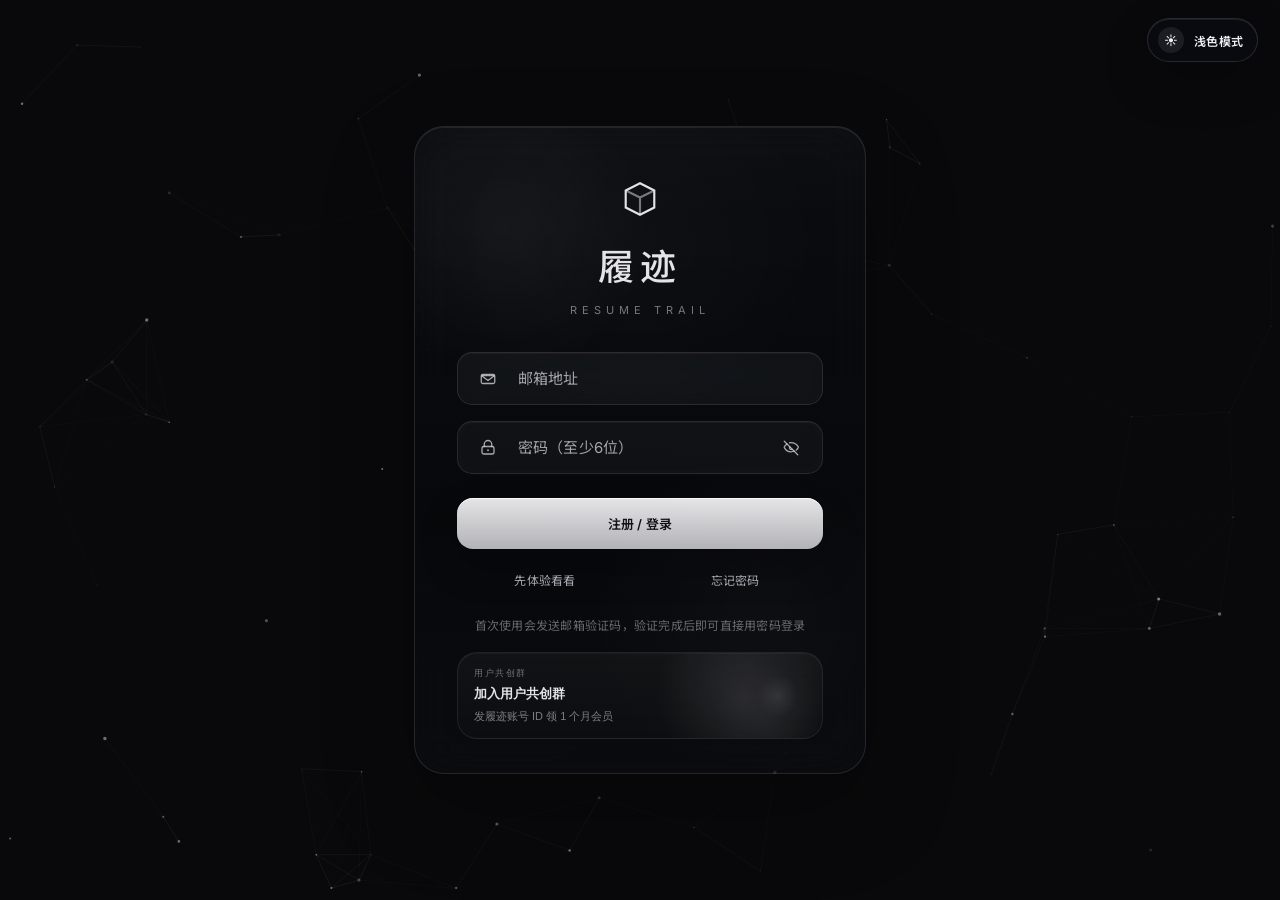
==== commit 06736718: "Polish light mode and reflection UX" ====
--- a/index.html
+++ b/index.html
@@ -27,7 +27,7 @@
         })();
     </script>
     <link rel="icon" href="data:image/svg+xml,%3Csvg xmlns='http://www.w3.org/2000/svg' viewBox='0 0 64 64'%3E%3Crect width='64' height='64' rx='16' fill='%23090a0d'/%3E%3Cpath d='M32 8 52 19.5v25L32 56 12 44.5v-25L32 8Zm0 6.8L18 22.9v16.2l14 8.1 14-8.1V22.9l-14-8.1Zm0 7.2 7.8 4.5v9L32 40l-7.8-4.5v-9L32 22Z' fill='%23f4f1ea'/%3E%3C/svg%3E">
-    <link rel="stylesheet" href="styles.css?v=20260616-smooth-motion-01">
+    <link rel="stylesheet" href="styles.css?v=20260617-polish-ux-01">
     <link rel="preconnect" href="https://fonts.googleapis.com">
     <link href="https://fonts.googleapis.com/css2?family=Inter:wght@300;400;500;600;700&family=Noto+Sans+SC:wght@300;400;500;600;700&display=swap" rel="stylesheet">
 </head>
@@ -84,6 +84,7 @@
                     <div class="community-entry-copy">
                         <span class="community-entry-kicker">用户共创群</span>
                         <strong>加入用户共创群</strong>
+                        <span>发履迹账号 ID 领 1 个月会员</span>
                     </div>
                 </button>
             </div>
@@ -219,6 +220,7 @@
                         <span class="topbar-community-dot" aria-hidden="true"></span>
                         <span class="topbar-community-copy">
                             <strong>用户共创群</strong>
+                            <small>发账号 ID 领月会员</small>
                         </span>
                     </button>
                     <button id="theme-toggle-app" class="theme-toggle theme-toggle-app" type="button" aria-label="切换浅色模式">
@@ -374,7 +376,7 @@
                 <div class="form-row"><div class="form-group"><label>关联投递 <span class="required">*</span></label><select id="reflection-application"></select></div><div class="form-group"><label>面试轮次 <span class="required">*</span></label><select id="reflection-round"><option value="OA_TEST">笔试/OA</option><option value="ROUND_1">一面</option><option value="ROUND_2">二面</option><option value="ROUND_3">三面</option><option value="ROUND_4">四面</option><option value="GROUP">群面</option><option value="HR">HR面</option><option value="MOCK_INTERVIEW">模拟面试</option></select></div></div>
                 <div class="form-group"><label>面试问题</label><textarea id="reflection-question-content" rows="3" placeholder="面试官问了什么？"></textarea></div>
                 <div class="form-group"><label>你的回答</label><div class="input-mode-toggle"><button class="mode-btn active" data-mode="text">文本</button><button class="mode-btn" data-mode="voice">语音</button></div><textarea id="reflection-answer-content" rows="6" placeholder="你当时怎么回答的？可以先原样写，后面再让 AI 整理。"></textarea><div id="voice-recorder" style="display:none"><button class="record-btn" id="record-btn"><span class="record-icon"></span><span id="record-label">点击开始转写</span></button><div id="record-timer" class="record-timer">00:00</div><div id="voice-result" class="voice-result" style="display:none"></div></div></div>
-                <div class="form-group"><label>复盘记录</label><textarea id="reflection-review-content" rows="5" placeholder="这轮里哪些地方做得好，哪些地方需要改？"></textarea><div id="reflection-template" class="reflection-template"></div><div id="reflection-ai-organizer" class="reflection-ai-organizer"></div></div>
+                <div class="form-group reflection-review-group"><div class="reflection-review-head"><label for="reflection-review-content">复盘记录</label><div id="reflection-ai-organizer" class="reflection-ai-organizer"></div></div><textarea id="reflection-review-content" rows="5" placeholder="这轮里哪些地方做得好，哪些地方需要改？"></textarea><div id="reflection-ai-draft-box" class="reflection-ai-draft-box"></div></div>
                 <div class="form-group"><label>失分点 <span style="font-weight:normal;color:var(--text-muted)">可自定义</span></label><div class="tag-selector" id="pain-points-selector"></div><div class="add-tag-row"><input type="text" id="new-pain-point-input" placeholder="自定义失分点..." class="add-tag-input"><button class="btn-ghost btn-sm" id="add-pain-point-btn">+ 添加</button></div></div>
                 <div class="form-group"><label>自评</label><div class="star-rating" id="self-rating"><span class="star" data-val="1">★</span><span class="star" data-val="2">★</span><span class="star" data-val="3">★</span><span class="star" data-val="4">★</span><span class="star" data-val="5">★</span></div></div>
             </div>
@@ -427,6 +429,11 @@
                     <div class="account-hero-meta">
                         <div id="profile-nickname-display" class="account-hero-name">用户</div>
                         <div id="profile-login-method" class="account-hero-email"></div>
+                        <div class="account-hero-id-row">
+                            <span>履迹账号 ID</span>
+                            <strong id="profile-account-id-display-hero">-</strong>
+                            <button type="button" class="account-copy-btn account-hero-id-copy" id="profile-account-id-copy-hero">复制</button>
+                        </div>
                         <div id="profile-auth-chip" class="account-auth-chip">邮箱密码登录</div>
                         <div id="profile-membership-chip" class="account-auth-chip account-auth-chip-membership">试用中</div>
                     </div>
@@ -458,13 +465,6 @@
                         <div class="account-readonly-field">
                             <span class="account-readonly-label">登录邮箱</span>
                             <strong id="profile-email-display">-</strong>
-                        </div>
-                        <div class="account-readonly-field">
-                            <span class="account-readonly-label">履迹账号 ID</span>
-                            <div class="account-inline-id">
-                                <strong id="profile-account-id-display">-</strong>
-                                <button type="button" class="account-copy-btn" id="profile-account-id-copy">复制</button>
-                            </div>
                         </div>
                         <div class="account-readonly-field">
                             <span class="account-readonly-label">准备权益</span>
@@ -558,7 +558,7 @@
             <div class="modal-header">
                 <div>
                     <h2>加入用户共创群</h2>
-                    <p>欢迎在群里提改进建议、反馈使用感受，也可以看看大家怎么一起把产品越磨越好。</p>
+                    <p>扫码进群后，把自己的履迹账号 ID 发到群里，即可领取 1 个月会员。</p>
                 </div>
                 <button class="modal-close" id="community-modal-close">&times;</button>
             </div>
@@ -570,7 +570,14 @@
               <span class="community-scan-line" aria-hidden="true"></span>
               <img src="assets/user-cocreation-group-qr.jpg" alt="用户共创群二维码" class="community-modal-qr" data-runtime-qr="modal">
             </div>
-                <div class="community-modal-caption">微信扫码加入用户共创群。需求、问题、想法，都可以直接放进群里。</div>
+                <div class="community-account-id-card">
+                    <span>你的履迹账号 ID</span>
+                    <div>
+                        <strong id="community-account-id-display">-</strong>
+                        <button type="button" class="account-copy-btn" id="community-account-id-copy">复制</button>
+                    </div>
+                </div>
+                <div class="community-modal-caption">进群后发送这个 ID，管理员会按账号开通 1 个月会员。</div>
             </div>
         </div>
     </div>
@@ -625,10 +632,10 @@
     <script src="analytics.js"></script>
     <script src="particles.js"></script>
   <script src="assets/job-board-cache.js?v=20260615-shixiseng-title-detail-02"></script>
-    <script src="app.js?v=20260616-smooth-motion-01"></script>
+    <script src="app.js?v=20260617-polish-ux-01"></script>
     <script src="supabase.js?v=20260616-account-log-queue-01"></script>
     <script src="features.js?v=20260605-mobile-layout-01"></script>
     <script src="goal.js"></script>
-    <script src="auth.js?v=20260602-account-scope-01"></script>
+    <script src="auth.js?v=20260617-polish-ux-01"></script>
 </body>
 </html>
--- a/styles.css
+++ b/styles.css
@@ -98,7 +98,7 @@
 .btn-danger:hover{background:rgba(248,113,113,.18);transform:translateY(-1px)}
 .btn-sm{padding:4px 10px;font-size:11px}
 .view{display:none;flex:1;overflow:hidden}
-.view.active{display:flex;flex-direction:column;animation:fadeIn var(--motion-fast) var(--ease-soft)}
+.view.active{display:flex;flex-direction:column;animation:viewPanelIn 180ms var(--ease-soft)}
 .view.view-shared-enter{animation:none}
 .view.view-shared-enter .kanban-filters,
 .view.view-shared-enter .table-toolbar,
@@ -108,6 +108,11 @@
   animation:viewSharedContainerEnter var(--motion-fast) var(--ease-soft)
 }
 @keyframes fadeIn{from{opacity:0;transform:translate3d(0,3px,0)}to{opacity:1;transform:translate3d(0,0,0)}}
+@keyframes viewPanelIn{from{opacity:.72;transform:translate3d(10px,0,0)}to{opacity:1;transform:translate3d(0,0,0)}}
+@keyframes rtViewOld{from{opacity:1;transform:translate3d(0,0,0)}to{opacity:.5;transform:translate3d(-8px,0,0)}}
+@keyframes rtViewNew{from{opacity:.35;transform:translate3d(12px,0,0)}to{opacity:1;transform:translate3d(0,0,0)}}
+::view-transition-old(root){animation:rtViewOld 170ms var(--ease-soft) both}
+::view-transition-new(root){animation:rtViewNew 210ms var(--ease-soft) both}
 .kanban-filters{display:flex;align-items:center;gap:10px;padding:10px 24px;border-bottom:1px solid var(--border-light);flex-shrink:0}
 .filter-select{padding:5px 10px;background:var(--bg-tertiary);border:1px solid var(--border);border-radius:var(--radius-sm);color:var(--text-secondary);font-size:12px;font-family:var(--font);cursor:pointer;outline:none;transition:border-color .2s}
 .filter-select:focus{border-color:var(--text-tertiary)}
@@ -512,7 +517,7 @@
 .record-timer{font-size:22px;font-weight:300;color:var(--text-muted);text-align:center;margin-top:10px;font-variant-numeric:tabular-nums}
 .voice-result{margin-top:10px;padding:10px;background:var(--bg-tertiary);border-radius:var(--radius-sm);font-size:13px;color:var(--text-secondary);line-height:1.6}
 .voice-result-label{font-size:10px;color:var(--text-muted);letter-spacing:.3px;margin-bottom:6px}
-.reflection-template{margin-top:10px;padding:10px 12px;border-radius:12px;background:rgba(255,255,255,.028);border:1px solid var(--border-light)}
+.reflection-template{display:none}
 .reflection-template-head{display:flex;align-items:center;justify-content:space-between;gap:10px;margin-bottom:8px}
 .reflection-template-head span{font-size:11px;font-weight:600;color:var(--text-secondary)}
 .reflection-template-head button{border:1px solid rgba(255,255,255,.08);background:rgba(255,255,255,.035);color:var(--text-secondary);border-radius:999px;padding:4px 10px;font-size:10px;font-family:var(--font);cursor:pointer}
@@ -520,7 +525,11 @@
 .reflection-template-list{display:grid;grid-template-columns:repeat(2,minmax(0,1fr));gap:6px}
 .reflection-template-list span{font-size:11px;line-height:1.5;color:var(--text-muted);padding-left:9px;position:relative}
 .reflection-template-list span::before{content:'';position:absolute;left:0;top:.62em;width:3px;height:3px;border-radius:50%;background:var(--text-tertiary)}
-.reflection-ai-organizer{margin-top:10px}
+.reflection-review-head{display:flex;align-items:center;justify-content:space-between;gap:12px;margin-bottom:8px}
+.reflection-review-head label{margin-bottom:0}
+.reflection-ai-organizer{display:flex;align-items:center;justify-content:flex-end;margin-top:0;flex-shrink:0}
+.reflection-ai-inline-btn{min-height:32px;white-space:nowrap}
+.reflection-ai-draft-box{margin-top:10px}
 .reflection-ai-empty{display:flex;align-items:center;justify-content:space-between;gap:12px;padding:10px 12px;border-radius:12px;border:1px solid rgba(255,255,255,.06);background:rgba(255,255,255,.024)}
 .reflection-ai-empty span{font-size:12px;line-height:1.6;color:var(--text-secondary)}
 .reflection-ai-draft{padding:12px;border-radius:14px;border:1px solid rgba(167,139,250,.16);background:linear-gradient(180deg,rgba(167,139,250,.08),rgba(255,255,255,.025))}
@@ -678,6 +687,10 @@
 .community-modal-qr-wrap{position:relative;width:min(100%,252px);padding:12px;border-radius:28px;background:linear-gradient(180deg,rgba(255,255,255,.065),rgba(255,255,255,.03));border:1px solid rgba(255,255,255,.075);box-shadow:0 18px 36px rgba(0,0,0,.18),inset 0 1px 0 rgba(255,255,255,.045);overflow:hidden}
 .community-modal-qr{display:block;width:100%;aspect-ratio:1;border-radius:18px;background:#fff;object-fit:cover}
 .community-scan-line{position:absolute;left:18px;right:18px;top:18px;height:2px;z-index:2;border-radius:999px;background:linear-gradient(90deg,transparent,rgba(255,255,255,.9),transparent);box-shadow:0 0 20px rgba(255,255,255,.28);animation:communityScan 3.2s cubic-bezier(.22,1,.36,1) infinite;pointer-events:none}
+.community-account-id-card{display:flex;align-items:center;justify-content:space-between;gap:12px;width:100%;max-width:300px;padding:10px 12px;border-radius:16px;border:1px solid rgba(255,255,255,.08);background:rgba(255,255,255,.035)}
+.community-account-id-card span{font-size:11px;color:var(--text-muted);white-space:nowrap}
+.community-account-id-card div{display:flex;align-items:center;gap:8px;min-width:0}
+.community-account-id-card strong{display:block;max-width:145px;overflow:hidden;text-overflow:ellipsis;white-space:nowrap;font-size:12px;color:var(--text-primary)}
 .community-modal-caption{max-width:280px;font-size:12px;line-height:1.65;color:var(--text-secondary);text-align:center}
 @keyframes communityScan{0%{transform:translateY(0);opacity:0}10%,72%{opacity:.8}88%,100%{transform:translateY(214px);opacity:0}}
 @keyframes communityDrift{0%,100%{opacity:.22;transform:translate3d(0,0,0)}50%{opacity:.7;transform:translate3d(8px,-5px,0)}}
@@ -1232,6 +1245,15 @@
 :root[data-theme=light] .community-scan-line{
   background:linear-gradient(90deg,transparent,rgba(145,104,57,.72),transparent);
   box-shadow:0 0 16px rgba(145,104,57,.16);
+}
+:root[data-theme=light] .community-account-id-card,
+:root[data-theme=light] .account-hero-id-row{
+  background:rgba(255,255,255,.62);
+  border-color:rgba(155,133,108,.16);
+}
+:root[data-theme=light] .community-account-id-card span,
+:root[data-theme=light] .account-hero-id-row span{
+  color:#7b6b5c;
 }
 :root[data-theme=light] .community-modal-stage span{
   background:rgba(114,85,55,.16);
@@ -1354,6 +1376,12 @@
 :root[data-theme=light] .jobs-region-tab span{color:rgba(93,81,64,.72)}
 :root[data-theme=light] .jobs-region-tab:hover,
 :root[data-theme=light] .jobs-region-tab.is-active{background:rgba(195,138,71,.1);border-color:rgba(164,124,78,.28);color:var(--text-primary)}
+:root[data-theme=light] .job-region-pill[data-region="mainland"]{color:#7c4a10}
+:root[data-theme=light] .job-region-pill[data-region="mainland"]::before{background:#d99a38;box-shadow:0 0 0 1px rgba(124,74,16,.18)}
+:root[data-theme=light] .job-region-pill[data-region="hongkong"]{color:#456f12}
+:root[data-theme=light] .job-region-pill[data-region="hongkong"]::before{background:#7fae32;box-shadow:0 0 0 1px rgba(69,111,18,.18)}
+:root[data-theme=light] .job-region-pill[data-region="northamerica"]{color:#1d5f9f}
+:root[data-theme=light] .job-region-pill[data-region="northamerica"]::before{background:#4d8fd7;box-shadow:0 0 0 1px rgba(29,95,159,.16)}
 :root[data-theme=light] .jobs-table-head{background:rgba(248,241,232,.72);border-color:rgba(176,154,127,.14)}
 :root[data-theme=light] .job-row{border-color:rgba(176,154,127,.1)}
 :root[data-theme=light] .job-row:hover{background:rgba(255,255,255,.82)}
@@ -2153,9 +2181,13 @@
 .account-avatar-btn{padding:7px 12px;border-radius:999px;border:1px solid rgba(255,255,255,.08);background:rgba(255,255,255,.04);color:var(--text-secondary);font-size:11px;font-family:var(--font);cursor:pointer;transition:all .2s var(--ease)}
 .account-avatar-btn:hover{color:var(--text-primary);border-color:rgba(255,255,255,.14);background:rgba(255,255,255,.06)}
 .avatar-image{width:100%;height:100%;object-fit:cover;display:block}
-.account-hero-meta{min-width:0}
+.account-hero-meta{min-width:0;display:flex;align-items:flex-start;flex-wrap:wrap;gap:0 8px}
 .account-hero-name{font-size:28px;font-weight:600;line-height:1.05}
-.account-hero-email{font-size:14px;color:var(--text-secondary);margin-top:8px;word-break:break-all}
+.account-hero-email{width:100%;font-size:14px;color:var(--text-secondary);margin-top:8px;word-break:break-all}
+.account-hero-id-row{width:100%;display:flex;align-items:center;gap:8px;min-width:0;margin-top:10px;padding:8px 10px;border-radius:14px;border:1px solid rgba(255,255,255,.08);background:rgba(255,255,255,.035)}
+.account-hero-id-row span{font-size:11px;line-height:1;color:var(--text-muted);white-space:nowrap}
+.account-hero-id-row strong{min-width:0;max-width:260px;overflow:hidden;text-overflow:ellipsis;white-space:nowrap;font-size:12px;font-weight:600;color:var(--text-primary);letter-spacing:.01em}
+.account-hero-id-copy{margin-left:auto;min-height:26px;padding:4px 9px}
 .account-auth-chip{display:inline-flex;align-items:center;padding:5px 10px;border-radius:999px;background:rgba(96,165,250,.12);color:var(--blue);font-size:11px;font-weight:500;margin-top:12px;border:1px solid rgba(96,165,250,.16)}
 .account-auth-chip-membership{margin-left:8px;background:rgba(251,191,36,.12);border-color:rgba(251,191,36,.16);color:#f5bf57}
 .account-section{padding:18px 22px;border-top:1px solid var(--border-light)}
@@ -2581,6 +2613,8 @@
   }
   .account-hero{padding:20px 18px 18px;flex-direction:column;align-items:flex-start}
   .account-hero-name{font-size:24px}
+  .account-hero-id-row{max-width:100%}
+  .account-hero-id-row strong{max-width:calc(100vw - 190px)}
   .account-section{padding:16px 18px}
   .account-section-head{flex-direction:column;align-items:flex-start}
   .account-section-desc{text-align:left;max-width:none}
@@ -4040,6 +4074,17 @@
   .reflection-ai-draft-head{
     flex-direction:column;
   }
+  .reflection-review-head{
+    align-items:stretch;
+    flex-direction:column;
+  }
+  .reflection-ai-organizer{
+    justify-content:stretch;
+  }
+  .reflection-ai-inline-btn{
+    width:100%;
+    justify-content:center;
+  }
   .reflection-ai-draft-head div{
     width:100%;
     justify-content:stretch;
@@ -4059,3 +4104,9 @@
     padding:16px;
   }
 }
+@media (prefers-reduced-motion:reduce){
+  ::view-transition-old(root),
+  ::view-transition-new(root){
+    animation:none!important;
+  }
+}
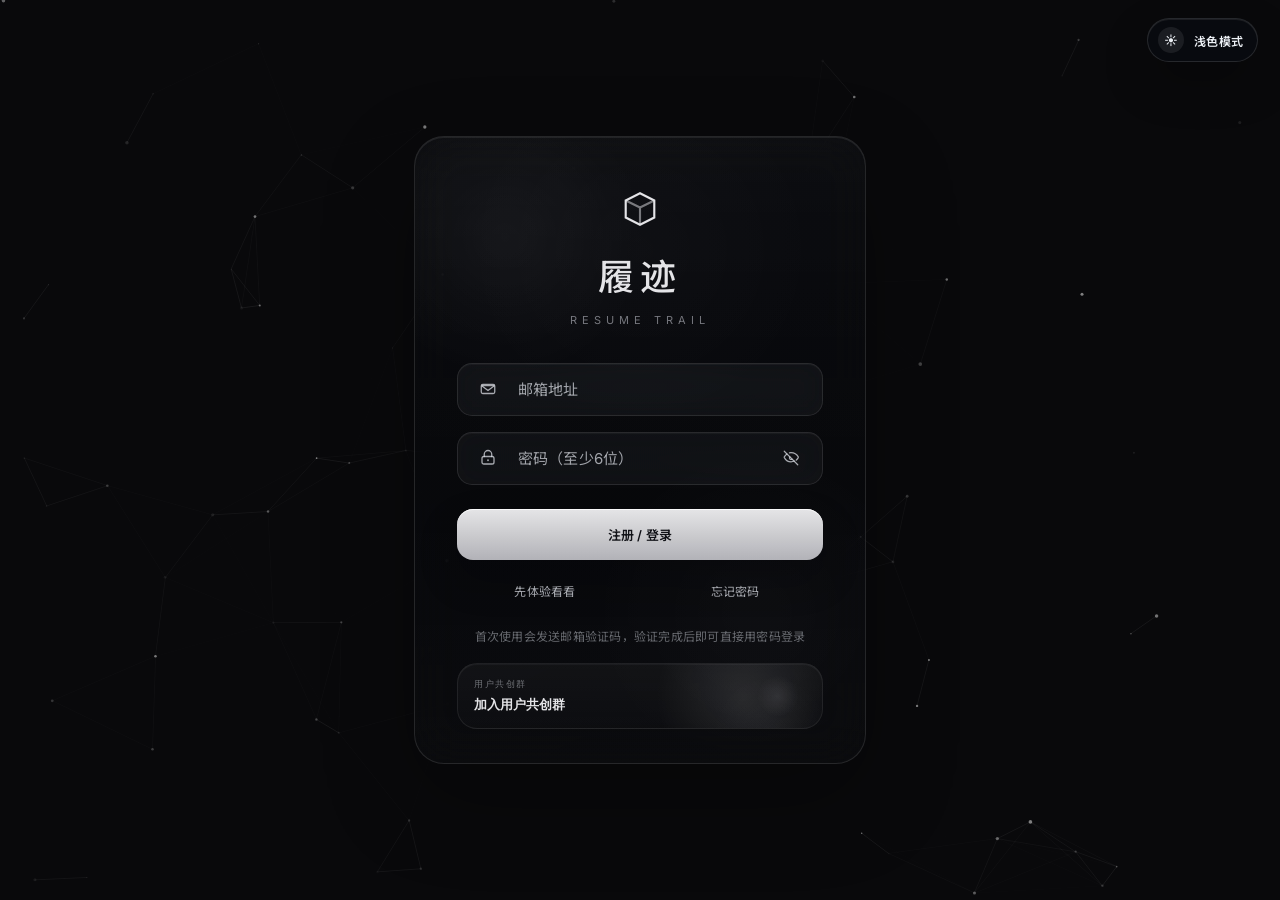
==== commit 32869fdd: "Fix navigation motion and community copy" ====
--- a/index.html
+++ b/index.html
@@ -27,7 +27,7 @@
         })();
     </script>
     <link rel="icon" href="data:image/svg+xml,%3Csvg xmlns='http://www.w3.org/2000/svg' viewBox='0 0 64 64'%3E%3Crect width='64' height='64' rx='16' fill='%23090a0d'/%3E%3Cpath d='M32 8 52 19.5v25L32 56 12 44.5v-25L32 8Zm0 6.8L18 22.9v16.2l14 8.1 14-8.1V22.9l-14-8.1Zm0 7.2 7.8 4.5v9L32 40l-7.8-4.5v-9L32 22Z' fill='%23f4f1ea'/%3E%3C/svg%3E">
-    <link rel="stylesheet" href="styles.css?v=20260617-polish-ux-01">
+    <link rel="stylesheet" href="styles.css?v=20260617-smooth-fix-01">
     <link rel="preconnect" href="https://fonts.googleapis.com">
     <link href="https://fonts.googleapis.com/css2?family=Inter:wght@300;400;500;600;700&family=Noto+Sans+SC:wght@300;400;500;600;700&display=swap" rel="stylesheet">
 </head>
@@ -84,7 +84,6 @@
                     <div class="community-entry-copy">
                         <span class="community-entry-kicker">用户共创群</span>
                         <strong>加入用户共创群</strong>
-                        <span>发履迹账号 ID 领 1 个月会员</span>
                     </div>
                 </button>
             </div>
@@ -220,7 +219,6 @@
                         <span class="topbar-community-dot" aria-hidden="true"></span>
                         <span class="topbar-community-copy">
                             <strong>用户共创群</strong>
-                            <small>发账号 ID 领月会员</small>
                         </span>
                     </button>
                     <button id="theme-toggle-app" class="theme-toggle theme-toggle-app" type="button" aria-label="切换浅色模式">
@@ -558,7 +556,7 @@
             <div class="modal-header">
                 <div>
                     <h2>加入用户共创群</h2>
-                    <p>扫码进群后，把自己的履迹账号 ID 发到群里，即可领取 1 个月会员。</p>
+                    <p>扫码加入用户共创群，把下方履迹账号 ID 发给我们，即可领取 1 个月会员。</p>
                 </div>
                 <button class="modal-close" id="community-modal-close">&times;</button>
             </div>
@@ -577,7 +575,7 @@
                         <button type="button" class="account-copy-btn" id="community-account-id-copy">复制</button>
                     </div>
                 </div>
-                <div class="community-modal-caption">进群后发送这个 ID，管理员会按账号开通 1 个月会员。</div>
+                <div class="community-modal-caption">我们会根据这个 ID 为你的履迹账号开通 1 个月会员。</div>
             </div>
         </div>
     </div>
@@ -632,10 +630,10 @@
     <script src="analytics.js"></script>
     <script src="particles.js"></script>
   <script src="assets/job-board-cache.js?v=20260615-shixiseng-title-detail-02"></script>
-    <script src="app.js?v=20260617-polish-ux-01"></script>
+    <script src="app.js?v=20260617-smooth-fix-01"></script>
     <script src="supabase.js?v=20260616-account-log-queue-01"></script>
     <script src="features.js?v=20260605-mobile-layout-01"></script>
     <script src="goal.js"></script>
-    <script src="auth.js?v=20260617-polish-ux-01"></script>
+    <script src="auth.js?v=20260617-smooth-fix-01"></script>
 </body>
 </html>
--- a/styles.css
+++ b/styles.css
@@ -97,8 +97,8 @@
 .btn-danger{display:inline-flex;align-items:center;gap:6px;padding:7px 16px;background:var(--red-dim);color:var(--red);border:1px solid rgba(248,113,113,.15);border-radius:var(--radius-sm);font-size:13px;font-family:var(--font);cursor:pointer;transition:transform var(--motion-micro) var(--ease-soft),background var(--motion-fast) var(--ease-soft),border-color var(--motion-fast) var(--ease-soft)}
 .btn-danger:hover{background:rgba(248,113,113,.18);transform:translateY(-1px)}
 .btn-sm{padding:4px 10px;font-size:11px}
-.view{display:none;flex:1;overflow:hidden}
-.view.active{display:flex;flex-direction:column;animation:viewPanelIn 180ms var(--ease-soft)}
+.view{display:none;flex:1;overflow:hidden;backface-visibility:hidden}
+.view.active{display:flex;flex-direction:column;animation:viewPanelIn 150ms cubic-bezier(.2,.8,.2,1)}
 .view.view-shared-enter{animation:none}
 .view.view-shared-enter .kanban-filters,
 .view.view-shared-enter .table-toolbar,
@@ -108,11 +108,7 @@
   animation:viewSharedContainerEnter var(--motion-fast) var(--ease-soft)
 }
 @keyframes fadeIn{from{opacity:0;transform:translate3d(0,3px,0)}to{opacity:1;transform:translate3d(0,0,0)}}
-@keyframes viewPanelIn{from{opacity:.72;transform:translate3d(10px,0,0)}to{opacity:1;transform:translate3d(0,0,0)}}
-@keyframes rtViewOld{from{opacity:1;transform:translate3d(0,0,0)}to{opacity:.5;transform:translate3d(-8px,0,0)}}
-@keyframes rtViewNew{from{opacity:.35;transform:translate3d(12px,0,0)}to{opacity:1;transform:translate3d(0,0,0)}}
-::view-transition-old(root){animation:rtViewOld 170ms var(--ease-soft) both}
-::view-transition-new(root){animation:rtViewNew 210ms var(--ease-soft) both}
+@keyframes viewPanelIn{from{opacity:.92;transform:translate3d(6px,0,0)}to{opacity:1;transform:translate3d(0,0,0)}}
 .kanban-filters{display:flex;align-items:center;gap:10px;padding:10px 24px;border-bottom:1px solid var(--border-light);flex-shrink:0}
 .filter-select{padding:5px 10px;background:var(--bg-tertiary);border:1px solid var(--border);border-radius:var(--radius-sm);color:var(--text-secondary);font-size:12px;font-family:var(--font);cursor:pointer;outline:none;transition:border-color .2s}
 .filter-select:focus{border-color:var(--text-tertiary)}
@@ -648,7 +644,7 @@
 .community-entry-kicker{font-size:9px;letter-spacing:.18em;text-transform:uppercase;color:rgba(194,197,205,.54)}
 .community-entry-badge{display:none}
 .community-entry-copy strong{font-size:13px;line-height:1.35;font-weight:600;color:var(--text-primary)}
-.community-entry-copy span:last-child{font-size:11px;line-height:1.5;color:rgba(193,197,205,.62)}
+.community-entry-copy .community-entry-hint{font-size:11px;line-height:1.5;color:rgba(193,197,205,.62)}
 .community-entry-copy{position:relative;z-index:1}
 .login-code-input{text-align:center;letter-spacing:6px}
 .forgot-modal{width:min(92vw,456px)!important;background:linear-gradient(180deg,rgba(7,9,13,.48),rgba(6,8,12,.34))!important;backdrop-filter:blur(24px) saturate(148%) brightness(.82)!important;-webkit-backdrop-filter:blur(24px) saturate(148%) brightness(.82)!important;border:1px solid rgba(255,255,255,.12)!important;border-radius:28px!important;box-shadow:0 34px 90px rgba(0,0,0,.28),inset 0 1px 0 rgba(255,255,255,.08)!important}
@@ -1206,7 +1202,7 @@
   box-shadow:0 18px 28px rgba(185,153,113,.12),inset 0 1px 0 rgba(255,255,255,.82);
 }
 :root[data-theme=light] .community-entry-kicker{color:#8e7d6a}
-:root[data-theme=light] .community-entry-copy span:last-child{color:#7b6b5c}
+:root[data-theme=light] .community-entry-copy .community-entry-hint{color:#7b6b5c}
 :root[data-theme=light] .topbar-community-entry{
   background:linear-gradient(180deg,rgba(201,145,73,.34),rgba(165,110,48,.24));
   border-color:rgba(156,108,56,.26);
@@ -1393,7 +1389,7 @@
   100%{opacity:1;transform:translate3d(0,0,0)}
 }
 @keyframes viewSharedContainerEnter{
-  0%{opacity:.72;transform:translate3d(0,4px,0)}
+  0%{opacity:.94;transform:translate3d(6px,0,0)}
   100%{opacity:1;transform:translate3d(0,0,0)}
 }
 .prepare-root{display:flex;flex:1;min-height:100%;height:auto;padding:20px 24px 32px;overflow:visible}
@@ -1989,10 +1985,6 @@
     scroll-behavior:auto!important;
     transition-duration:.001ms!important;
   }
-  ::view-transition-old(root),
-  ::view-transition-new(root){
-    animation:none!important;
-  }
 }
 
 @media (max-width:1380px){
@@ -2159,7 +2151,7 @@
   .community-entry-copy strong{
     font-size:13px;
   }
-  .community-entry-copy span:last-child{
+  .community-entry-copy .community-entry-hint{
     font-size:10px;
   }
   .topbar-community-entry{
@@ -4104,9 +4096,3 @@
     padding:16px;
   }
 }
-@media (prefers-reduced-motion:reduce){
-  ::view-transition-old(root),
-  ::view-transition-new(root){
-    animation:none!important;
-  }
-}
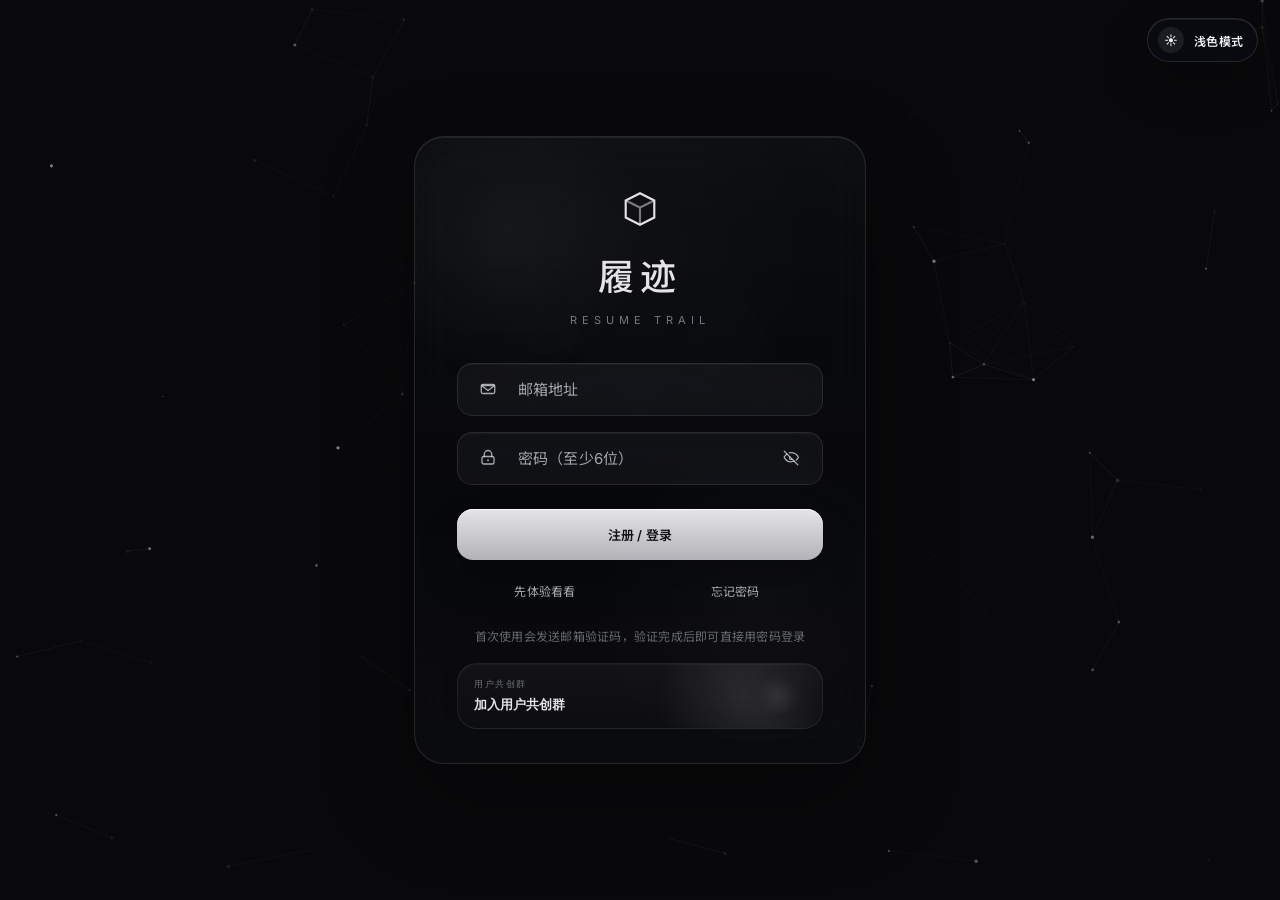
==== commit 818d1603: "Replace view motion with slider indicators" ====
--- a/index.html
+++ b/index.html
@@ -27,7 +27,7 @@
         })();
     </script>
     <link rel="icon" href="data:image/svg+xml,%3Csvg xmlns='http://www.w3.org/2000/svg' viewBox='0 0 64 64'%3E%3Crect width='64' height='64' rx='16' fill='%23090a0d'/%3E%3Cpath d='M32 8 52 19.5v25L32 56 12 44.5v-25L32 8Zm0 6.8L18 22.9v16.2l14 8.1 14-8.1V22.9l-14-8.1Zm0 7.2 7.8 4.5v9L32 40l-7.8-4.5v-9L32 22Z' fill='%23f4f1ea'/%3E%3C/svg%3E">
-    <link rel="stylesheet" href="styles.css?v=20260617-smooth-fix-01">
+    <link rel="stylesheet" href="styles.css?v=20260617-nav-slider-01">
     <link rel="preconnect" href="https://fonts.googleapis.com">
     <link href="https://fonts.googleapis.com/css2?family=Inter:wght@300;400;500;600;700&family=Noto+Sans+SC:wght@300;400;500;600;700&display=swap" rel="stylesheet">
 </head>
@@ -193,6 +193,7 @@
                 </div>
             </div>
             <div class="nav-items">
+                <span class="nav-active-indicator" id="nav-active-indicator" aria-hidden="true"></span>
                 <button class="nav-item active" data-view="table" title="投递"><svg width="20" height="20" viewBox="0 0 24 24" fill="none" stroke="currentColor" stroke-width="1.5"><path d="M3 6h18M3 12h18M3 18h18"/><path d="M9 3v18"/></svg><span>投递</span></button>
                 <button class="nav-item nav-item-hidden" data-view="pipeline" title="投递看板" aria-hidden="true" tabindex="-1"><svg width="20" height="20" viewBox="0 0 24 24" fill="none" stroke="currentColor" stroke-width="1.5"><rect x="3" y="3" width="7" height="7" rx="1"/><rect x="14" y="3" width="7" height="7" rx="1"/><rect x="3" y="14" width="7" height="7" rx="1"/><rect x="14" y="14" width="7" height="7" rx="1"/></svg><span>看板</span></button>
                 <button class="nav-item" data-view="resumes" title="简历文件舱"><svg width="20" height="20" viewBox="0 0 24 24" fill="none" stroke="currentColor" stroke-width="1.5"><path d="M14 2H6a2 2 0 00-2 2v16a2 2 0 002 2h12a2 2 0 002-2V8z"/><path d="M14 2v6h6M16 13H8M16 17H8M10 9H8"/></svg><span>简历</span></button>
@@ -630,10 +631,10 @@
     <script src="analytics.js"></script>
     <script src="particles.js"></script>
   <script src="assets/job-board-cache.js?v=20260615-shixiseng-title-detail-02"></script>
-    <script src="app.js?v=20260617-smooth-fix-01"></script>
+    <script src="app.js?v=20260617-nav-slider-01"></script>
     <script src="supabase.js?v=20260616-account-log-queue-01"></script>
     <script src="features.js?v=20260605-mobile-layout-01"></script>
     <script src="goal.js"></script>
-    <script src="auth.js?v=20260617-smooth-fix-01"></script>
+    <script src="auth.js?v=20260617-nav-slider-01"></script>
 </body>
 </html>
--- a/styles.css
+++ b/styles.css
@@ -33,12 +33,13 @@
 .sidebar-logo:hover .logo-cube-outline,.sidebar-logo:focus-visible .logo-cube-outline{stroke:#f4f4f5}
 .sidebar-logo:hover .logo-cube-inner,.sidebar-logo:focus-visible .logo-cube-inner{stroke:rgba(219,234,254,.92);opacity:.9}
 .sidebar-logo:hover .logo-text,.sidebar-logo:focus-visible .logo-text{color:#d4d4d8}
-.nav-items{display:flex;flex-direction:column;gap:2px;flex:1}
-.nav-item{display:flex;flex-direction:column;align-items:center;gap:3px;padding:10px 6px;border:none;background:0 0;color:var(--text-muted);cursor:pointer;border-radius:var(--radius-md);transition:transform var(--motion-fast) var(--ease-soft),background var(--motion-fast) var(--ease-soft),color var(--motion-fast) var(--ease-soft),box-shadow var(--motion-fast) var(--ease-soft);font-size:9px;font-family:var(--font);width:54px;letter-spacing:.3px}
+.nav-items{position:relative;display:flex;flex-direction:column;gap:2px;flex:1;--nav-indicator-x:0px;--nav-indicator-y:0px;--nav-indicator-w:54px;--nav-indicator-h:58px}
+.nav-active-indicator{position:absolute;left:0;top:0;width:var(--nav-indicator-w);height:var(--nav-indicator-h);border-radius:var(--radius-md);background:rgba(255,255,255,.08);box-shadow:inset 0 1px 0 rgba(255,255,255,.04);transform:translate3d(var(--nav-indicator-x),var(--nav-indicator-y),0);transition:transform 320ms cubic-bezier(.2,.9,.18,1),width 320ms cubic-bezier(.2,.9,.18,1),height 320ms cubic-bezier(.2,.9,.18,1),opacity 180ms var(--ease-soft);pointer-events:none;z-index:0;will-change:transform,width,height}
+.nav-item{position:relative;z-index:1;display:flex;flex-direction:column;align-items:center;gap:3px;padding:10px 6px;border:none;background:0 0;color:var(--text-muted);cursor:pointer;border-radius:var(--radius-md);transition:transform var(--motion-fast) var(--ease-soft),color var(--motion-fast) var(--ease-soft);font-size:9px;font-family:var(--font);width:54px;letter-spacing:.3px}
 .nav-item-hidden{display:none!important}
-.nav-item:hover{color:var(--text-secondary);background:var(--accent-dim);transform:translateY(-1px)}
+.nav-item:hover{color:var(--text-secondary);transform:translateY(-1px)}
 .nav-item:active{transform:translateY(0) scale(.985)}
-.nav-item.active{color:var(--text-primary);background:rgba(255,255,255,.08);box-shadow:inset 0 1px 0 rgba(255,255,255,.04)}
+.nav-item.active{color:var(--text-primary)}
 .nav-item svg{flex-shrink:0;transition:transform var(--motion-fast) var(--ease-soft)}
 .nav-item:hover svg{transform:scale(1.05)}
 .sidebar-bottom{margin-top:auto}
@@ -47,11 +48,12 @@
 .top-bar-left{display:flex;align-items:center;gap:12px;min-width:0}
 #view-title{font-size:17px;font-weight:600;letter-spacing:-.3px}
 .subtitle{font-size:11px;color:var(--text-muted)}
-.view-mode-switcher{display:none;align-items:center;gap:4px;margin-left:6px;padding:3px;background:rgba(255,255,255,.04);border:1px solid rgba(255,255,255,.06);border-radius:999px}
-.view-mode-btn{border:none;background:transparent;color:var(--text-secondary);padding:6px 12px;border-radius:999px;font:inherit;font-size:12px;font-weight:600;cursor:pointer;transition:background var(--motion-fast) var(--ease-soft),color var(--motion-fast) var(--ease-soft),transform var(--motion-micro) var(--ease-soft),box-shadow var(--motion-fast) var(--ease-soft)}
+.view-mode-switcher{position:relative;display:none;align-items:center;gap:4px;margin-left:6px;padding:3px;background:rgba(255,255,255,.04);border:1px solid rgba(255,255,255,.06);border-radius:999px;--mode-indicator-x:3px;--mode-indicator-w:48px}
+.view-mode-indicator{position:absolute;left:0;top:3px;bottom:3px;width:var(--mode-indicator-w);border-radius:999px;background:rgba(255,255,255,.08);box-shadow:inset 0 1px 0 rgba(255,255,255,.04);transform:translate3d(var(--mode-indicator-x),0,0);transition:transform 280ms cubic-bezier(.2,.9,.18,1),width 280ms cubic-bezier(.2,.9,.18,1);pointer-events:none;z-index:0;will-change:transform,width}
+.view-mode-btn{position:relative;z-index:1;border:none;background:transparent;color:var(--text-secondary);padding:6px 12px;border-radius:999px;font:inherit;font-size:12px;font-weight:600;cursor:pointer;transition:color var(--motion-fast) var(--ease-soft),transform var(--motion-micro) var(--ease-soft)}
 .view-mode-btn:hover{color:var(--text-primary)}
 .view-mode-btn:active{transform:scale(.985)}
-.view-mode-btn.is-active{background:rgba(255,255,255,.08);color:var(--text-primary);box-shadow:inset 0 1px 0 rgba(255,255,255,.04)}
+.view-mode-btn.is-active{color:var(--text-primary)}
 .top-bar-right{display:flex;align-items:center;gap:10px}
 .topbar-community-entry{position:relative;display:inline-flex;align-items:center;gap:10px;flex-shrink:0;padding:8px 14px 8px 10px;min-height:44px;border:none;border-radius:999px;background:linear-gradient(180deg,rgba(248,186,86,.24),rgba(156,94,24,.2));border:1px solid rgba(233,183,96,.3);color:#fff;cursor:pointer;overflow:hidden;box-shadow:0 14px 30px rgba(0,0,0,.16),inset 0 1px 0 rgba(255,255,255,.08);transition:transform .26s cubic-bezier(.22,1,.36,1),border-color .24s var(--ease),background .24s var(--ease),box-shadow .24s var(--ease),filter .24s var(--ease)}
 .topbar-community-entry::before{content:'';position:absolute;inset:0;background:linear-gradient(120deg,rgba(255,255,255,.14),transparent 42%);opacity:.86;pointer-events:none}
@@ -97,18 +99,15 @@
 .btn-danger{display:inline-flex;align-items:center;gap:6px;padding:7px 16px;background:var(--red-dim);color:var(--red);border:1px solid rgba(248,113,113,.15);border-radius:var(--radius-sm);font-size:13px;font-family:var(--font);cursor:pointer;transition:transform var(--motion-micro) var(--ease-soft),background var(--motion-fast) var(--ease-soft),border-color var(--motion-fast) var(--ease-soft)}
 .btn-danger:hover{background:rgba(248,113,113,.18);transform:translateY(-1px)}
 .btn-sm{padding:4px 10px;font-size:11px}
-.view{display:none;flex:1;overflow:hidden;backface-visibility:hidden}
-.view.active{display:flex;flex-direction:column;animation:viewPanelIn 150ms cubic-bezier(.2,.8,.2,1)}
+.view{display:none;flex:1;overflow:hidden}
+.view.active{display:flex;flex-direction:column}
 .view.view-shared-enter{animation:none}
 .view.view-shared-enter .kanban-filters,
 .view.view-shared-enter .table-toolbar,
 .view.view-shared-enter .table-quick-edit-panel,
 .view.view-shared-enter .kanban-board,
-.view.view-shared-enter .table-container{
-  animation:viewSharedContainerEnter var(--motion-fast) var(--ease-soft)
-}
+.view.view-shared-enter .table-container{animation:none}
 @keyframes fadeIn{from{opacity:0;transform:translate3d(0,3px,0)}to{opacity:1;transform:translate3d(0,0,0)}}
-@keyframes viewPanelIn{from{opacity:.92;transform:translate3d(6px,0,0)}to{opacity:1;transform:translate3d(0,0,0)}}
 .kanban-filters{display:flex;align-items:center;gap:10px;padding:10px 24px;border-bottom:1px solid var(--border-light);flex-shrink:0}
 .filter-select{padding:5px 10px;background:var(--bg-tertiary);border:1px solid var(--border);border-radius:var(--radius-sm);color:var(--text-secondary);font-size:12px;font-family:var(--font);cursor:pointer;outline:none;transition:border-color .2s}
 .filter-select:focus{border-color:var(--text-tertiary)}
@@ -790,8 +789,9 @@
 }
 :root[data-theme=light] ::-webkit-scrollbar-thumb{background:#c8d1de}
 :root[data-theme=light] ::-webkit-scrollbar-thumb:hover{background:#a7b3c4}
-:root[data-theme=light] .nav-item:hover{background:rgba(15,23,42,.04);color:var(--text-primary)}
-:root[data-theme=light] .nav-item.active{background:rgba(15,23,42,.06);color:var(--text-primary)}
+:root[data-theme=light] .nav-active-indicator{background:rgba(15,23,42,.06);box-shadow:inset 0 1px 0 rgba(255,255,255,.72)}
+:root[data-theme=light] .nav-item:hover{color:var(--text-primary)}
+:root[data-theme=light] .nav-item.active{color:var(--text-primary)}
 :root[data-theme=light] .logo-cube-outline{stroke:rgba(15,23,42,.82)}
 :root[data-theme=light] .logo-cube-inner{stroke:rgba(59,130,246,.58)}
 :root[data-theme=light] .logo-text{color:rgba(71,85,105,.86)}
@@ -1386,10 +1386,6 @@
 :root[data-theme=light] .jobs-error{background:rgba(195,73,73,.08);color:#7f2f2f}
 @keyframes jobsRegionBodySwap{
   0%{opacity:.65;transform:translate3d(0,4px,0)}
-  100%{opacity:1;transform:translate3d(0,0,0)}
-}
-@keyframes viewSharedContainerEnter{
-  0%{opacity:.94;transform:translate3d(6px,0,0)}
   100%{opacity:1;transform:translate3d(0,0,0)}
 }
 .prepare-root{display:flex;flex:1;min-height:100%;height:auto;padding:20px 24px 32px;overflow:visible}
@@ -2749,6 +2745,9 @@
   .sidebar-bottom{
     display:contents;
   }
+  .nav-active-indicator{
+    display:none;
+  }
   .nav-item{
     flex:0 0 auto;
     min-width:58px;
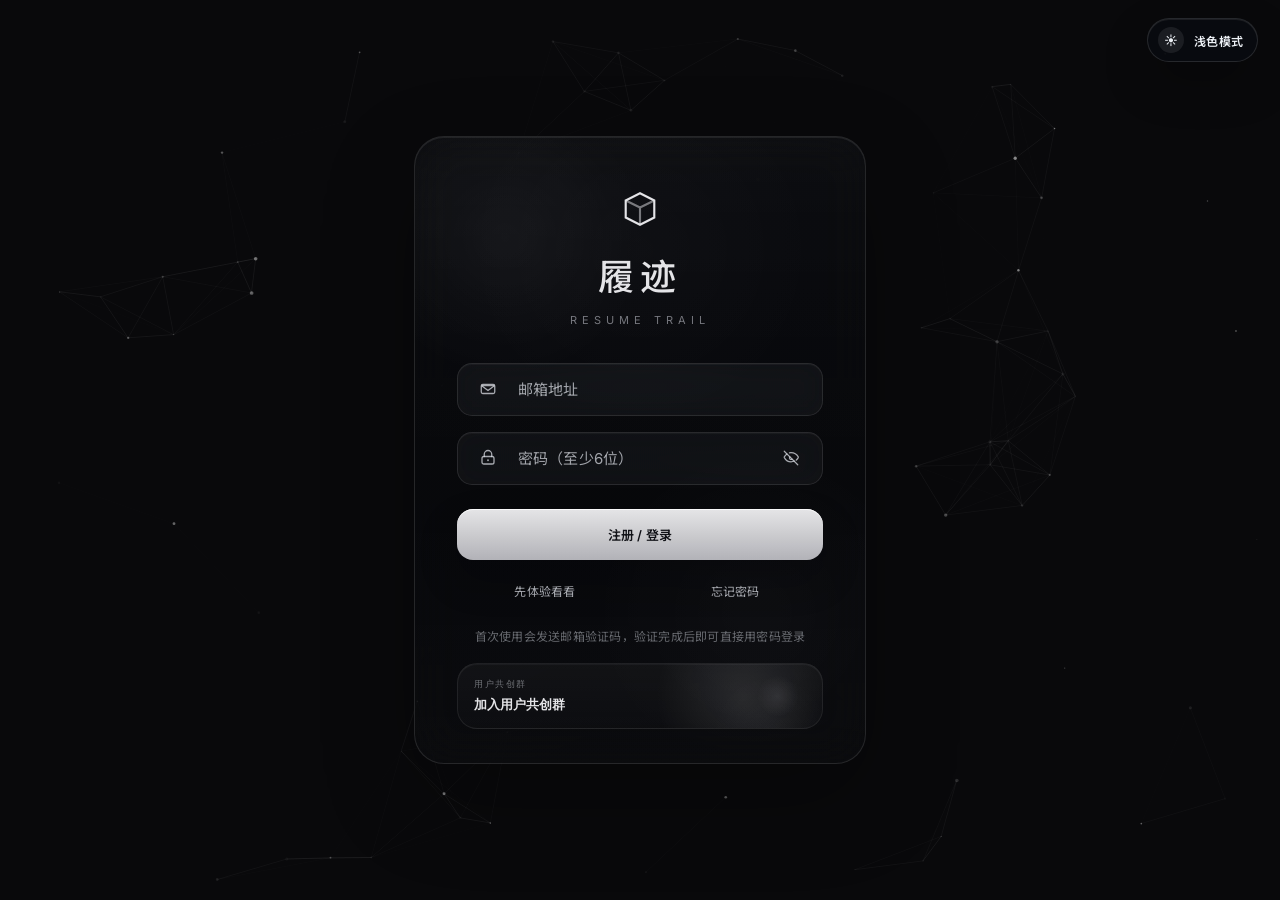
==== commit 9f23c221: "Polish profile sliders and guest inheritance" ====
--- a/index.html
+++ b/index.html
@@ -27,7 +27,7 @@
         })();
     </script>
     <link rel="icon" href="data:image/svg+xml,%3Csvg xmlns='http://www.w3.org/2000/svg' viewBox='0 0 64 64'%3E%3Crect width='64' height='64' rx='16' fill='%23090a0d'/%3E%3Cpath d='M32 8 52 19.5v25L32 56 12 44.5v-25L32 8Zm0 6.8L18 22.9v16.2l14 8.1 14-8.1V22.9l-14-8.1Zm0 7.2 7.8 4.5v9L32 40l-7.8-4.5v-9L32 22Z' fill='%23f4f1ea'/%3E%3C/svg%3E">
-    <link rel="stylesheet" href="styles.css?v=20260617-nav-slider-01">
+    <link rel="stylesheet" href="styles.css?v=20260618-profile-slider-inherit-01">
     <link rel="preconnect" href="https://fonts.googleapis.com">
     <link href="https://fonts.googleapis.com/css2?family=Inter:wght@300;400;500;600;700&family=Noto+Sans+SC:wght@300;400;500;600;700&display=swap" rel="stylesheet">
 </head>
@@ -303,8 +303,10 @@
                     <span id="cal-title" style="font-size:15px;font-weight:600;min-width:140px;text-align:center"></span>
                     <button class="btn-ghost btn-sm" id="cal-next">▶</button>
                     <div style="flex:1"></div>
-                    <button class="btn-ghost btn-sm cal-view-btn active" data-calview="month">月</button>
-                    <button class="btn-ghost btn-sm cal-view-btn" data-calview="week">周</button>
+                    <div class="calendar-view-toggle rt-segmented-slider" id="calendar-view-toggle">
+                        <button class="btn-ghost btn-sm cal-view-btn active" data-calview="month">月</button>
+                        <button class="btn-ghost btn-sm cal-view-btn" data-calview="week">周</button>
+                    </div>
                 </div>
                 <div id="calendar-grid" class="calendar-grid"></div>
                 <div id="cal-upcoming" style="padding:16px 24px"><h3 style="font-size:13px;color:var(--text-tertiary);margin-bottom:10px">即将到来</h3><div id="cal-upcoming-list"></div></div>
@@ -314,7 +316,7 @@
                 <div class="analytics-grid">
                     <div class="stat-cards" id="stat-cards"></div>
                     <div class="chart-card" style="padding:14px 18px" id="goal-card"><h3 style="font-size:12px;font-weight:600;color:var(--text-tertiary);margin-bottom:8px">本周投递目标</h3><div id="goal-body"></div></div>
-                    <div class="chart-row"><div class="chart-card"><div class="chart-card-head"><h3>投递趋势</h3><div class="chart-segmented" id="trend-granularity"><button type="button" class="chart-segment is-active" data-granularity="day">按天</button><button type="button" class="chart-segment" data-granularity="week">按周</button><button type="button" class="chart-segment" data-granularity="month">按月</button></div></div><div class="chart-body" id="trend-chart"></div></div><div class="chart-card chart-card-stack"><h3>Offer 转化漏斗</h3><div class="chart-body" id="funnel-chart"></div></div></div>
+                    <div class="chart-row"><div class="chart-card"><div class="chart-card-head"><h3>投递趋势</h3><div class="chart-segmented rt-segmented-slider" id="trend-granularity"><button type="button" class="chart-segment is-active" data-granularity="day">按天</button><button type="button" class="chart-segment" data-granularity="week">按周</button><button type="button" class="chart-segment" data-granularity="month">按月</button></div></div><div class="chart-body" id="trend-chart"></div></div><div class="chart-card chart-card-stack"><h3>Offer 转化漏斗</h3><div class="chart-body" id="funnel-chart"></div></div></div>
                     <div class="chart-row"><div class="chart-card"><h3>岗位类别转化率</h3><div class="chart-body" id="category-chart"></div></div><div class="chart-card"><h3>城市分布</h3><div class="chart-body" id="city-chart"></div></div></div>
                     <div class="chart-row chart-row-insight"><div class="chart-card"><h3>渠道表现</h3><div class="chart-body" id="source-chart"></div></div><div class="chart-card chart-card-insight"><h3>数据解读</h3><div class="chart-body" id="insight-content"></div></div></div>
                 </div>
@@ -374,7 +376,7 @@
             <div class="modal-body">
                 <div class="form-row"><div class="form-group"><label>关联投递 <span class="required">*</span></label><select id="reflection-application"></select></div><div class="form-group"><label>面试轮次 <span class="required">*</span></label><select id="reflection-round"><option value="OA_TEST">笔试/OA</option><option value="ROUND_1">一面</option><option value="ROUND_2">二面</option><option value="ROUND_3">三面</option><option value="ROUND_4">四面</option><option value="GROUP">群面</option><option value="HR">HR面</option><option value="MOCK_INTERVIEW">模拟面试</option></select></div></div>
                 <div class="form-group"><label>面试问题</label><textarea id="reflection-question-content" rows="3" placeholder="面试官问了什么？"></textarea></div>
-                <div class="form-group"><label>你的回答</label><div class="input-mode-toggle"><button class="mode-btn active" data-mode="text">文本</button><button class="mode-btn" data-mode="voice">语音</button></div><textarea id="reflection-answer-content" rows="6" placeholder="你当时怎么回答的？可以先原样写，后面再让 AI 整理。"></textarea><div id="voice-recorder" style="display:none"><button class="record-btn" id="record-btn"><span class="record-icon"></span><span id="record-label">点击开始转写</span></button><div id="record-timer" class="record-timer">00:00</div><div id="voice-result" class="voice-result" style="display:none"></div></div></div>
+                <div class="form-group"><label>你的回答</label><div class="input-mode-toggle rt-segmented-slider" id="reflection-mode-toggle"><button class="mode-btn active" data-mode="text">文本</button><button class="mode-btn" data-mode="voice">语音</button></div><textarea id="reflection-answer-content" rows="6" placeholder="你当时怎么回答的？可以先原样写，后面再让 AI 整理。"></textarea><div id="voice-recorder" style="display:none"><button class="record-btn" id="record-btn"><span class="record-icon"></span><span id="record-label">点击开始转写</span></button><div id="record-timer" class="record-timer">00:00</div><div id="voice-result" class="voice-result" style="display:none"></div></div></div>
                 <div class="form-group reflection-review-group"><div class="reflection-review-head"><label for="reflection-review-content">复盘记录</label><div id="reflection-ai-organizer" class="reflection-ai-organizer"></div></div><textarea id="reflection-review-content" rows="5" placeholder="这轮里哪些地方做得好，哪些地方需要改？"></textarea><div id="reflection-ai-draft-box" class="reflection-ai-draft-box"></div></div>
                 <div class="form-group"><label>失分点 <span style="font-weight:normal;color:var(--text-muted)">可自定义</span></label><div class="tag-selector" id="pain-points-selector"></div><div class="add-tag-row"><input type="text" id="new-pain-point-input" placeholder="自定义失分点..." class="add-tag-input"><button class="btn-ghost btn-sm" id="add-pain-point-btn">+ 添加</button></div></div>
                 <div class="form-group"><label>自评</label><div class="star-rating" id="self-rating"><span class="star" data-val="1">★</span><span class="star" data-val="2">★</span><span class="star" data-val="3">★</span><span class="star" data-val="4">★</span><span class="star" data-val="5">★</span></div></div>
@@ -439,19 +441,6 @@
                 </section>
 
                 <section class="account-section">
-                    <div class="account-entitlement-banner" id="profile-entitlement-banner">
-                        <div class="account-entitlement-copy">
-                            <strong id="profile-entitlement-title">准备权益载入中…</strong>
-                            <p id="profile-entitlement-desc">正在同步你的履迹账号权益与准备次数。</p>
-                        </div>
-                        <div class="account-entitlement-actions">
-                            <button class="btn-secondary" id="profile-register-upgrade" type="button">先注册账号</button>
-                            <button class="btn-primary" id="profile-upgrade-btn" type="button">开通会员</button>
-                        </div>
-                    </div>
-                </section>
-
-                <section class="account-section">
                     <div class="account-section-head">
                         <div class="account-section-title">账户资料</div>
                         <div id="profile-sync-desc" class="account-section-desc">昵称、偏好和标签都会跟随账号一起同步。</div>
@@ -469,18 +458,8 @@
                             <span class="account-readonly-label">准备权益</span>
                             <strong id="profile-membership-detail">试用权益载入中…</strong>
                         </div>
-                    </div>
-                </section>
-
-                <section class="account-section">
-                    <div class="account-section-head">
-                        <div class="account-section-title">偏好与节奏</div>
-                        <div class="account-section-desc">你在这里调整分析口径和求职节奏。</div>
-                    </div>
-                    <div class="account-inline-settings">
-                        <label class="account-inline-setting">
-                            <span class="account-inline-label">每周投递目标</span>
-                            <span class="account-inline-help">用于数据看板的节奏追踪</span>
+                        <label class="account-input-card account-field account-goal-field">
+                            <span class="account-input-label">每周投递目标</span>
                             <input type="number" id="settings-weekly-goal" value="10" min="1" max="100">
                         </label>
                     </div>
@@ -631,10 +610,10 @@
     <script src="analytics.js"></script>
     <script src="particles.js"></script>
   <script src="assets/job-board-cache.js?v=20260615-shixiseng-title-detail-02"></script>
-    <script src="app.js?v=20260617-nav-slider-01"></script>
+    <script src="app.js?v=20260618-profile-slider-inherit-01"></script>
     <script src="supabase.js?v=20260616-account-log-queue-01"></script>
-    <script src="features.js?v=20260605-mobile-layout-01"></script>
+    <script src="features.js?v=20260618-calendar-slider-01"></script>
     <script src="goal.js"></script>
-    <script src="auth.js?v=20260617-nav-slider-01"></script>
+    <script src="auth.js?v=20260618-profile-slider-inherit-01"></script>
 </body>
 </html>
--- a/styles.css
+++ b/styles.css
@@ -265,8 +265,8 @@
 .chart-card-head{display:flex;align-items:center;justify-content:space-between;gap:12px;margin-bottom:14px}
 .chart-card-head h3{margin-bottom:0}
 .chart-segmented{display:inline-flex;align-items:center;padding:3px;border-radius:999px;background:rgba(255,255,255,.04);border:1px solid rgba(255,255,255,.06);gap:2px}
-.chart-segment{padding:6px 11px;border:none;border-radius:999px;background:transparent;color:var(--text-muted);font-size:10px;font-family:var(--font);cursor:pointer;transition:all .2s var(--ease)}
-.chart-segment.is-active{background:rgba(255,255,255,.1);color:var(--text-primary);box-shadow:inset 0 1px 0 rgba(255,255,255,.08)}
+.chart-segment{padding:6px 11px;border:none;border-radius:999px;background:transparent;color:var(--text-muted);font-size:10px;font-family:var(--font);cursor:pointer;transition:color .2s var(--ease),transform .2s var(--ease)}
+.chart-segment.is-active{color:var(--text-primary)}
 .chart-body{min-height:180px}
 .chart-row-insight>.chart-card{min-height:100%}
 .chart-card-stack{display:flex;flex-direction:column;height:100%}
@@ -502,8 +502,8 @@
 .timeline-item::before{content:'';position:absolute;left:4.5px;top:18px;bottom:-10px;width:1px;background:var(--border-light)}
 .timeline-item:last-child::before{display:none}
 .input-mode-toggle{display:flex;gap:4px;margin-bottom:8px}
-.mode-btn{padding:5px 12px;border:1px solid var(--border);background:var(--bg-tertiary);color:var(--text-muted);border-radius:var(--radius-sm);font-size:11px;font-family:var(--font);cursor:pointer;transition:all .2s var(--ease)}
-.mode-btn.active{background:var(--accent-dim);color:var(--text-primary);border-color:var(--text-tertiary)}
+.mode-btn{padding:5px 12px;border:1px solid var(--border);background:var(--bg-tertiary);color:var(--text-muted);border-radius:var(--radius-sm);font-size:11px;font-family:var(--font);cursor:pointer;transition:color .2s var(--ease),transform .2s var(--ease)}
+.mode-btn.active{color:var(--text-primary)}
 .record-btn{display:flex;align-items:center;gap:10px;padding:14px 20px;background:var(--bg-tertiary);border:2px solid var(--border);border-radius:var(--radius-lg);cursor:pointer;transition:all .3s var(--ease);width:100%;font-size:14px;font-family:var(--font);color:var(--text-secondary)}
 .record-btn:hover{border-color:var(--red)}
 .record-btn.recording{border-color:var(--red);background:var(--red-dim)}
@@ -512,6 +512,12 @@
 .record-timer{font-size:22px;font-weight:300;color:var(--text-muted);text-align:center;margin-top:10px;font-variant-numeric:tabular-nums}
 .voice-result{margin-top:10px;padding:10px;background:var(--bg-tertiary);border-radius:var(--radius-sm);font-size:13px;color:var(--text-secondary);line-height:1.6}
 .voice-result-label{font-size:10px;color:var(--text-muted);letter-spacing:.3px;margin-bottom:6px}
+.rt-segmented-slider{position:relative;isolation:isolate;display:inline-flex;align-items:center;gap:0;padding:3px;border-radius:999px;background:rgba(255,255,255,.035);border:1px solid var(--border-light);--seg-x:3px;--seg-w:0px}
+.rt-segmented-slider::before{content:'';position:absolute;z-index:0;left:0;top:3px;height:calc(100% - 6px);width:var(--seg-w,0px);border-radius:999px;background:linear-gradient(180deg,rgba(255,255,255,.11),rgba(255,255,255,.055));box-shadow:inset 0 1px 0 rgba(255,255,255,.08),0 6px 16px rgba(0,0,0,.14);transform:translate3d(var(--seg-x,3px),0,0);transition:transform 220ms var(--ease-soft),width 220ms var(--ease-soft),opacity 180ms var(--ease-soft);will-change:transform,width}
+.rt-segmented-slider > button{position:relative;z-index:1;background:transparent!important;border-color:transparent!important;box-shadow:none!important}
+.rt-segmented-slider > button:active{transform:scale(.985)}
+:root[data-theme=light] .rt-segmented-slider{background:rgba(92,73,48,.045);border-color:rgba(155,133,108,.16)}
+:root[data-theme=light] .rt-segmented-slider::before{background:rgba(255,255,255,.86);box-shadow:0 6px 16px rgba(72,58,43,.08),inset 0 1px 0 rgba(255,255,255,.95)}
 .reflection-template{display:none}
 .reflection-template-head{display:flex;align-items:center;justify-content:space-between;gap:10px;margin-bottom:8px}
 .reflection-template-head span{font-size:11px;font-weight:600;color:var(--text-secondary)}
@@ -1246,6 +1252,10 @@
 :root[data-theme=light] .account-hero-id-row{
   background:rgba(255,255,255,.62);
   border-color:rgba(155,133,108,.16);
+}
+:root[data-theme=light] .account-hero-id-row{
+  background:transparent;
+  border-color:transparent;
 }
 :root[data-theme=light] .community-account-id-card span,
 :root[data-theme=light] .account-hero-id-row span{
@@ -2163,21 +2173,22 @@
 .account-modal-header h2{font-size:20px;font-weight:600}
 .account-modal-header p{margin-top:4px;font-size:12px;color:var(--text-muted)}
 .account-modal-body{padding:0 0 8px}
-.account-hero{padding:24px 22px 20px;display:flex;align-items:center;gap:18px;border-bottom:1px solid var(--border-light)}
+.account-hero{padding:28px 24px 24px;display:flex;align-items:center;gap:22px;border-bottom:1px solid var(--border-light)}
 .account-avatar-wrap{display:flex;flex-direction:column;align-items:center;gap:10px}
 .account-avatar{width:84px;height:84px;border-radius:50%;background:linear-gradient(180deg,rgba(255,255,255,.08),rgba(255,255,255,.03));border:1px solid rgba(255,255,255,.08);box-shadow:inset 0 1px 0 rgba(255,255,255,.06);display:flex;align-items:center;justify-content:center;font-size:36px;color:var(--text-primary);flex-shrink:0;overflow:hidden}
 .account-avatar-btn{padding:7px 12px;border-radius:999px;border:1px solid rgba(255,255,255,.08);background:rgba(255,255,255,.04);color:var(--text-secondary);font-size:11px;font-family:var(--font);cursor:pointer;transition:all .2s var(--ease)}
 .account-avatar-btn:hover{color:var(--text-primary);border-color:rgba(255,255,255,.14);background:rgba(255,255,255,.06)}
 .avatar-image{width:100%;height:100%;object-fit:cover;display:block}
-.account-hero-meta{min-width:0;display:flex;align-items:flex-start;flex-wrap:wrap;gap:0 8px}
+.account-hero-meta{min-width:0;display:flex;align-items:flex-start;flex-wrap:wrap;gap:0 10px;padding-top:6px}
 .account-hero-name{font-size:28px;font-weight:600;line-height:1.05}
-.account-hero-email{width:100%;font-size:14px;color:var(--text-secondary);margin-top:8px;word-break:break-all}
-.account-hero-id-row{width:100%;display:flex;align-items:center;gap:8px;min-width:0;margin-top:10px;padding:8px 10px;border-radius:14px;border:1px solid rgba(255,255,255,.08);background:rgba(255,255,255,.035)}
-.account-hero-id-row span{font-size:11px;line-height:1;color:var(--text-muted);white-space:nowrap}
-.account-hero-id-row strong{min-width:0;max-width:260px;overflow:hidden;text-overflow:ellipsis;white-space:nowrap;font-size:12px;font-weight:600;color:var(--text-primary);letter-spacing:.01em}
-.account-hero-id-copy{margin-left:auto;min-height:26px;padding:4px 9px}
-.account-auth-chip{display:inline-flex;align-items:center;padding:5px 10px;border-radius:999px;background:rgba(96,165,250,.12);color:var(--blue);font-size:11px;font-weight:500;margin-top:12px;border:1px solid rgba(96,165,250,.16)}
-.account-auth-chip-membership{margin-left:8px;background:rgba(251,191,36,.12);border-color:rgba(251,191,36,.16);color:#f5bf57}
+.account-hero-email{width:100%;font-size:14px;color:var(--text-secondary);margin-top:12px;word-break:break-all}
+.account-hero-id-row{width:100%;display:flex;align-items:center;gap:10px;min-width:0;margin-top:16px;padding:0;border:none;background:transparent}
+.account-hero-id-row span{font-size:11px;line-height:1;color:var(--text-muted);white-space:nowrap;letter-spacing:.08em;text-transform:uppercase}
+.account-hero-id-row strong{min-width:0;max-width:360px;overflow:hidden;text-overflow:ellipsis;white-space:nowrap;font-size:13px;font-weight:600;color:var(--text-primary);letter-spacing:.01em}
+.account-hero-id-copy{margin-left:0;min-height:28px;padding:4px 10px;border-radius:10px}
+.account-auth-chip{display:inline-flex;align-items:center;padding:0;border:none;border-radius:0;background:transparent;color:var(--blue);font-size:11px;font-weight:500;margin-top:14px}
+.account-auth-chip::before{content:'';width:5px;height:5px;border-radius:50%;background:currentColor;margin-right:6px;opacity:.8}
+.account-auth-chip-membership{margin-left:14px;color:#f5bf57}
 .account-section{padding:18px 22px;border-top:1px solid var(--border-light)}
 .account-section:first-of-type{border-top:none}
 .account-section-head{display:flex;align-items:flex-start;justify-content:space-between;gap:12px;margin-bottom:14px}
@@ -2188,6 +2199,7 @@
 .account-input-card{display:flex;flex-direction:column;justify-content:center;gap:10px;padding:11px 14px;min-height:74px;border:1px solid var(--border);border-radius:var(--radius-md);background:rgba(255,255,255,.03)}
 .account-input-label{font-size:11px;color:var(--text-muted)}
 .account-input-card input{padding:0;background:transparent!important;border:none!important;border-radius:0!important;font-size:16px!important;font-weight:500;color:var(--text-primary)!important;box-shadow:none!important}
+.account-goal-field input[type="number"]{max-width:110px;font-variant-numeric:tabular-nums}
 .account-input-card input::placeholder{color:var(--text-tertiary)}
 .account-readonly-field{display:flex;flex-direction:column;justify-content:center;padding:11px 14px;min-height:74px;border:1px solid var(--border);border-radius:var(--radius-md);background:rgba(255,255,255,.03)}
 .account-readonly-label{font-size:11px;color:var(--text-muted);margin-bottom:8px}
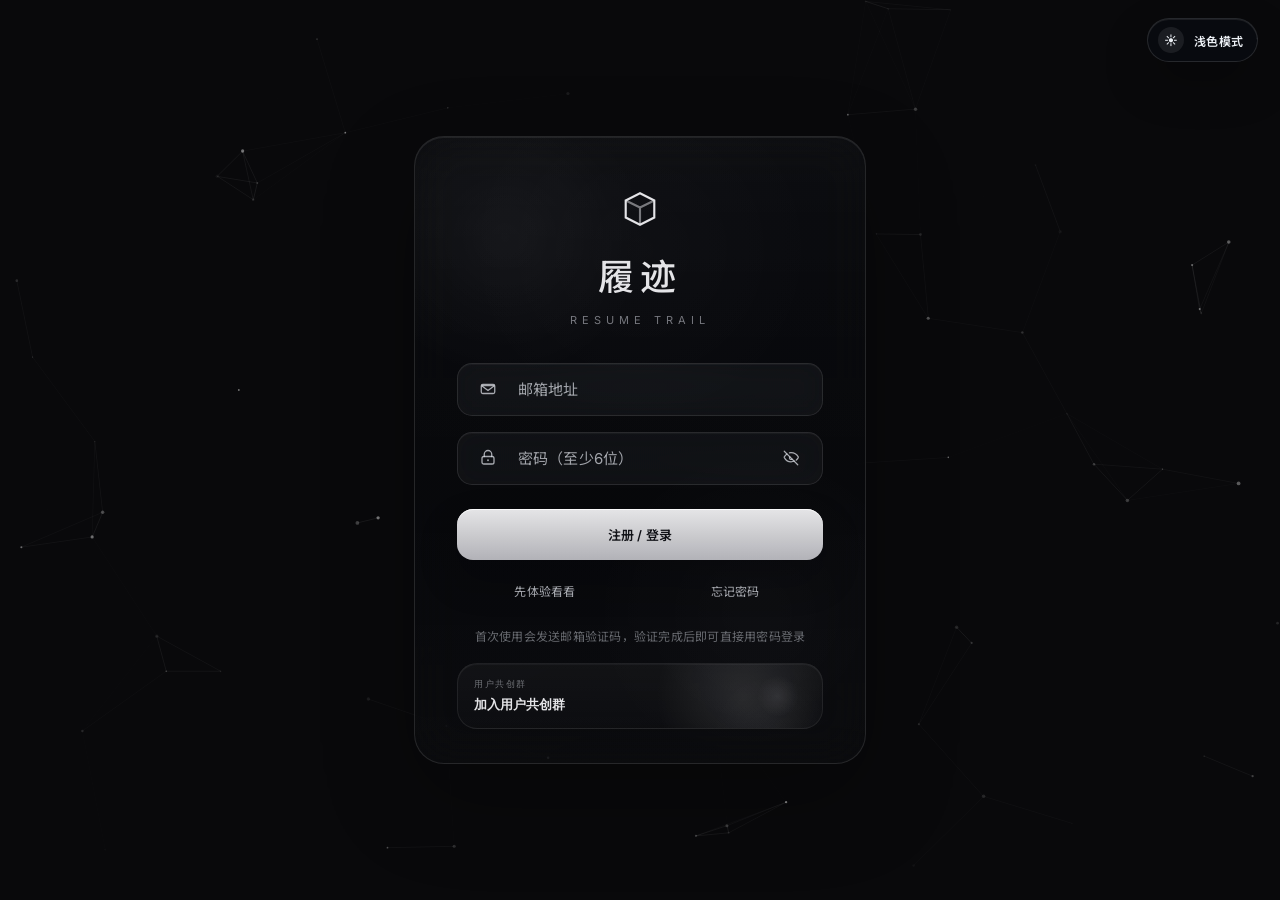
==== commit 45dbc908: "Test guest init and job list density" ====
--- a/index.html
+++ b/index.html
@@ -610,10 +610,10 @@
     <script src="analytics.js"></script>
     <script src="particles.js"></script>
   <script src="assets/job-board-cache.js?v=20260615-shixiseng-title-detail-02"></script>
-    <script src="app.js?v=20260618-profile-slider-inherit-01"></script>
-    <script src="supabase.js?v=20260616-account-log-queue-01"></script>
+    <script src="app.js?v=20260618-jobs-test-density-01"></script>
+    <script src="supabase.js?v=20260618-guest-idempotent-test-01"></script>
     <script src="features.js?v=20260618-calendar-slider-01"></script>
     <script src="goal.js"></script>
-    <script src="auth.js?v=20260618-profile-slider-inherit-01"></script>
+    <script src="auth.js?v=20260618-guest-idempotent-test-01"></script>
 </body>
 </html>
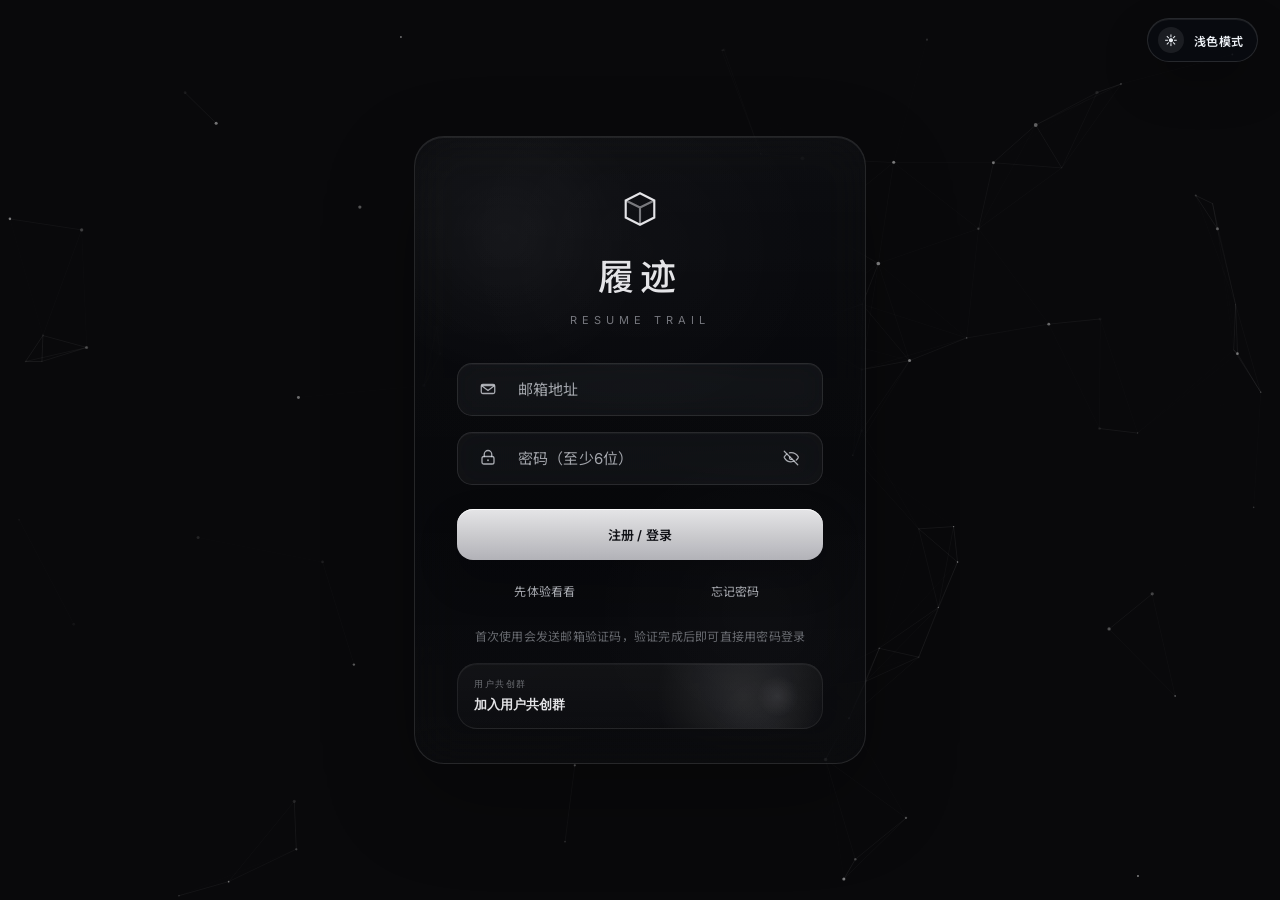
==== commit 91ba4d72: "Make job discovery continuously scroll" ====
--- a/index.html
+++ b/index.html
@@ -27,7 +27,7 @@
         })();
     </script>
     <link rel="icon" href="data:image/svg+xml,%3Csvg xmlns='http://www.w3.org/2000/svg' viewBox='0 0 64 64'%3E%3Crect width='64' height='64' rx='16' fill='%23090a0d'/%3E%3Cpath d='M32 8 52 19.5v25L32 56 12 44.5v-25L32 8Zm0 6.8L18 22.9v16.2l14 8.1 14-8.1V22.9l-14-8.1Zm0 7.2 7.8 4.5v9L32 40l-7.8-4.5v-9L32 22Z' fill='%23f4f1ea'/%3E%3C/svg%3E">
-    <link rel="stylesheet" href="styles.css?v=20260618-profile-slider-inherit-01">
+    <link rel="stylesheet" href="styles.css?v=20260618-jobs-virtual-prod-01">
     <link rel="preconnect" href="https://fonts.googleapis.com">
     <link href="https://fonts.googleapis.com/css2?family=Inter:wght@300;400;500;600;700&family=Noto+Sans+SC:wght@300;400;500;600;700&display=swap" rel="stylesheet">
 </head>
@@ -610,7 +610,7 @@
     <script src="analytics.js"></script>
     <script src="particles.js"></script>
   <script src="assets/job-board-cache.js?v=20260615-shixiseng-title-detail-02"></script>
-    <script src="app.js?v=20260618-jobs-test-density-01"></script>
+    <script src="app.js?v=20260618-jobs-virtual-prod-01"></script>
     <script src="supabase.js?v=20260618-guest-idempotent-test-01"></script>
     <script src="features.js?v=20260618-calendar-slider-01"></script>
     <script src="goal.js"></script>
--- a/styles.css
+++ b/styles.css
@@ -1344,20 +1344,19 @@
 .jobs-region-tab:hover span,.jobs-region-tab.is-active span{color:inherit}
 .jobs-meta-row{display:flex;align-items:center;justify-content:space-between;gap:12px;padding:0 2px;font-size:12px;line-height:1.5;color:var(--text-muted)}
 .jobs-results-panel{display:flex;flex-direction:column;gap:14px;min-height:0}
-.jobs-results-panel--enter{animation:jobsRegionBodySwap 150ms var(--ease-soft)}
 .jobs-error{padding:12px 14px;border-radius:14px;border:1px solid rgba(255,128,128,.18);background:rgba(255,128,128,.08);color:#ffd6d6;font-size:12px}
 .jobs-empty,.jobs-loading{display:flex;flex-direction:column;align-items:center;justify-content:center;gap:8px;min-height:240px;border-radius:20px;border:1px dashed rgba(255,255,255,.12);background:rgba(255,255,255,.02);text-align:center;color:var(--text-secondary)}
 .jobs-empty strong,.jobs-loading strong{font-size:16px;color:var(--text-primary);letter-spacing:0}
 .jobs-empty span{max-width:40ch;font-size:13px;line-height:1.7}
 .jobs-loading span{width:26px;height:26px;border-radius:50%;border:2px solid rgba(255,255,255,.12);border-top-color:#f2c37a;animation:spin .72s linear infinite}
-.jobs-table-wrap{overflow:auto;border-radius:20px;border:1px solid rgba(255,255,255,.07);background:rgba(255,255,255,.018);transition:border-color var(--motion-fast) var(--ease-soft),box-shadow var(--motion-fast) var(--ease-soft),background var(--motion-fast) var(--ease-soft)}
+.jobs-table-wrap{overflow-x:auto;overflow-y:hidden;border-radius:20px;border:1px solid rgba(255,255,255,.07);background:rgba(255,255,255,.018);transition:border-color var(--motion-fast) var(--ease-soft),box-shadow var(--motion-fast) var(--ease-soft),background var(--motion-fast) var(--ease-soft)}
 .jobs-table-shell{min-width:1120px}
 .jobs-table-head,.job-row{display:grid;grid-template-columns:84px minmax(160px,.95fr) minmax(340px,2.1fr) minmax(148px,.76fr) minmax(112px,.62fr) 172px;gap:14px;align-items:center}
-.jobs-table-head{padding:12px 16px;border-bottom:1px solid rgba(255,255,255,.07);background:rgba(255,255,255,.032);font-size:10px;font-weight:700;color:var(--text-muted);text-transform:uppercase;letter-spacing:.08em}
-.jobs-table-body{display:flex;flex-direction:column}
-.jobs-pagination{display:flex;align-items:center;justify-content:flex-end;gap:10px;padding:12px 4px 2px}
-.jobs-pagination-meta{min-width:160px;text-align:center;font-size:12px;line-height:1.5;color:var(--text-muted)}
-.job-row{min-height:64px;padding:14px 16px;border-bottom:1px solid rgba(255,255,255,.05);transition:background var(--motion-fast) var(--ease-soft)}
+.jobs-table-head{position:relative;z-index:2;padding:12px 16px;border-bottom:1px solid rgba(255,255,255,.07);background:rgba(255,255,255,.032);font-size:10px;font-weight:700;color:var(--text-muted);text-transform:uppercase;letter-spacing:.08em}
+.jobs-table-body{position:relative;display:block;height:clamp(360px,62vh,720px);overflow-y:auto;overflow-x:hidden;overscroll-behavior:contain;scrollbar-gutter:stable}
+.jobs-virtual-spacer{position:relative;min-height:1px}
+.jobs-virtual-window{position:absolute;top:0;left:0;right:0;will-change:transform}
+.job-row{height:92px;min-height:92px;padding:14px 16px;border-bottom:1px solid rgba(255,255,255,.05);transition:background var(--motion-fast) var(--ease-soft);box-sizing:border-box}
 .job-row:last-child{border-bottom:none}
 .job-row:hover{background:rgba(255,255,255,.028)}
 .job-region-pill{position:relative;display:inline-flex;align-items:center;gap:8px;width:max-content;min-height:auto;padding:0;border:none;background:transparent;font-size:12px;font-weight:650;color:var(--text-secondary)}
@@ -1394,10 +1393,6 @@
 :root[data-theme=light] .jobs-empty,
 :root[data-theme=light] .jobs-loading{background:rgba(255,255,255,.52);border-color:rgba(176,154,127,.22)}
 :root[data-theme=light] .jobs-error{background:rgba(195,73,73,.08);color:#7f2f2f}
-@keyframes jobsRegionBodySwap{
-  0%{opacity:.65;transform:translate3d(0,4px,0)}
-  100%{opacity:1;transform:translate3d(0,0,0)}
-}
 .prepare-root{display:flex;flex:1;min-height:100%;height:auto;padding:20px 24px 32px;overflow:visible}
 .prepare-shell{display:flex;flex:1;min-height:0;height:auto}
 .prepare-shell.prepare-shell-compose-view{align-items:flex-start}
